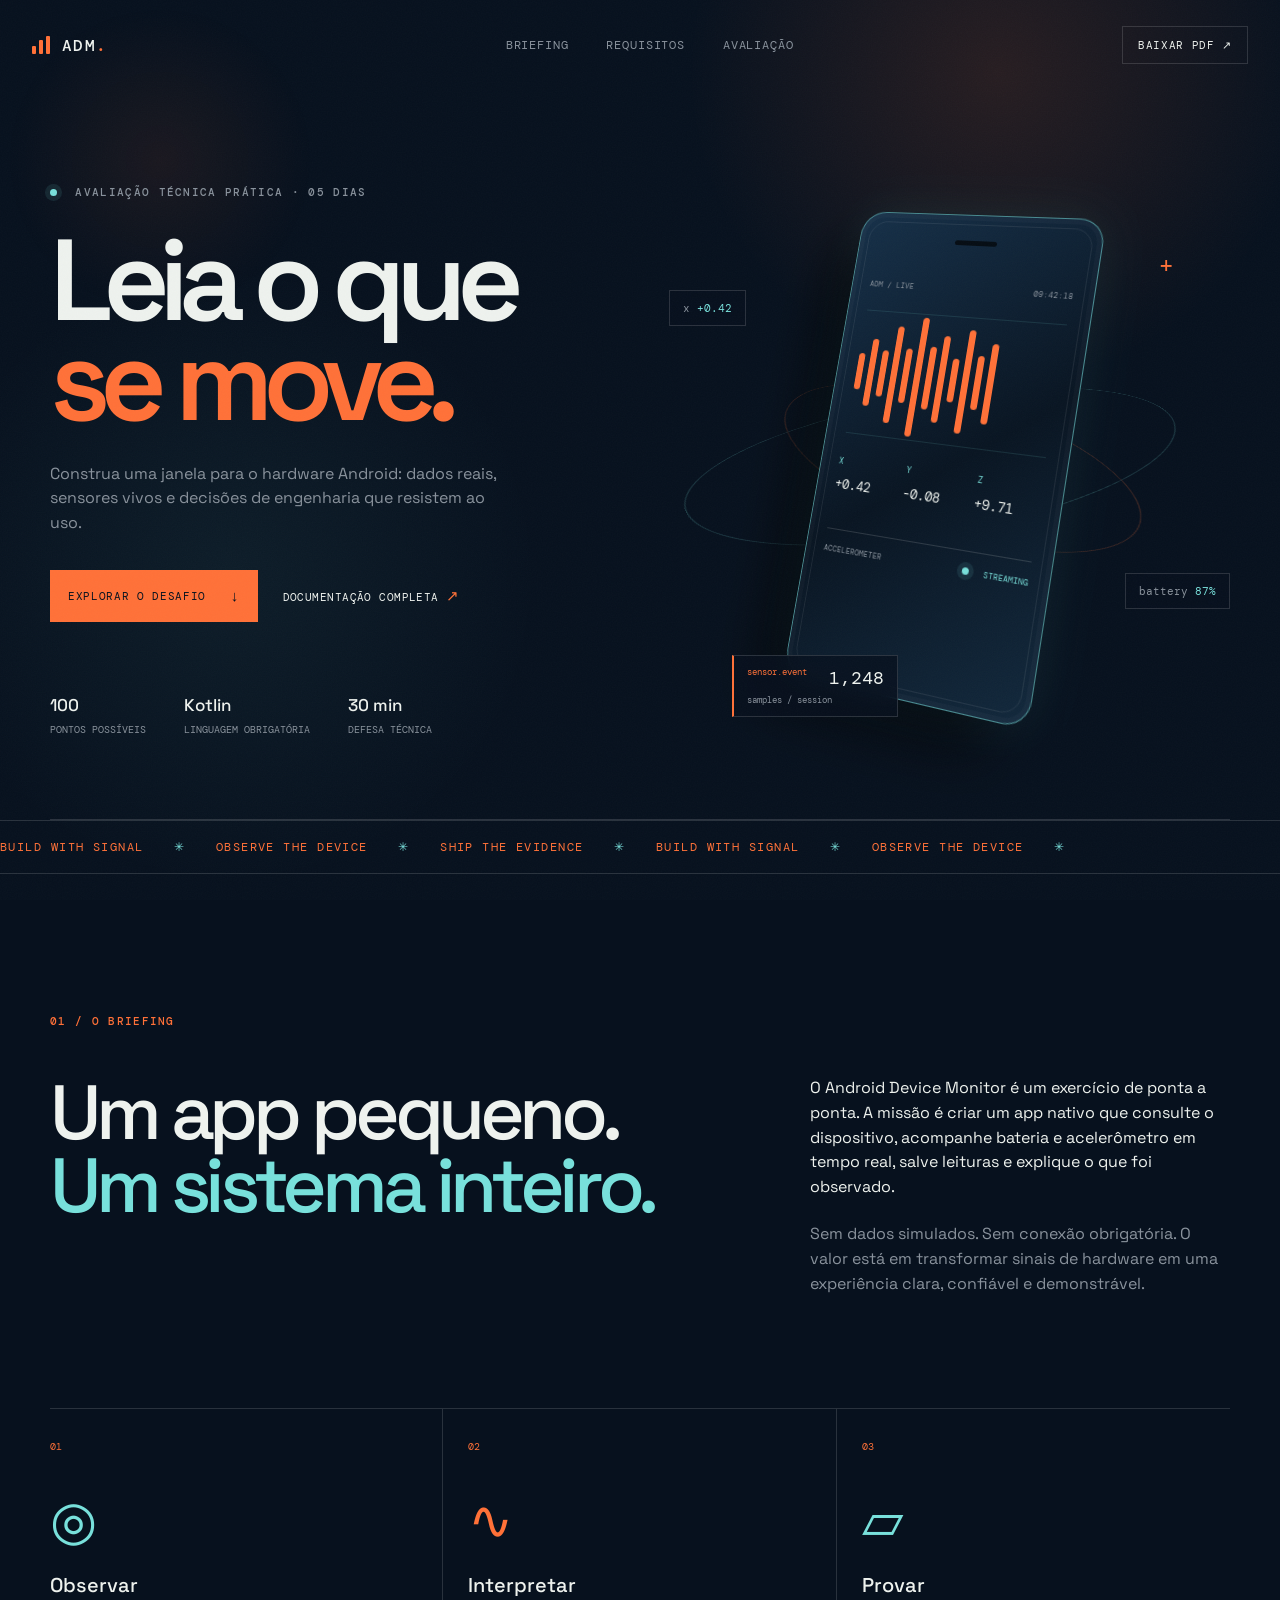
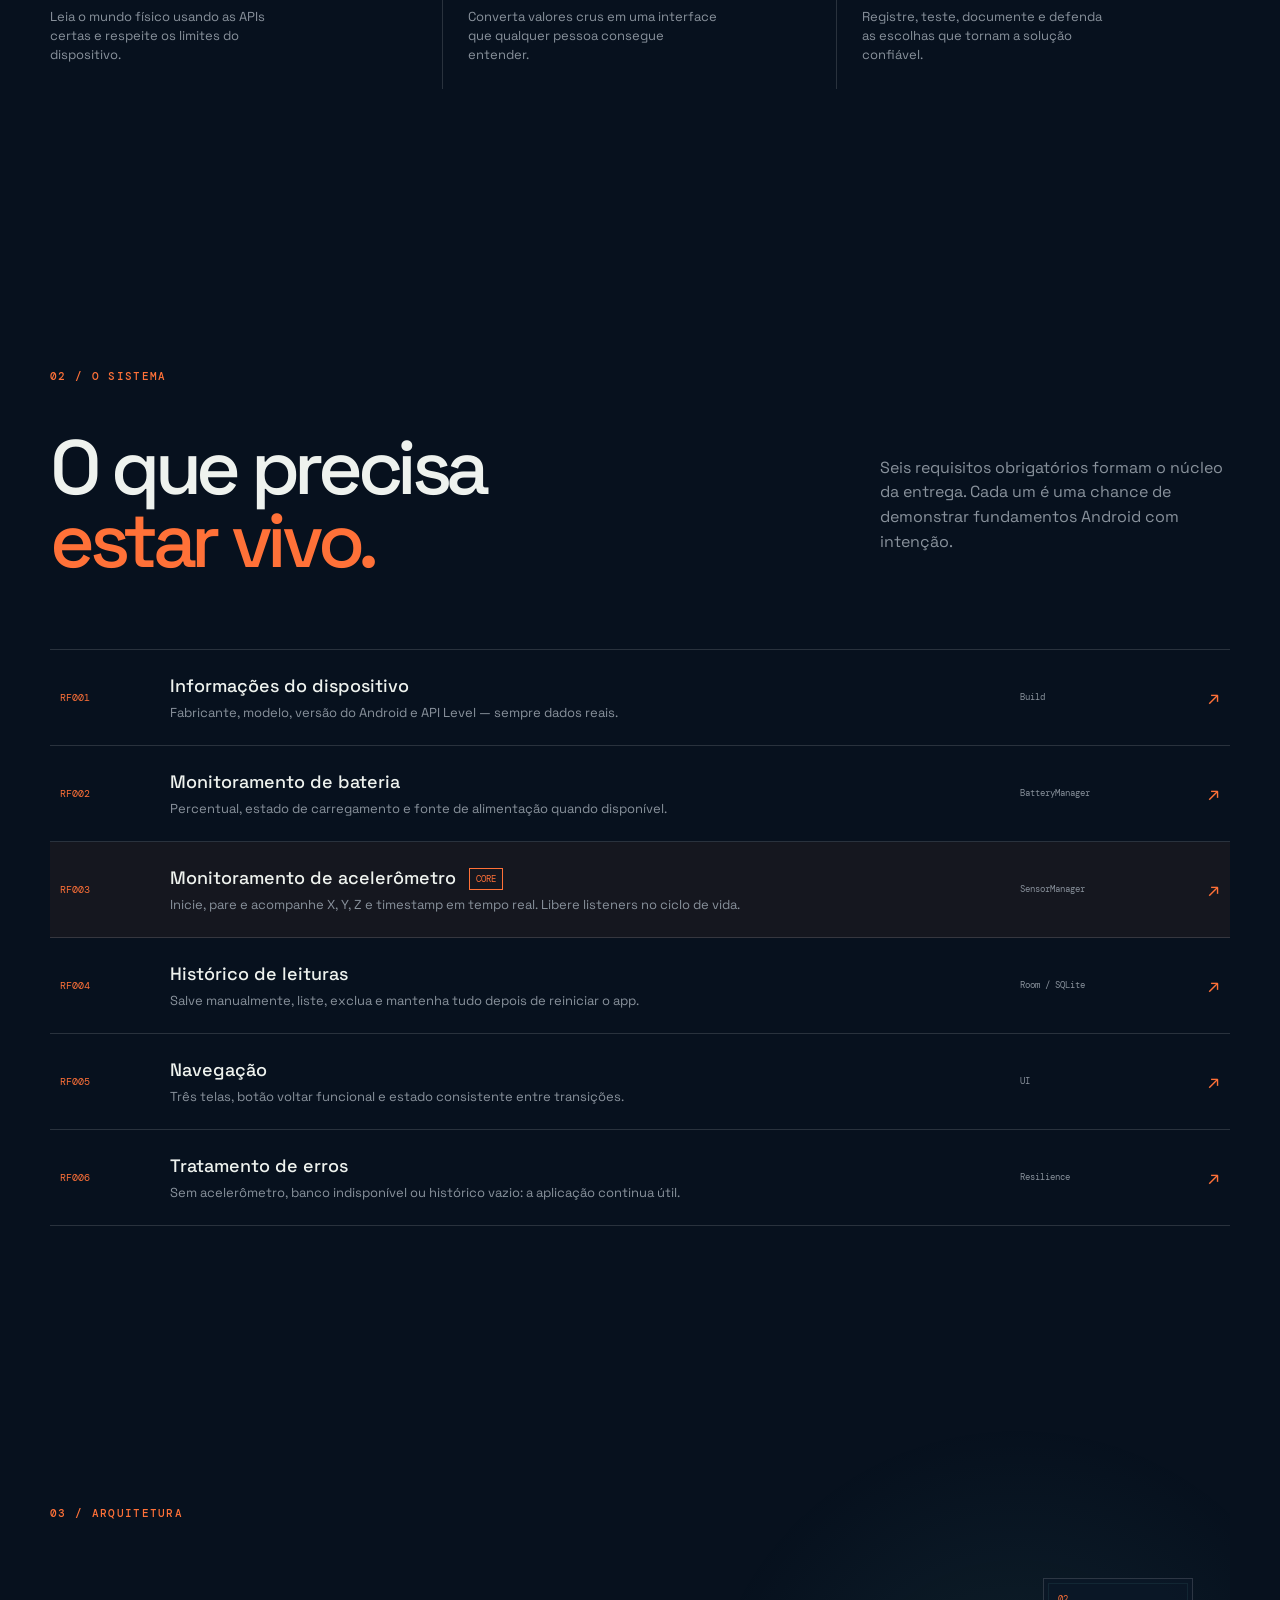
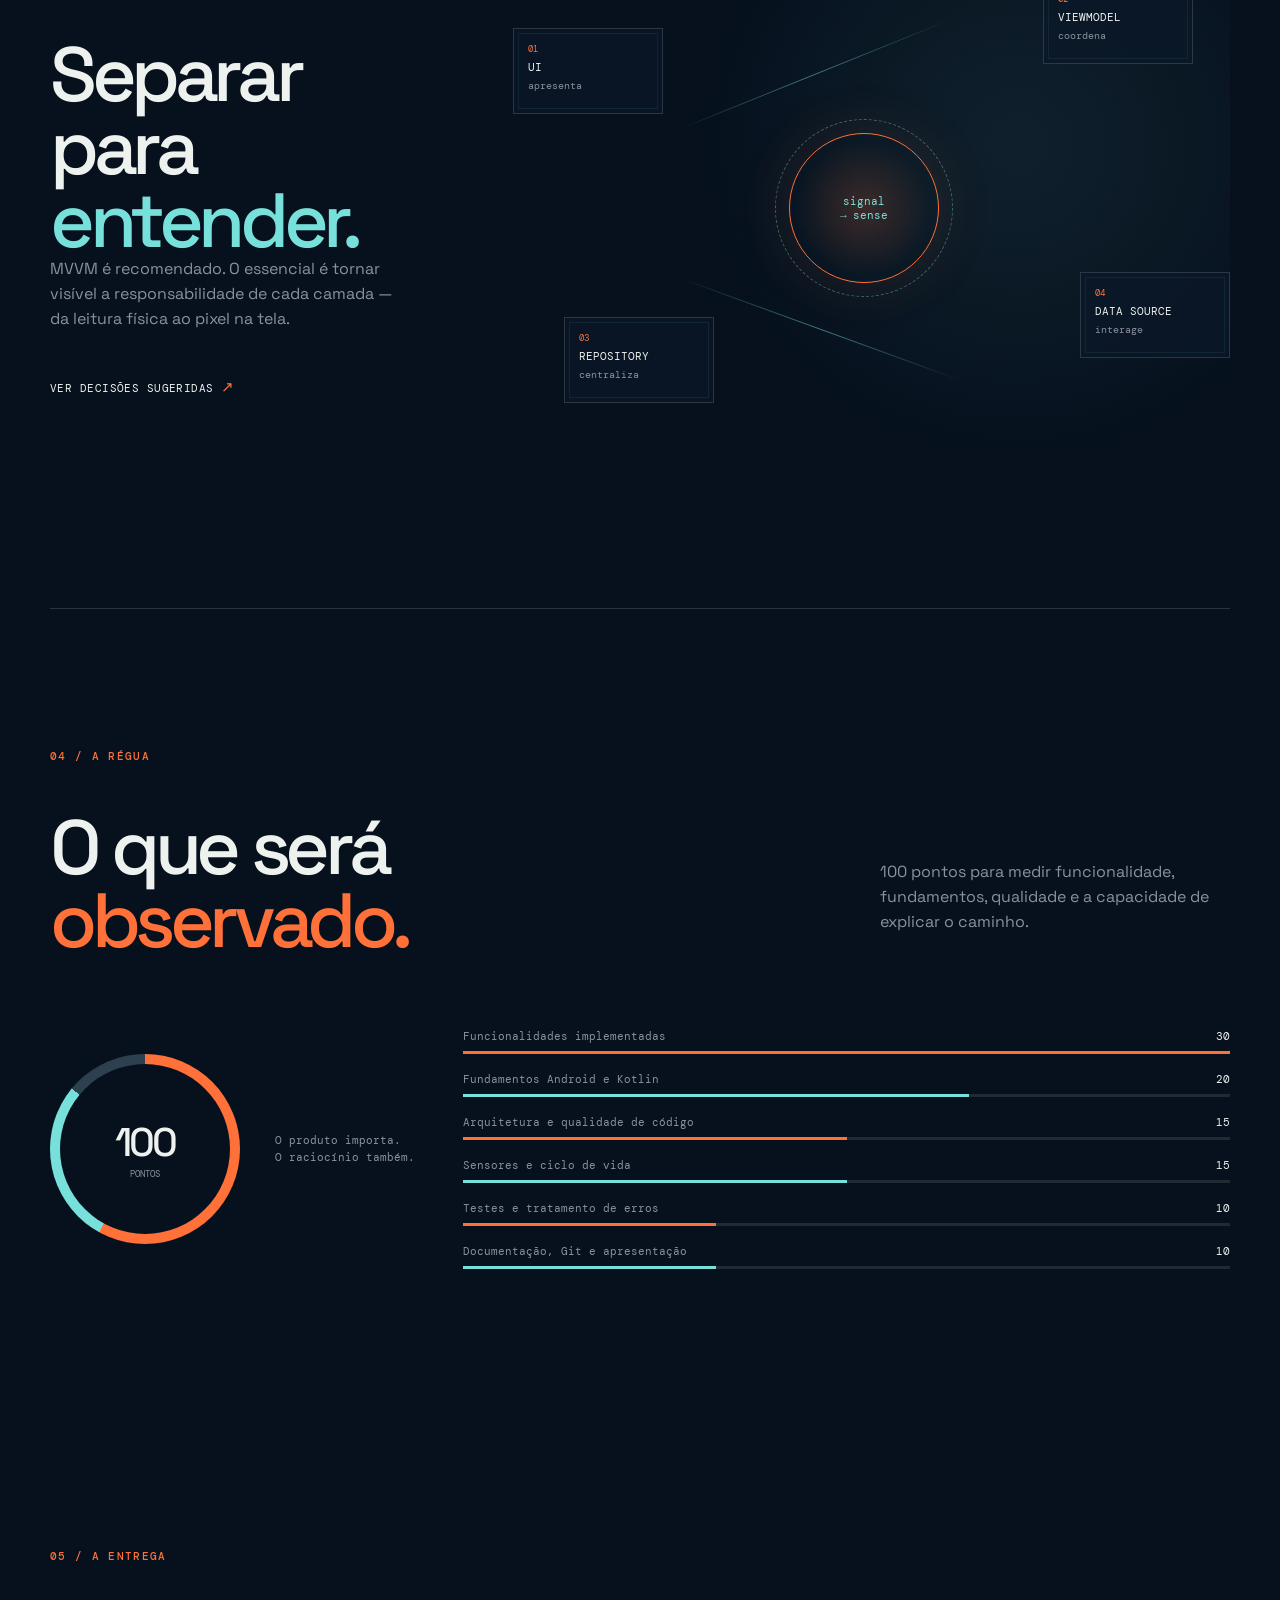
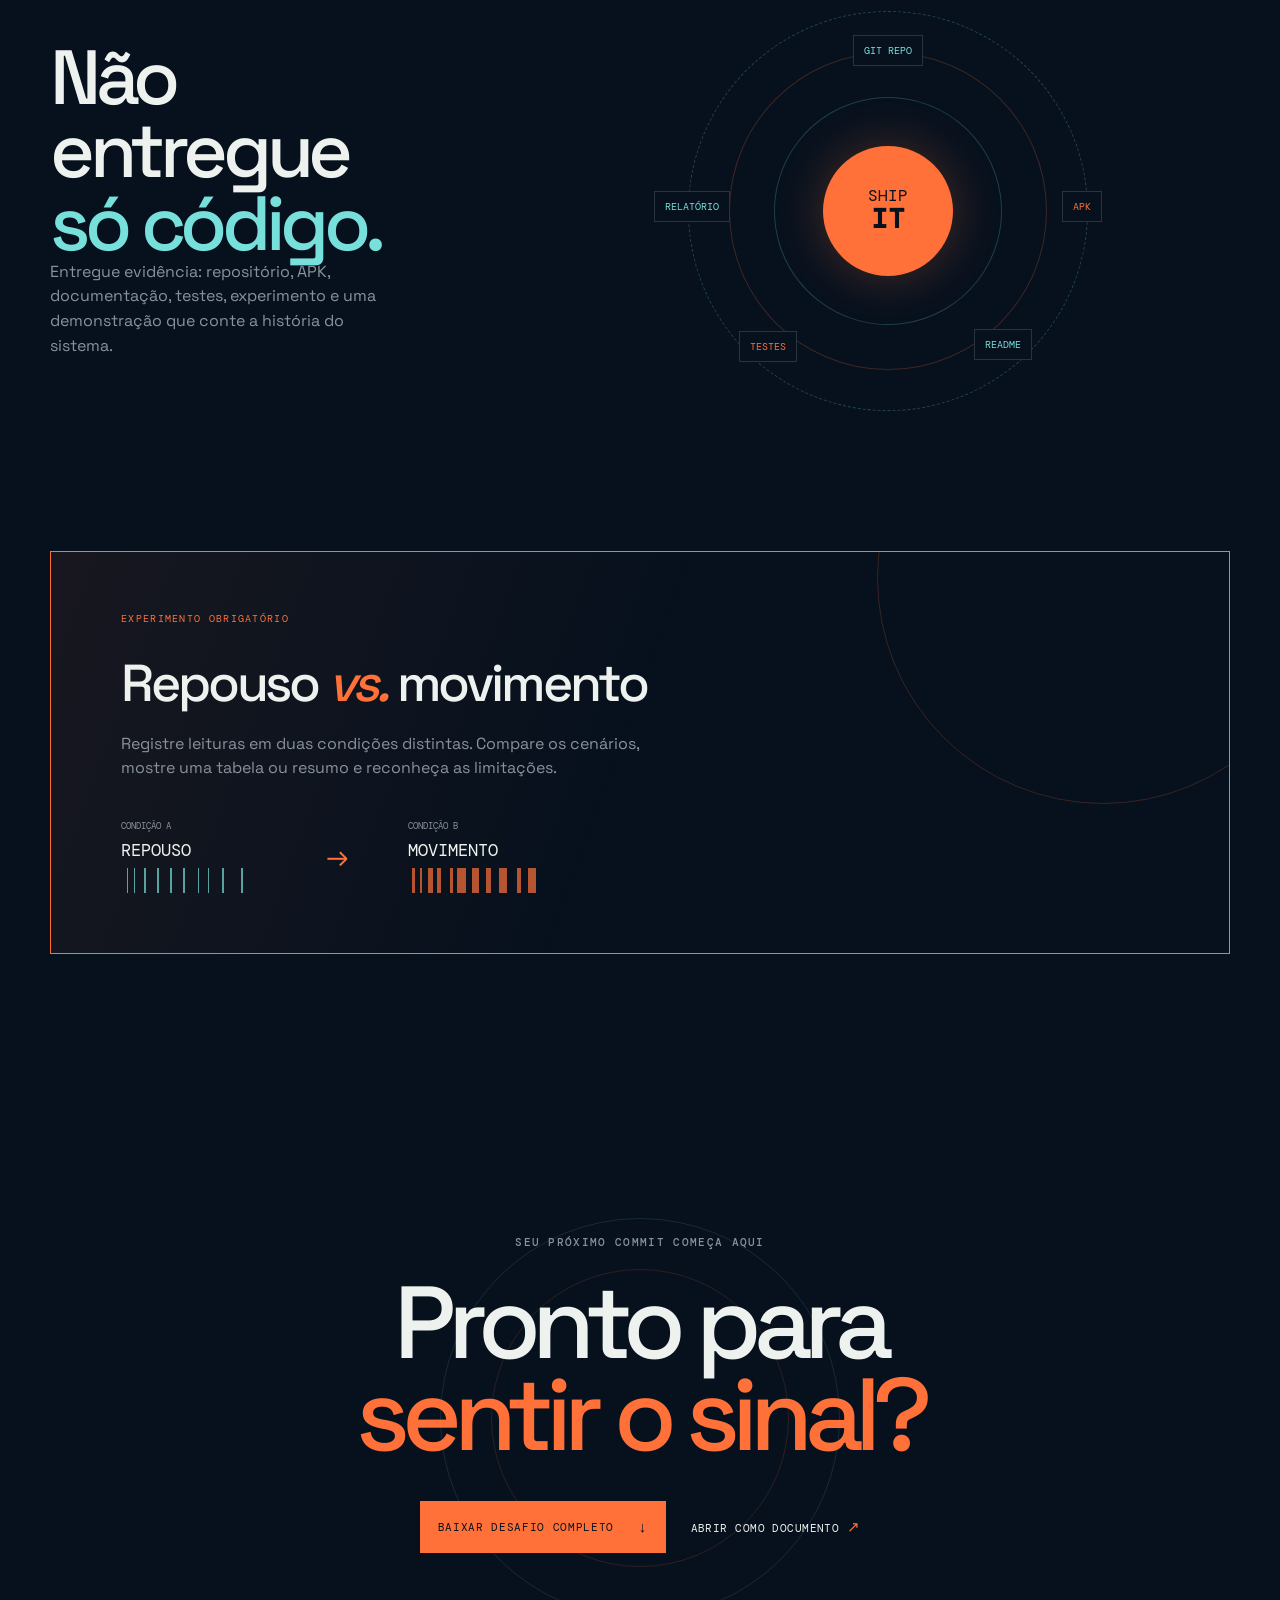
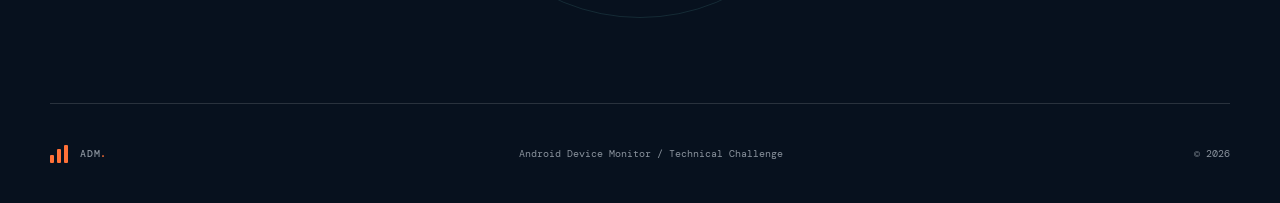
==== index.html @ e384a614 "feat: create Android Device Monitor challenge site" ====
<!doctype html>
<html lang="pt-BR">
  <head>
    <meta charset="UTF-8" />
    <meta name="viewport" content="width=device-width, initial-scale=1.0" />
    <meta name="theme-color" content="#08111f" />
    <meta name="description" content="Desafio técnico prático para construir um monitor Android nativo." />
    <title>Android Device Monitor — Desafio técnico</title>
    <link rel="preconnect" href="https://fonts.googleapis.com" />
    <link rel="preconnect" href="https://fonts.gstatic.com" crossorigin />
    <link href="https://fonts.googleapis.com/css2?family=DM+Mono:wght@400;500&family=Space+Grotesk:wght@400;500;600;700&display=swap" rel="stylesheet" />
    <link rel="stylesheet" href="styles.css" />
  </head>
  <body>
    <div class="cursor-glow" aria-hidden="true"></div>
    <div class="grain" aria-hidden="true"></div>
    <header class="site-header">
      <a class="brand" href="#top" aria-label="Android Device Monitor">
        <span class="brand-mark"><i></i><i></i><i></i></span>
        <span>ADM<span class="brand-dot">.</span></span>
      </a>
      <nav class="top-nav" aria-label="Navegação principal">
        <a href="#brief">Briefing</a>
        <a href="#requirements">Requisitos</a>
        <a href="#score">Avaliação</a>
      </nav>
      <a class="nav-cta" href="docs/android-device-monitor-desafio.pdf" download>Baixar PDF <span>↗</span></a>
    </header>

    <main id="top">
      <section class="hero section-shell">
        <div class="hero-copy reveal">
          <p class="eyebrow"><span class="status-dot"></span> avaliação técnica prática · 05 dias</p>
          <h1>Leia o que<br /><em>se move.</em></h1>
          <p class="hero-lead">Construa uma janela para o hardware Android: dados reais, sensores vivos e decisões de engenharia que resistem ao uso.</p>
          <div class="hero-actions">
            <a class="button button-primary" href="#brief">Explorar o desafio <span>↓</span></a>
            <a class="text-link" href="docs/android-device-monitor-desafio.pdf" download>documentação completa <span>↗</span></a>
          </div>
          <div class="hero-stats">
            <div><strong>100</strong><span>pontos possíveis</span></div>
            <div><strong>Kotlin</strong><span>linguagem obrigatória</span></div>
            <div><strong>30 min</strong><span>defesa técnica</span></div>
          </div>
        </div>
        <div class="hero-visual reveal reveal-delay" aria-label="Visualização 3D abstrata de um dispositivo e sinais de telemetria">
          <div class="orbit orbit-a"></div>
          <div class="orbit orbit-b"></div>
          <div class="signal signal-a">x <b>+0.42</b></div>
          <div class="signal signal-b">battery <b>87%</b></div>
          <div class="phone-tilt" id="device-card">
            <div class="phone-face">
              <div class="phone-camera"></div>
              <div class="phone-ui-top"><span>ADM / LIVE</span><span>09:42:18</span></div>
              <div class="waveform"><i></i><i></i><i></i><i></i><i></i><i></i><i></i><i></i><i></i><i></i><i></i><i></i></div>
              <div class="axis-readout"><div><span>X</span><b>+0.42</b></div><div><span>Y</span><b>-0.08</b></div><div><span>Z</span><b>+9.71</b></div></div>
              <div class="phone-line"></div>
              <div class="phone-foot"><span>ACCELEROMETER</span><span class="live-label"><i></i> STREAMING</span></div>
            </div>
          </div>
          <div class="telemetry-chip"><span>sensor.event</span><b>1,248</b><small>samples / session</small></div>
          <div class="hero-crosshair">+</div>
        </div>
      </section>

      <section class="marquee-band" aria-hidden="true"><div class="marquee-track">BUILD WITH SIGNAL <span>✳</span> OBSERVE THE DEVICE <span>✳</span> SHIP THE EVIDENCE <span>✳</span> BUILD WITH SIGNAL <span>✳</span> OBSERVE THE DEVICE <span>✳</span></div></section>

      <section class="brief section-shell" id="brief">
        <div class="section-index">01 / O BRIEFING</div>
        <div class="brief-grid">
          <div class="reveal"><h2>Um app pequeno.<br /><span>Um sistema inteiro.</span></h2></div>
          <div class="brief-body reveal reveal-delay"><p>O Android Device Monitor é um exercício de ponta a ponta. A missão é criar um app nativo que consulte o dispositivo, acompanhe bateria e acelerômetro em tempo real, salve leituras e explique o que foi observado.</p><p class="muted">Sem dados simulados. Sem conexão obrigatória. O valor está em transformar sinais de hardware em uma experiência clara, confiável e demonstrável.</p></div>
        </div>
        <div class="principles">
          <article class="principle-card reveal"><span class="card-number">01</span><div class="card-icon icon-scan">◎</div><h3>Observar</h3><p>Leia o mundo físico usando as APIs certas e respeite os limites do dispositivo.</p></article>
          <article class="principle-card principle-card-active reveal reveal-delay"><span class="card-number">02</span><div class="card-icon icon-wave">∿</div><h3>Interpretar</h3><p>Converta valores crus em uma interface que qualquer pessoa consegue entender.</p></article>
          <article class="principle-card reveal reveal-delay-2"><span class="card-number">03</span><div class="card-icon icon-stack">▱</div><h3>Provar</h3><p>Registre, teste, documente e defenda as escolhas que tornam a solução confiável.</p></article>
        </div>
      </section>

      <section class="requirements section-shell" id="requirements">
        <div class="section-index">02 / O SISTEMA</div>
        <div class="section-heading"><div><h2>O que precisa<br /><em>estar vivo.</em></h2></div><p>Seis requisitos obrigatórios formam o núcleo da entrega. Cada um é uma chance de demonstrar fundamentos Android com intenção.</p></div>
        <div class="requirement-list">
          <article class="requirement-row reveal"><div class="req-id">RF001</div><div class="req-main"><h3>Informações do dispositivo</h3><p>Fabricante, modelo, versão do Android e API Level — sempre dados reais.</p></div><div class="req-api">Build</div><div class="req-arrow">↗</div></article>
          <article class="requirement-row reveal"><div class="req-id">RF002</div><div class="req-main"><h3>Monitoramento de bateria</h3><p>Percentual, estado de carregamento e fonte de alimentação quando disponível.</p></div><div class="req-api">BatteryManager</div><div class="req-arrow">↗</div></article>
          <article class="requirement-row requirement-highlight reveal"><div class="req-id">RF003</div><div class="req-main"><h3>Monitoramento de acelerômetro <span class="live-pill">CORE</span></h3><p>Inicie, pare e acompanhe X, Y, Z e timestamp em tempo real. Libere listeners no ciclo de vida.</p></div><div class="req-api">SensorManager</div><div class="req-arrow">↗</div></article>
          <article class="requirement-row reveal"><div class="req-id">RF004</div><div class="req-main"><h3>Histórico de leituras</h3><p>Salve manualmente, liste, exclua e mantenha tudo depois de reiniciar o app.</p></div><div class="req-api">Room / SQLite</div><div class="req-arrow">↗</div></article>
          <article class="requirement-row reveal"><div class="req-id">RF005</div><div class="req-main"><h3>Navegação</h3><p>Três telas, botão voltar funcional e estado consistente entre transições.</p></div><div class="req-api">UI</div><div class="req-arrow">↗</div></article>
          <article class="requirement-row reveal"><div class="req-id">RF006</div><div class="req-main"><h3>Tratamento de erros</h3><p>Sem acelerômetro, banco indisponível ou histórico vazio: a aplicação continua útil.</p></div><div class="req-api">Resilience</div><div class="req-arrow">↗</div></article>
        </div>
      </section>

      <section class="architecture section-shell">
        <div class="section-index">03 / ARQUITETURA</div>
        <div class="architecture-layout"><div class="architecture-copy reveal"><h2>Separar para<br /><span>entender.</span></h2><p>MVVM é recomendado. O essencial é tornar visível a responsabilidade de cada camada — da leitura física ao pixel na tela.</p><a class="text-link" href="docs/android-device-monitor-desafio.pdf" download>ver decisões sugeridas <span>↗</span></a></div><div class="architecture-map reveal reveal-delay"><div class="map-line line-one"></div><div class="map-line line-two"></div><div class="map-node node-ui"><small>01</small><strong>UI</strong><span>apresenta</span></div><div class="map-node node-vm"><small>02</small><strong>VIEWMODEL</strong><span>coordena</span></div><div class="map-node node-repo"><small>03</small><strong>REPOSITORY</strong><span>centraliza</span></div><div class="map-node node-data"><small>04</small><strong>DATA SOURCE</strong><span>interage</span></div><div class="map-center"><div class="center-ring"></div><span>signal<br />→ sense</span></div></div></div>
      </section>

      <section class="score section-shell" id="score">
        <div class="section-index">04 / A RÉGUA</div>
        <div class="score-heading"><h2>O que será<br /><em>observado.</em></h2><p>100 pontos para medir funcionalidade, fundamentos, qualidade e a capacidade de explicar o caminho.</p></div>
        <div class="score-layout"><div class="score-chart"><div class="donut"><div><strong>100</strong><span>PONTOS</span></div></div><span class="chart-caption">O produto importa.<br />O raciocínio também.</span></div><div class="score-bars"><div class="score-item"><div><span>Funcionalidades implementadas</span><b>30</b></div><i><em style="--w: 100%"></em></i></div><div class="score-item"><div><span>Fundamentos Android e Kotlin</span><b>20</b></div><i><em style="--w: 66%"></em></i></div><div class="score-item"><div><span>Arquitetura e qualidade de código</span><b>15</b></div><i><em style="--w: 50%"></em></i></div><div class="score-item"><div><span>Sensores e ciclo de vida</span><b>15</b></div><i><em style="--w: 50%"></em></i></div><div class="score-item"><div><span>Testes e tratamento de erros</span><b>10</b></div><i><em style="--w: 33%"></em></i></div><div class="score-item"><div><span>Documentação, Git e apresentação</span><b>10</b></div><i><em style="--w: 33%"></em></i></div></div></div>
      </section>

      <section class="deliverables section-shell">
        <div class="section-index">05 / A ENTREGA</div>
        <div class="deliverable-grid"><div class="deliverable-copy reveal"><h2>Não entregue<br /><span>só código.</span></h2><p>Entregue evidência: repositório, APK, documentação, testes, experimento e uma demonstração que conte a história do sistema.</p></div><div class="deliverable-orbit reveal reveal-delay"><div class="orbit-label label-repo">GIT REPO</div><div class="orbit-label label-apk">APK</div><div class="orbit-label label-doc">README</div><div class="orbit-label label-test">TESTES</div><div class="orbit-label label-report">RELATÓRIO</div><div class="orbit-core"><span>SHIP<br /><b>IT</b></span></div></div></div>
      </section>

      <section class="experiment section-shell"><div class="experiment-card reveal"><div class="experiment-tag">EXPERIMENTO OBRIGATÓRIO</div><h2>Repouso <span>vs.</span> movimento</h2><p>Registre leituras em duas condições distintas. Compare os cenários, mostre uma tabela ou resumo e reconheça as limitações.</p><div class="experiment-data"><div><span>CONDIÇÃO A</span><strong>REPOUSO</strong><i class="mini-wave wave-still"></i></div><div class="data-divider">→</div><div><span>CONDIÇÃO B</span><strong>MOVIMENTO</strong><i class="mini-wave wave-motion"></i></div></div></div></section>

      <section class="final-cta section-shell"><div class="final-orb" aria-hidden="true"></div><p class="eyebrow">seu próximo commit começa aqui</p><h2>Pronto para<br /><em>sentir o sinal?</em></h2><div class="hero-actions"><a class="button button-primary" href="docs/android-device-monitor-desafio.pdf" download>Baixar desafio completo <span>↓</span></a><a class="text-link" href="docs/android-device-monitor-desafio.html" target="_blank">abrir como documento <span>↗</span></a></div></section>
    </main>
    <footer class="site-footer section-shell"><a class="brand" href="#top"><span class="brand-mark"><i></i><i></i><i></i></span><span>ADM<span class="brand-dot">.</span></span></a><span>Android Device Monitor / Technical Challenge</span><span>© 2026</span></footer>
    <script src="script.js"></script>
  </body>
</html>
---- styles.css ----
:root{--ink:#07111e;--paper:#eef2ee;--muted:#89929c;--orange:#ff7138;--cyan:#78e0db;--line:rgba(238,242,238,.15);--mono:'DM Mono',monospace;--sans:'Space Grotesk',sans-serif}*{box-sizing:border-box}html{scroll-behavior:smooth}body{margin:0;background:var(--ink);color:var(--paper);font-family:var(--sans);overflow-x:hidden}body:before{content:"";position:fixed;inset:0;z-index:-2;background:radial-gradient(circle at 78% 8%,rgba(255,113,56,.13),transparent 24%),radial-gradient(circle at 18% 64%,rgba(120,224,219,.06),transparent 26%),var(--ink)}.grain{position:fixed;inset:0;z-index:10;pointer-events:none;opacity:.08;background-image:url("data:image/svg+xml,%3Csvg xmlns='http://www.w3.org/2000/svg' width='180' height='180'%3E%3Cfilter id='n'%3E%3CfeTurbulence type='fractalNoise' baseFrequency='.8' numOctaves='3'/%3E%3C/filter%3E%3Crect width='100%25' height='100%25' filter='url(%23n)' opacity='.35'/%3E%3C/svg%3E")}a{color:inherit;text-decoration:none}.cursor-glow{position:fixed;z-index:-1;width:320px;height:320px;border-radius:50%;background:radial-gradient(circle,rgba(255,113,56,.08),transparent 68%);pointer-events:none;transition:transform .2s ease-out;top:0;left:0}.section-shell{width:min(1180px,calc(100% - 80px));margin:0 auto}.site-header{height:90px;display:flex;align-items:center;justify-content:space-between;width:min(1260px,calc(100% - 64px));margin:auto;position:relative;z-index:20}.brand{display:flex;gap:12px;align-items:center;font-family:var(--mono);font-weight:500;letter-spacing:.08em}.brand-dot{color:var(--orange)}.brand-mark{display:flex;align-items:flex-end;gap:3px;height:18px}.brand-mark i{display:block;width:4px;background:var(--orange);border-radius:1px}.brand-mark i:nth-child(1){height:8px}.brand-mark i:nth-child(2){height:14px}.brand-mark i:nth-child(3){height:18px}.top-nav{display:flex;gap:38px;margin-left:70px;color:var(--muted);font-size:12px;font-family:var(--mono);text-transform:uppercase;letter-spacing:.07em}.top-nav a:hover,.text-link:hover{color:var(--orange)}.nav-cta{font-family:var(--mono);font-size:11px;border:1px solid var(--line);padding:11px 15px;text-transform:uppercase;letter-spacing:.06em;transition:.25s}.nav-cta:hover{border-color:var(--orange);color:var(--orange)}.hero{min-height:730px;display:grid;grid-template-columns:52% 48%;align-items:center;position:relative}.hero:after{content:"";position:absolute;left:0;right:0;bottom:0;height:1px;background:var(--line)}.eyebrow,.section-index{font:500 11px var(--mono);letter-spacing:.12em;text-transform:uppercase;color:var(--muted)}.status-dot,.live-label i{display:inline-block;width:7px;height:7px;border-radius:50%;background:var(--cyan);box-shadow:0 0 0 5px rgba(120,224,219,.1);margin-right:10px}.hero h1{font-size:clamp(70px,9vw,124px);line-height:.87;letter-spacing:-.09em;margin:32px 0 30px;font-weight:600}.hero h1 em,.section-heading em,.score-heading em,.final-cta em{font-style:normal;color:var(--orange)}.hero-lead{max-width:450px;color:var(--muted);font-size:16px;line-height:1.55}.hero-actions{display:flex;align-items:center;gap:25px;margin-top:34px}.button{font-family:var(--mono);font-size:11px;letter-spacing:.06em;text-transform:uppercase;padding:16px 18px;display:inline-flex;gap:24px;align-items:center}.button-primary{background:var(--orange);color:var(--ink);transition:.25s}.button-primary:hover{background:#ff8e60;transform:translateY(-3px);box-shadow:0 14px 30px rgba(255,113,56,.2)}.text-link{font:11px var(--mono);color:var(--paper);text-transform:uppercase;letter-spacing:.04em}.text-link span,.button span{color:var(--orange);font-size:15px}.button-primary span{color:var(--ink)}.hero-stats{display:flex;gap:38px;margin-top:72px}.hero-stats div{display:flex;flex-direction:column;gap:7px}.hero-stats strong{font-size:17px;font-weight:500}.hero-stats span{font:10px var(--mono);color:var(--muted);text-transform:uppercase}.hero-visual{height:570px;position:relative;perspective:1000px}.phone-tilt{width:260px;height:485px;position:absolute;left:50%;top:50%;transform:translate(-50%,-50%) rotateY(-21deg) rotateX(8deg) rotateZ(7deg);transform-style:preserve-3d;transition:transform .25s ease-out}.phone-face{width:100%;height:100%;border-radius:26px;border:1px solid rgba(120,224,219,.55);background:linear-gradient(145deg,#163049,#091522 53%,#12283c);padding:26px 20px;box-shadow:-35px 35px 55px rgba(0,0,0,.5),inset 0 0 0 5px rgba(255,255,255,.025),0 0 50px rgba(120,224,219,.1);transform:translateZ(18px)}.phone-face:before{content:"";position:absolute;inset:9px;border-radius:20px;border:1px solid rgba(255,255,255,.08);pointer-events:none}.phone-camera{height:5px;width:45px;border-radius:5px;background:#03070b;margin:0 auto 40px;opacity:.8}.phone-ui-top,.phone-foot{display:flex;justify-content:space-between;font:8px var(--mono);color:var(--muted)}.waveform{height:130px;display:flex;align-items:center;gap:6px;margin:23px 2px;border-top:1px solid rgba(120,224,219,.12);border-bottom:1px solid rgba(120,224,219,.12)}.waveform i{width:7px;background:var(--orange);display:block;border-radius:10px;animation:bars 1.5s ease-in-out infinite alternate}.waveform i:nth-child(1){height:30%}.waveform i:nth-child(2){height:55%;animation-delay:.1s}.waveform i:nth-child(3){height:38%;animation-delay:.2s}.waveform i:nth-child(4){height:78%;animation-delay:.3s}.waveform i:nth-child(5){height:44%;animation-delay:.4s}.waveform i:nth-child(6){height:96%;animation-delay:.5s}.waveform i:nth-child(7){height:50%;animation-delay:.6s}.waveform i:nth-child(8){height:68%;animation-delay:.7s}.waveform i:nth-child(9){height:34%;animation-delay:.8s}.waveform i:nth-child(10){height:82%;animation-delay:.9s}.waveform i:nth-child(11){height:42%;animation-delay:1s}.waveform i:nth-child(12){height:63%;animation-delay:1.1s}.axis-readout{display:grid;grid-template-columns:repeat(3,1fr);gap:10px}.axis-readout div{display:flex;flex-direction:column;gap:8px}.axis-readout span{font:9px var(--mono);color:var(--cyan)}.axis-readout b{font:14px var(--mono);font-weight:400}.phone-line{height:1px;background:var(--line);margin:37px 0 14px}.live-label{color:var(--cyan)}.signal,.telemetry-chip{position:absolute;font:11px var(--mono);background:rgba(8,17,31,.8);border:1px solid var(--line);backdrop-filter:blur(10px);padding:10px 13px;color:var(--muted)}.signal b{color:var(--cyan);font-weight:400}.signal-a{top:21%;left:1%;animation:float 4s ease-in-out infinite}.signal-b{right:0;bottom:23%;animation:float 4s ease-in-out 1s infinite}.telemetry-chip{bottom:4%;left:12%;display:grid;grid-template-columns:1fr auto;gap:4px 22px;border-left:2px solid var(--orange)}.telemetry-chip span{font-size:9px;color:var(--orange)}.telemetry-chip b{color:var(--paper);font-size:18px;font-weight:400}.telemetry-chip small{grid-column:1/-1;color:var(--muted);font-size:9px}.orbit{position:absolute;border:1px solid rgba(120,224,219,.22);border-radius:50%;left:50%;top:50%;transform:translate(-50%,-50%) rotateX(62deg) rotateZ(-25deg);animation:spin 14s linear infinite}.orbit-a{width:520px;height:270px}.orbit-b{width:440px;height:230px;transform:translate(-50%,-50%) rotateX(62deg) rotateZ(45deg);animation-duration:18s;animation-direction:reverse;border-color:rgba(255,113,56,.22)}.hero-crosshair{position:absolute;right:10%;top:14%;font:24px var(--mono);color:var(--orange)}.marquee-band{overflow:hidden;border-top:1px solid var(--line);border-bottom:1px solid var(--line);color:var(--orange);font:12px var(--mono);letter-spacing:.12em;white-space:nowrap}.marquee-track{padding:18px 0;animation:marquee 28s linear infinite;display:inline-block}.marquee-track span{color:var(--cyan);margin:0 22px}.brief,.requirements,.architecture,.score,.deliverables{padding:140px 0}.section-index{color:var(--orange);margin-bottom:48px}.brief-grid{display:grid;grid-template-columns:55% 45%;margin-bottom:90px}.brief h2,.section-heading h2,.architecture h2,.score h2,.deliverables h2{font-size:clamp(48px,6vw,78px);line-height:.95;letter-spacing:-.07em;margin:0;font-weight:500}.brief h2 span,.architecture h2 span,.deliverables h2 span{color:var(--cyan)}.brief-body{max-width:420px;justify-self:end}.brief-body p,.architecture-copy p,.deliverable-copy p,.section-heading p,.score-heading p{font-size:16px;line-height:1.55;margin:0 0 22px;color:var(--paper)}.brief-body .muted,.architecture-copy p,.deliverable-copy p,.section-heading p,.score-heading p{color:var(--muted)}.principles{display:grid;grid-template-columns:repeat(3,1fr);border-top:1px solid var(--line)}.principle-card{padding:25px 25px 24px 0;border-right:1px solid var(--line);min-height:260px;position:relative}.principle-card:nth-child(2),.principle-card:nth-child(3){padding-left:25px}.principle-card:last-child{border-right:0}.card-number{font:10px var(--mono);color:var(--orange)}.card-icon{font-size:54px;color:var(--cyan);font-family:serif;margin:34px 0 20px}.icon-wave{color:var(--orange)}.principle-card h3{font-size:20px;font-weight:500;margin:0 0 10px}.principle-card p{color:var(--muted);line-height:1.45;font-size:13px;max-width:250px;margin:0}.section-heading,.score-heading{display:grid;grid-template-columns:55% 45%;align-items:end;margin-bottom:72px}.section-heading p,.score-heading p{max-width:350px;justify-self:end}.requirement-list{border-top:1px solid var(--line)}.requirement-row{display:grid;grid-template-columns:90px 1fr 150px 30px;align-items:center;gap:20px;border-bottom:1px solid var(--line);padding:24px 10px;transition:.3s}.requirement-row:hover,.requirement-highlight{background:rgba(255,113,56,.06)}.req-id,.req-api{font:10px var(--mono);color:var(--orange)}.req-main h3{font-size:18px;margin:0 0 7px;font-weight:500}.req-main p{margin:0;color:var(--muted);font-size:13px}.req-api{color:var(--muted);font-size:9px}.req-arrow{font-size:19px;color:var(--orange);text-align:right}.live-pill{font:9px var(--mono);border:1px solid var(--orange);color:var(--orange);padding:4px 6px;vertical-align:middle;margin-left:8px}.architecture{background:radial-gradient(circle at 82% 45%,rgba(120,224,219,.08),transparent 30%)}.architecture-layout,.deliverable-grid{display:grid;grid-template-columns:38% 62%;align-items:center}.architecture-copy{max-width:350px}.architecture-copy .text-link{display:inline-block;margin-top:24px}.architecture-map{height:500px;position:relative}.map-node{position:absolute;width:150px;height:86px;border:1px solid var(--line);background:rgba(11,23,39,.75);padding:14px;display:flex;flex-direction:column;gap:5px;z-index:2}.map-node:after{content:"";position:absolute;inset:4px;border:1px solid rgba(120,224,219,.08);pointer-events:none}.map-node small{font:9px var(--mono);color:var(--orange)}.map-node strong{font:11px var(--mono);color:var(--paper);font-weight:400}.map-node span{font:10px var(--mono);color:var(--muted)}.node-ui{left:2%;top:12%}.node-vm{right:5%;top:2%}.node-repo{left:9%;bottom:13%}.node-data{right:0;bottom:22%}.map-center{position:absolute;left:50%;top:48%;transform:translate(-50%,-50%);width:150px;height:150px;border-radius:50%;border:1px solid var(--orange);display:grid;place-items:center;text-align:center;font:11px var(--mono);color:var(--cyan);background:radial-gradient(circle,rgba(255,113,56,.2),transparent 65%);box-shadow:0 0 60px rgba(255,113,56,.12)}.center-ring{position:absolute;inset:-15px;border:1px dashed rgba(120,224,219,.4);border-radius:50%;animation:spin 15s linear infinite}.map-line{height:1px;background:linear-gradient(90deg,transparent,var(--cyan),transparent);position:absolute;transform-origin:left;opacity:.5}.line-one{width:290px;top:32%;left:25%;transform:rotate(-22deg)}.line-two{width:300px;top:62%;left:25%;transform:rotate(20deg)}.score{border-top:1px solid var(--line)}.score-layout{display:grid;grid-template-columns:35% 65%;align-items:center}.score-chart{display:flex;align-items:center;gap:35px}.donut{width:190px;height:190px;border-radius:50%;background:conic-gradient(var(--orange) 0 58%,var(--cyan) 58% 86%,#2c4050 86% 100%);display:grid;place-items:center;position:relative}.donut:after{content:"";position:absolute;inset:10px;background:var(--ink);border-radius:50%}.donut div{z-index:1;text-align:center;display:flex;flex-direction:column}.donut strong{font-size:40px;font-weight:500;letter-spacing:-.08em}.donut span{font:9px var(--mono);color:var(--muted)}.chart-caption{font:11px var(--mono);color:var(--muted);line-height:1.5}.score-bars{display:flex;flex-direction:column;gap:18px}.score-item>div{display:flex;justify-content:space-between;font:11px var(--mono);color:var(--muted);margin-bottom:8px}.score-item b{color:var(--paper);font-weight:400}.score-item>i{display:block;height:3px;background:rgba(255,255,255,.1);overflow:hidden}.score-item em{display:block;width:var(--w);height:100%;background:var(--orange);animation:load 1.2s ease both}.score-item:nth-child(even) em{background:var(--cyan)}.deliverable-grid{grid-template-columns:42% 58%}.deliverable-copy{max-width:350px}.deliverable-orbit{height:400px;position:relative;border:1px dashed rgba(120,224,219,.25);border-radius:50%;width:400px;justify-self:center;animation:slow-breathe 6s ease-in-out infinite}.deliverable-orbit:before,.deliverable-orbit:after{content:"";position:absolute;border:1px solid rgba(255,113,56,.22);border-radius:50%;inset:40px;transform:rotate(45deg)}.deliverable-orbit:after{inset:85px;border-color:rgba(120,224,219,.22);transform:rotate(-30deg)}.orbit-core{position:absolute;left:50%;top:50%;transform:translate(-50%,-50%);height:130px;width:130px;border-radius:50%;display:grid;place-items:center;text-align:center;background:var(--orange);color:var(--ink);font:16px var(--mono);line-height:1.1;box-shadow:0 0 50px rgba(255,113,56,.27)}.orbit-core b{font-size:28px}.orbit-label{position:absolute;font:10px var(--mono);background:var(--ink);border:1px solid var(--line);padding:8px 10px;z-index:2}.label-repo{top:23px;left:50%;transform:translateX(-50%);color:var(--cyan)}.label-apk{right:-15px;top:45%;color:var(--orange)}.label-doc{bottom:50px;right:55px;color:var(--cyan)}.label-test{bottom:48px;left:50px;color:var(--orange)}.label-report{left:-35px;top:45%;color:var(--cyan)}.experiment{padding:0 0 140px}.experiment-card{border:1px solid var(--orange);padding:60px 70px;position:relative;overflow:hidden;background:linear-gradient(110deg,rgba(255,113,56,.07),transparent 50%)}.experiment-card:after{content:"";position:absolute;width:450px;height:450px;border-radius:50%;border:1px solid rgba(255,113,56,.2);right:-100px;top:-200px}.experiment-tag{font:10px var(--mono);color:var(--orange);letter-spacing:.13em}.experiment-card h2{font-size:52px;letter-spacing:-.06em;font-weight:500;margin:25px 0 14px}.experiment-card h2 span{color:var(--orange);font-style:italic}.experiment-card p{color:var(--muted);max-width:520px;line-height:1.5}.experiment-data{display:flex;align-items:center;gap:60px;margin-top:40px}.experiment-data>div:not(.data-divider){display:flex;flex-direction:column;gap:7px}.experiment-data span{font:9px var(--mono);color:var(--muted)}.experiment-data strong{font:17px var(--mono);font-weight:400}.data-divider{font-size:28px;color:var(--orange)}.mini-wave{display:block;width:145px;height:25px;background:linear-gradient(90deg,transparent 0 4%,var(--cyan) 4% 5%,transparent 5% 9%,var(--cyan) 9% 10%,transparent 10% 16%,var(--cyan) 16% 17%,transparent 17% 25%,var(--cyan) 25% 26%,transparent 26% 34%,var(--cyan) 34% 35%,transparent 35% 43%,var(--cyan) 43% 44%,transparent 44% 53%,var(--cyan) 53% 54%,transparent 54% 60%,var(--cyan) 60% 61%,transparent 61% 70%,var(--cyan) 70% 71%,transparent 71% 83%,var(--cyan) 83% 84%,transparent 84%);opacity:.7}.wave-motion{background:linear-gradient(90deg,transparent 0 3%,var(--orange) 3% 5%,transparent 5% 8%,var(--orange) 8% 10%,transparent 10% 14%,var(--orange) 14% 17%,transparent 17% 20%,var(--orange) 20% 23%,transparent 23% 29%,var(--orange) 29% 31%,transparent 31% 34%,var(--orange) 34% 40%,transparent 40% 44%,var(--orange) 44% 49%,transparent 49% 54%,var(--orange) 54% 57%,transparent 57% 63%,var(--orange) 63% 68%,transparent 68% 75%,var(--orange) 75% 78%,transparent 78% 83%,var(--orange) 83% 88%,transparent 88%)}.final-cta{text-align:center;padding:130px 0 150px;position:relative}.final-cta h2{font-size:clamp(58px,8vw,108px);line-height:.9;letter-spacing:-.08em;margin:28px 0 40px;font-weight:500}.final-cta .hero-actions{justify-content:center}.final-orb{position:absolute;width:400px;height:400px;border-radius:50%;border:1px solid rgba(120,224,219,.12);left:50%;top:50%;transform:translate(-50%,-45%);z-index:-1}.final-orb:before{content:"";position:absolute;inset:50px;border:1px solid rgba(255,113,56,.15);border-radius:50%;animation:spin 18s linear infinite}.site-footer{border-top:1px solid var(--line);height:100px;display:flex;align-items:center;justify-content:space-between;color:var(--muted);font:10px var(--mono)}.reveal{opacity:0;transform:translateY(20px);transition:opacity .8s ease,transform .8s ease}.reveal.is-visible{opacity:1;transform:translateY(0)}.reveal-delay{transition-delay:.15s}.reveal-delay-2{transition-delay:.3s}@keyframes bars{to{transform:scaleY(.6);opacity:.6}}@keyframes spin{to{transform:translate(-50%,-50%) rotateX(62deg) rotateZ(335deg)}}@keyframes float{0%,100%{transform:translateY(0)}50%{transform:translateY(-9px)}}@keyframes marquee{to{transform:translateX(-50%)}}@keyframes load{from{width:0}}@keyframes slow-breathe{0%,100%{transform:rotate(0) scale(1)}50%{transform:rotate(5deg) scale(1.02)}}@media(max-width:800px){.section-shell{width:min(100% - 40px,600px)}.site-header{width:calc(100% - 40px);height:72px}.top-nav{display:none}.nav-cta{padding:9px;font-size:9px}.hero{display:flex;flex-direction:column;align-items:flex-start;padding-top:60px;min-height:auto}.hero h1{font-size:75px}.hero-visual{width:100%;height:570px}.hero-stats{margin:50px 0 0;gap:18px}.hero-stats strong{font-size:14px}.hero-stats span{font-size:8px}.brief,.requirements,.architecture,.score,.deliverables{padding:90px 0}.brief-grid,.section-heading,.architecture-layout,.score-layout,.deliverable-grid{display:flex;flex-direction:column;gap:45px;align-items:flex-start}.brief-body,.section-heading p,.score-heading p{justify-self:auto;max-width:none}.principles{display:block}.principle-card,.principle-card:nth-child(2),.principle-card:nth-child(3){padding:25px 0;border-right:0;border-bottom:1px solid var(--line);min-height:auto}.requirement-row{grid-template-columns:55px 1fr 25px;gap:9px}.req-api{display:none}.req-main h3{font-size:15px}.req-main p{font-size:11px}.architecture-map{width:100%;height:430px}.map-node{width:125px}.node-ui{left:0}.node-vm{right:0}.node-repo{left:0}.node-data{right:0}.map-center{width:120px;height:120px}.line-one,.line-two{width:180px}.score-chart{width:100%;justify-content:center}.score-bars{width:100%}.deliverable-orbit{width:320px;height:320px;align-self:center}.label-report{left:-15px}.label-apk{right:-25px}.experiment-card{padding:35px 25px}.experiment-card h2{font-size:39px}.experiment-data{gap:20px}.experiment-data strong{font-size:13px}.mini-wave{width:90px}.site-footer{height:auto;padding:28px 0;gap:18px;align-items:flex-start;flex-direction:column}.final-cta{padding:100px 0}.final-cta .hero-actions{flex-direction:column;gap:20px}}
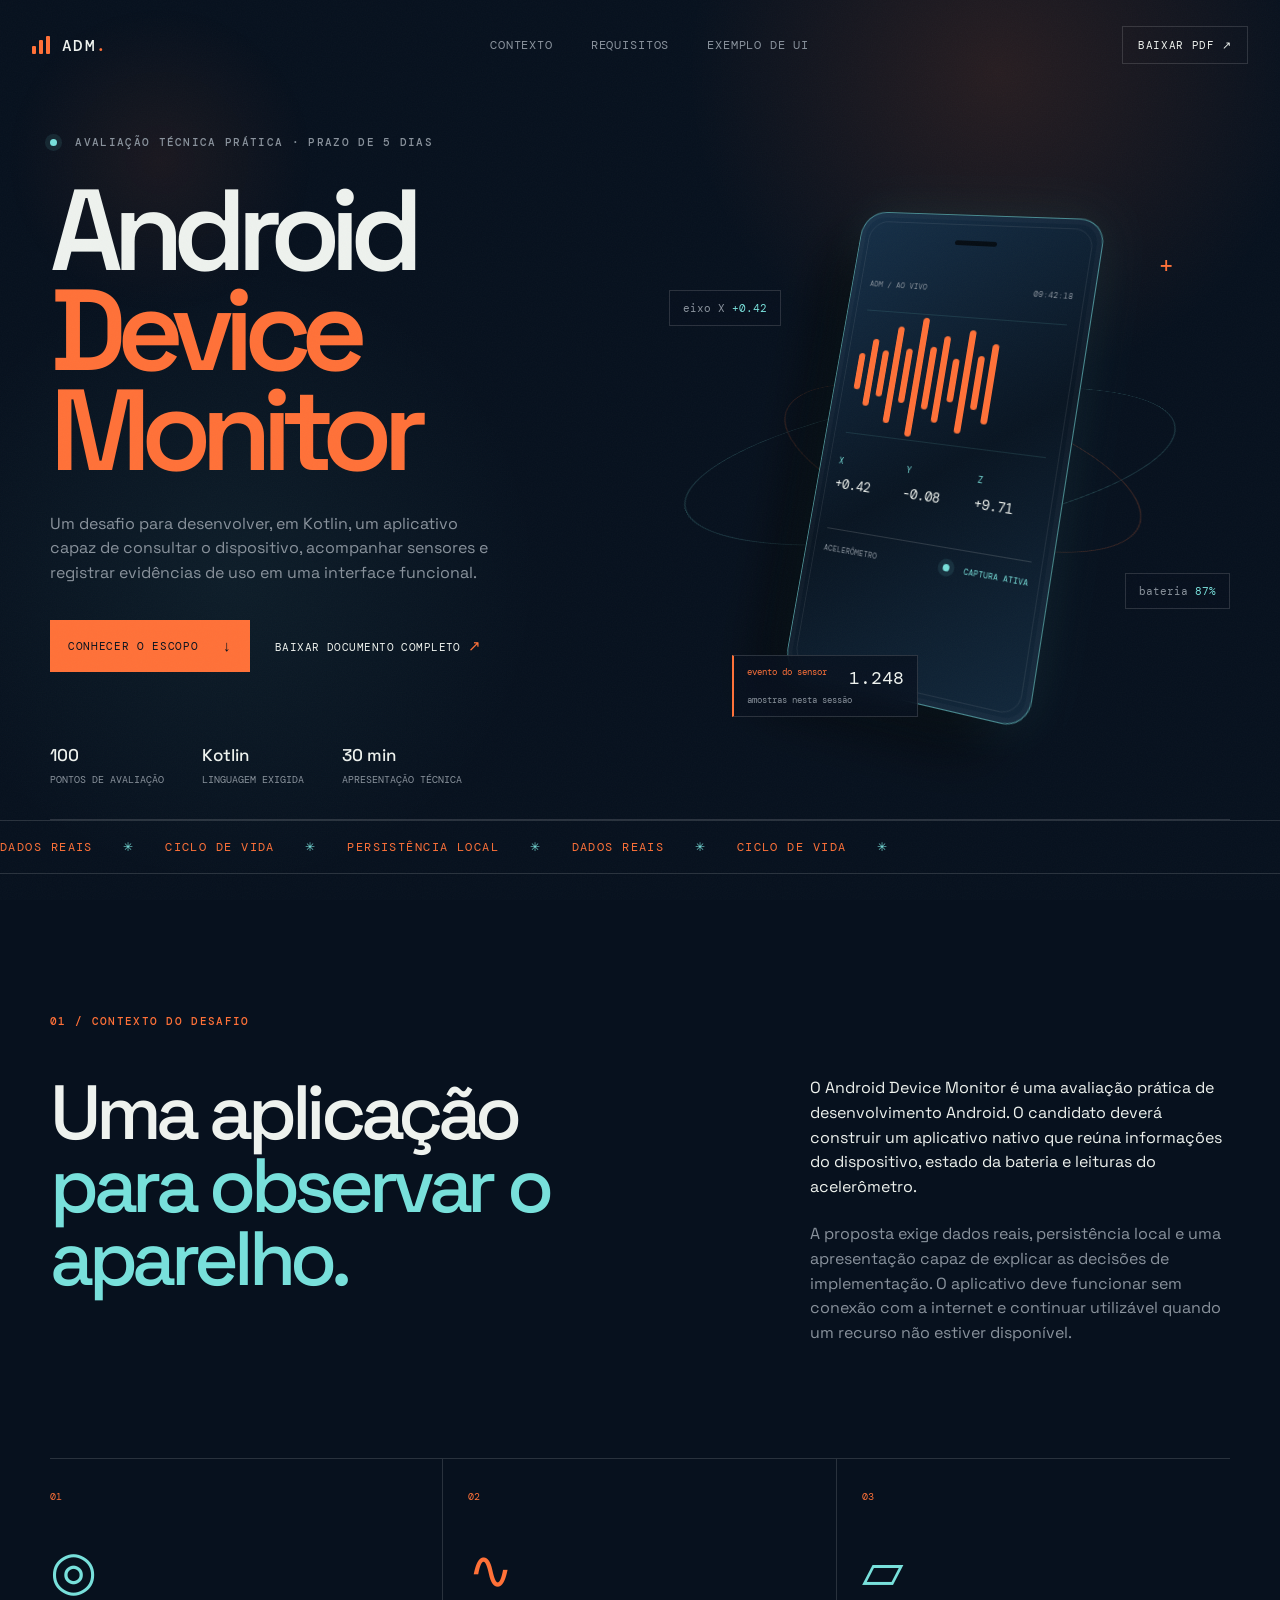
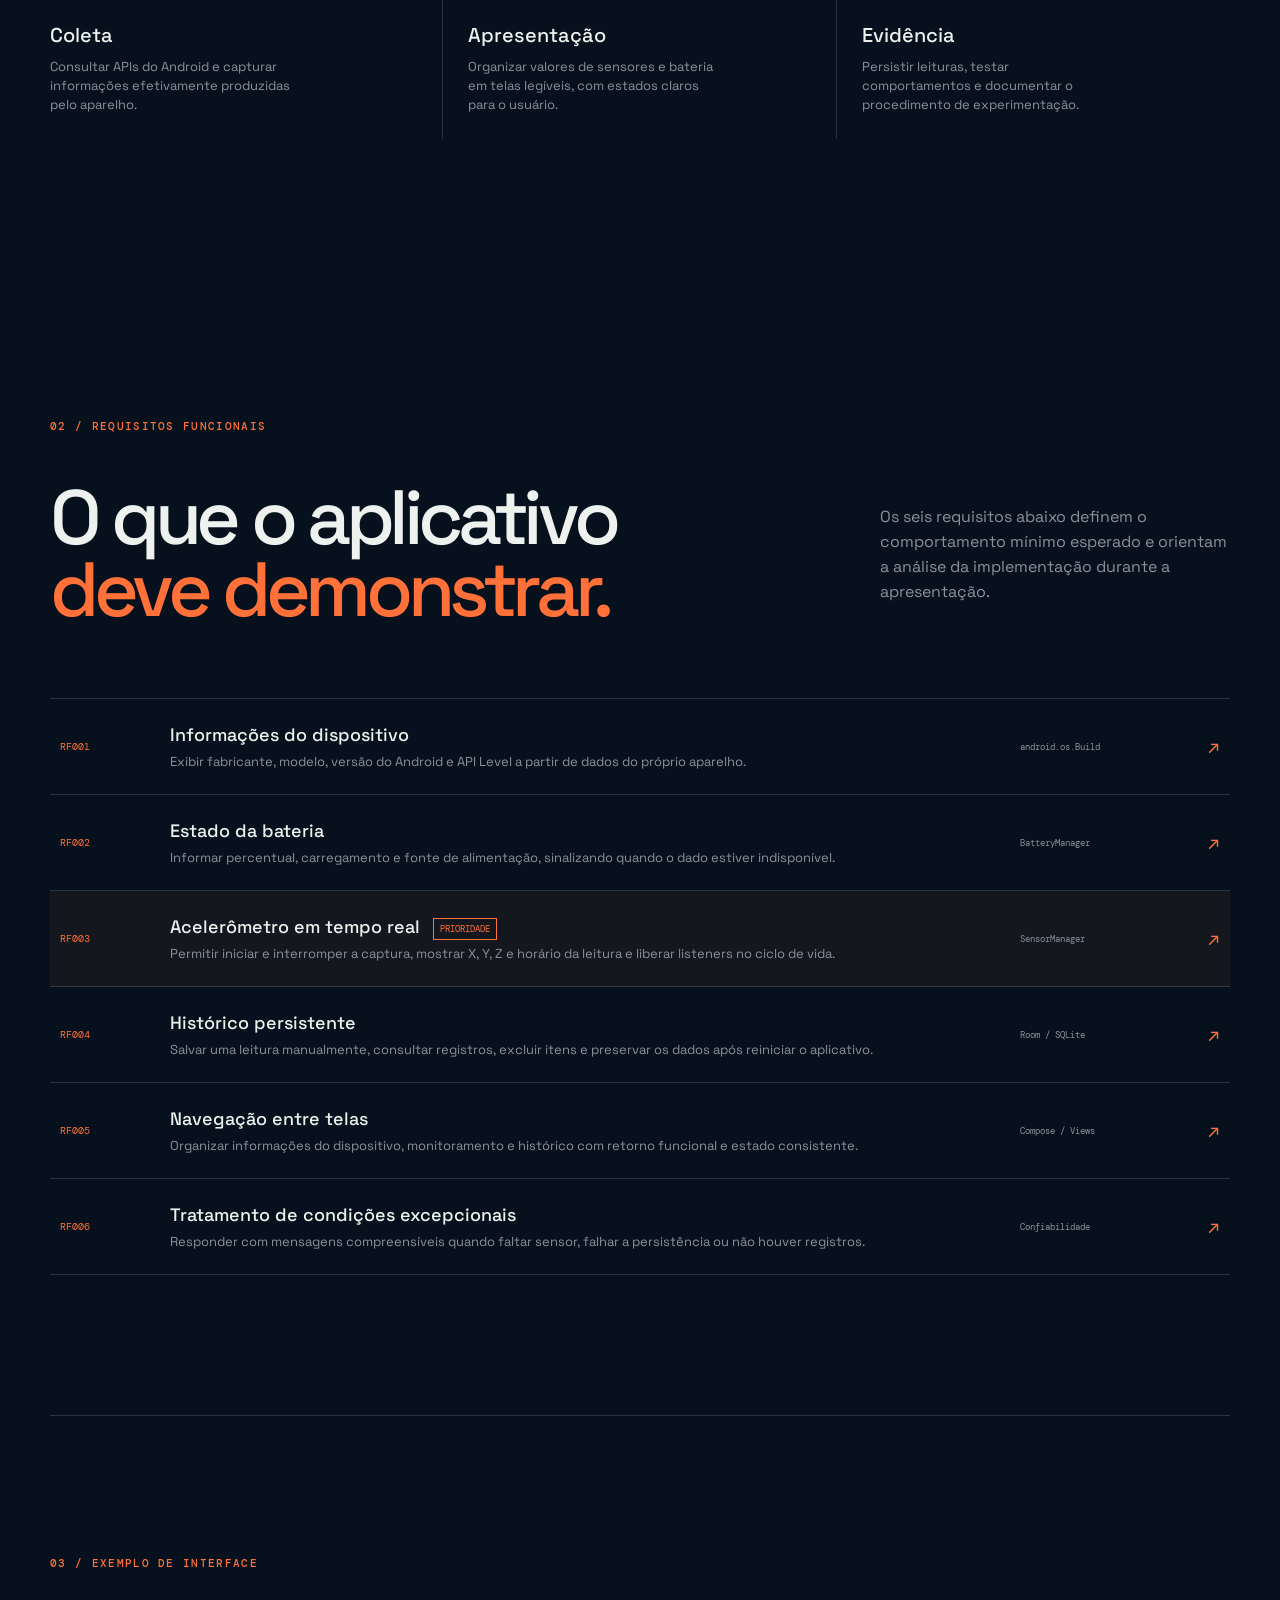
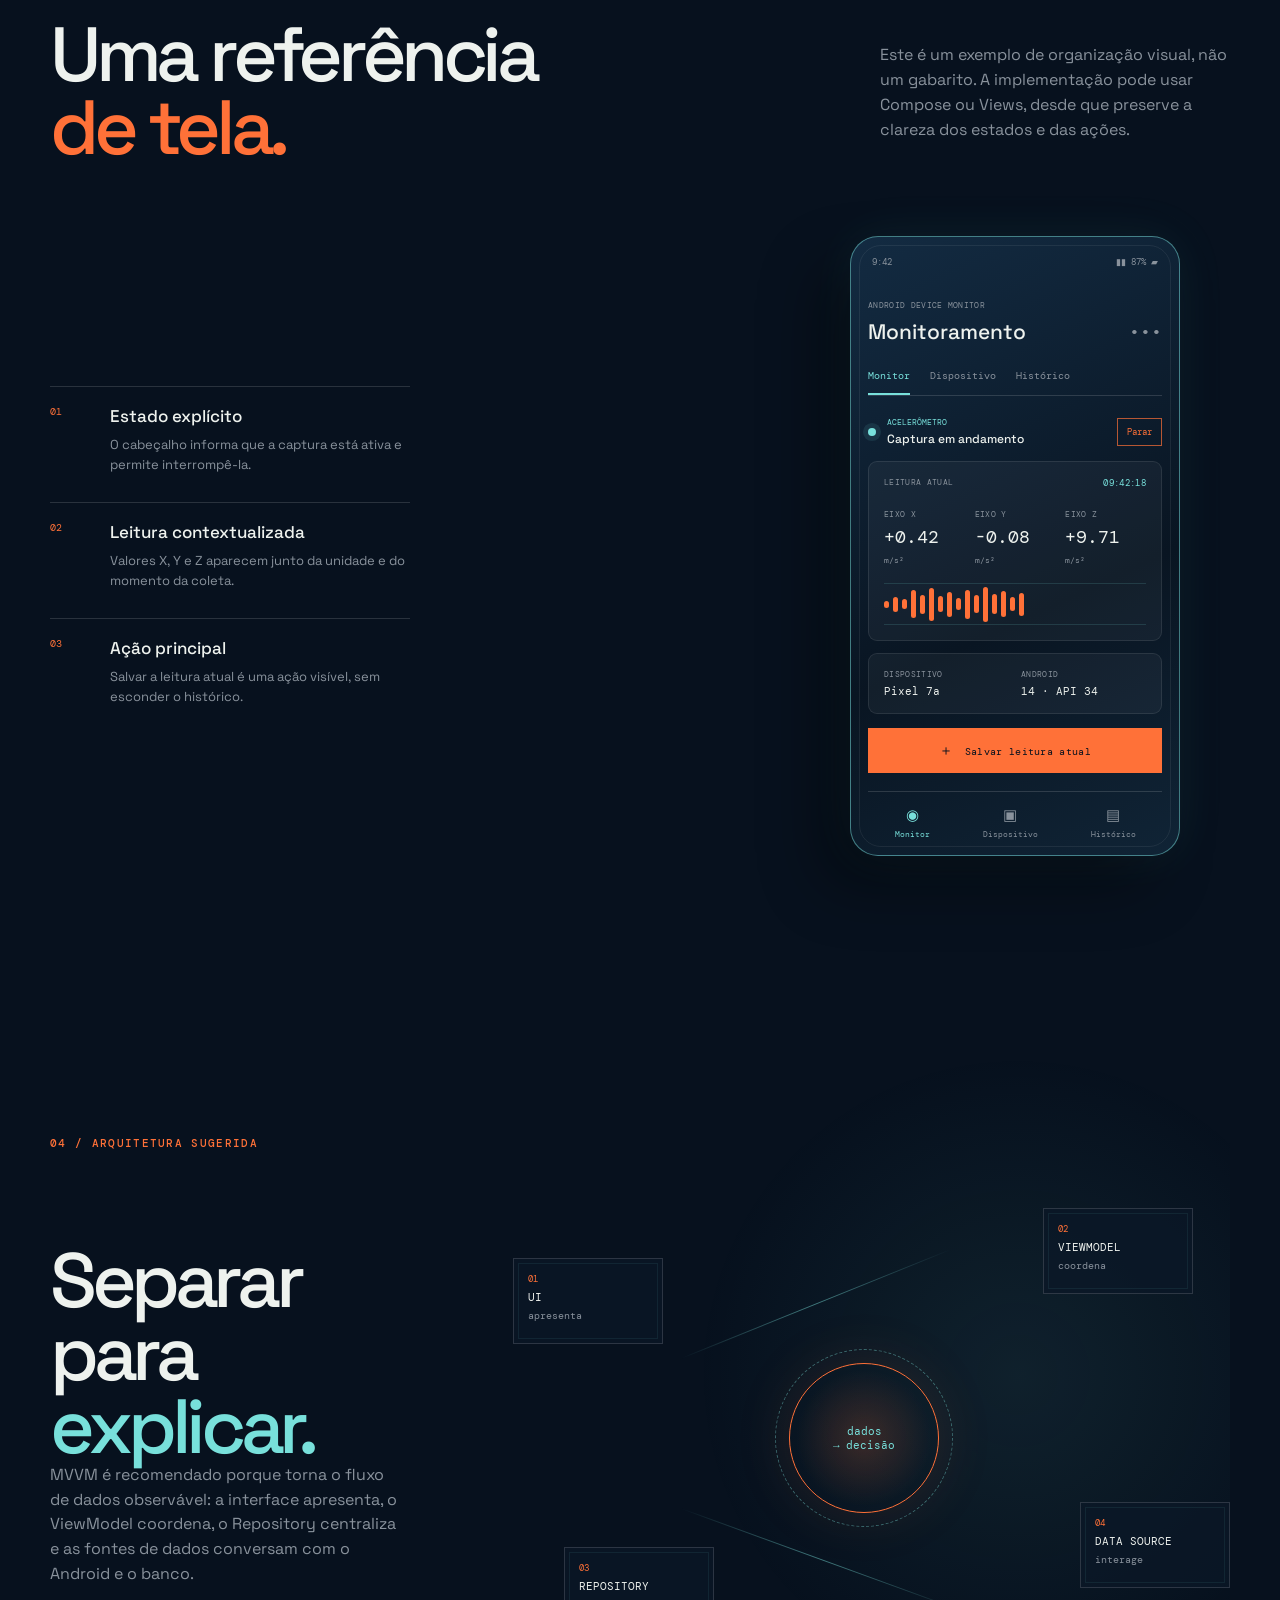
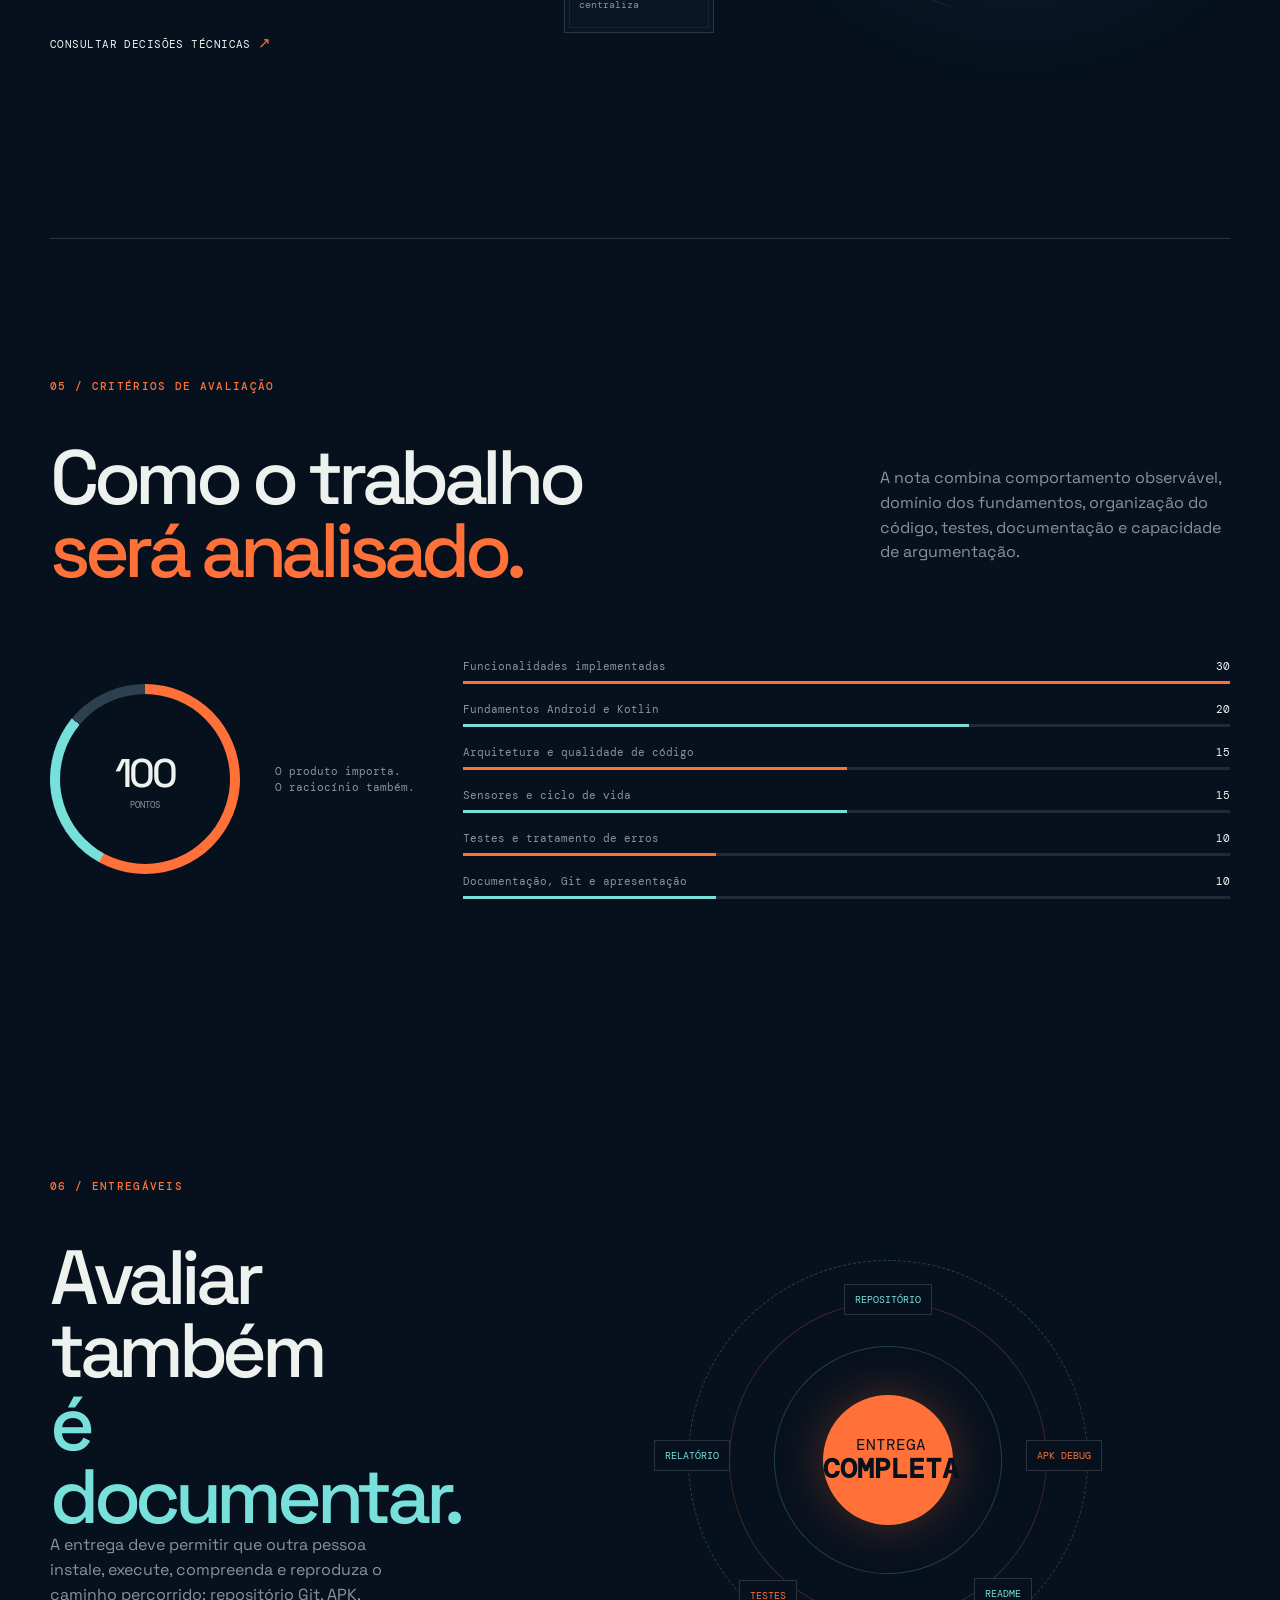
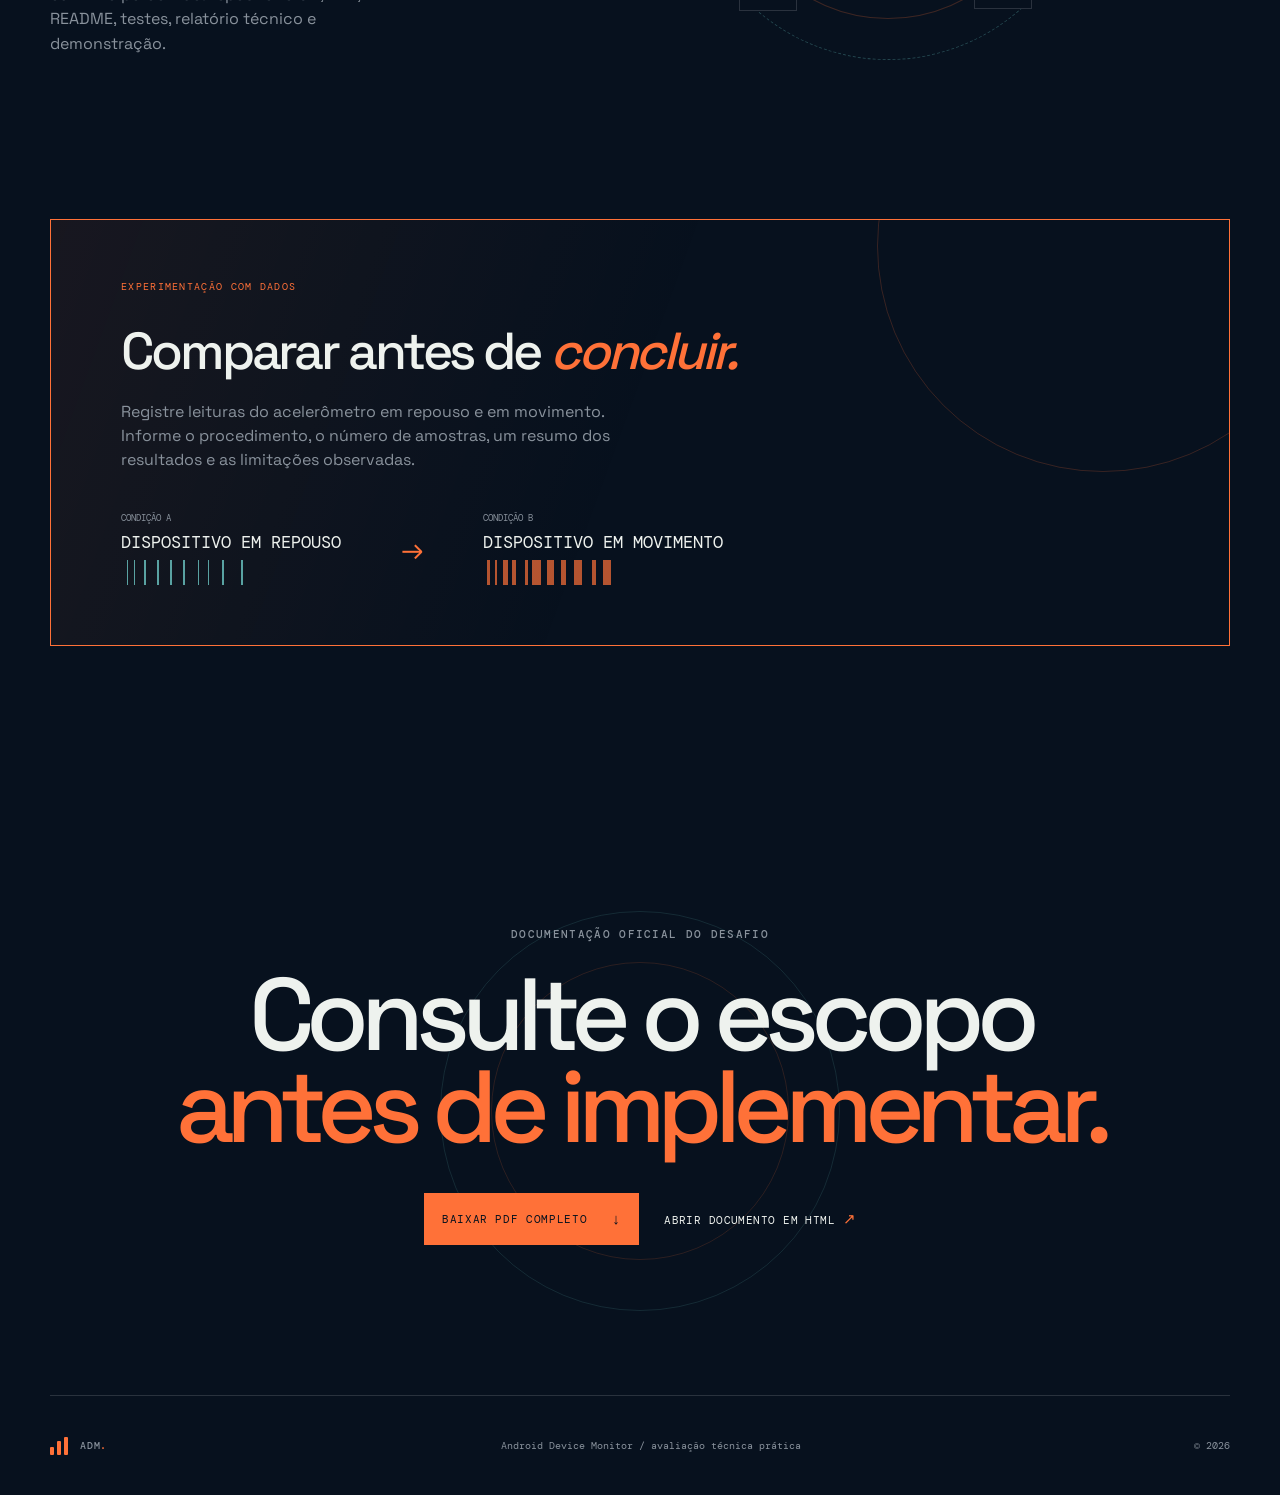
==== commit 67cb11d8: "content: add editorial brief and UI reference" ====
--- a/index.html
+++ b/index.html
@@ -20,9 +20,9 @@
         <span>ADM<span class="brand-dot">.</span></span>
       </a>
       <nav class="top-nav" aria-label="Navegação principal">
-        <a href="#brief">Briefing</a>
+        <a href="#brief">Contexto</a>
         <a href="#requirements">Requisitos</a>
-        <a href="#score">Avaliação</a>
+        <a href="#ui-example">Exemplo de UI</a>
       </nav>
       <a class="nav-cta" href="docs/android-device-monitor-desafio.pdf" download>Baixar PDF <span>↗</span></a>
     </header>
@@ -30,88 +30,106 @@
     <main id="top">
       <section class="hero section-shell">
         <div class="hero-copy reveal">
-          <p class="eyebrow"><span class="status-dot"></span> avaliação técnica prática · 05 dias</p>
-          <h1>Leia o que<br /><em>se move.</em></h1>
-          <p class="hero-lead">Construa uma janela para o hardware Android: dados reais, sensores vivos e decisões de engenharia que resistem ao uso.</p>
+          <p class="eyebrow"><span class="status-dot"></span> avaliação técnica prática · prazo de 5 dias</p>
+          <h1>Android<br /><em>Device Monitor</em></h1>
+          <p class="hero-lead">Um desafio para desenvolver, em Kotlin, um aplicativo capaz de consultar o dispositivo, acompanhar sensores e registrar evidências de uso em uma interface funcional.</p>
           <div class="hero-actions">
-            <a class="button button-primary" href="#brief">Explorar o desafio <span>↓</span></a>
-            <a class="text-link" href="docs/android-device-monitor-desafio.pdf" download>documentação completa <span>↗</span></a>
+            <a class="button button-primary" href="#brief">Conhecer o escopo <span>↓</span></a>
+            <a class="text-link" href="docs/android-device-monitor-desafio.pdf" download>baixar documento completo <span>↗</span></a>
           </div>
           <div class="hero-stats">
-            <div><strong>100</strong><span>pontos possíveis</span></div>
-            <div><strong>Kotlin</strong><span>linguagem obrigatória</span></div>
-            <div><strong>30 min</strong><span>defesa técnica</span></div>
+            <div><strong>100</strong><span>pontos de avaliação</span></div>
+            <div><strong>Kotlin</strong><span>linguagem exigida</span></div>
+            <div><strong>30 min</strong><span>apresentação técnica</span></div>
           </div>
         </div>
         <div class="hero-visual reveal reveal-delay" aria-label="Visualização 3D abstrata de um dispositivo e sinais de telemetria">
           <div class="orbit orbit-a"></div>
           <div class="orbit orbit-b"></div>
-          <div class="signal signal-a">x <b>+0.42</b></div>
-          <div class="signal signal-b">battery <b>87%</b></div>
+          <div class="signal signal-a">eixo X <b>+0.42</b></div>
+          <div class="signal signal-b">bateria <b>87%</b></div>
           <div class="phone-tilt" id="device-card">
             <div class="phone-face">
               <div class="phone-camera"></div>
-              <div class="phone-ui-top"><span>ADM / LIVE</span><span>09:42:18</span></div>
+              <div class="phone-ui-top"><span>ADM / AO VIVO</span><span>09:42:18</span></div>
               <div class="waveform"><i></i><i></i><i></i><i></i><i></i><i></i><i></i><i></i><i></i><i></i><i></i><i></i></div>
               <div class="axis-readout"><div><span>X</span><b>+0.42</b></div><div><span>Y</span><b>-0.08</b></div><div><span>Z</span><b>+9.71</b></div></div>
               <div class="phone-line"></div>
-              <div class="phone-foot"><span>ACCELEROMETER</span><span class="live-label"><i></i> STREAMING</span></div>
+              <div class="phone-foot"><span>ACELERÔMETRO</span><span class="live-label"><i></i> CAPTURA ATIVA</span></div>
             </div>
           </div>
-          <div class="telemetry-chip"><span>sensor.event</span><b>1,248</b><small>samples / session</small></div>
+          <div class="telemetry-chip"><span>evento do sensor</span><b>1.248</b><small>amostras nesta sessão</small></div>
           <div class="hero-crosshair">+</div>
         </div>
       </section>
 
-      <section class="marquee-band" aria-hidden="true"><div class="marquee-track">BUILD WITH SIGNAL <span>✳</span> OBSERVE THE DEVICE <span>✳</span> SHIP THE EVIDENCE <span>✳</span> BUILD WITH SIGNAL <span>✳</span> OBSERVE THE DEVICE <span>✳</span></div></section>
+      <section class="marquee-band" aria-hidden="true"><div class="marquee-track">DADOS REAIS <span>✳</span> CICLO DE VIDA <span>✳</span> PERSISTÊNCIA LOCAL <span>✳</span> DADOS REAIS <span>✳</span> CICLO DE VIDA <span>✳</span></div></section>
 
       <section class="brief section-shell" id="brief">
-        <div class="section-index">01 / O BRIEFING</div>
+        <div class="section-index">01 / CONTEXTO DO DESAFIO</div>
         <div class="brief-grid">
-          <div class="reveal"><h2>Um app pequeno.<br /><span>Um sistema inteiro.</span></h2></div>
-          <div class="brief-body reveal reveal-delay"><p>O Android Device Monitor é um exercício de ponta a ponta. A missão é criar um app nativo que consulte o dispositivo, acompanhe bateria e acelerômetro em tempo real, salve leituras e explique o que foi observado.</p><p class="muted">Sem dados simulados. Sem conexão obrigatória. O valor está em transformar sinais de hardware em uma experiência clara, confiável e demonstrável.</p></div>
+          <div class="reveal"><h2>Uma aplicação<br /><span>para observar o aparelho.</span></h2></div>
+          <div class="brief-body reveal reveal-delay"><p>O Android Device Monitor é uma avaliação prática de desenvolvimento Android. O candidato deverá construir um aplicativo nativo que reúna informações do dispositivo, estado da bateria e leituras do acelerômetro.</p><p class="muted">A proposta exige dados reais, persistência local e uma apresentação capaz de explicar as decisões de implementação. O aplicativo deve funcionar sem conexão com a internet e continuar utilizável quando um recurso não estiver disponível.</p></div>
         </div>
         <div class="principles">
-          <article class="principle-card reveal"><span class="card-number">01</span><div class="card-icon icon-scan">◎</div><h3>Observar</h3><p>Leia o mundo físico usando as APIs certas e respeite os limites do dispositivo.</p></article>
-          <article class="principle-card principle-card-active reveal reveal-delay"><span class="card-number">02</span><div class="card-icon icon-wave">∿</div><h3>Interpretar</h3><p>Converta valores crus em uma interface que qualquer pessoa consegue entender.</p></article>
-          <article class="principle-card reveal reveal-delay-2"><span class="card-number">03</span><div class="card-icon icon-stack">▱</div><h3>Provar</h3><p>Registre, teste, documente e defenda as escolhas que tornam a solução confiável.</p></article>
+          <article class="principle-card reveal"><span class="card-number">01</span><div class="card-icon icon-scan">◎</div><h3>Coleta</h3><p>Consultar APIs do Android e capturar informações efetivamente produzidas pelo aparelho.</p></article>
+          <article class="principle-card principle-card-active reveal reveal-delay"><span class="card-number">02</span><div class="card-icon icon-wave">∿</div><h3>Apresentação</h3><p>Organizar valores de sensores e bateria em telas legíveis, com estados claros para o usuário.</p></article>
+          <article class="principle-card reveal reveal-delay-2"><span class="card-number">03</span><div class="card-icon icon-stack">▱</div><h3>Evidência</h3><p>Persistir leituras, testar comportamentos e documentar o procedimento de experimentação.</p></article>
         </div>
       </section>
 
       <section class="requirements section-shell" id="requirements">
-        <div class="section-index">02 / O SISTEMA</div>
-        <div class="section-heading"><div><h2>O que precisa<br /><em>estar vivo.</em></h2></div><p>Seis requisitos obrigatórios formam o núcleo da entrega. Cada um é uma chance de demonstrar fundamentos Android com intenção.</p></div>
+        <div class="section-index">02 / REQUISITOS FUNCIONAIS</div>
+        <div class="section-heading"><div><h2>O que o aplicativo<br /><em>deve demonstrar.</em></h2></div><p>Os seis requisitos abaixo definem o comportamento mínimo esperado e orientam a análise da implementação durante a apresentação.</p></div>
         <div class="requirement-list">
-          <article class="requirement-row reveal"><div class="req-id">RF001</div><div class="req-main"><h3>Informações do dispositivo</h3><p>Fabricante, modelo, versão do Android e API Level — sempre dados reais.</p></div><div class="req-api">Build</div><div class="req-arrow">↗</div></article>
-          <article class="requirement-row reveal"><div class="req-id">RF002</div><div class="req-main"><h3>Monitoramento de bateria</h3><p>Percentual, estado de carregamento e fonte de alimentação quando disponível.</p></div><div class="req-api">BatteryManager</div><div class="req-arrow">↗</div></article>
-          <article class="requirement-row requirement-highlight reveal"><div class="req-id">RF003</div><div class="req-main"><h3>Monitoramento de acelerômetro <span class="live-pill">CORE</span></h3><p>Inicie, pare e acompanhe X, Y, Z e timestamp em tempo real. Libere listeners no ciclo de vida.</p></div><div class="req-api">SensorManager</div><div class="req-arrow">↗</div></article>
-          <article class="requirement-row reveal"><div class="req-id">RF004</div><div class="req-main"><h3>Histórico de leituras</h3><p>Salve manualmente, liste, exclua e mantenha tudo depois de reiniciar o app.</p></div><div class="req-api">Room / SQLite</div><div class="req-arrow">↗</div></article>
-          <article class="requirement-row reveal"><div class="req-id">RF005</div><div class="req-main"><h3>Navegação</h3><p>Três telas, botão voltar funcional e estado consistente entre transições.</p></div><div class="req-api">UI</div><div class="req-arrow">↗</div></article>
-          <article class="requirement-row reveal"><div class="req-id">RF006</div><div class="req-main"><h3>Tratamento de erros</h3><p>Sem acelerômetro, banco indisponível ou histórico vazio: a aplicação continua útil.</p></div><div class="req-api">Resilience</div><div class="req-arrow">↗</div></article>
+          <article class="requirement-row reveal"><div class="req-id">RF001</div><div class="req-main"><h3>Informações do dispositivo</h3><p>Exibir fabricante, modelo, versão do Android e API Level a partir de dados do próprio aparelho.</p></div><div class="req-api">android.os.Build</div><div class="req-arrow">↗</div></article>
+          <article class="requirement-row reveal"><div class="req-id">RF002</div><div class="req-main"><h3>Estado da bateria</h3><p>Informar percentual, carregamento e fonte de alimentação, sinalizando quando o dado estiver indisponível.</p></div><div class="req-api">BatteryManager</div><div class="req-arrow">↗</div></article>
+          <article class="requirement-row requirement-highlight reveal"><div class="req-id">RF003</div><div class="req-main"><h3>Acelerômetro em tempo real <span class="live-pill">PRIORIDADE</span></h3><p>Permitir iniciar e interromper a captura, mostrar X, Y, Z e horário da leitura e liberar listeners no ciclo de vida.</p></div><div class="req-api">SensorManager</div><div class="req-arrow">↗</div></article>
+          <article class="requirement-row reveal"><div class="req-id">RF004</div><div class="req-main"><h3>Histórico persistente</h3><p>Salvar uma leitura manualmente, consultar registros, excluir itens e preservar os dados após reiniciar o aplicativo.</p></div><div class="req-api">Room / SQLite</div><div class="req-arrow">↗</div></article>
+          <article class="requirement-row reveal"><div class="req-id">RF005</div><div class="req-main"><h3>Navegação entre telas</h3><p>Organizar informações do dispositivo, monitoramento e histórico com retorno funcional e estado consistente.</p></div><div class="req-api">Compose / Views</div><div class="req-arrow">↗</div></article>
+          <article class="requirement-row reveal"><div class="req-id">RF006</div><div class="req-main"><h3>Tratamento de condições excepcionais</h3><p>Responder com mensagens compreensíveis quando faltar sensor, falhar a persistência ou não houver registros.</p></div><div class="req-api">Confiabilidade</div><div class="req-arrow">↗</div></article>
+        </div>
+      </section>
+
+      <section class="ui-example section-shell" id="ui-example">
+        <div class="section-index">03 / EXEMPLO DE INTERFACE</div>
+        <div class="section-heading"><div><h2>Uma referência<br /><em>de tela.</em></h2></div><p>Este é um exemplo de organização visual, não um gabarito. A implementação pode usar Compose ou Views, desde que preserve a clareza dos estados e das ações.</p></div>
+        <div class="ui-showcase">
+          <div class="ui-notes reveal"><div class="ui-note"><span>01</span><div><strong>Estado explícito</strong><p>O cabeçalho informa que a captura está ativa e permite interrompê-la.</p></div></div><div class="ui-note"><span>02</span><div><strong>Leitura contextualizada</strong><p>Valores X, Y e Z aparecem junto da unidade e do momento da coleta.</p></div></div><div class="ui-note"><span>03</span><div><strong>Ação principal</strong><p>Salvar a leitura atual é uma ação visível, sem esconder o histórico.</p></div></div></div>
+          <div class="ui-device reveal reveal-delay" aria-label="Exemplo de interface do Android Device Monitor">
+            <div class="ui-device-bar"><span>9:42</span><span>▮▮ 87% ▰</span></div>
+            <div class="ui-appbar"><div><small>ANDROID DEVICE MONITOR</small><strong>Monitoramento</strong></div><span class="ui-menu">•••</span></div>
+            <div class="ui-tabs"><span class="active">Monitor</span><span>Dispositivo</span><span>Histórico</span></div>
+            <div class="ui-live-state"><span class="live-pulse"></span><div><small>ACELERÔMETRO</small><strong>Captura em andamento</strong></div><button type="button">Parar</button></div>
+            <div class="ui-reading-card"><div class="ui-reading-head"><span>LEITURA ATUAL</span><b>09:42:18</b></div><div class="ui-reading-values"><div><small>EIXO X</small><strong>+0.42</strong><span>m/s²</span></div><div><small>EIXO Y</small><strong>-0.08</strong><span>m/s²</span></div><div><small>EIXO Z</small><strong>+9.71</strong><span>m/s²</span></div></div><div class="ui-sparkline"><i></i><i></i><i></i><i></i><i></i><i></i><i></i><i></i><i></i><i></i><i></i><i></i><i></i><i></i><i></i><i></i></div></div>
+            <div class="ui-device-card"><div><small>DISPOSITIVO</small><strong>Pixel 7a</strong></div><div><small>ANDROID</small><strong>14 · API 34</strong></div></div>
+            <button class="ui-save" type="button"><span>＋</span> Salvar leitura atual</button>
+            <div class="ui-bottom-nav"><span class="selected">◉<small>Monitor</small></span><span>▣<small>Dispositivo</small></span><span>▤<small>Histórico</small></span></div>
+          </div>
         </div>
       </section>
 
       <section class="architecture section-shell">
-        <div class="section-index">03 / ARQUITETURA</div>
-        <div class="architecture-layout"><div class="architecture-copy reveal"><h2>Separar para<br /><span>entender.</span></h2><p>MVVM é recomendado. O essencial é tornar visível a responsabilidade de cada camada — da leitura física ao pixel na tela.</p><a class="text-link" href="docs/android-device-monitor-desafio.pdf" download>ver decisões sugeridas <span>↗</span></a></div><div class="architecture-map reveal reveal-delay"><div class="map-line line-one"></div><div class="map-line line-two"></div><div class="map-node node-ui"><small>01</small><strong>UI</strong><span>apresenta</span></div><div class="map-node node-vm"><small>02</small><strong>VIEWMODEL</strong><span>coordena</span></div><div class="map-node node-repo"><small>03</small><strong>REPOSITORY</strong><span>centraliza</span></div><div class="map-node node-data"><small>04</small><strong>DATA SOURCE</strong><span>interage</span></div><div class="map-center"><div class="center-ring"></div><span>signal<br />→ sense</span></div></div></div>
+        <div class="section-index">04 / ARQUITETURA SUGERIDA</div>
+        <div class="architecture-layout"><div class="architecture-copy reveal"><h2>Separar para<br /><span>explicar.</span></h2><p>MVVM é recomendado porque torna o fluxo de dados observável: a interface apresenta, o ViewModel coordena, o Repository centraliza e as fontes de dados conversam com o Android e o banco.</p><a class="text-link" href="docs/android-device-monitor-desafio.pdf" download>consultar decisões técnicas <span>↗</span></a></div><div class="architecture-map reveal reveal-delay"><div class="map-line line-one"></div><div class="map-line line-two"></div><div class="map-node node-ui"><small>01</small><strong>UI</strong><span>apresenta</span></div><div class="map-node node-vm"><small>02</small><strong>VIEWMODEL</strong><span>coordena</span></div><div class="map-node node-repo"><small>03</small><strong>REPOSITORY</strong><span>centraliza</span></div><div class="map-node node-data"><small>04</small><strong>DATA SOURCE</strong><span>interage</span></div><div class="map-center"><div class="center-ring"></div><span>dados<br />→ decisão</span></div></div></div>
       </section>
 
       <section class="score section-shell" id="score">
-        <div class="section-index">04 / A RÉGUA</div>
-        <div class="score-heading"><h2>O que será<br /><em>observado.</em></h2><p>100 pontos para medir funcionalidade, fundamentos, qualidade e a capacidade de explicar o caminho.</p></div>
+        <div class="section-index">05 / CRITÉRIOS DE AVALIAÇÃO</div>
+        <div class="score-heading"><h2>Como o trabalho<br /><em>será analisado.</em></h2><p>A nota combina comportamento observável, domínio dos fundamentos, organização do código, testes, documentação e capacidade de argumentação.</p></div>
         <div class="score-layout"><div class="score-chart"><div class="donut"><div><strong>100</strong><span>PONTOS</span></div></div><span class="chart-caption">O produto importa.<br />O raciocínio também.</span></div><div class="score-bars"><div class="score-item"><div><span>Funcionalidades implementadas</span><b>30</b></div><i><em style="--w: 100%"></em></i></div><div class="score-item"><div><span>Fundamentos Android e Kotlin</span><b>20</b></div><i><em style="--w: 66%"></em></i></div><div class="score-item"><div><span>Arquitetura e qualidade de código</span><b>15</b></div><i><em style="--w: 50%"></em></i></div><div class="score-item"><div><span>Sensores e ciclo de vida</span><b>15</b></div><i><em style="--w: 50%"></em></i></div><div class="score-item"><div><span>Testes e tratamento de erros</span><b>10</b></div><i><em style="--w: 33%"></em></i></div><div class="score-item"><div><span>Documentação, Git e apresentação</span><b>10</b></div><i><em style="--w: 33%"></em></i></div></div></div>
       </section>
 
       <section class="deliverables section-shell">
-        <div class="section-index">05 / A ENTREGA</div>
-        <div class="deliverable-grid"><div class="deliverable-copy reveal"><h2>Não entregue<br /><span>só código.</span></h2><p>Entregue evidência: repositório, APK, documentação, testes, experimento e uma demonstração que conte a história do sistema.</p></div><div class="deliverable-orbit reveal reveal-delay"><div class="orbit-label label-repo">GIT REPO</div><div class="orbit-label label-apk">APK</div><div class="orbit-label label-doc">README</div><div class="orbit-label label-test">TESTES</div><div class="orbit-label label-report">RELATÓRIO</div><div class="orbit-core"><span>SHIP<br /><b>IT</b></span></div></div></div>
+        <div class="section-index">06 / ENTREGÁVEIS</div>
+        <div class="deliverable-grid"><div class="deliverable-copy reveal"><h2>Avaliar também<br /><span>é documentar.</span></h2><p>A entrega deve permitir que outra pessoa instale, execute, compreenda e reproduza o caminho percorrido: repositório Git, APK, README, testes, relatório técnico e demonstração.</p></div><div class="deliverable-orbit reveal reveal-delay"><div class="orbit-label label-repo">REPOSITÓRIO</div><div class="orbit-label label-apk">APK DEBUG</div><div class="orbit-label label-doc">README</div><div class="orbit-label label-test">TESTES</div><div class="orbit-label label-report">RELATÓRIO</div><div class="orbit-core"><span>ENTREGA<br /><b>COMPLETA</b></span></div></div></div>
       </section>
 
-      <section class="experiment section-shell"><div class="experiment-card reveal"><div class="experiment-tag">EXPERIMENTO OBRIGATÓRIO</div><h2>Repouso <span>vs.</span> movimento</h2><p>Registre leituras em duas condições distintas. Compare os cenários, mostre uma tabela ou resumo e reconheça as limitações.</p><div class="experiment-data"><div><span>CONDIÇÃO A</span><strong>REPOUSO</strong><i class="mini-wave wave-still"></i></div><div class="data-divider">→</div><div><span>CONDIÇÃO B</span><strong>MOVIMENTO</strong><i class="mini-wave wave-motion"></i></div></div></div></section>
+      <section class="experiment section-shell"><div class="experiment-card reveal"><div class="experiment-tag">EXPERIMENTAÇÃO COM DADOS</div><h2>Comparar antes de <span>concluir.</span></h2><p>Registre leituras do acelerômetro em repouso e em movimento. Informe o procedimento, o número de amostras, um resumo dos resultados e as limitações observadas.</p><div class="experiment-data"><div><span>CONDIÇÃO A</span><strong>DISPOSITIVO EM REPOUSO</strong><i class="mini-wave wave-still"></i></div><div class="data-divider">→</div><div><span>CONDIÇÃO B</span><strong>DISPOSITIVO EM MOVIMENTO</strong><i class="mini-wave wave-motion"></i></div></div></div></section>
 
-      <section class="final-cta section-shell"><div class="final-orb" aria-hidden="true"></div><p class="eyebrow">seu próximo commit começa aqui</p><h2>Pronto para<br /><em>sentir o sinal?</em></h2><div class="hero-actions"><a class="button button-primary" href="docs/android-device-monitor-desafio.pdf" download>Baixar desafio completo <span>↓</span></a><a class="text-link" href="docs/android-device-monitor-desafio.html" target="_blank">abrir como documento <span>↗</span></a></div></section>
+      <section class="final-cta section-shell"><div class="final-orb" aria-hidden="true"></div><p class="eyebrow">documentação oficial do desafio</p><h2>Consulte o escopo<br /><em>antes de implementar.</em></h2><div class="hero-actions"><a class="button button-primary" href="docs/android-device-monitor-desafio.pdf" download>Baixar PDF completo <span>↓</span></a><a class="text-link" href="docs/android-device-monitor-desafio.html" target="_blank">abrir documento em HTML <span>↗</span></a></div></section>
     </main>
-    <footer class="site-footer section-shell"><a class="brand" href="#top"><span class="brand-mark"><i></i><i></i><i></i></span><span>ADM<span class="brand-dot">.</span></span></a><span>Android Device Monitor / Technical Challenge</span><span>© 2026</span></footer>
+    <footer class="site-footer section-shell"><a class="brand" href="#top"><span class="brand-mark"><i></i><i></i><i></i></span><span>ADM<span class="brand-dot">.</span></span></a><span>Android Device Monitor / avaliação técnica prática</span><span>© 2026</span></footer>
     <script src="script.js"></script>
   </body>
 </html>
--- a/styles.css
+++ b/styles.css
@@ -1 +1,2 @@
 :root{--ink:#07111e;--paper:#eef2ee;--muted:#89929c;--orange:#ff7138;--cyan:#78e0db;--line:rgba(238,242,238,.15);--mono:'DM Mono',monospace;--sans:'Space Grotesk',sans-serif}*{box-sizing:border-box}html{scroll-behavior:smooth}body{margin:0;background:var(--ink);color:var(--paper);font-family:var(--sans);overflow-x:hidden}body:before{content:"";position:fixed;inset:0;z-index:-2;background:radial-gradient(circle at 78% 8%,rgba(255,113,56,.13),transparent 24%),radial-gradient(circle at 18% 64%,rgba(120,224,219,.06),transparent 26%),var(--ink)}.grain{position:fixed;inset:0;z-index:10;pointer-events:none;opacity:.08;background-image:url("data:image/svg+xml,%3Csvg xmlns='http://www.w3.org/2000/svg' width='180' height='180'%3E%3Cfilter id='n'%3E%3CfeTurbulence type='fractalNoise' baseFrequency='.8' numOctaves='3'/%3E%3C/filter%3E%3Crect width='100%25' height='100%25' filter='url(%23n)' opacity='.35'/%3E%3C/svg%3E")}a{color:inherit;text-decoration:none}.cursor-glow{position:fixed;z-index:-1;width:320px;height:320px;border-radius:50%;background:radial-gradient(circle,rgba(255,113,56,.08),transparent 68%);pointer-events:none;transition:transform .2s ease-out;top:0;left:0}.section-shell{width:min(1180px,calc(100% - 80px));margin:0 auto}.site-header{height:90px;display:flex;align-items:center;justify-content:space-between;width:min(1260px,calc(100% - 64px));margin:auto;position:relative;z-index:20}.brand{display:flex;gap:12px;align-items:center;font-family:var(--mono);font-weight:500;letter-spacing:.08em}.brand-dot{color:var(--orange)}.brand-mark{display:flex;align-items:flex-end;gap:3px;height:18px}.brand-mark i{display:block;width:4px;background:var(--orange);border-radius:1px}.brand-mark i:nth-child(1){height:8px}.brand-mark i:nth-child(2){height:14px}.brand-mark i:nth-child(3){height:18px}.top-nav{display:flex;gap:38px;margin-left:70px;color:var(--muted);font-size:12px;font-family:var(--mono);text-transform:uppercase;letter-spacing:.07em}.top-nav a:hover,.text-link:hover{color:var(--orange)}.nav-cta{font-family:var(--mono);font-size:11px;border:1px solid var(--line);padding:11px 15px;text-transform:uppercase;letter-spacing:.06em;transition:.25s}.nav-cta:hover{border-color:var(--orange);color:var(--orange)}.hero{min-height:730px;display:grid;grid-template-columns:52% 48%;align-items:center;position:relative}.hero:after{content:"";position:absolute;left:0;right:0;bottom:0;height:1px;background:var(--line)}.eyebrow,.section-index{font:500 11px var(--mono);letter-spacing:.12em;text-transform:uppercase;color:var(--muted)}.status-dot,.live-label i{display:inline-block;width:7px;height:7px;border-radius:50%;background:var(--cyan);box-shadow:0 0 0 5px rgba(120,224,219,.1);margin-right:10px}.hero h1{font-size:clamp(70px,9vw,124px);line-height:.87;letter-spacing:-.09em;margin:32px 0 30px;font-weight:600}.hero h1 em,.section-heading em,.score-heading em,.final-cta em{font-style:normal;color:var(--orange)}.hero-lead{max-width:450px;color:var(--muted);font-size:16px;line-height:1.55}.hero-actions{display:flex;align-items:center;gap:25px;margin-top:34px}.button{font-family:var(--mono);font-size:11px;letter-spacing:.06em;text-transform:uppercase;padding:16px 18px;display:inline-flex;gap:24px;align-items:center}.button-primary{background:var(--orange);color:var(--ink);transition:.25s}.button-primary:hover{background:#ff8e60;transform:translateY(-3px);box-shadow:0 14px 30px rgba(255,113,56,.2)}.text-link{font:11px var(--mono);color:var(--paper);text-transform:uppercase;letter-spacing:.04em}.text-link span,.button span{color:var(--orange);font-size:15px}.button-primary span{color:var(--ink)}.hero-stats{display:flex;gap:38px;margin-top:72px}.hero-stats div{display:flex;flex-direction:column;gap:7px}.hero-stats strong{font-size:17px;font-weight:500}.hero-stats span{font:10px var(--mono);color:var(--muted);text-transform:uppercase}.hero-visual{height:570px;position:relative;perspective:1000px}.phone-tilt{width:260px;height:485px;position:absolute;left:50%;top:50%;transform:translate(-50%,-50%) rotateY(-21deg) rotateX(8deg) rotateZ(7deg);transform-style:preserve-3d;transition:transform .25s ease-out}.phone-face{width:100%;height:100%;border-radius:26px;border:1px solid rgba(120,224,219,.55);background:linear-gradient(145deg,#163049,#091522 53%,#12283c);padding:26px 20px;box-shadow:-35px 35px 55px rgba(0,0,0,.5),inset 0 0 0 5px rgba(255,255,255,.025),0 0 50px rgba(120,224,219,.1);transform:translateZ(18px)}.phone-face:before{content:"";position:absolute;inset:9px;border-radius:20px;border:1px solid rgba(255,255,255,.08);pointer-events:none}.phone-camera{height:5px;width:45px;border-radius:5px;background:#03070b;margin:0 auto 40px;opacity:.8}.phone-ui-top,.phone-foot{display:flex;justify-content:space-between;font:8px var(--mono);color:var(--muted)}.waveform{height:130px;display:flex;align-items:center;gap:6px;margin:23px 2px;border-top:1px solid rgba(120,224,219,.12);border-bottom:1px solid rgba(120,224,219,.12)}.waveform i{width:7px;background:var(--orange);display:block;border-radius:10px;animation:bars 1.5s ease-in-out infinite alternate}.waveform i:nth-child(1){height:30%}.waveform i:nth-child(2){height:55%;animation-delay:.1s}.waveform i:nth-child(3){height:38%;animation-delay:.2s}.waveform i:nth-child(4){height:78%;animation-delay:.3s}.waveform i:nth-child(5){height:44%;animation-delay:.4s}.waveform i:nth-child(6){height:96%;animation-delay:.5s}.waveform i:nth-child(7){height:50%;animation-delay:.6s}.waveform i:nth-child(8){height:68%;animation-delay:.7s}.waveform i:nth-child(9){height:34%;animation-delay:.8s}.waveform i:nth-child(10){height:82%;animation-delay:.9s}.waveform i:nth-child(11){height:42%;animation-delay:1s}.waveform i:nth-child(12){height:63%;animation-delay:1.1s}.axis-readout{display:grid;grid-template-columns:repeat(3,1fr);gap:10px}.axis-readout div{display:flex;flex-direction:column;gap:8px}.axis-readout span{font:9px var(--mono);color:var(--cyan)}.axis-readout b{font:14px var(--mono);font-weight:400}.phone-line{height:1px;background:var(--line);margin:37px 0 14px}.live-label{color:var(--cyan)}.signal,.telemetry-chip{position:absolute;font:11px var(--mono);background:rgba(8,17,31,.8);border:1px solid var(--line);backdrop-filter:blur(10px);padding:10px 13px;color:var(--muted)}.signal b{color:var(--cyan);font-weight:400}.signal-a{top:21%;left:1%;animation:float 4s ease-in-out infinite}.signal-b{right:0;bottom:23%;animation:float 4s ease-in-out 1s infinite}.telemetry-chip{bottom:4%;left:12%;display:grid;grid-template-columns:1fr auto;gap:4px 22px;border-left:2px solid var(--orange)}.telemetry-chip span{font-size:9px;color:var(--orange)}.telemetry-chip b{color:var(--paper);font-size:18px;font-weight:400}.telemetry-chip small{grid-column:1/-1;color:var(--muted);font-size:9px}.orbit{position:absolute;border:1px solid rgba(120,224,219,.22);border-radius:50%;left:50%;top:50%;transform:translate(-50%,-50%) rotateX(62deg) rotateZ(-25deg);animation:spin 14s linear infinite}.orbit-a{width:520px;height:270px}.orbit-b{width:440px;height:230px;transform:translate(-50%,-50%) rotateX(62deg) rotateZ(45deg);animation-duration:18s;animation-direction:reverse;border-color:rgba(255,113,56,.22)}.hero-crosshair{position:absolute;right:10%;top:14%;font:24px var(--mono);color:var(--orange)}.marquee-band{overflow:hidden;border-top:1px solid var(--line);border-bottom:1px solid var(--line);color:var(--orange);font:12px var(--mono);letter-spacing:.12em;white-space:nowrap}.marquee-track{padding:18px 0;animation:marquee 28s linear infinite;display:inline-block}.marquee-track span{color:var(--cyan);margin:0 22px}.brief,.requirements,.architecture,.score,.deliverables{padding:140px 0}.section-index{color:var(--orange);margin-bottom:48px}.brief-grid{display:grid;grid-template-columns:55% 45%;margin-bottom:90px}.brief h2,.section-heading h2,.architecture h2,.score h2,.deliverables h2{font-size:clamp(48px,6vw,78px);line-height:.95;letter-spacing:-.07em;margin:0;font-weight:500}.brief h2 span,.architecture h2 span,.deliverables h2 span{color:var(--cyan)}.brief-body{max-width:420px;justify-self:end}.brief-body p,.architecture-copy p,.deliverable-copy p,.section-heading p,.score-heading p{font-size:16px;line-height:1.55;margin:0 0 22px;color:var(--paper)}.brief-body .muted,.architecture-copy p,.deliverable-copy p,.section-heading p,.score-heading p{color:var(--muted)}.principles{display:grid;grid-template-columns:repeat(3,1fr);border-top:1px solid var(--line)}.principle-card{padding:25px 25px 24px 0;border-right:1px solid var(--line);min-height:260px;position:relative}.principle-card:nth-child(2),.principle-card:nth-child(3){padding-left:25px}.principle-card:last-child{border-right:0}.card-number{font:10px var(--mono);color:var(--orange)}.card-icon{font-size:54px;color:var(--cyan);font-family:serif;margin:34px 0 20px}.icon-wave{color:var(--orange)}.principle-card h3{font-size:20px;font-weight:500;margin:0 0 10px}.principle-card p{color:var(--muted);line-height:1.45;font-size:13px;max-width:250px;margin:0}.section-heading,.score-heading{display:grid;grid-template-columns:55% 45%;align-items:end;margin-bottom:72px}.section-heading p,.score-heading p{max-width:350px;justify-self:end}.requirement-list{border-top:1px solid var(--line)}.requirement-row{display:grid;grid-template-columns:90px 1fr 150px 30px;align-items:center;gap:20px;border-bottom:1px solid var(--line);padding:24px 10px;transition:.3s}.requirement-row:hover,.requirement-highlight{background:rgba(255,113,56,.06)}.req-id,.req-api{font:10px var(--mono);color:var(--orange)}.req-main h3{font-size:18px;margin:0 0 7px;font-weight:500}.req-main p{margin:0;color:var(--muted);font-size:13px}.req-api{color:var(--muted);font-size:9px}.req-arrow{font-size:19px;color:var(--orange);text-align:right}.live-pill{font:9px var(--mono);border:1px solid var(--orange);color:var(--orange);padding:4px 6px;vertical-align:middle;margin-left:8px}.architecture{background:radial-gradient(circle at 82% 45%,rgba(120,224,219,.08),transparent 30%)}.architecture-layout,.deliverable-grid{display:grid;grid-template-columns:38% 62%;align-items:center}.architecture-copy{max-width:350px}.architecture-copy .text-link{display:inline-block;margin-top:24px}.architecture-map{height:500px;position:relative}.map-node{position:absolute;width:150px;height:86px;border:1px solid var(--line);background:rgba(11,23,39,.75);padding:14px;display:flex;flex-direction:column;gap:5px;z-index:2}.map-node:after{content:"";position:absolute;inset:4px;border:1px solid rgba(120,224,219,.08);pointer-events:none}.map-node small{font:9px var(--mono);color:var(--orange)}.map-node strong{font:11px var(--mono);color:var(--paper);font-weight:400}.map-node span{font:10px var(--mono);color:var(--muted)}.node-ui{left:2%;top:12%}.node-vm{right:5%;top:2%}.node-repo{left:9%;bottom:13%}.node-data{right:0;bottom:22%}.map-center{position:absolute;left:50%;top:48%;transform:translate(-50%,-50%);width:150px;height:150px;border-radius:50%;border:1px solid var(--orange);display:grid;place-items:center;text-align:center;font:11px var(--mono);color:var(--cyan);background:radial-gradient(circle,rgba(255,113,56,.2),transparent 65%);box-shadow:0 0 60px rgba(255,113,56,.12)}.center-ring{position:absolute;inset:-15px;border:1px dashed rgba(120,224,219,.4);border-radius:50%;animation:spin 15s linear infinite}.map-line{height:1px;background:linear-gradient(90deg,transparent,var(--cyan),transparent);position:absolute;transform-origin:left;opacity:.5}.line-one{width:290px;top:32%;left:25%;transform:rotate(-22deg)}.line-two{width:300px;top:62%;left:25%;transform:rotate(20deg)}.score{border-top:1px solid var(--line)}.score-layout{display:grid;grid-template-columns:35% 65%;align-items:center}.score-chart{display:flex;align-items:center;gap:35px}.donut{width:190px;height:190px;border-radius:50%;background:conic-gradient(var(--orange) 0 58%,var(--cyan) 58% 86%,#2c4050 86% 100%);display:grid;place-items:center;position:relative}.donut:after{content:"";position:absolute;inset:10px;background:var(--ink);border-radius:50%}.donut div{z-index:1;text-align:center;display:flex;flex-direction:column}.donut strong{font-size:40px;font-weight:500;letter-spacing:-.08em}.donut span{font:9px var(--mono);color:var(--muted)}.chart-caption{font:11px var(--mono);color:var(--muted);line-height:1.5}.score-bars{display:flex;flex-direction:column;gap:18px}.score-item>div{display:flex;justify-content:space-between;font:11px var(--mono);color:var(--muted);margin-bottom:8px}.score-item b{color:var(--paper);font-weight:400}.score-item>i{display:block;height:3px;background:rgba(255,255,255,.1);overflow:hidden}.score-item em{display:block;width:var(--w);height:100%;background:var(--orange);animation:load 1.2s ease both}.score-item:nth-child(even) em{background:var(--cyan)}.deliverable-grid{grid-template-columns:42% 58%}.deliverable-copy{max-width:350px}.deliverable-orbit{height:400px;position:relative;border:1px dashed rgba(120,224,219,.25);border-radius:50%;width:400px;justify-self:center;animation:slow-breathe 6s ease-in-out infinite}.deliverable-orbit:before,.deliverable-orbit:after{content:"";position:absolute;border:1px solid rgba(255,113,56,.22);border-radius:50%;inset:40px;transform:rotate(45deg)}.deliverable-orbit:after{inset:85px;border-color:rgba(120,224,219,.22);transform:rotate(-30deg)}.orbit-core{position:absolute;left:50%;top:50%;transform:translate(-50%,-50%);height:130px;width:130px;border-radius:50%;display:grid;place-items:center;text-align:center;background:var(--orange);color:var(--ink);font:16px var(--mono);line-height:1.1;box-shadow:0 0 50px rgba(255,113,56,.27)}.orbit-core b{font-size:28px}.orbit-label{position:absolute;font:10px var(--mono);background:var(--ink);border:1px solid var(--line);padding:8px 10px;z-index:2}.label-repo{top:23px;left:50%;transform:translateX(-50%);color:var(--cyan)}.label-apk{right:-15px;top:45%;color:var(--orange)}.label-doc{bottom:50px;right:55px;color:var(--cyan)}.label-test{bottom:48px;left:50px;color:var(--orange)}.label-report{left:-35px;top:45%;color:var(--cyan)}.experiment{padding:0 0 140px}.experiment-card{border:1px solid var(--orange);padding:60px 70px;position:relative;overflow:hidden;background:linear-gradient(110deg,rgba(255,113,56,.07),transparent 50%)}.experiment-card:after{content:"";position:absolute;width:450px;height:450px;border-radius:50%;border:1px solid rgba(255,113,56,.2);right:-100px;top:-200px}.experiment-tag{font:10px var(--mono);color:var(--orange);letter-spacing:.13em}.experiment-card h2{font-size:52px;letter-spacing:-.06em;font-weight:500;margin:25px 0 14px}.experiment-card h2 span{color:var(--orange);font-style:italic}.experiment-card p{color:var(--muted);max-width:520px;line-height:1.5}.experiment-data{display:flex;align-items:center;gap:60px;margin-top:40px}.experiment-data>div:not(.data-divider){display:flex;flex-direction:column;gap:7px}.experiment-data span{font:9px var(--mono);color:var(--muted)}.experiment-data strong{font:17px var(--mono);font-weight:400}.data-divider{font-size:28px;color:var(--orange)}.mini-wave{display:block;width:145px;height:25px;background:linear-gradient(90deg,transparent 0 4%,var(--cyan) 4% 5%,transparent 5% 9%,var(--cyan) 9% 10%,transparent 10% 16%,var(--cyan) 16% 17%,transparent 17% 25%,var(--cyan) 25% 26%,transparent 26% 34%,var(--cyan) 34% 35%,transparent 35% 43%,var(--cyan) 43% 44%,transparent 44% 53%,var(--cyan) 53% 54%,transparent 54% 60%,var(--cyan) 60% 61%,transparent 61% 70%,var(--cyan) 70% 71%,transparent 71% 83%,var(--cyan) 83% 84%,transparent 84%);opacity:.7}.wave-motion{background:linear-gradient(90deg,transparent 0 3%,var(--orange) 3% 5%,transparent 5% 8%,var(--orange) 8% 10%,transparent 10% 14%,var(--orange) 14% 17%,transparent 17% 20%,var(--orange) 20% 23%,transparent 23% 29%,var(--orange) 29% 31%,transparent 31% 34%,var(--orange) 34% 40%,transparent 40% 44%,var(--orange) 44% 49%,transparent 49% 54%,var(--orange) 54% 57%,transparent 57% 63%,var(--orange) 63% 68%,transparent 68% 75%,var(--orange) 75% 78%,transparent 78% 83%,var(--orange) 83% 88%,transparent 88%)}.final-cta{text-align:center;padding:130px 0 150px;position:relative}.final-cta h2{font-size:clamp(58px,8vw,108px);line-height:.9;letter-spacing:-.08em;margin:28px 0 40px;font-weight:500}.final-cta .hero-actions{justify-content:center}.final-orb{position:absolute;width:400px;height:400px;border-radius:50%;border:1px solid rgba(120,224,219,.12);left:50%;top:50%;transform:translate(-50%,-45%);z-index:-1}.final-orb:before{content:"";position:absolute;inset:50px;border:1px solid rgba(255,113,56,.15);border-radius:50%;animation:spin 18s linear infinite}.site-footer{border-top:1px solid var(--line);height:100px;display:flex;align-items:center;justify-content:space-between;color:var(--muted);font:10px var(--mono)}.reveal{opacity:0;transform:translateY(20px);transition:opacity .8s ease,transform .8s ease}.reveal.is-visible{opacity:1;transform:translateY(0)}.reveal-delay{transition-delay:.15s}.reveal-delay-2{transition-delay:.3s}@keyframes bars{to{transform:scaleY(.6);opacity:.6}}@keyframes spin{to{transform:translate(-50%,-50%) rotateX(62deg) rotateZ(335deg)}}@keyframes float{0%,100%{transform:translateY(0)}50%{transform:translateY(-9px)}}@keyframes marquee{to{transform:translateX(-50%)}}@keyframes load{from{width:0}}@keyframes slow-breathe{0%,100%{transform:rotate(0) scale(1)}50%{transform:rotate(5deg) scale(1.02)}}@media(max-width:800px){.section-shell{width:min(100% - 40px,600px)}.site-header{width:calc(100% - 40px);height:72px}.top-nav{display:none}.nav-cta{padding:9px;font-size:9px}.hero{display:flex;flex-direction:column;align-items:flex-start;padding-top:60px;min-height:auto}.hero h1{font-size:75px}.hero-visual{width:100%;height:570px}.hero-stats{margin:50px 0 0;gap:18px}.hero-stats strong{font-size:14px}.hero-stats span{font-size:8px}.brief,.requirements,.architecture,.score,.deliverables{padding:90px 0}.brief-grid,.section-heading,.architecture-layout,.score-layout,.deliverable-grid{display:flex;flex-direction:column;gap:45px;align-items:flex-start}.brief-body,.section-heading p,.score-heading p{justify-self:auto;max-width:none}.principles{display:block}.principle-card,.principle-card:nth-child(2),.principle-card:nth-child(3){padding:25px 0;border-right:0;border-bottom:1px solid var(--line);min-height:auto}.requirement-row{grid-template-columns:55px 1fr 25px;gap:9px}.req-api{display:none}.req-main h3{font-size:15px}.req-main p{font-size:11px}.architecture-map{width:100%;height:430px}.map-node{width:125px}.node-ui{left:0}.node-vm{right:0}.node-repo{left:0}.node-data{right:0}.map-center{width:120px;height:120px}.line-one,.line-two{width:180px}.score-chart{width:100%;justify-content:center}.score-bars{width:100%}.deliverable-orbit{width:320px;height:320px;align-self:center}.label-report{left:-15px}.label-apk{right:-25px}.experiment-card{padding:35px 25px}.experiment-card h2{font-size:39px}.experiment-data{gap:20px}.experiment-data strong{font-size:13px}.mini-wave{width:90px}.site-footer{height:auto;padding:28px 0;gap:18px;align-items:flex-start;flex-direction:column}.final-cta{padding:100px 0}.final-cta .hero-actions{flex-direction:column;gap:20px}}
+ .ui-example{padding:140px 0;border-top:1px solid var(--line)}.ui-showcase{display:grid;grid-template-columns:1fr 430px;gap:80px;align-items:center}.ui-notes{display:flex;flex-direction:column;gap:28px;max-width:360px}.ui-note{display:grid;grid-template-columns:42px 1fr;gap:18px;border-top:1px solid var(--line);padding-top:18px}.ui-note>span{font:10px var(--mono);color:var(--orange)}.ui-note strong{font-size:17px;font-weight:500}.ui-note p{font-size:13px;line-height:1.5;color:var(--muted);margin:8px 0 0}.ui-device{width:330px;min-height:620px;justify-self:center;border:1px solid rgba(120,224,219,.5);border-radius:28px;padding:18px 17px 12px;background:linear-gradient(155deg,#132b42,#091522 60%,#102436);box-shadow:-30px 30px 60px rgba(0,0,0,.38),0 0 50px rgba(120,224,219,.08);position:relative;overflow:hidden}.ui-device:before{content:"";position:absolute;inset:8px;border:1px solid rgba(255,255,255,.07);border-radius:22px;pointer-events:none}.ui-device-bar,.ui-appbar,.ui-tabs,.ui-live-state,.ui-reading-head,.ui-reading-values,.ui-device-card,.ui-bottom-nav{position:relative;z-index:1}.ui-device-bar{display:flex;justify-content:space-between;font:9px var(--mono);color:var(--muted);padding:1px 4px 24px}.ui-appbar{display:flex;justify-content:space-between;align-items:end}.ui-appbar small,.ui-reading-head,.ui-device-card small,.ui-reading-values small{font:8px var(--mono);color:var(--muted);letter-spacing:.04em}.ui-appbar strong{display:block;font-size:21px;font-weight:500;margin-top:5px}.ui-menu{font:18px var(--mono);color:var(--muted)}.ui-tabs{display:flex;gap:20px;border-bottom:1px solid var(--line);margin-top:24px}.ui-tabs span{padding-bottom:11px;font:10px var(--mono);color:var(--muted)}.ui-tabs .active{color:var(--cyan);border-bottom:2px solid var(--cyan)}.ui-live-state{display:flex;align-items:center;gap:11px;margin:21px 0 14px}.ui-live-state small{display:block;color:var(--cyan);font:8px var(--mono)}.ui-live-state strong{display:block;font-size:12px;font-weight:500;margin-top:4px}.ui-live-state button{margin-left:auto;background:transparent;border:1px solid rgba(255,113,56,.7);color:var(--orange);font:9px var(--mono);padding:7px 9px}.live-pulse{width:8px;height:8px;border-radius:50%;background:var(--cyan);box-shadow:0 0 0 5px rgba(120,224,219,.1);animation:pulse 1.7s ease-in-out infinite}.ui-reading-card,.ui-device-card{background:rgba(255,255,255,.045);border:1px solid rgba(255,255,255,.09);padding:15px;border-radius:9px}.ui-reading-head{display:flex;justify-content:space-between;color:var(--muted)}.ui-reading-head b{font-weight:400;color:var(--cyan);font-size:9px}.ui-reading-values{display:grid;grid-template-columns:repeat(3,1fr);gap:10px;margin-top:20px}.ui-reading-values div{display:flex;flex-direction:column;gap:6px}.ui-reading-values strong{font:18px var(--mono);font-weight:400;color:var(--paper)}.ui-reading-values span{font:8px var(--mono);color:var(--muted)}.ui-sparkline{height:42px;display:flex;align-items:center;gap:4px;border-top:1px solid rgba(120,224,219,.15);border-bottom:1px solid rgba(120,224,219,.15);margin-top:18px}.ui-sparkline i{display:block;width:5px;background:var(--orange);border-radius:4px;animation:bars 1.3s ease-in-out infinite alternate}.ui-sparkline i:nth-child(1){height:18%}.ui-sparkline i:nth-child(2){height:36%}.ui-sparkline i:nth-child(3){height:25%}.ui-sparkline i:nth-child(4){height:70%}.ui-sparkline i:nth-child(5){height:48%}.ui-sparkline i:nth-child(6){height:82%}.ui-sparkline i:nth-child(7){height:40%}.ui-sparkline i:nth-child(8){height:62%}.ui-sparkline i:nth-child(9){height:30%}.ui-sparkline i:nth-child(10){height:74%}.ui-sparkline i:nth-child(11){height:45%}.ui-sparkline i:nth-child(12){height:88%}.ui-sparkline i:nth-child(13){height:50%}.ui-sparkline i:nth-child(14){height:65%}.ui-sparkline i:nth-child(15){height:35%}.ui-sparkline i:nth-child(16){height:56%}.ui-device-card{display:grid;grid-template-columns:1fr 1fr;gap:12px;margin-top:12px}.ui-device-card div{display:flex;flex-direction:column;gap:5px}.ui-device-card strong{font:11px var(--mono);font-weight:400}.ui-save{width:100%;margin-top:14px;padding:13px;border:0;background:var(--orange);color:var(--ink);font:10px var(--mono);letter-spacing:.03em}.ui-save span{font-size:14px;margin-right:5px}.ui-bottom-nav{display:flex;justify-content:space-around;margin-top:18px;padding-top:13px;border-top:1px solid var(--line)}.ui-bottom-nav span{display:flex;flex-direction:column;align-items:center;gap:5px;font-size:15px;color:var(--muted)}.ui-bottom-nav span.selected{color:var(--cyan)}.ui-bottom-nav small{font:8px var(--mono)}@keyframes pulse{50%{transform:scale(.8);opacity:.55}}@media(max-width:800px){.ui-example{padding:90px 0}.ui-showcase{display:flex;flex-direction:column;gap:45px;align-items:stretch}.ui-notes{max-width:none}.ui-device{align-self:center;width:320px}}
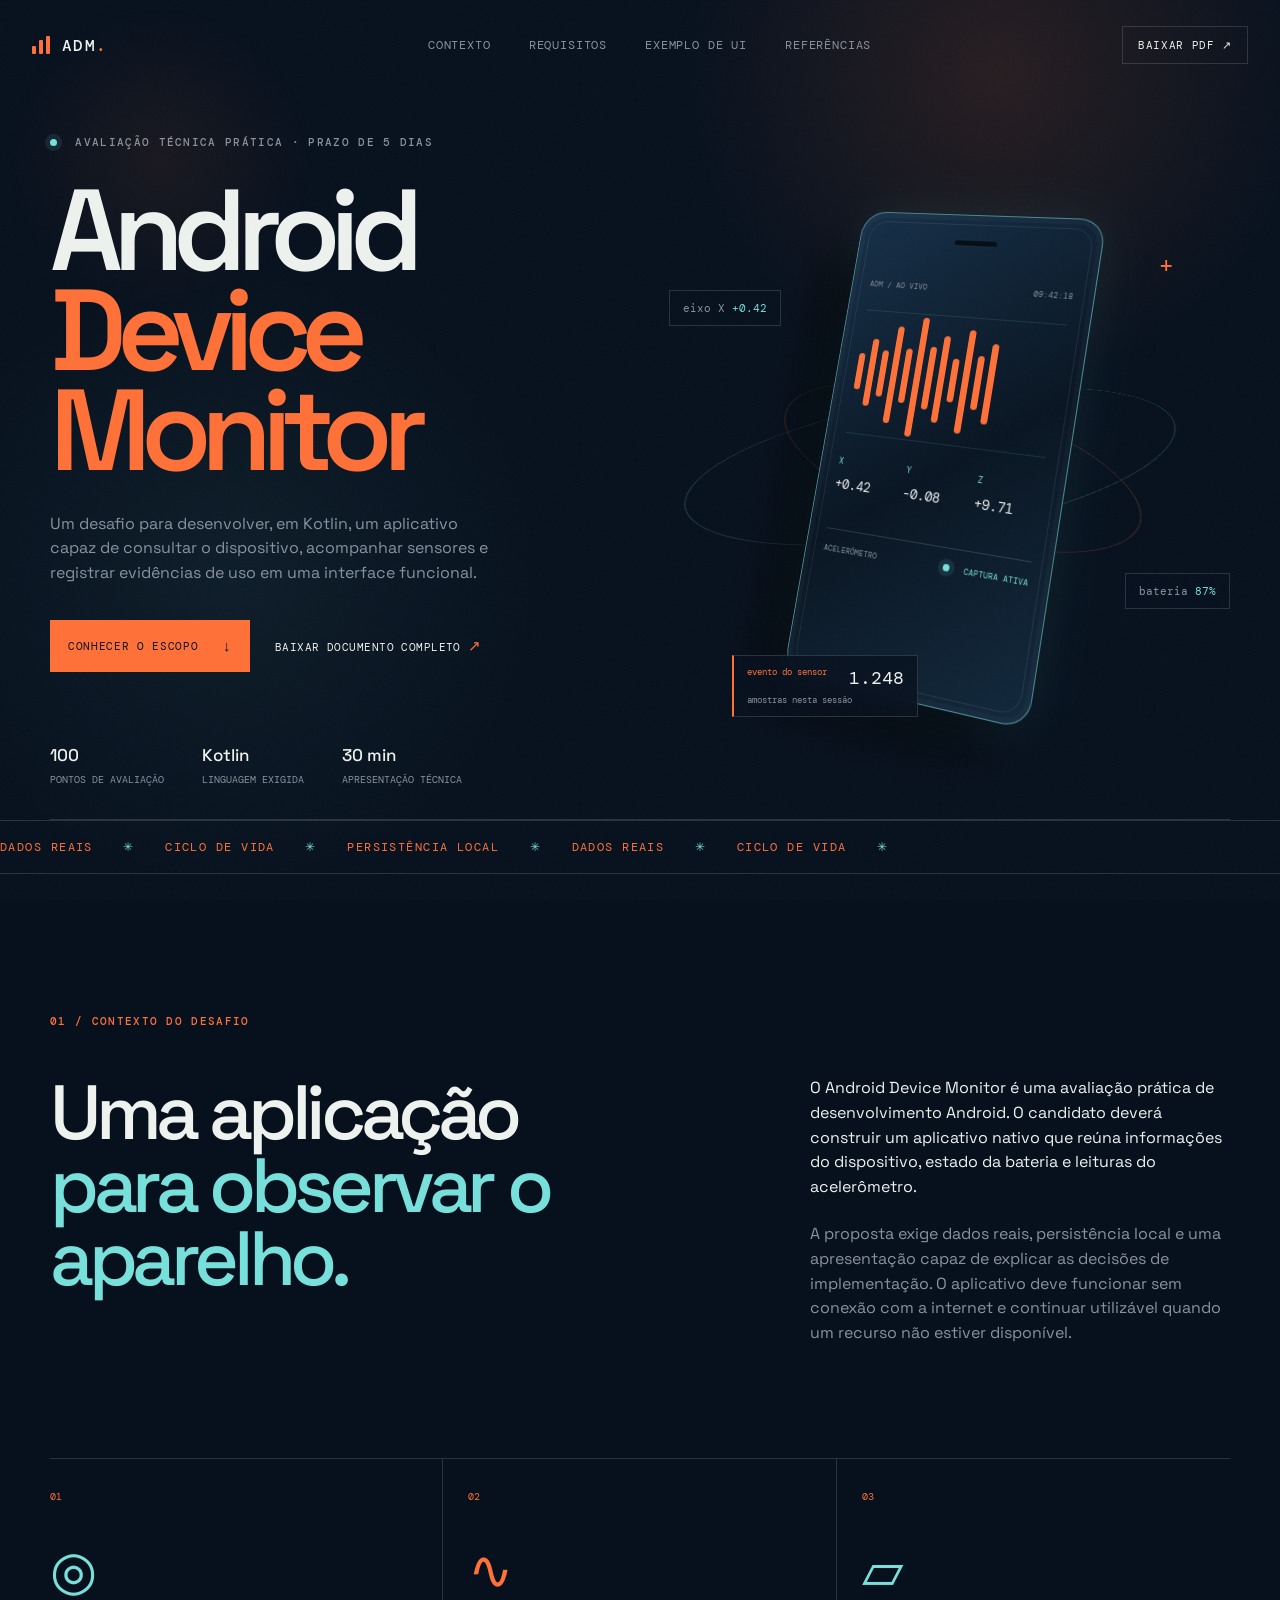
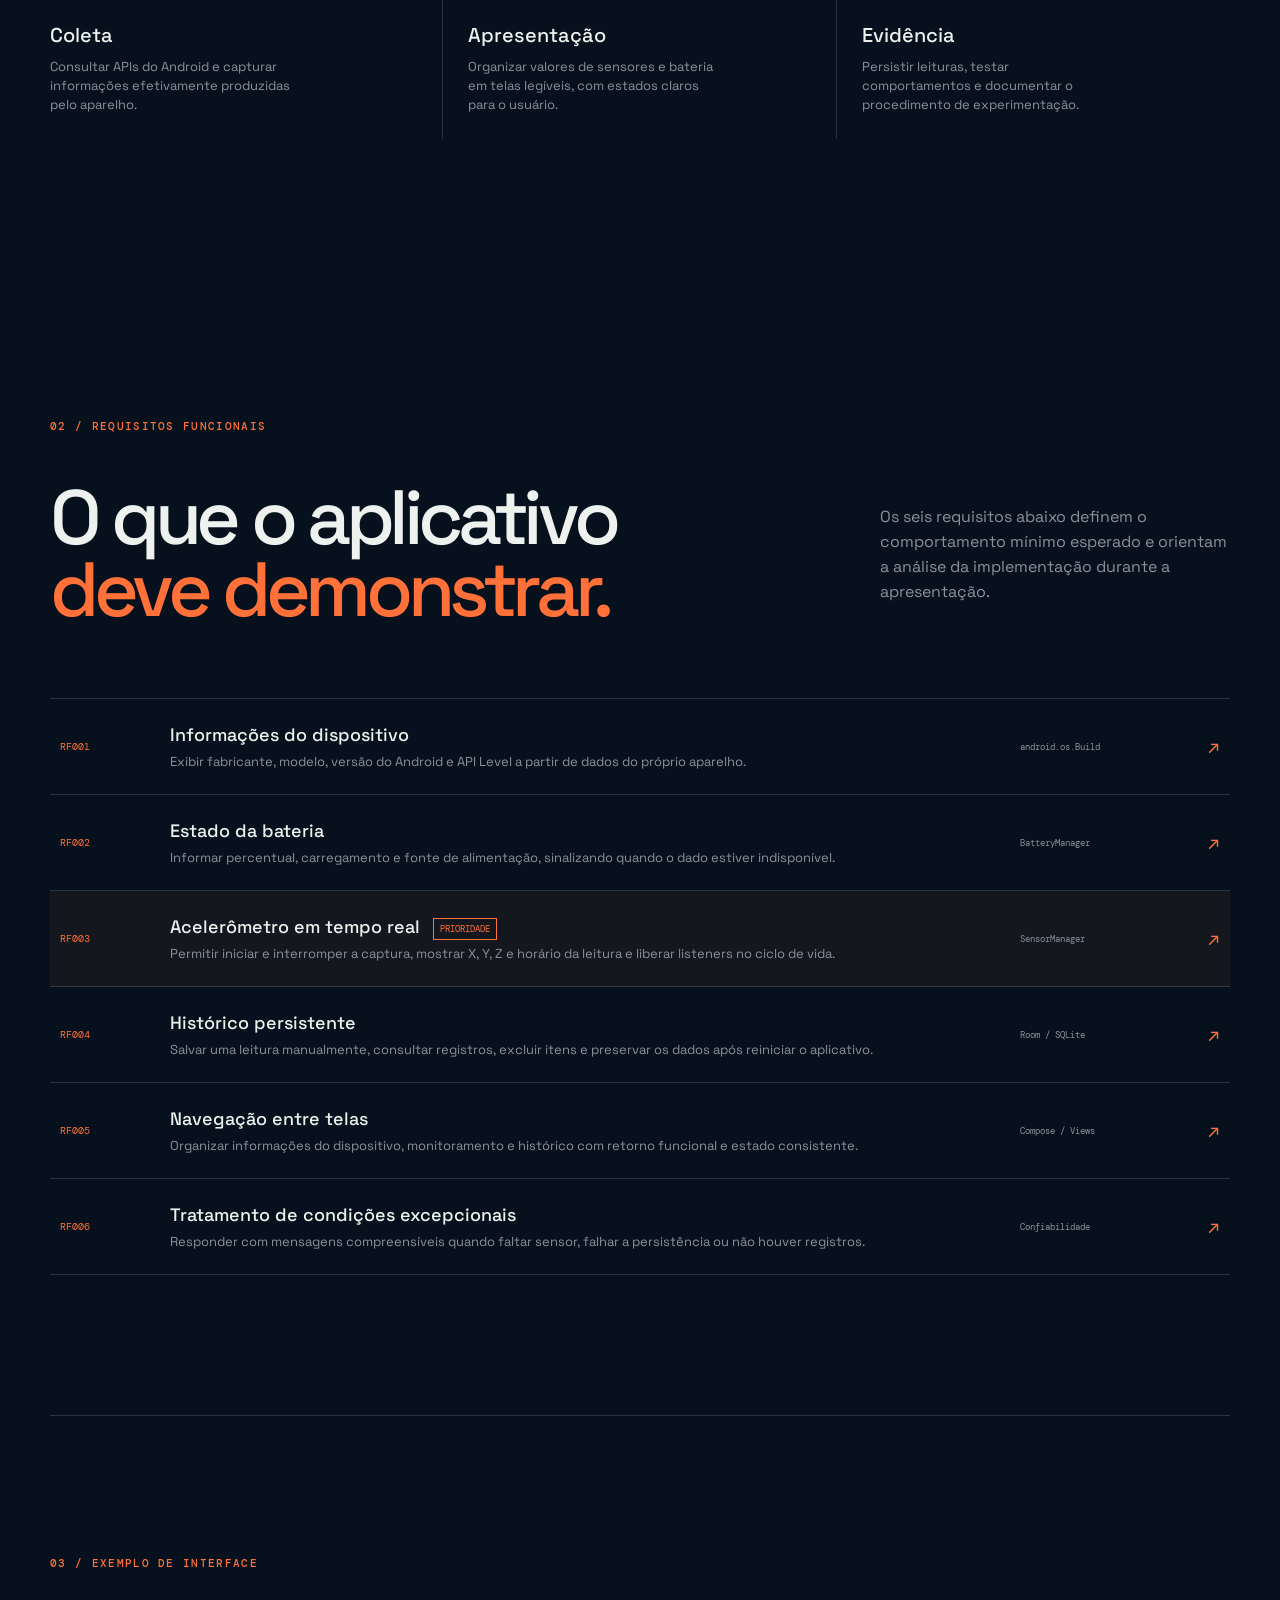
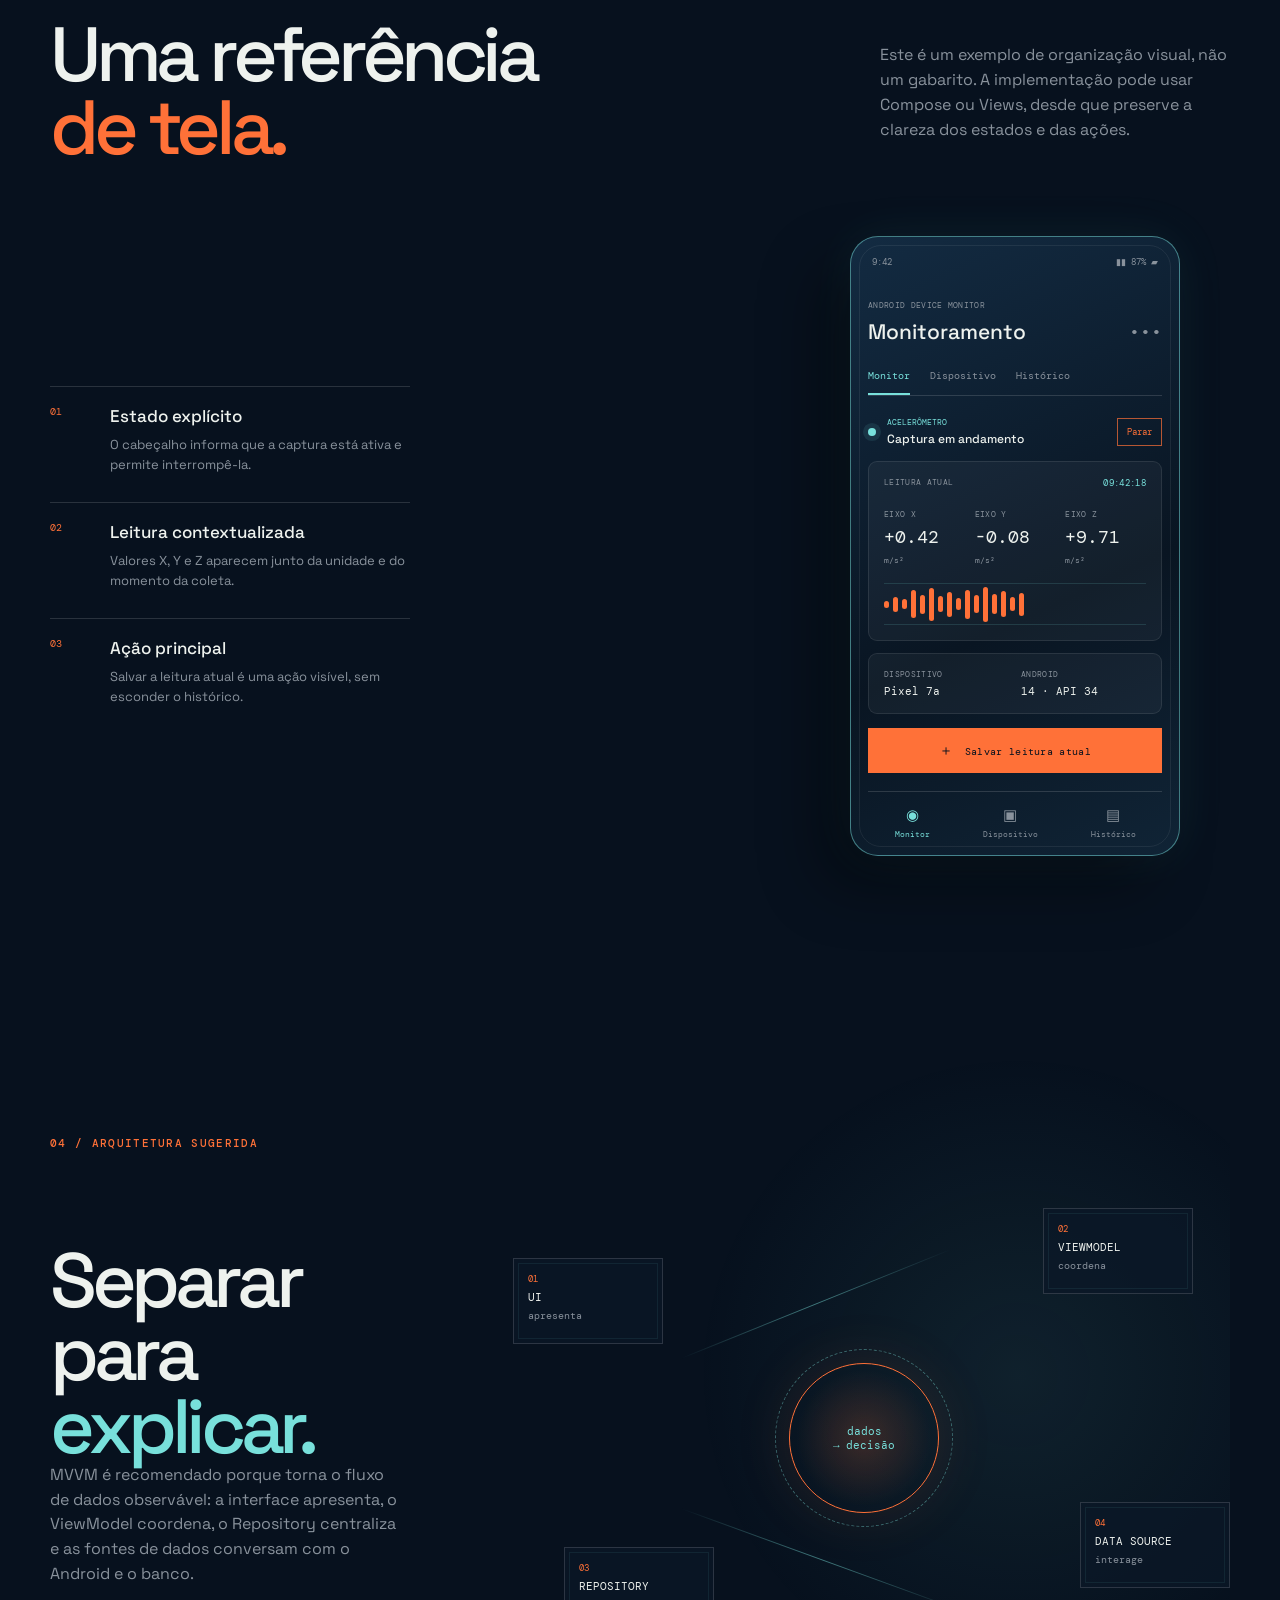
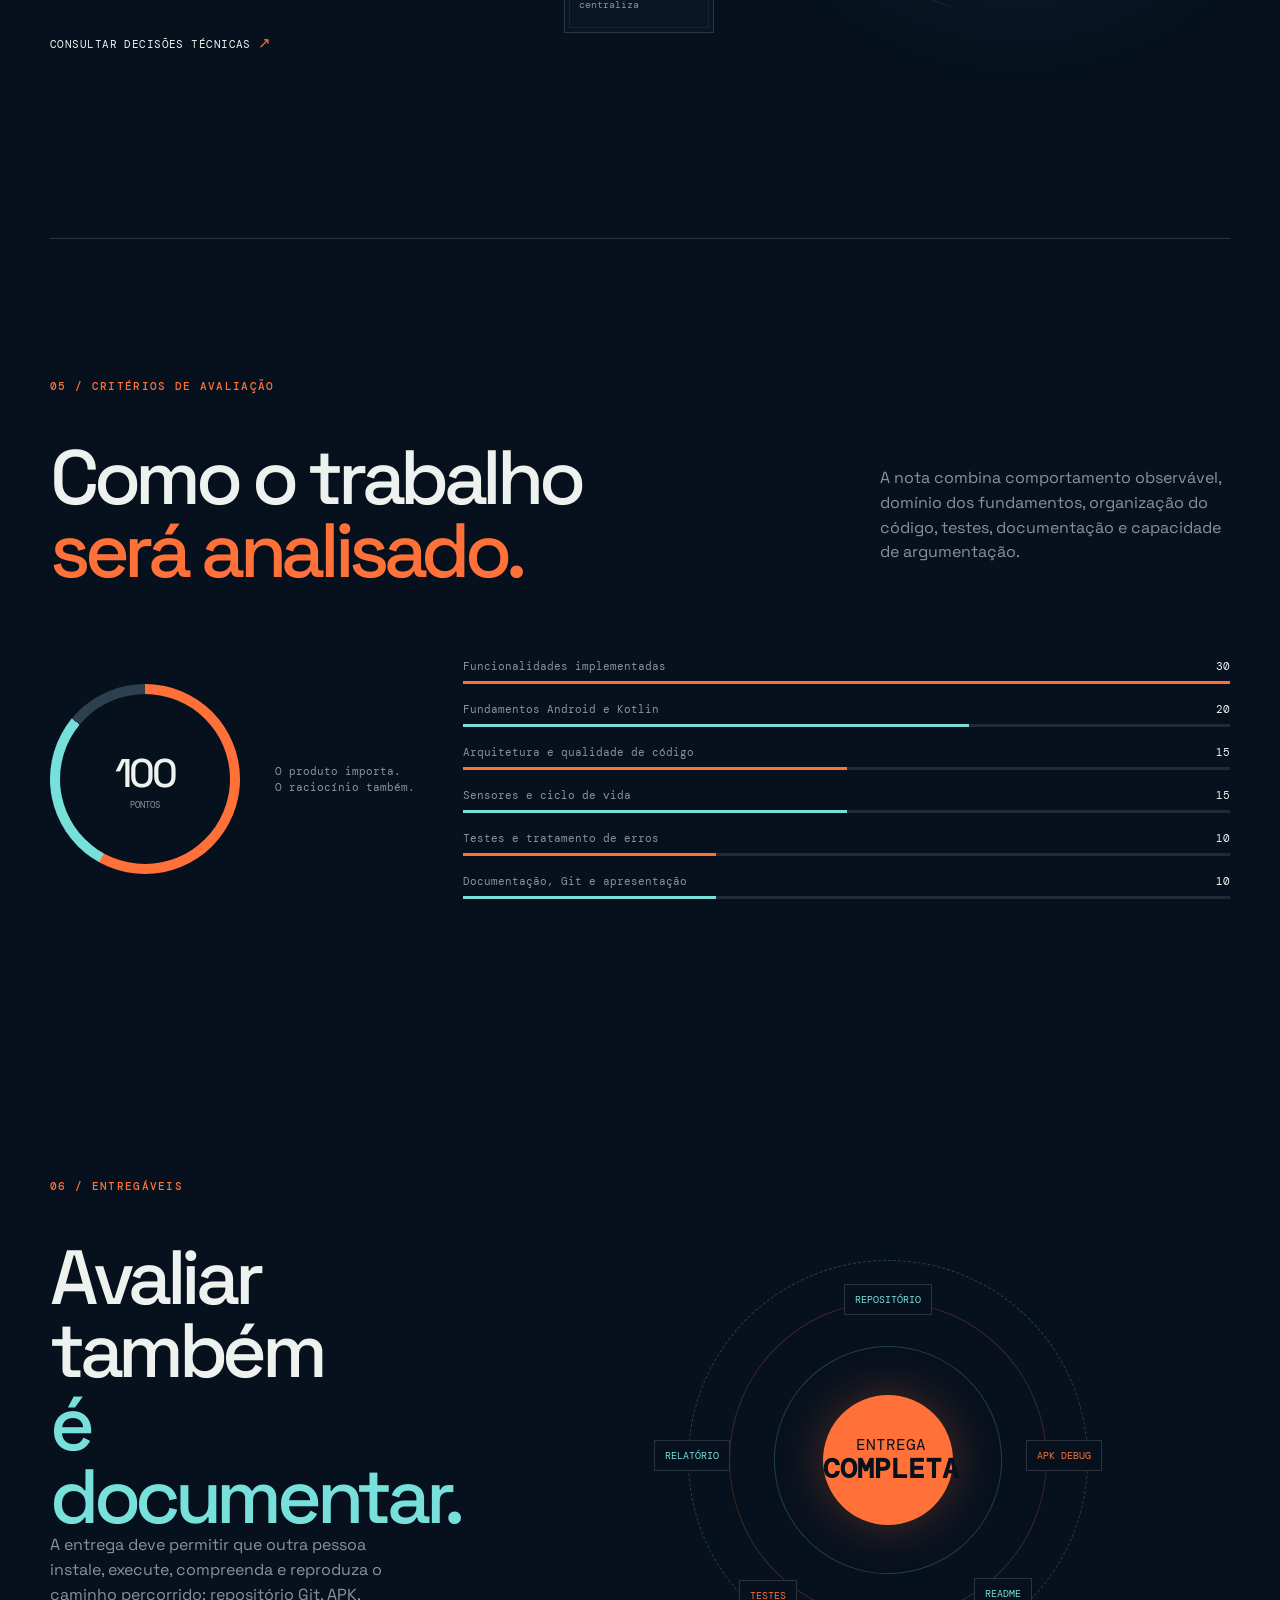
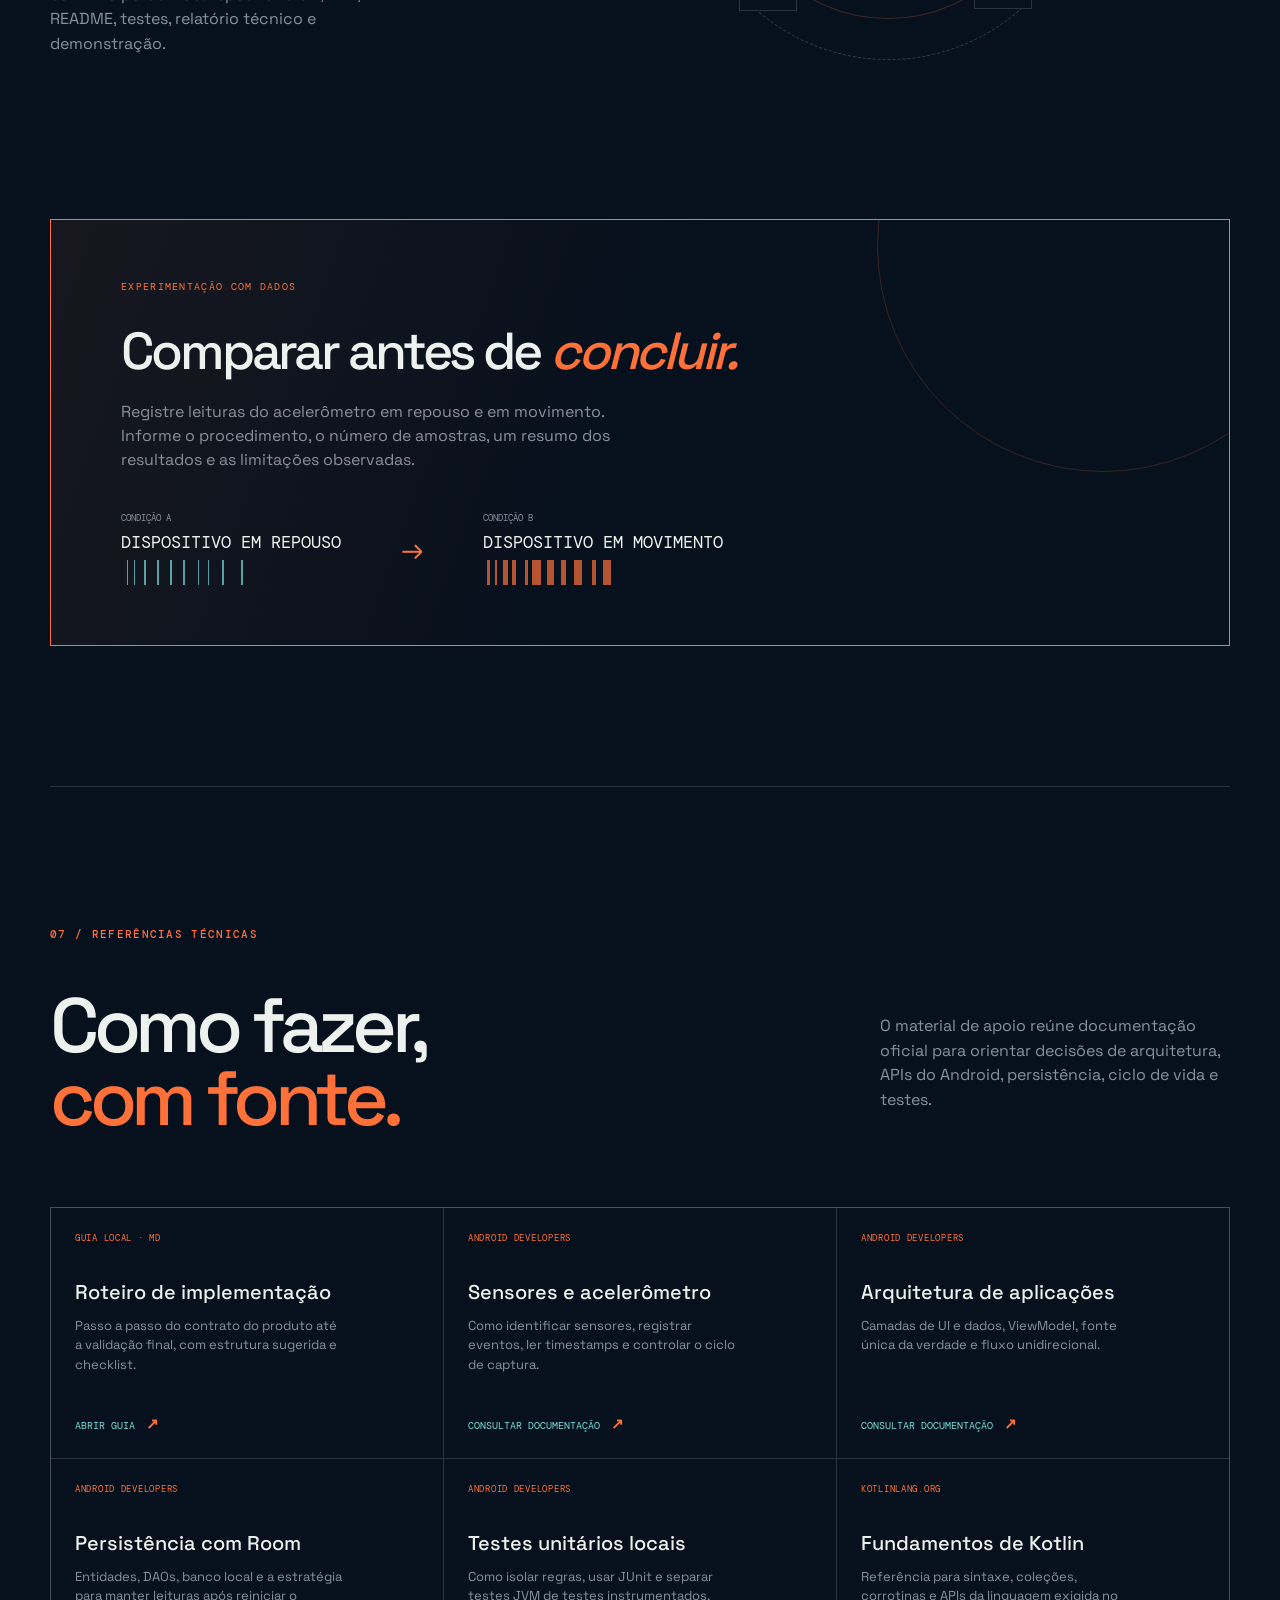
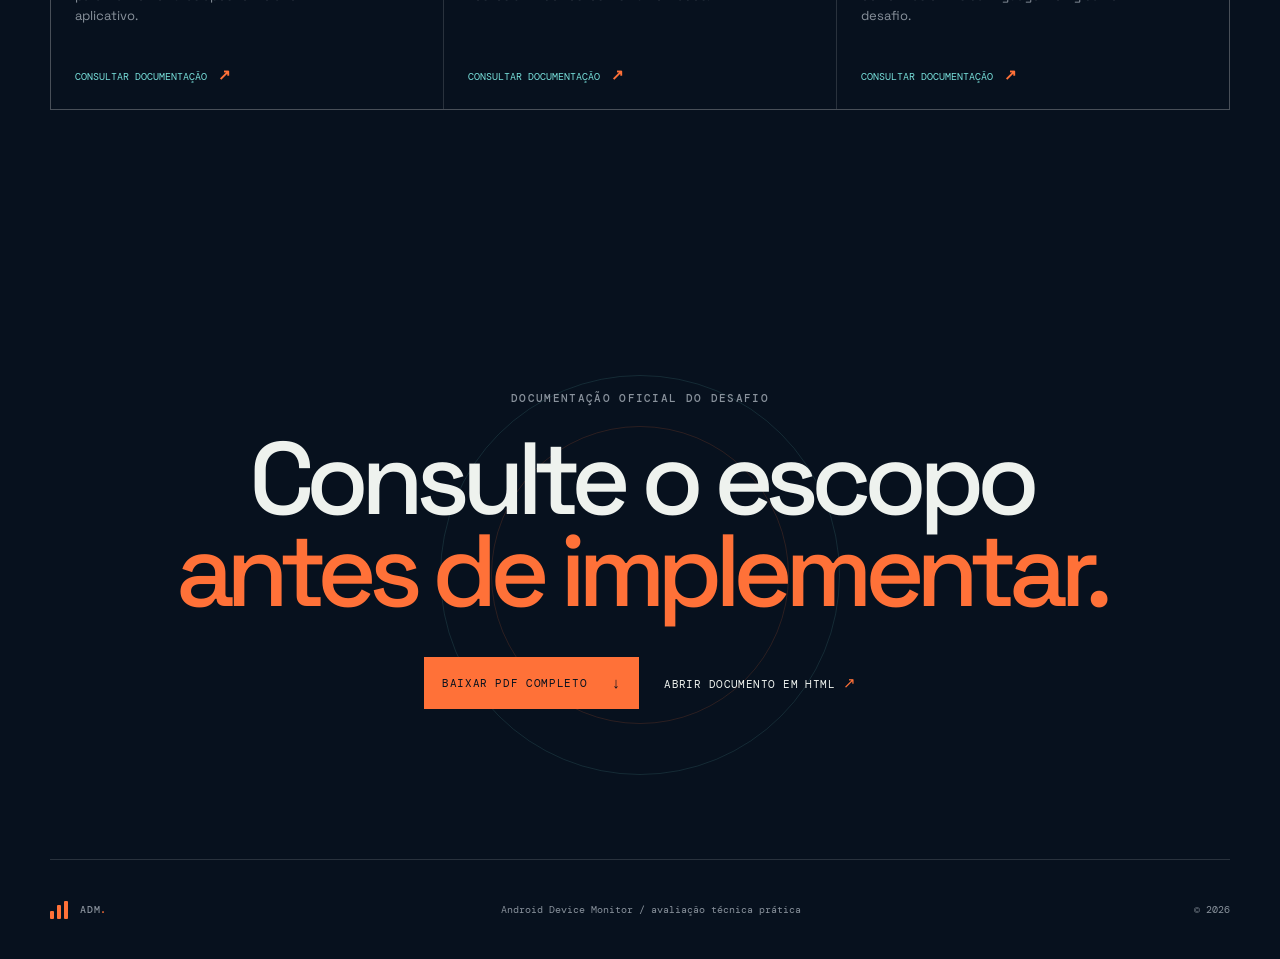
==== commit ea418919: "docs: add implementation guide and official references" ====
--- a/index.html
+++ b/index.html
@@ -23,6 +23,7 @@
         <a href="#brief">Contexto</a>
         <a href="#requirements">Requisitos</a>
         <a href="#ui-example">Exemplo de UI</a>
+        <a href="#resources">Referências</a>
       </nav>
       <a class="nav-cta" href="docs/android-device-monitor-desafio.pdf" download>Baixar PDF <span>↗</span></a>
     </header>
@@ -127,6 +128,19 @@
 
       <section class="experiment section-shell"><div class="experiment-card reveal"><div class="experiment-tag">EXPERIMENTAÇÃO COM DADOS</div><h2>Comparar antes de <span>concluir.</span></h2><p>Registre leituras do acelerômetro em repouso e em movimento. Informe o procedimento, o número de amostras, um resumo dos resultados e as limitações observadas.</p><div class="experiment-data"><div><span>CONDIÇÃO A</span><strong>DISPOSITIVO EM REPOUSO</strong><i class="mini-wave wave-still"></i></div><div class="data-divider">→</div><div><span>CONDIÇÃO B</span><strong>DISPOSITIVO EM MOVIMENTO</strong><i class="mini-wave wave-motion"></i></div></div></div></section>
 
+      <section class="resources section-shell" id="resources">
+        <div class="section-index">07 / REFERÊNCIAS TÉCNICAS</div>
+        <div class="section-heading"><div><h2>Como fazer,<br /><em>com fonte.</em></h2></div><p>O material de apoio reúne documentação oficial para orientar decisões de arquitetura, APIs do Android, persistência, ciclo de vida e testes.</p></div>
+        <div class="resource-grid">
+          <a class="resource-card reveal" href="docs/guia-implementacao.md"><span class="resource-type">GUIA LOCAL · MD</span><h3>Roteiro de implementação</h3><p>Passo a passo do contrato do produto até a validação final, com estrutura sugerida e checklist.</p><span class="resource-link">abrir guia <b>↗</b></span></a>
+          <a class="resource-card reveal reveal-delay" href="https://developer.android.com/develop/sensors-and-location/sensors/sensors_overview" target="_blank" rel="noreferrer"><span class="resource-type">ANDROID DEVELOPERS</span><h3>Sensores e acelerômetro</h3><p>Como identificar sensores, registrar eventos, ler timestamps e controlar o ciclo de captura.</p><span class="resource-link">consultar documentação <b>↗</b></span></a>
+          <a class="resource-card reveal reveal-delay-2" href="https://developer.android.com/topic/architecture" target="_blank" rel="noreferrer"><span class="resource-type">ANDROID DEVELOPERS</span><h3>Arquitetura de aplicações</h3><p>Camadas de UI e dados, ViewModel, fonte única da verdade e fluxo unidirecional.</p><span class="resource-link">consultar documentação <b>↗</b></span></a>
+          <a class="resource-card reveal" href="https://developer.android.com/training/data-storage/room" target="_blank" rel="noreferrer"><span class="resource-type">ANDROID DEVELOPERS</span><h3>Persistência com Room</h3><p>Entidades, DAOs, banco local e a estratégia para manter leituras após reiniciar o aplicativo.</p><span class="resource-link">consultar documentação <b>↗</b></span></a>
+          <a class="resource-card reveal reveal-delay" href="https://developer.android.com/training/testing/local-tests" target="_blank" rel="noreferrer"><span class="resource-type">ANDROID DEVELOPERS</span><h3>Testes unitários locais</h3><p>Como isolar regras, usar JUnit e separar testes JVM de testes instrumentados.</p><span class="resource-link">consultar documentação <b>↗</b></span></a>
+          <a class="resource-card reveal reveal-delay-2" href="https://kotlinlang.org/docs/" target="_blank" rel="noreferrer"><span class="resource-type">KOTLINLANG.ORG</span><h3>Fundamentos de Kotlin</h3><p>Referência para sintaxe, coleções, corrotinas e APIs da linguagem exigida no desafio.</p><span class="resource-link">consultar documentação <b>↗</b></span></a>
+        </div>
+      </section>
+
       <section class="final-cta section-shell"><div class="final-orb" aria-hidden="true"></div><p class="eyebrow">documentação oficial do desafio</p><h2>Consulte o escopo<br /><em>antes de implementar.</em></h2><div class="hero-actions"><a class="button button-primary" href="docs/android-device-monitor-desafio.pdf" download>Baixar PDF completo <span>↓</span></a><a class="text-link" href="docs/android-device-monitor-desafio.html" target="_blank">abrir documento em HTML <span>↗</span></a></div></section>
     </main>
     <footer class="site-footer section-shell"><a class="brand" href="#top"><span class="brand-mark"><i></i><i></i><i></i></span><span>ADM<span class="brand-dot">.</span></span></a><span>Android Device Monitor / avaliação técnica prática</span><span>© 2026</span></footer>
--- a/styles.css
+++ b/styles.css
@@ -1,2 +1,3 @@
 :root{--ink:#07111e;--paper:#eef2ee;--muted:#89929c;--orange:#ff7138;--cyan:#78e0db;--line:rgba(238,242,238,.15);--mono:'DM Mono',monospace;--sans:'Space Grotesk',sans-serif}*{box-sizing:border-box}html{scroll-behavior:smooth}body{margin:0;background:var(--ink);color:var(--paper);font-family:var(--sans);overflow-x:hidden}body:before{content:"";position:fixed;inset:0;z-index:-2;background:radial-gradient(circle at 78% 8%,rgba(255,113,56,.13),transparent 24%),radial-gradient(circle at 18% 64%,rgba(120,224,219,.06),transparent 26%),var(--ink)}.grain{position:fixed;inset:0;z-index:10;pointer-events:none;opacity:.08;background-image:url("data:image/svg+xml,%3Csvg xmlns='http://www.w3.org/2000/svg' width='180' height='180'%3E%3Cfilter id='n'%3E%3CfeTurbulence type='fractalNoise' baseFrequency='.8' numOctaves='3'/%3E%3C/filter%3E%3Crect width='100%25' height='100%25' filter='url(%23n)' opacity='.35'/%3E%3C/svg%3E")}a{color:inherit;text-decoration:none}.cursor-glow{position:fixed;z-index:-1;width:320px;height:320px;border-radius:50%;background:radial-gradient(circle,rgba(255,113,56,.08),transparent 68%);pointer-events:none;transition:transform .2s ease-out;top:0;left:0}.section-shell{width:min(1180px,calc(100% - 80px));margin:0 auto}.site-header{height:90px;display:flex;align-items:center;justify-content:space-between;width:min(1260px,calc(100% - 64px));margin:auto;position:relative;z-index:20}.brand{display:flex;gap:12px;align-items:center;font-family:var(--mono);font-weight:500;letter-spacing:.08em}.brand-dot{color:var(--orange)}.brand-mark{display:flex;align-items:flex-end;gap:3px;height:18px}.brand-mark i{display:block;width:4px;background:var(--orange);border-radius:1px}.brand-mark i:nth-child(1){height:8px}.brand-mark i:nth-child(2){height:14px}.brand-mark i:nth-child(3){height:18px}.top-nav{display:flex;gap:38px;margin-left:70px;color:var(--muted);font-size:12px;font-family:var(--mono);text-transform:uppercase;letter-spacing:.07em}.top-nav a:hover,.text-link:hover{color:var(--orange)}.nav-cta{font-family:var(--mono);font-size:11px;border:1px solid var(--line);padding:11px 15px;text-transform:uppercase;letter-spacing:.06em;transition:.25s}.nav-cta:hover{border-color:var(--orange);color:var(--orange)}.hero{min-height:730px;display:grid;grid-template-columns:52% 48%;align-items:center;position:relative}.hero:after{content:"";position:absolute;left:0;right:0;bottom:0;height:1px;background:var(--line)}.eyebrow,.section-index{font:500 11px var(--mono);letter-spacing:.12em;text-transform:uppercase;color:var(--muted)}.status-dot,.live-label i{display:inline-block;width:7px;height:7px;border-radius:50%;background:var(--cyan);box-shadow:0 0 0 5px rgba(120,224,219,.1);margin-right:10px}.hero h1{font-size:clamp(70px,9vw,124px);line-height:.87;letter-spacing:-.09em;margin:32px 0 30px;font-weight:600}.hero h1 em,.section-heading em,.score-heading em,.final-cta em{font-style:normal;color:var(--orange)}.hero-lead{max-width:450px;color:var(--muted);font-size:16px;line-height:1.55}.hero-actions{display:flex;align-items:center;gap:25px;margin-top:34px}.button{font-family:var(--mono);font-size:11px;letter-spacing:.06em;text-transform:uppercase;padding:16px 18px;display:inline-flex;gap:24px;align-items:center}.button-primary{background:var(--orange);color:var(--ink);transition:.25s}.button-primary:hover{background:#ff8e60;transform:translateY(-3px);box-shadow:0 14px 30px rgba(255,113,56,.2)}.text-link{font:11px var(--mono);color:var(--paper);text-transform:uppercase;letter-spacing:.04em}.text-link span,.button span{color:var(--orange);font-size:15px}.button-primary span{color:var(--ink)}.hero-stats{display:flex;gap:38px;margin-top:72px}.hero-stats div{display:flex;flex-direction:column;gap:7px}.hero-stats strong{font-size:17px;font-weight:500}.hero-stats span{font:10px var(--mono);color:var(--muted);text-transform:uppercase}.hero-visual{height:570px;position:relative;perspective:1000px}.phone-tilt{width:260px;height:485px;position:absolute;left:50%;top:50%;transform:translate(-50%,-50%) rotateY(-21deg) rotateX(8deg) rotateZ(7deg);transform-style:preserve-3d;transition:transform .25s ease-out}.phone-face{width:100%;height:100%;border-radius:26px;border:1px solid rgba(120,224,219,.55);background:linear-gradient(145deg,#163049,#091522 53%,#12283c);padding:26px 20px;box-shadow:-35px 35px 55px rgba(0,0,0,.5),inset 0 0 0 5px rgba(255,255,255,.025),0 0 50px rgba(120,224,219,.1);transform:translateZ(18px)}.phone-face:before{content:"";position:absolute;inset:9px;border-radius:20px;border:1px solid rgba(255,255,255,.08);pointer-events:none}.phone-camera{height:5px;width:45px;border-radius:5px;background:#03070b;margin:0 auto 40px;opacity:.8}.phone-ui-top,.phone-foot{display:flex;justify-content:space-between;font:8px var(--mono);color:var(--muted)}.waveform{height:130px;display:flex;align-items:center;gap:6px;margin:23px 2px;border-top:1px solid rgba(120,224,219,.12);border-bottom:1px solid rgba(120,224,219,.12)}.waveform i{width:7px;background:var(--orange);display:block;border-radius:10px;animation:bars 1.5s ease-in-out infinite alternate}.waveform i:nth-child(1){height:30%}.waveform i:nth-child(2){height:55%;animation-delay:.1s}.waveform i:nth-child(3){height:38%;animation-delay:.2s}.waveform i:nth-child(4){height:78%;animation-delay:.3s}.waveform i:nth-child(5){height:44%;animation-delay:.4s}.waveform i:nth-child(6){height:96%;animation-delay:.5s}.waveform i:nth-child(7){height:50%;animation-delay:.6s}.waveform i:nth-child(8){height:68%;animation-delay:.7s}.waveform i:nth-child(9){height:34%;animation-delay:.8s}.waveform i:nth-child(10){height:82%;animation-delay:.9s}.waveform i:nth-child(11){height:42%;animation-delay:1s}.waveform i:nth-child(12){height:63%;animation-delay:1.1s}.axis-readout{display:grid;grid-template-columns:repeat(3,1fr);gap:10px}.axis-readout div{display:flex;flex-direction:column;gap:8px}.axis-readout span{font:9px var(--mono);color:var(--cyan)}.axis-readout b{font:14px var(--mono);font-weight:400}.phone-line{height:1px;background:var(--line);margin:37px 0 14px}.live-label{color:var(--cyan)}.signal,.telemetry-chip{position:absolute;font:11px var(--mono);background:rgba(8,17,31,.8);border:1px solid var(--line);backdrop-filter:blur(10px);padding:10px 13px;color:var(--muted)}.signal b{color:var(--cyan);font-weight:400}.signal-a{top:21%;left:1%;animation:float 4s ease-in-out infinite}.signal-b{right:0;bottom:23%;animation:float 4s ease-in-out 1s infinite}.telemetry-chip{bottom:4%;left:12%;display:grid;grid-template-columns:1fr auto;gap:4px 22px;border-left:2px solid var(--orange)}.telemetry-chip span{font-size:9px;color:var(--orange)}.telemetry-chip b{color:var(--paper);font-size:18px;font-weight:400}.telemetry-chip small{grid-column:1/-1;color:var(--muted);font-size:9px}.orbit{position:absolute;border:1px solid rgba(120,224,219,.22);border-radius:50%;left:50%;top:50%;transform:translate(-50%,-50%) rotateX(62deg) rotateZ(-25deg);animation:spin 14s linear infinite}.orbit-a{width:520px;height:270px}.orbit-b{width:440px;height:230px;transform:translate(-50%,-50%) rotateX(62deg) rotateZ(45deg);animation-duration:18s;animation-direction:reverse;border-color:rgba(255,113,56,.22)}.hero-crosshair{position:absolute;right:10%;top:14%;font:24px var(--mono);color:var(--orange)}.marquee-band{overflow:hidden;border-top:1px solid var(--line);border-bottom:1px solid var(--line);color:var(--orange);font:12px var(--mono);letter-spacing:.12em;white-space:nowrap}.marquee-track{padding:18px 0;animation:marquee 28s linear infinite;display:inline-block}.marquee-track span{color:var(--cyan);margin:0 22px}.brief,.requirements,.architecture,.score,.deliverables{padding:140px 0}.section-index{color:var(--orange);margin-bottom:48px}.brief-grid{display:grid;grid-template-columns:55% 45%;margin-bottom:90px}.brief h2,.section-heading h2,.architecture h2,.score h2,.deliverables h2{font-size:clamp(48px,6vw,78px);line-height:.95;letter-spacing:-.07em;margin:0;font-weight:500}.brief h2 span,.architecture h2 span,.deliverables h2 span{color:var(--cyan)}.brief-body{max-width:420px;justify-self:end}.brief-body p,.architecture-copy p,.deliverable-copy p,.section-heading p,.score-heading p{font-size:16px;line-height:1.55;margin:0 0 22px;color:var(--paper)}.brief-body .muted,.architecture-copy p,.deliverable-copy p,.section-heading p,.score-heading p{color:var(--muted)}.principles{display:grid;grid-template-columns:repeat(3,1fr);border-top:1px solid var(--line)}.principle-card{padding:25px 25px 24px 0;border-right:1px solid var(--line);min-height:260px;position:relative}.principle-card:nth-child(2),.principle-card:nth-child(3){padding-left:25px}.principle-card:last-child{border-right:0}.card-number{font:10px var(--mono);color:var(--orange)}.card-icon{font-size:54px;color:var(--cyan);font-family:serif;margin:34px 0 20px}.icon-wave{color:var(--orange)}.principle-card h3{font-size:20px;font-weight:500;margin:0 0 10px}.principle-card p{color:var(--muted);line-height:1.45;font-size:13px;max-width:250px;margin:0}.section-heading,.score-heading{display:grid;grid-template-columns:55% 45%;align-items:end;margin-bottom:72px}.section-heading p,.score-heading p{max-width:350px;justify-self:end}.requirement-list{border-top:1px solid var(--line)}.requirement-row{display:grid;grid-template-columns:90px 1fr 150px 30px;align-items:center;gap:20px;border-bottom:1px solid var(--line);padding:24px 10px;transition:.3s}.requirement-row:hover,.requirement-highlight{background:rgba(255,113,56,.06)}.req-id,.req-api{font:10px var(--mono);color:var(--orange)}.req-main h3{font-size:18px;margin:0 0 7px;font-weight:500}.req-main p{margin:0;color:var(--muted);font-size:13px}.req-api{color:var(--muted);font-size:9px}.req-arrow{font-size:19px;color:var(--orange);text-align:right}.live-pill{font:9px var(--mono);border:1px solid var(--orange);color:var(--orange);padding:4px 6px;vertical-align:middle;margin-left:8px}.architecture{background:radial-gradient(circle at 82% 45%,rgba(120,224,219,.08),transparent 30%)}.architecture-layout,.deliverable-grid{display:grid;grid-template-columns:38% 62%;align-items:center}.architecture-copy{max-width:350px}.architecture-copy .text-link{display:inline-block;margin-top:24px}.architecture-map{height:500px;position:relative}.map-node{position:absolute;width:150px;height:86px;border:1px solid var(--line);background:rgba(11,23,39,.75);padding:14px;display:flex;flex-direction:column;gap:5px;z-index:2}.map-node:after{content:"";position:absolute;inset:4px;border:1px solid rgba(120,224,219,.08);pointer-events:none}.map-node small{font:9px var(--mono);color:var(--orange)}.map-node strong{font:11px var(--mono);color:var(--paper);font-weight:400}.map-node span{font:10px var(--mono);color:var(--muted)}.node-ui{left:2%;top:12%}.node-vm{right:5%;top:2%}.node-repo{left:9%;bottom:13%}.node-data{right:0;bottom:22%}.map-center{position:absolute;left:50%;top:48%;transform:translate(-50%,-50%);width:150px;height:150px;border-radius:50%;border:1px solid var(--orange);display:grid;place-items:center;text-align:center;font:11px var(--mono);color:var(--cyan);background:radial-gradient(circle,rgba(255,113,56,.2),transparent 65%);box-shadow:0 0 60px rgba(255,113,56,.12)}.center-ring{position:absolute;inset:-15px;border:1px dashed rgba(120,224,219,.4);border-radius:50%;animation:spin 15s linear infinite}.map-line{height:1px;background:linear-gradient(90deg,transparent,var(--cyan),transparent);position:absolute;transform-origin:left;opacity:.5}.line-one{width:290px;top:32%;left:25%;transform:rotate(-22deg)}.line-two{width:300px;top:62%;left:25%;transform:rotate(20deg)}.score{border-top:1px solid var(--line)}.score-layout{display:grid;grid-template-columns:35% 65%;align-items:center}.score-chart{display:flex;align-items:center;gap:35px}.donut{width:190px;height:190px;border-radius:50%;background:conic-gradient(var(--orange) 0 58%,var(--cyan) 58% 86%,#2c4050 86% 100%);display:grid;place-items:center;position:relative}.donut:after{content:"";position:absolute;inset:10px;background:var(--ink);border-radius:50%}.donut div{z-index:1;text-align:center;display:flex;flex-direction:column}.donut strong{font-size:40px;font-weight:500;letter-spacing:-.08em}.donut span{font:9px var(--mono);color:var(--muted)}.chart-caption{font:11px var(--mono);color:var(--muted);line-height:1.5}.score-bars{display:flex;flex-direction:column;gap:18px}.score-item>div{display:flex;justify-content:space-between;font:11px var(--mono);color:var(--muted);margin-bottom:8px}.score-item b{color:var(--paper);font-weight:400}.score-item>i{display:block;height:3px;background:rgba(255,255,255,.1);overflow:hidden}.score-item em{display:block;width:var(--w);height:100%;background:var(--orange);animation:load 1.2s ease both}.score-item:nth-child(even) em{background:var(--cyan)}.deliverable-grid{grid-template-columns:42% 58%}.deliverable-copy{max-width:350px}.deliverable-orbit{height:400px;position:relative;border:1px dashed rgba(120,224,219,.25);border-radius:50%;width:400px;justify-self:center;animation:slow-breathe 6s ease-in-out infinite}.deliverable-orbit:before,.deliverable-orbit:after{content:"";position:absolute;border:1px solid rgba(255,113,56,.22);border-radius:50%;inset:40px;transform:rotate(45deg)}.deliverable-orbit:after{inset:85px;border-color:rgba(120,224,219,.22);transform:rotate(-30deg)}.orbit-core{position:absolute;left:50%;top:50%;transform:translate(-50%,-50%);height:130px;width:130px;border-radius:50%;display:grid;place-items:center;text-align:center;background:var(--orange);color:var(--ink);font:16px var(--mono);line-height:1.1;box-shadow:0 0 50px rgba(255,113,56,.27)}.orbit-core b{font-size:28px}.orbit-label{position:absolute;font:10px var(--mono);background:var(--ink);border:1px solid var(--line);padding:8px 10px;z-index:2}.label-repo{top:23px;left:50%;transform:translateX(-50%);color:var(--cyan)}.label-apk{right:-15px;top:45%;color:var(--orange)}.label-doc{bottom:50px;right:55px;color:var(--cyan)}.label-test{bottom:48px;left:50px;color:var(--orange)}.label-report{left:-35px;top:45%;color:var(--cyan)}.experiment{padding:0 0 140px}.experiment-card{border:1px solid var(--orange);padding:60px 70px;position:relative;overflow:hidden;background:linear-gradient(110deg,rgba(255,113,56,.07),transparent 50%)}.experiment-card:after{content:"";position:absolute;width:450px;height:450px;border-radius:50%;border:1px solid rgba(255,113,56,.2);right:-100px;top:-200px}.experiment-tag{font:10px var(--mono);color:var(--orange);letter-spacing:.13em}.experiment-card h2{font-size:52px;letter-spacing:-.06em;font-weight:500;margin:25px 0 14px}.experiment-card h2 span{color:var(--orange);font-style:italic}.experiment-card p{color:var(--muted);max-width:520px;line-height:1.5}.experiment-data{display:flex;align-items:center;gap:60px;margin-top:40px}.experiment-data>div:not(.data-divider){display:flex;flex-direction:column;gap:7px}.experiment-data span{font:9px var(--mono);color:var(--muted)}.experiment-data strong{font:17px var(--mono);font-weight:400}.data-divider{font-size:28px;color:var(--orange)}.mini-wave{display:block;width:145px;height:25px;background:linear-gradient(90deg,transparent 0 4%,var(--cyan) 4% 5%,transparent 5% 9%,var(--cyan) 9% 10%,transparent 10% 16%,var(--cyan) 16% 17%,transparent 17% 25%,var(--cyan) 25% 26%,transparent 26% 34%,var(--cyan) 34% 35%,transparent 35% 43%,var(--cyan) 43% 44%,transparent 44% 53%,var(--cyan) 53% 54%,transparent 54% 60%,var(--cyan) 60% 61%,transparent 61% 70%,var(--cyan) 70% 71%,transparent 71% 83%,var(--cyan) 83% 84%,transparent 84%);opacity:.7}.wave-motion{background:linear-gradient(90deg,transparent 0 3%,var(--orange) 3% 5%,transparent 5% 8%,var(--orange) 8% 10%,transparent 10% 14%,var(--orange) 14% 17%,transparent 17% 20%,var(--orange) 20% 23%,transparent 23% 29%,var(--orange) 29% 31%,transparent 31% 34%,var(--orange) 34% 40%,transparent 40% 44%,var(--orange) 44% 49%,transparent 49% 54%,var(--orange) 54% 57%,transparent 57% 63%,var(--orange) 63% 68%,transparent 68% 75%,var(--orange) 75% 78%,transparent 78% 83%,var(--orange) 83% 88%,transparent 88%)}.final-cta{text-align:center;padding:130px 0 150px;position:relative}.final-cta h2{font-size:clamp(58px,8vw,108px);line-height:.9;letter-spacing:-.08em;margin:28px 0 40px;font-weight:500}.final-cta .hero-actions{justify-content:center}.final-orb{position:absolute;width:400px;height:400px;border-radius:50%;border:1px solid rgba(120,224,219,.12);left:50%;top:50%;transform:translate(-50%,-45%);z-index:-1}.final-orb:before{content:"";position:absolute;inset:50px;border:1px solid rgba(255,113,56,.15);border-radius:50%;animation:spin 18s linear infinite}.site-footer{border-top:1px solid var(--line);height:100px;display:flex;align-items:center;justify-content:space-between;color:var(--muted);font:10px var(--mono)}.reveal{opacity:0;transform:translateY(20px);transition:opacity .8s ease,transform .8s ease}.reveal.is-visible{opacity:1;transform:translateY(0)}.reveal-delay{transition-delay:.15s}.reveal-delay-2{transition-delay:.3s}@keyframes bars{to{transform:scaleY(.6);opacity:.6}}@keyframes spin{to{transform:translate(-50%,-50%) rotateX(62deg) rotateZ(335deg)}}@keyframes float{0%,100%{transform:translateY(0)}50%{transform:translateY(-9px)}}@keyframes marquee{to{transform:translateX(-50%)}}@keyframes load{from{width:0}}@keyframes slow-breathe{0%,100%{transform:rotate(0) scale(1)}50%{transform:rotate(5deg) scale(1.02)}}@media(max-width:800px){.section-shell{width:min(100% - 40px,600px)}.site-header{width:calc(100% - 40px);height:72px}.top-nav{display:none}.nav-cta{padding:9px;font-size:9px}.hero{display:flex;flex-direction:column;align-items:flex-start;padding-top:60px;min-height:auto}.hero h1{font-size:75px}.hero-visual{width:100%;height:570px}.hero-stats{margin:50px 0 0;gap:18px}.hero-stats strong{font-size:14px}.hero-stats span{font-size:8px}.brief,.requirements,.architecture,.score,.deliverables{padding:90px 0}.brief-grid,.section-heading,.architecture-layout,.score-layout,.deliverable-grid{display:flex;flex-direction:column;gap:45px;align-items:flex-start}.brief-body,.section-heading p,.score-heading p{justify-self:auto;max-width:none}.principles{display:block}.principle-card,.principle-card:nth-child(2),.principle-card:nth-child(3){padding:25px 0;border-right:0;border-bottom:1px solid var(--line);min-height:auto}.requirement-row{grid-template-columns:55px 1fr 25px;gap:9px}.req-api{display:none}.req-main h3{font-size:15px}.req-main p{font-size:11px}.architecture-map{width:100%;height:430px}.map-node{width:125px}.node-ui{left:0}.node-vm{right:0}.node-repo{left:0}.node-data{right:0}.map-center{width:120px;height:120px}.line-one,.line-two{width:180px}.score-chart{width:100%;justify-content:center}.score-bars{width:100%}.deliverable-orbit{width:320px;height:320px;align-self:center}.label-report{left:-15px}.label-apk{right:-25px}.experiment-card{padding:35px 25px}.experiment-card h2{font-size:39px}.experiment-data{gap:20px}.experiment-data strong{font-size:13px}.mini-wave{width:90px}.site-footer{height:auto;padding:28px 0;gap:18px;align-items:flex-start;flex-direction:column}.final-cta{padding:100px 0}.final-cta .hero-actions{flex-direction:column;gap:20px}}
  .ui-example{padding:140px 0;border-top:1px solid var(--line)}.ui-showcase{display:grid;grid-template-columns:1fr 430px;gap:80px;align-items:center}.ui-notes{display:flex;flex-direction:column;gap:28px;max-width:360px}.ui-note{display:grid;grid-template-columns:42px 1fr;gap:18px;border-top:1px solid var(--line);padding-top:18px}.ui-note>span{font:10px var(--mono);color:var(--orange)}.ui-note strong{font-size:17px;font-weight:500}.ui-note p{font-size:13px;line-height:1.5;color:var(--muted);margin:8px 0 0}.ui-device{width:330px;min-height:620px;justify-self:center;border:1px solid rgba(120,224,219,.5);border-radius:28px;padding:18px 17px 12px;background:linear-gradient(155deg,#132b42,#091522 60%,#102436);box-shadow:-30px 30px 60px rgba(0,0,0,.38),0 0 50px rgba(120,224,219,.08);position:relative;overflow:hidden}.ui-device:before{content:"";position:absolute;inset:8px;border:1px solid rgba(255,255,255,.07);border-radius:22px;pointer-events:none}.ui-device-bar,.ui-appbar,.ui-tabs,.ui-live-state,.ui-reading-head,.ui-reading-values,.ui-device-card,.ui-bottom-nav{position:relative;z-index:1}.ui-device-bar{display:flex;justify-content:space-between;font:9px var(--mono);color:var(--muted);padding:1px 4px 24px}.ui-appbar{display:flex;justify-content:space-between;align-items:end}.ui-appbar small,.ui-reading-head,.ui-device-card small,.ui-reading-values small{font:8px var(--mono);color:var(--muted);letter-spacing:.04em}.ui-appbar strong{display:block;font-size:21px;font-weight:500;margin-top:5px}.ui-menu{font:18px var(--mono);color:var(--muted)}.ui-tabs{display:flex;gap:20px;border-bottom:1px solid var(--line);margin-top:24px}.ui-tabs span{padding-bottom:11px;font:10px var(--mono);color:var(--muted)}.ui-tabs .active{color:var(--cyan);border-bottom:2px solid var(--cyan)}.ui-live-state{display:flex;align-items:center;gap:11px;margin:21px 0 14px}.ui-live-state small{display:block;color:var(--cyan);font:8px var(--mono)}.ui-live-state strong{display:block;font-size:12px;font-weight:500;margin-top:4px}.ui-live-state button{margin-left:auto;background:transparent;border:1px solid rgba(255,113,56,.7);color:var(--orange);font:9px var(--mono);padding:7px 9px}.live-pulse{width:8px;height:8px;border-radius:50%;background:var(--cyan);box-shadow:0 0 0 5px rgba(120,224,219,.1);animation:pulse 1.7s ease-in-out infinite}.ui-reading-card,.ui-device-card{background:rgba(255,255,255,.045);border:1px solid rgba(255,255,255,.09);padding:15px;border-radius:9px}.ui-reading-head{display:flex;justify-content:space-between;color:var(--muted)}.ui-reading-head b{font-weight:400;color:var(--cyan);font-size:9px}.ui-reading-values{display:grid;grid-template-columns:repeat(3,1fr);gap:10px;margin-top:20px}.ui-reading-values div{display:flex;flex-direction:column;gap:6px}.ui-reading-values strong{font:18px var(--mono);font-weight:400;color:var(--paper)}.ui-reading-values span{font:8px var(--mono);color:var(--muted)}.ui-sparkline{height:42px;display:flex;align-items:center;gap:4px;border-top:1px solid rgba(120,224,219,.15);border-bottom:1px solid rgba(120,224,219,.15);margin-top:18px}.ui-sparkline i{display:block;width:5px;background:var(--orange);border-radius:4px;animation:bars 1.3s ease-in-out infinite alternate}.ui-sparkline i:nth-child(1){height:18%}.ui-sparkline i:nth-child(2){height:36%}.ui-sparkline i:nth-child(3){height:25%}.ui-sparkline i:nth-child(4){height:70%}.ui-sparkline i:nth-child(5){height:48%}.ui-sparkline i:nth-child(6){height:82%}.ui-sparkline i:nth-child(7){height:40%}.ui-sparkline i:nth-child(8){height:62%}.ui-sparkline i:nth-child(9){height:30%}.ui-sparkline i:nth-child(10){height:74%}.ui-sparkline i:nth-child(11){height:45%}.ui-sparkline i:nth-child(12){height:88%}.ui-sparkline i:nth-child(13){height:50%}.ui-sparkline i:nth-child(14){height:65%}.ui-sparkline i:nth-child(15){height:35%}.ui-sparkline i:nth-child(16){height:56%}.ui-device-card{display:grid;grid-template-columns:1fr 1fr;gap:12px;margin-top:12px}.ui-device-card div{display:flex;flex-direction:column;gap:5px}.ui-device-card strong{font:11px var(--mono);font-weight:400}.ui-save{width:100%;margin-top:14px;padding:13px;border:0;background:var(--orange);color:var(--ink);font:10px var(--mono);letter-spacing:.03em}.ui-save span{font-size:14px;margin-right:5px}.ui-bottom-nav{display:flex;justify-content:space-around;margin-top:18px;padding-top:13px;border-top:1px solid var(--line)}.ui-bottom-nav span{display:flex;flex-direction:column;align-items:center;gap:5px;font-size:15px;color:var(--muted)}.ui-bottom-nav span.selected{color:var(--cyan)}.ui-bottom-nav small{font:8px var(--mono)}@keyframes pulse{50%{transform:scale(.8);opacity:.55}}@media(max-width:800px){.ui-example{padding:90px 0}.ui-showcase{display:flex;flex-direction:column;gap:45px;align-items:stretch}.ui-notes{max-width:none}.ui-device{align-self:center;width:320px}}
+ .resources{padding:140px 0;border-top:1px solid var(--line)}.resource-grid{display:grid;grid-template-columns:repeat(3,1fr);gap:1px;background:var(--line);border:1px solid var(--line)}.resource-card{min-height:250px;background:var(--ink);padding:24px;display:flex;flex-direction:column;transition:background .25s,transform .25s}.resource-card:hover{background:#0d1d2d;transform:translateY(-4px)}.resource-type{font:9px var(--mono);color:var(--orange);letter-spacing:.08em}.resource-card h3{font-size:20px;font-weight:500;margin:35px 0 11px}.resource-card p{color:var(--muted);font-size:13px;line-height:1.5;margin:0;max-width:270px}.resource-link{margin-top:auto;padding-top:26px;color:var(--cyan);font:10px var(--mono);text-transform:uppercase}.resource-link b{color:var(--orange);font-size:15px;margin-left:5px}@media(max-width:800px){.resources{padding:90px 0}.resource-grid{grid-template-columns:1fr}.resource-card{min-height:210px}}
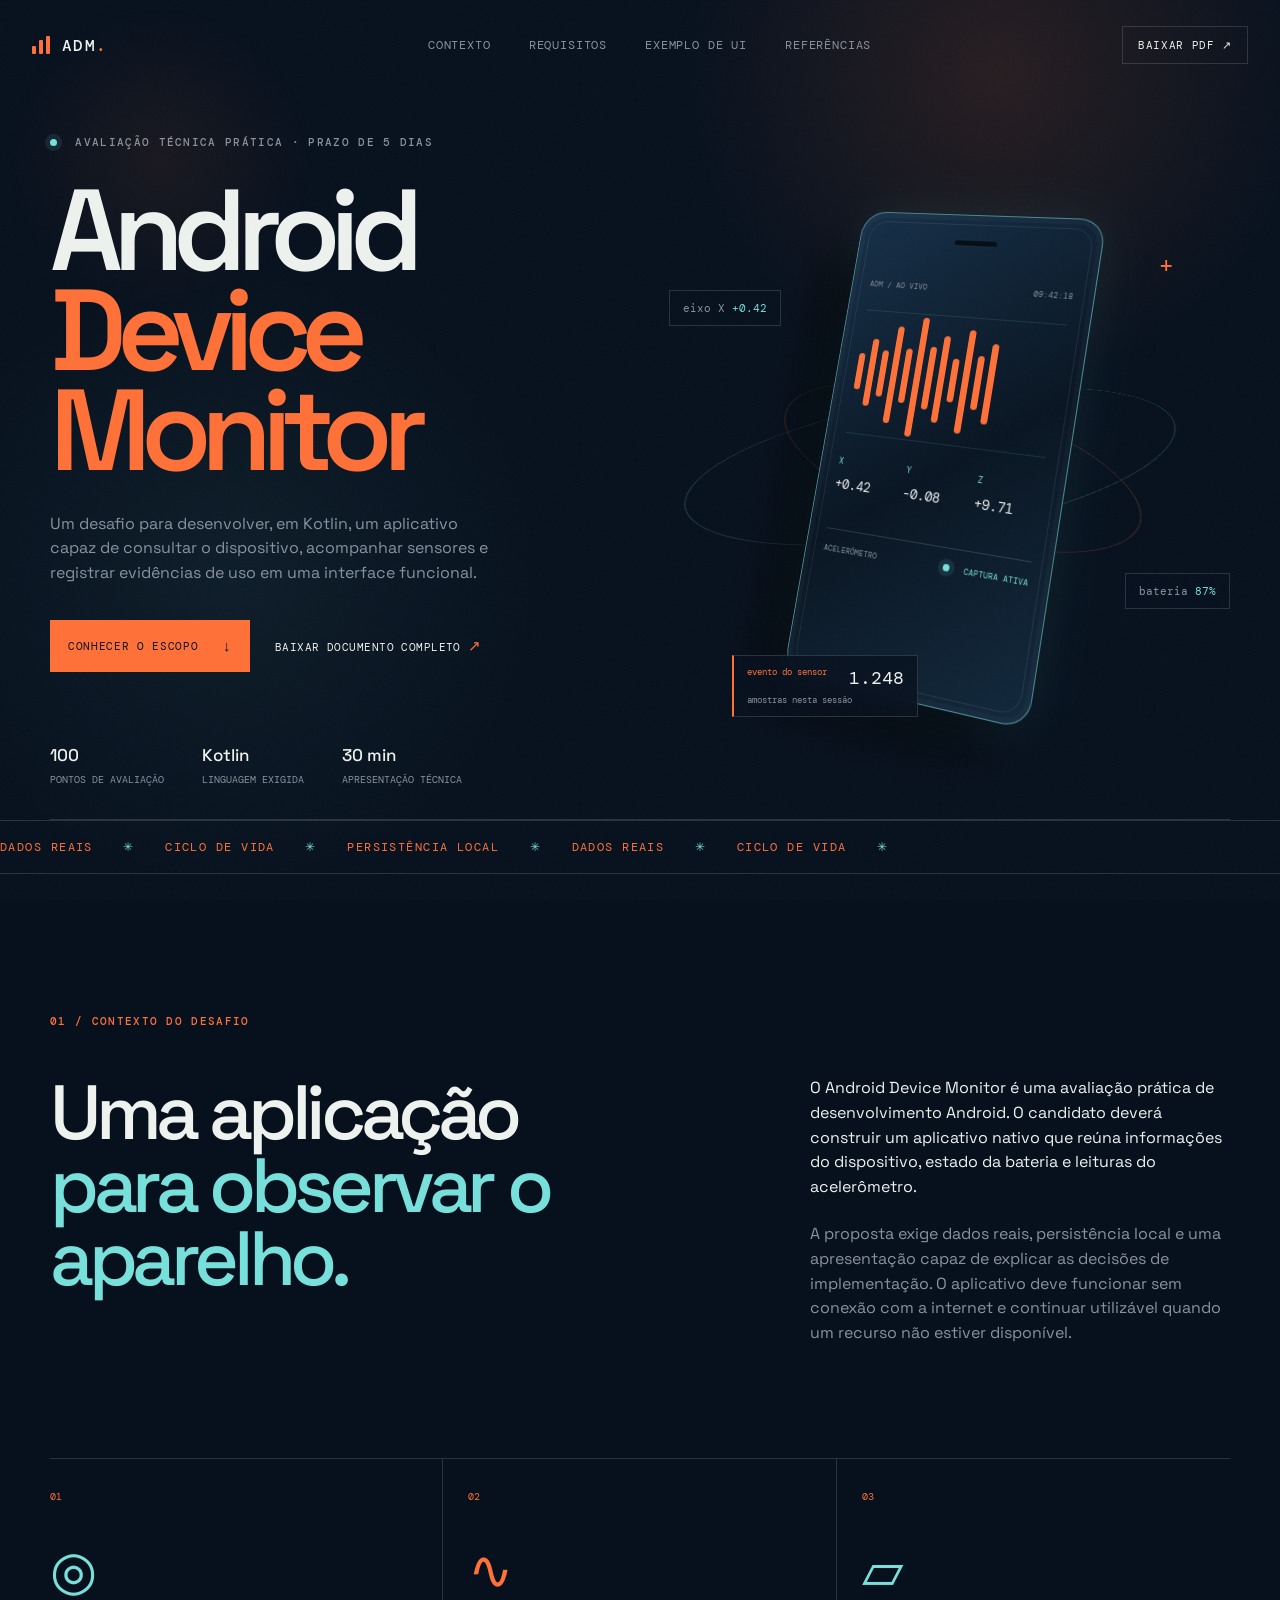
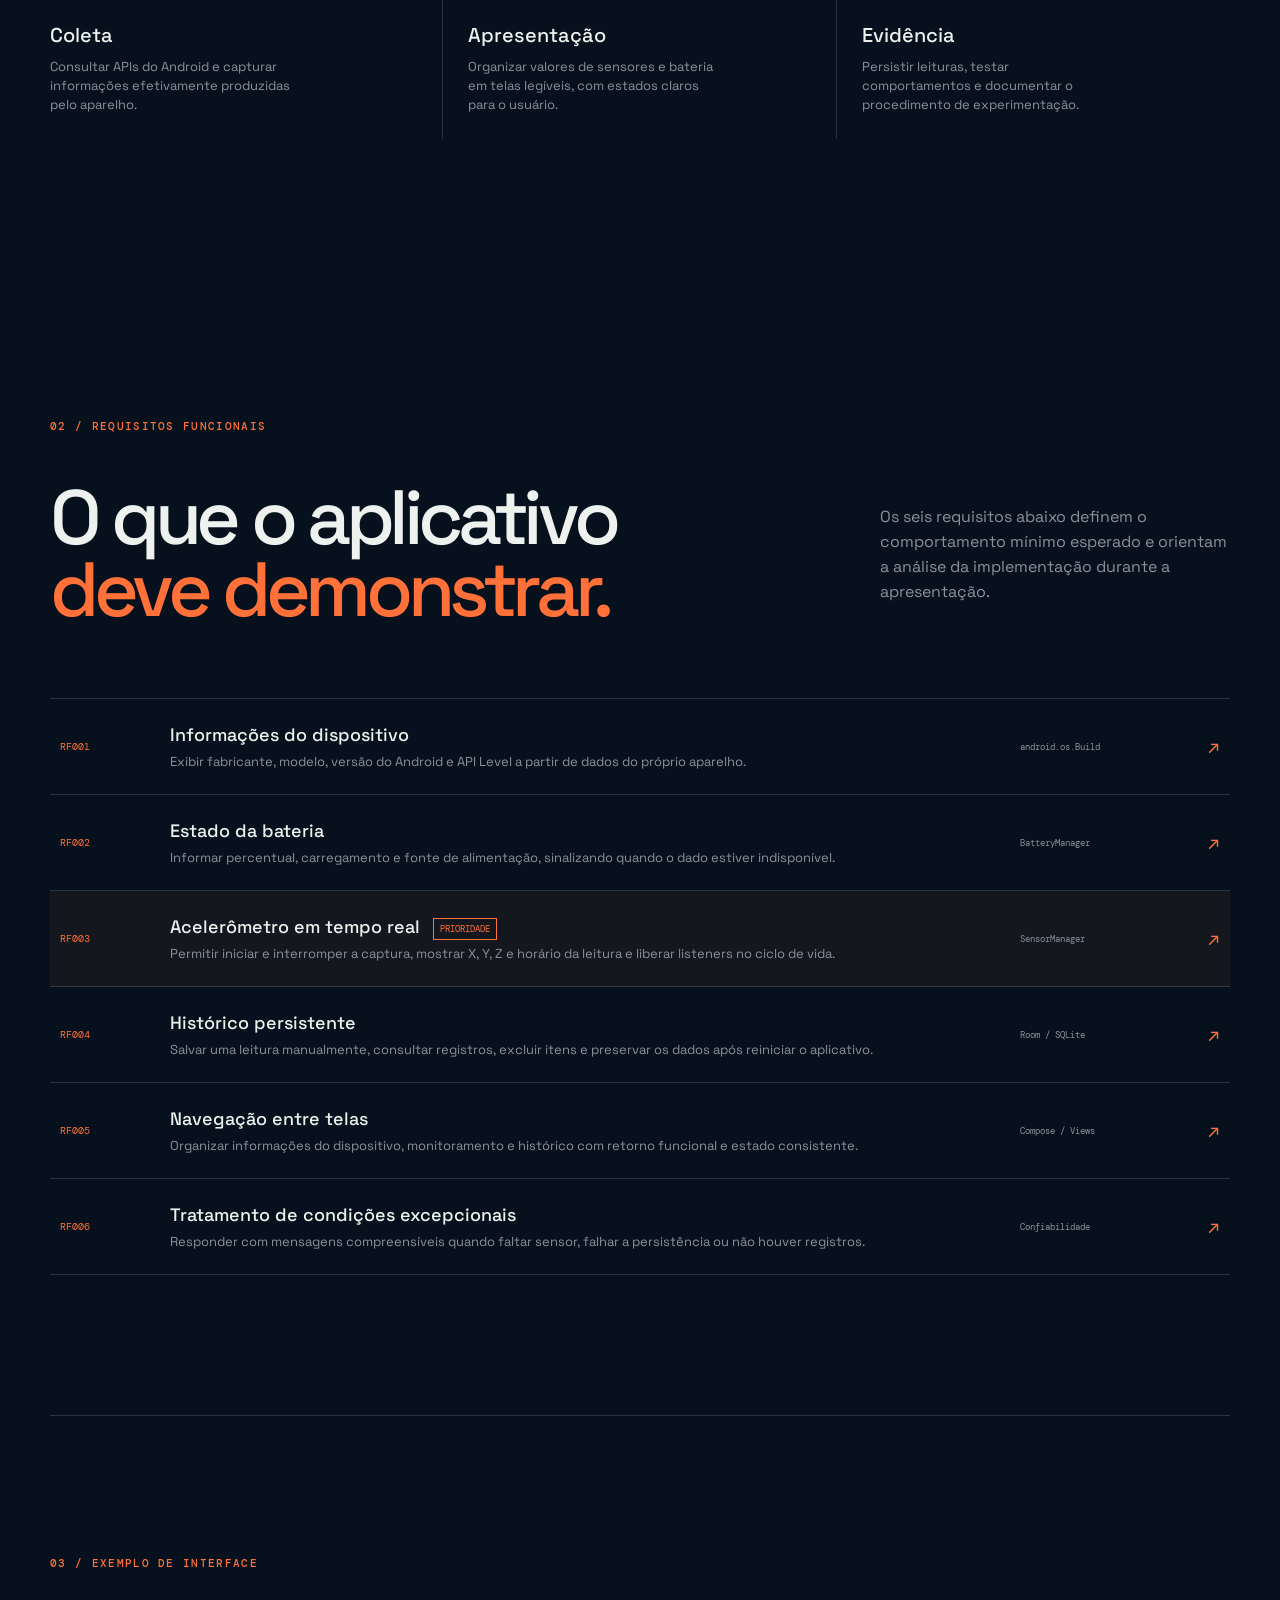
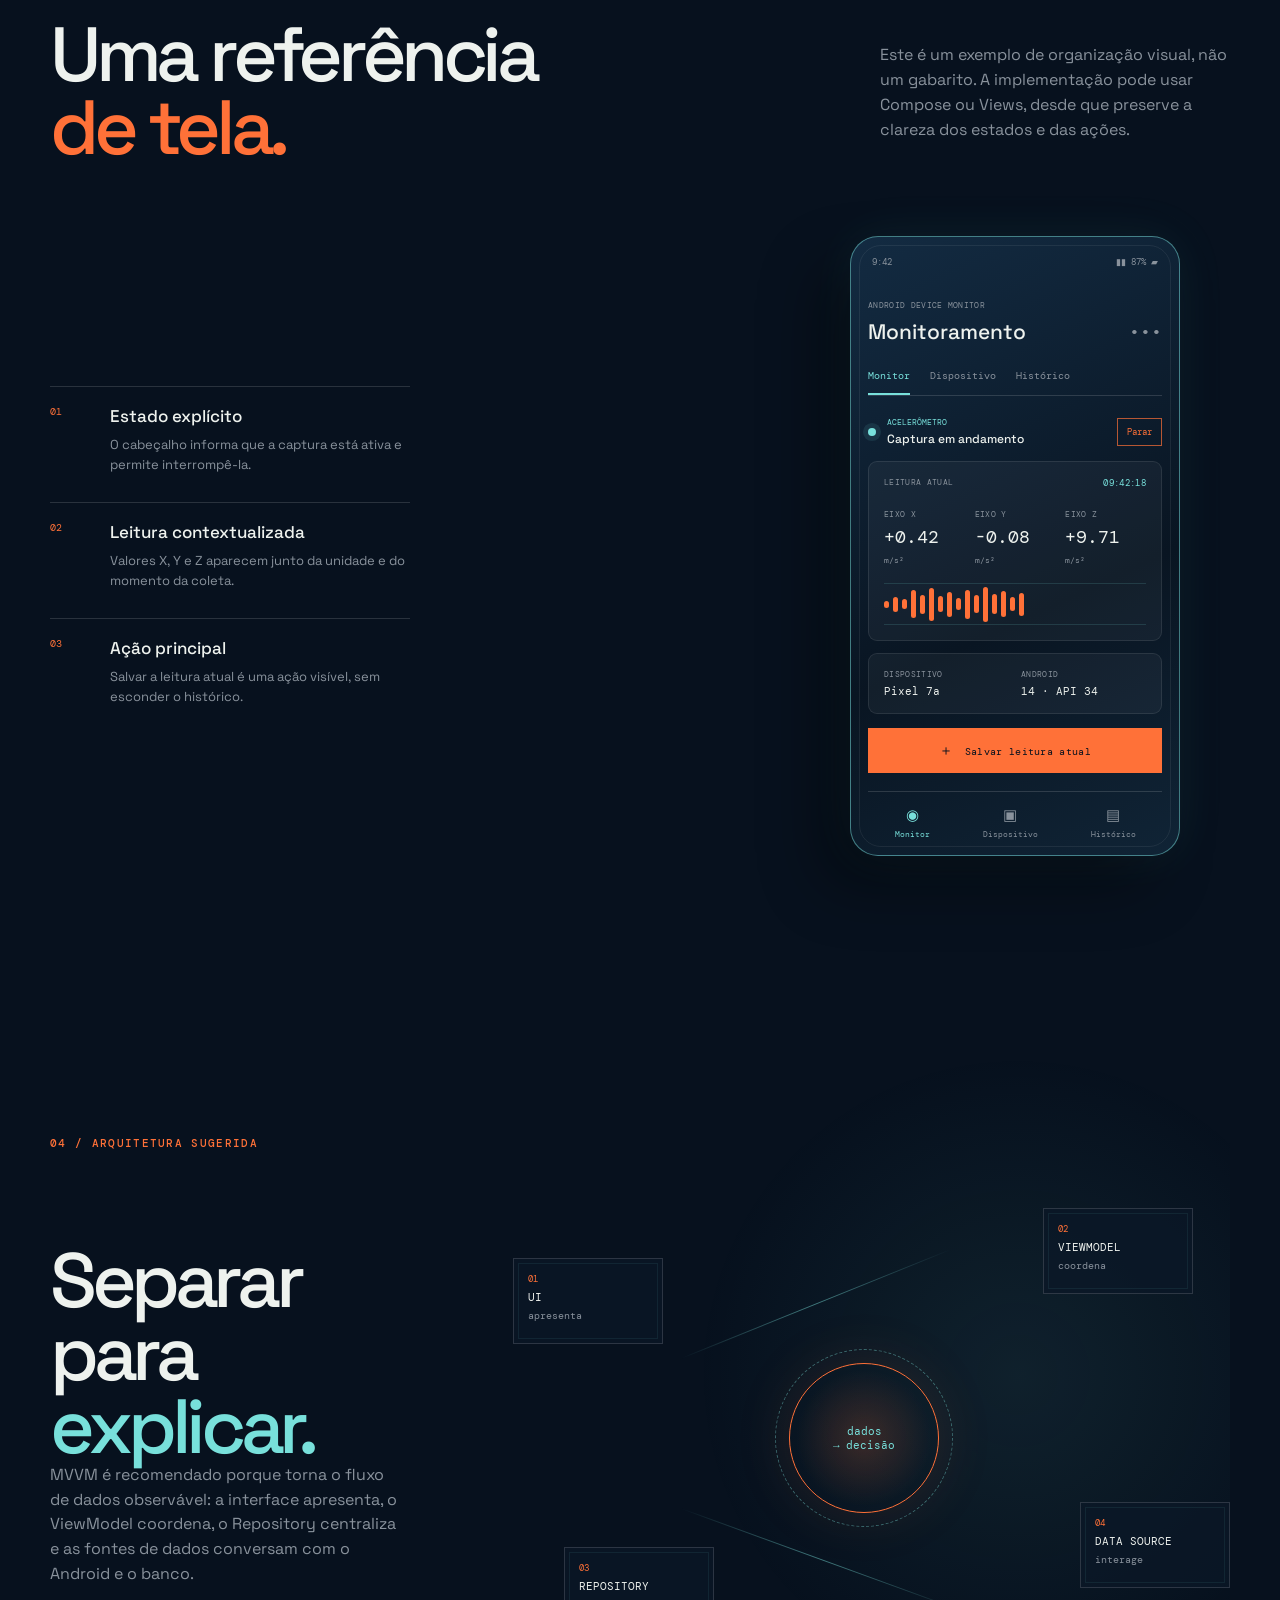
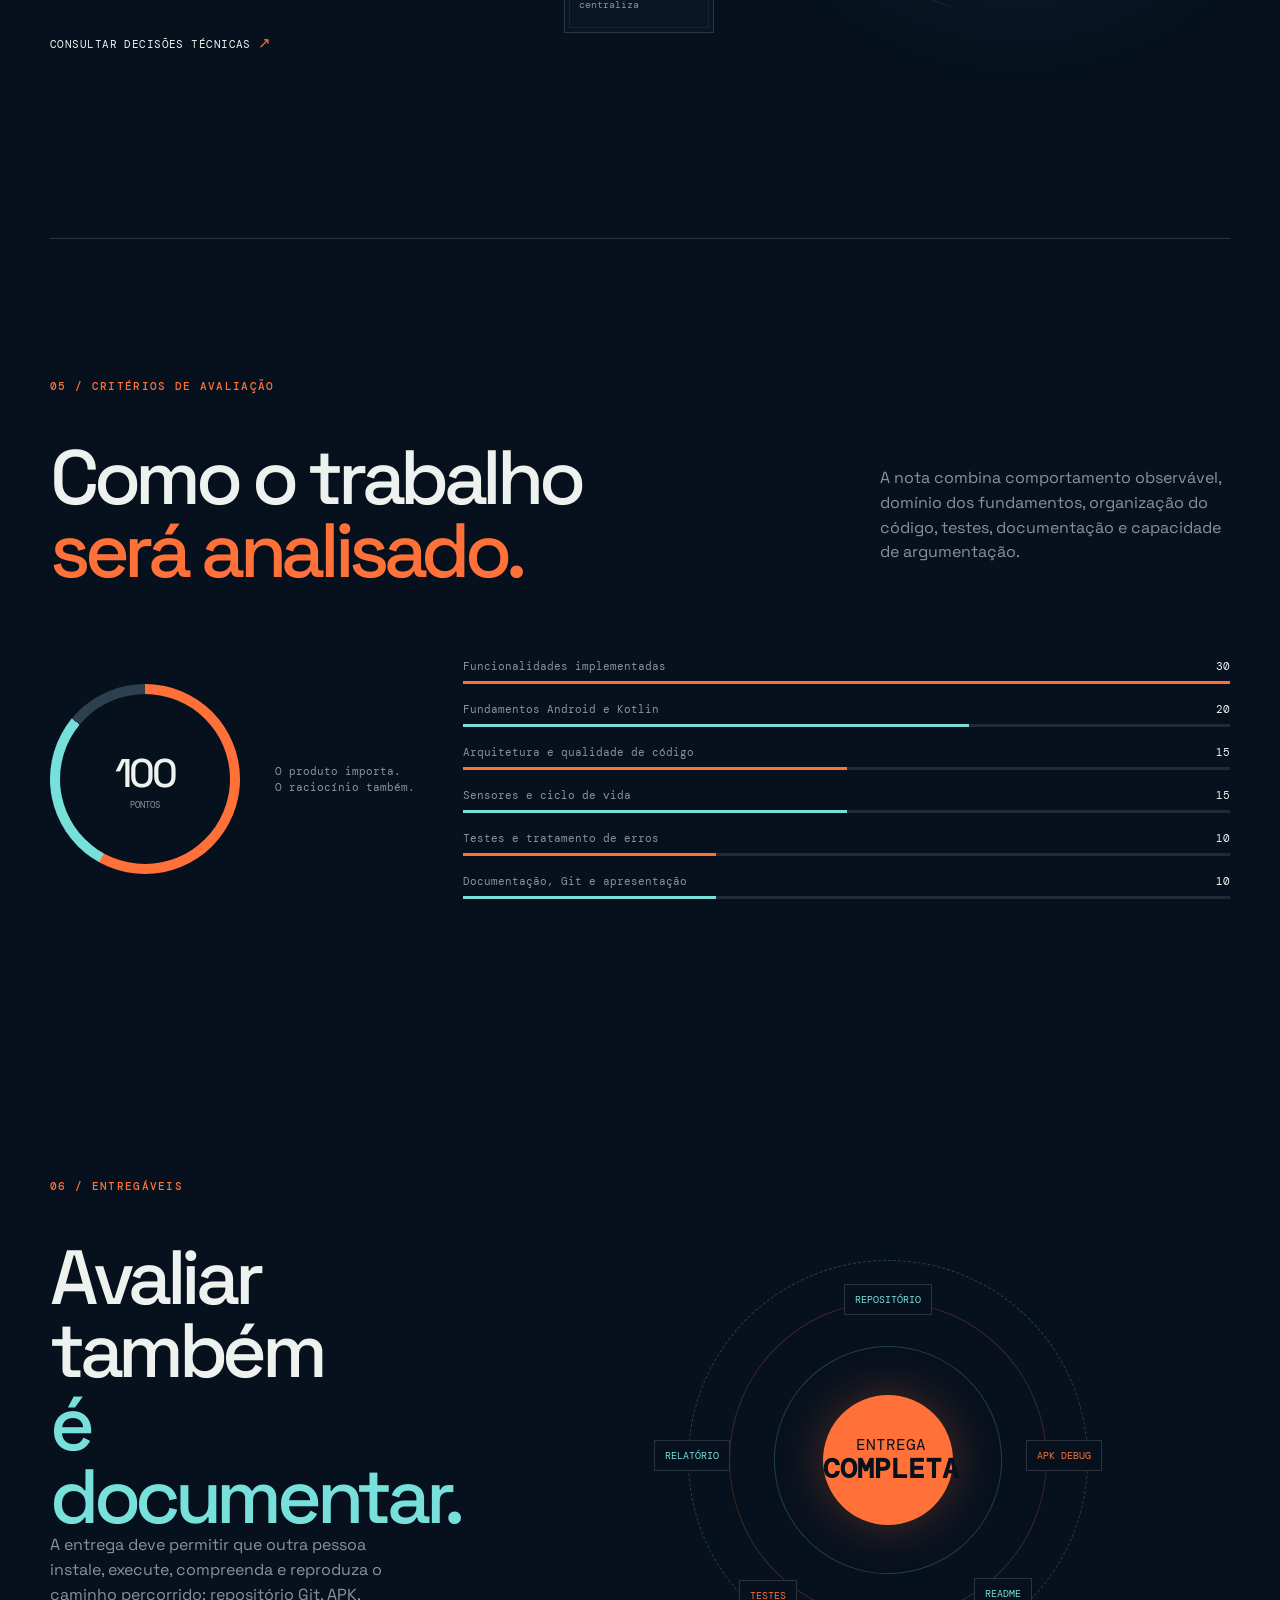
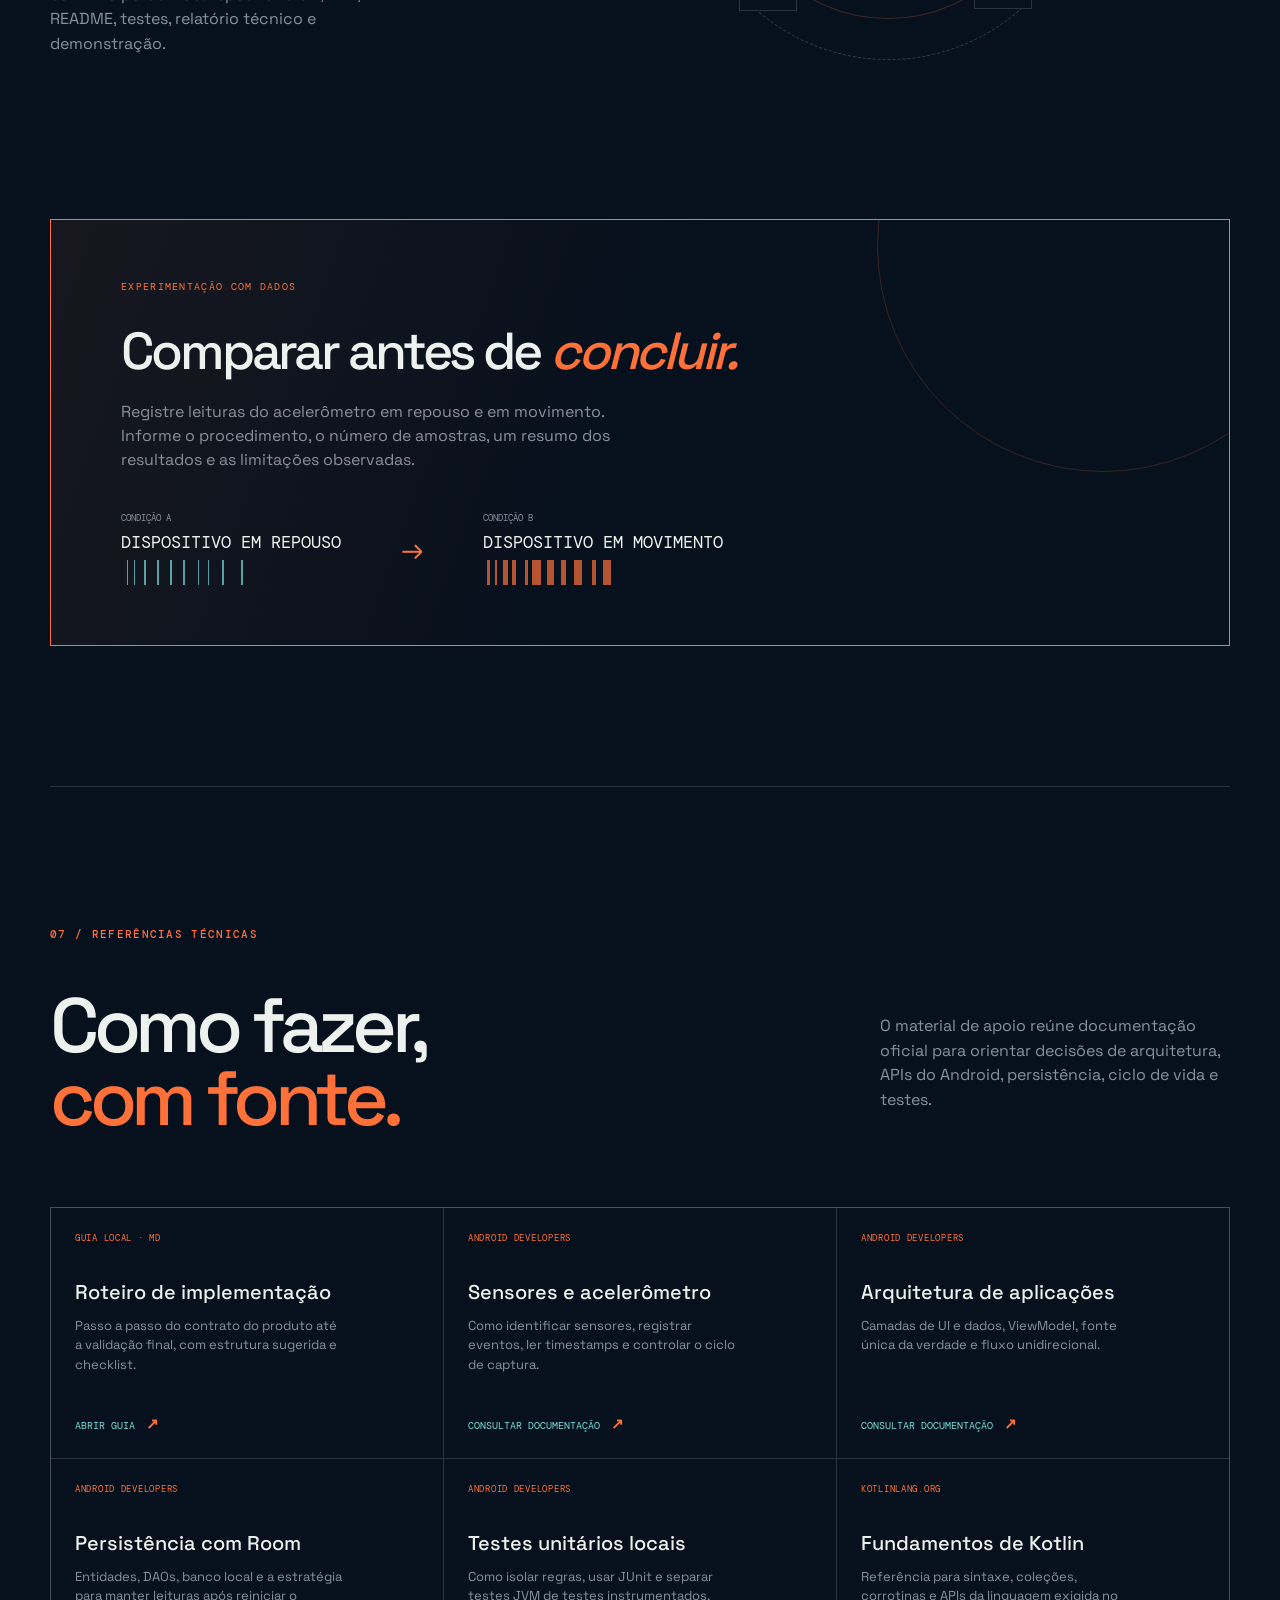
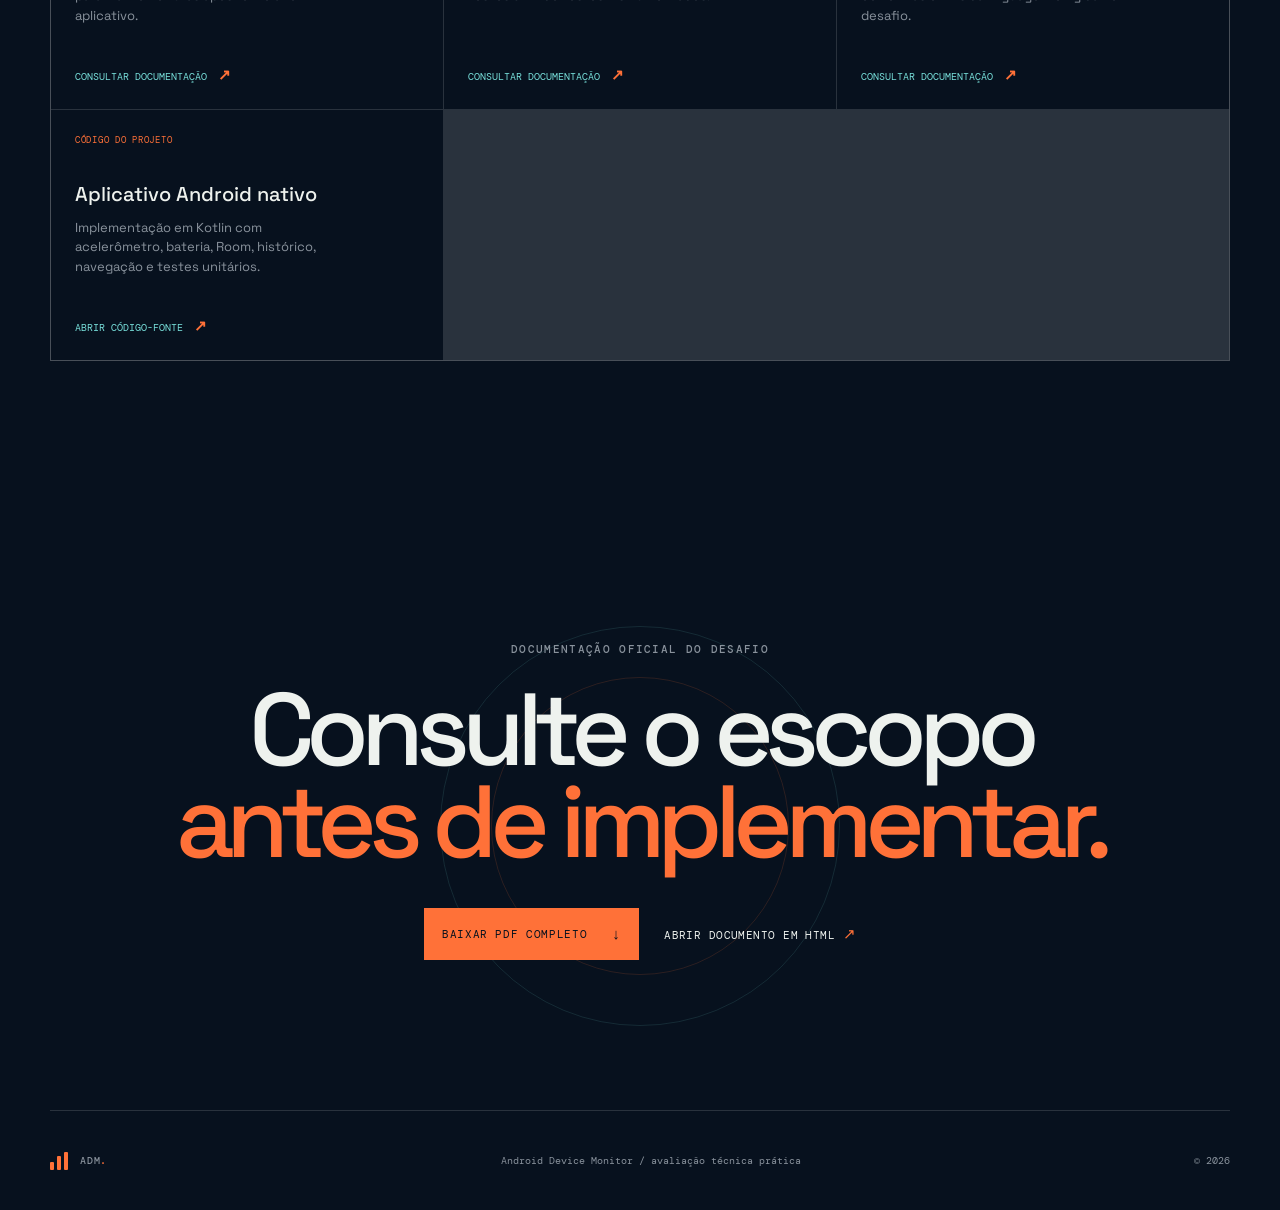
==== commit 5ce691f6: "feat: add native Android device monitor app" ====
--- a/index.html
+++ b/index.html
@@ -138,6 +138,7 @@
           <a class="resource-card reveal" href="https://developer.android.com/training/data-storage/room" target="_blank" rel="noreferrer"><span class="resource-type">ANDROID DEVELOPERS</span><h3>Persistência com Room</h3><p>Entidades, DAOs, banco local e a estratégia para manter leituras após reiniciar o aplicativo.</p><span class="resource-link">consultar documentação <b>↗</b></span></a>
           <a class="resource-card reveal reveal-delay" href="https://developer.android.com/training/testing/local-tests" target="_blank" rel="noreferrer"><span class="resource-type">ANDROID DEVELOPERS</span><h3>Testes unitários locais</h3><p>Como isolar regras, usar JUnit e separar testes JVM de testes instrumentados.</p><span class="resource-link">consultar documentação <b>↗</b></span></a>
           <a class="resource-card reveal reveal-delay-2" href="https://kotlinlang.org/docs/" target="_blank" rel="noreferrer"><span class="resource-type">KOTLINLANG.ORG</span><h3>Fundamentos de Kotlin</h3><p>Referência para sintaxe, coleções, corrotinas e APIs da linguagem exigida no desafio.</p><span class="resource-link">consultar documentação <b>↗</b></span></a>
+          <a class="resource-card reveal" href="https://github.com/maktheus/android-device-monitor-challenge/tree/main/android-app" target="_blank" rel="noreferrer"><span class="resource-type">CÓDIGO DO PROJETO</span><h3>Aplicativo Android nativo</h3><p>Implementação em Kotlin com acelerômetro, bateria, Room, histórico, navegação e testes unitários.</p><span class="resource-link">abrir código-fonte <b>↗</b></span></a>
         </div>
       </section>
 
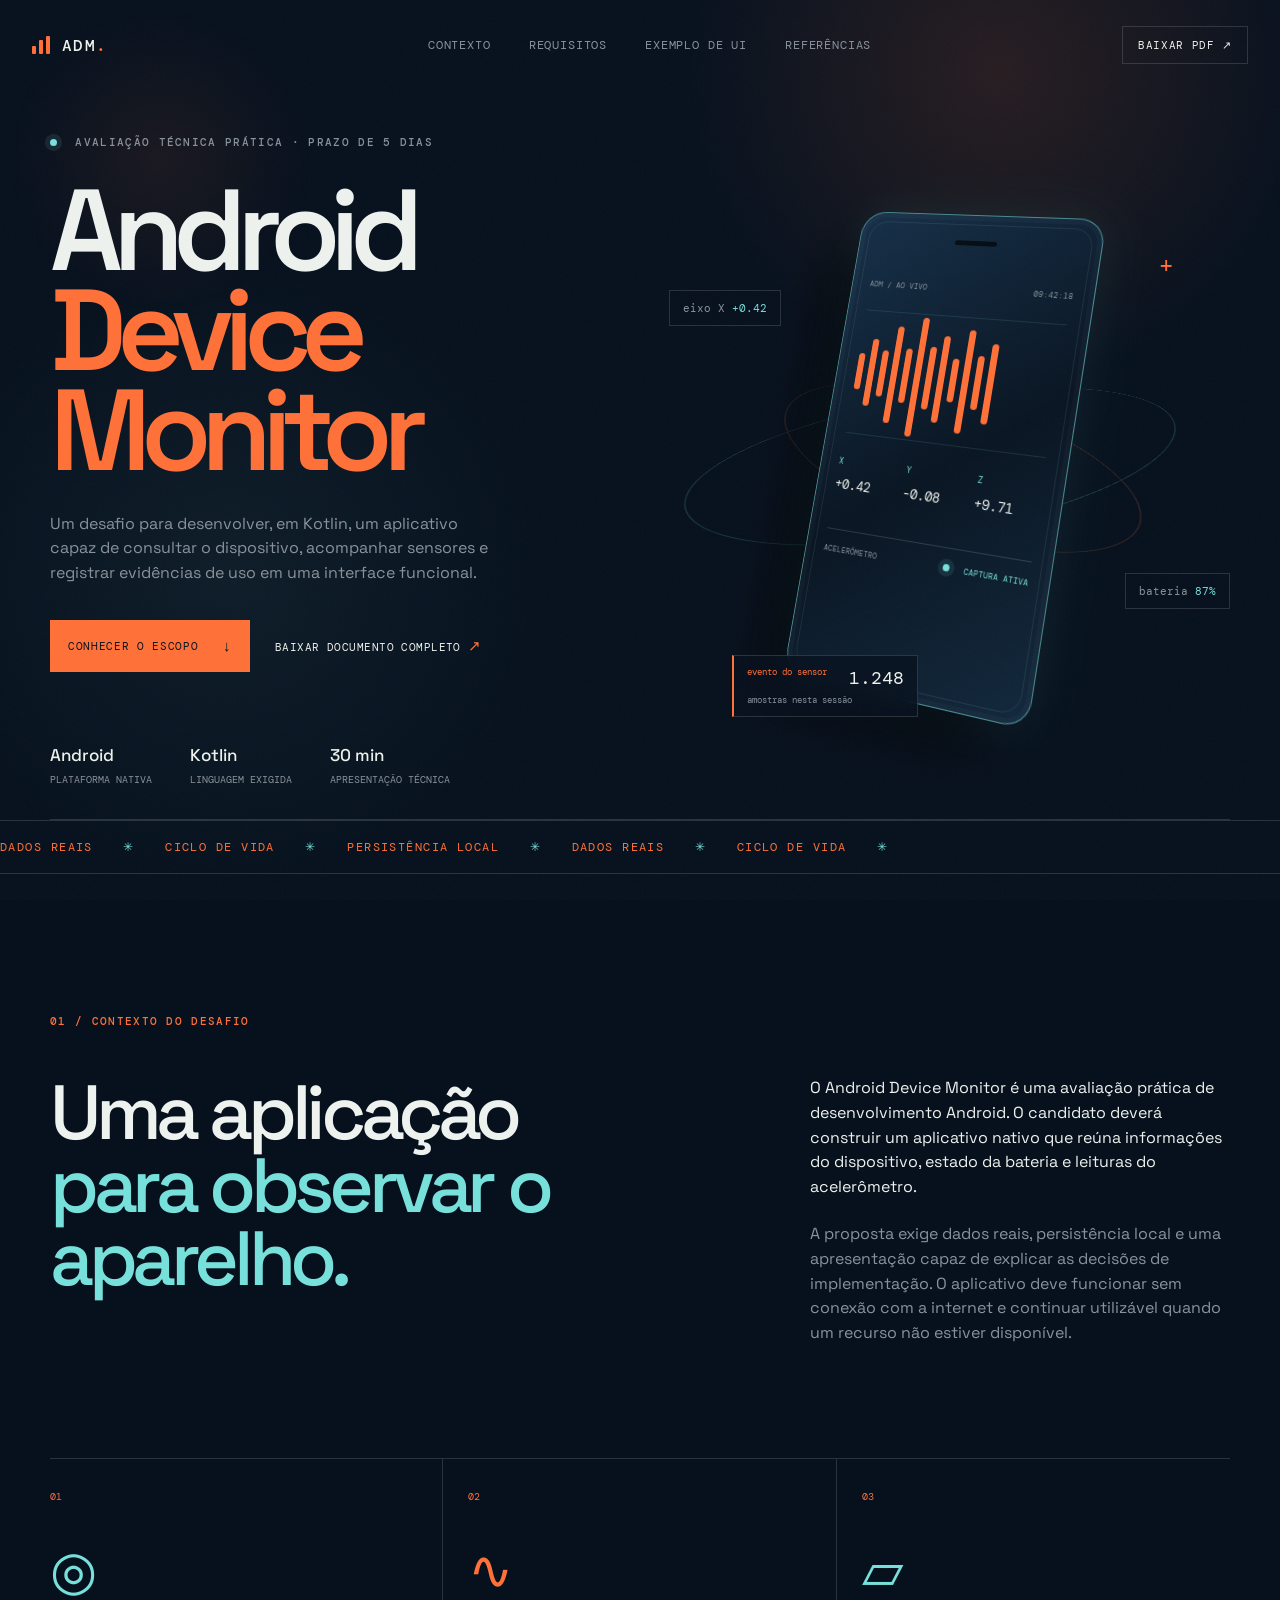
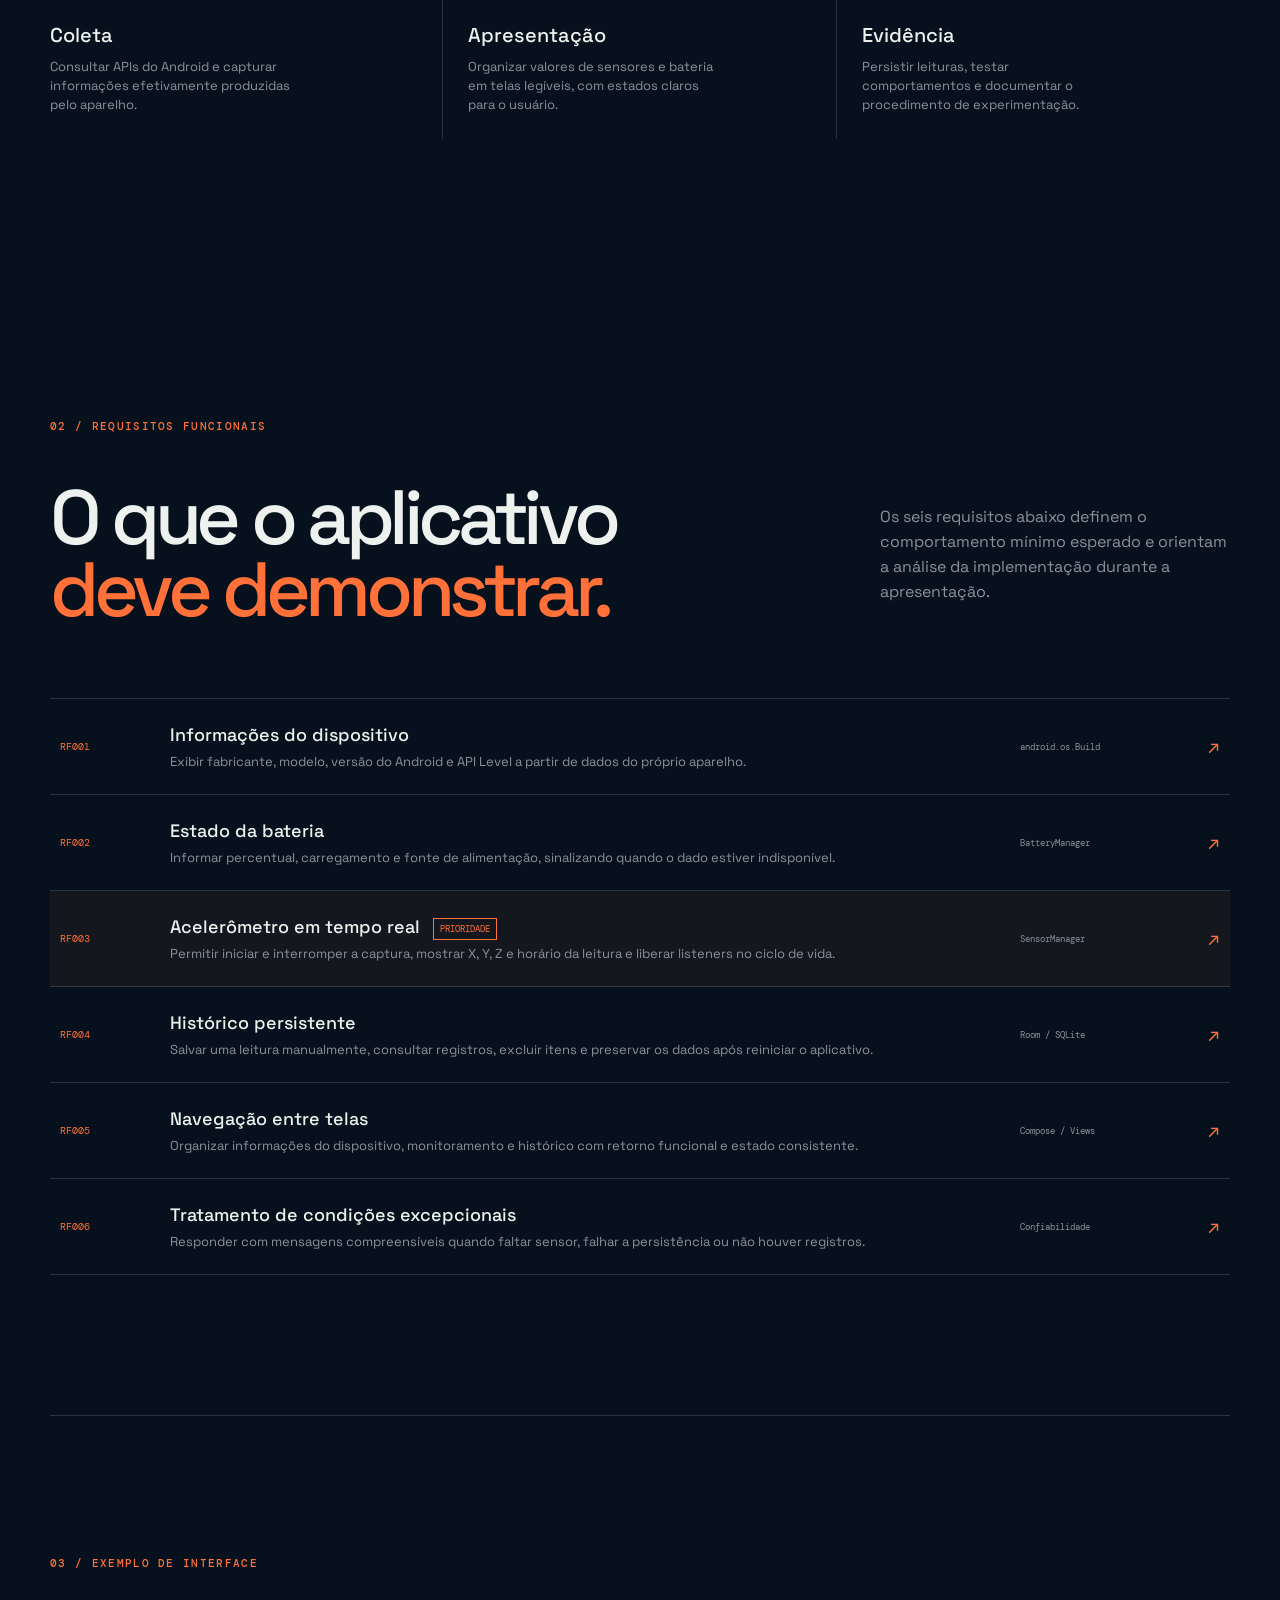
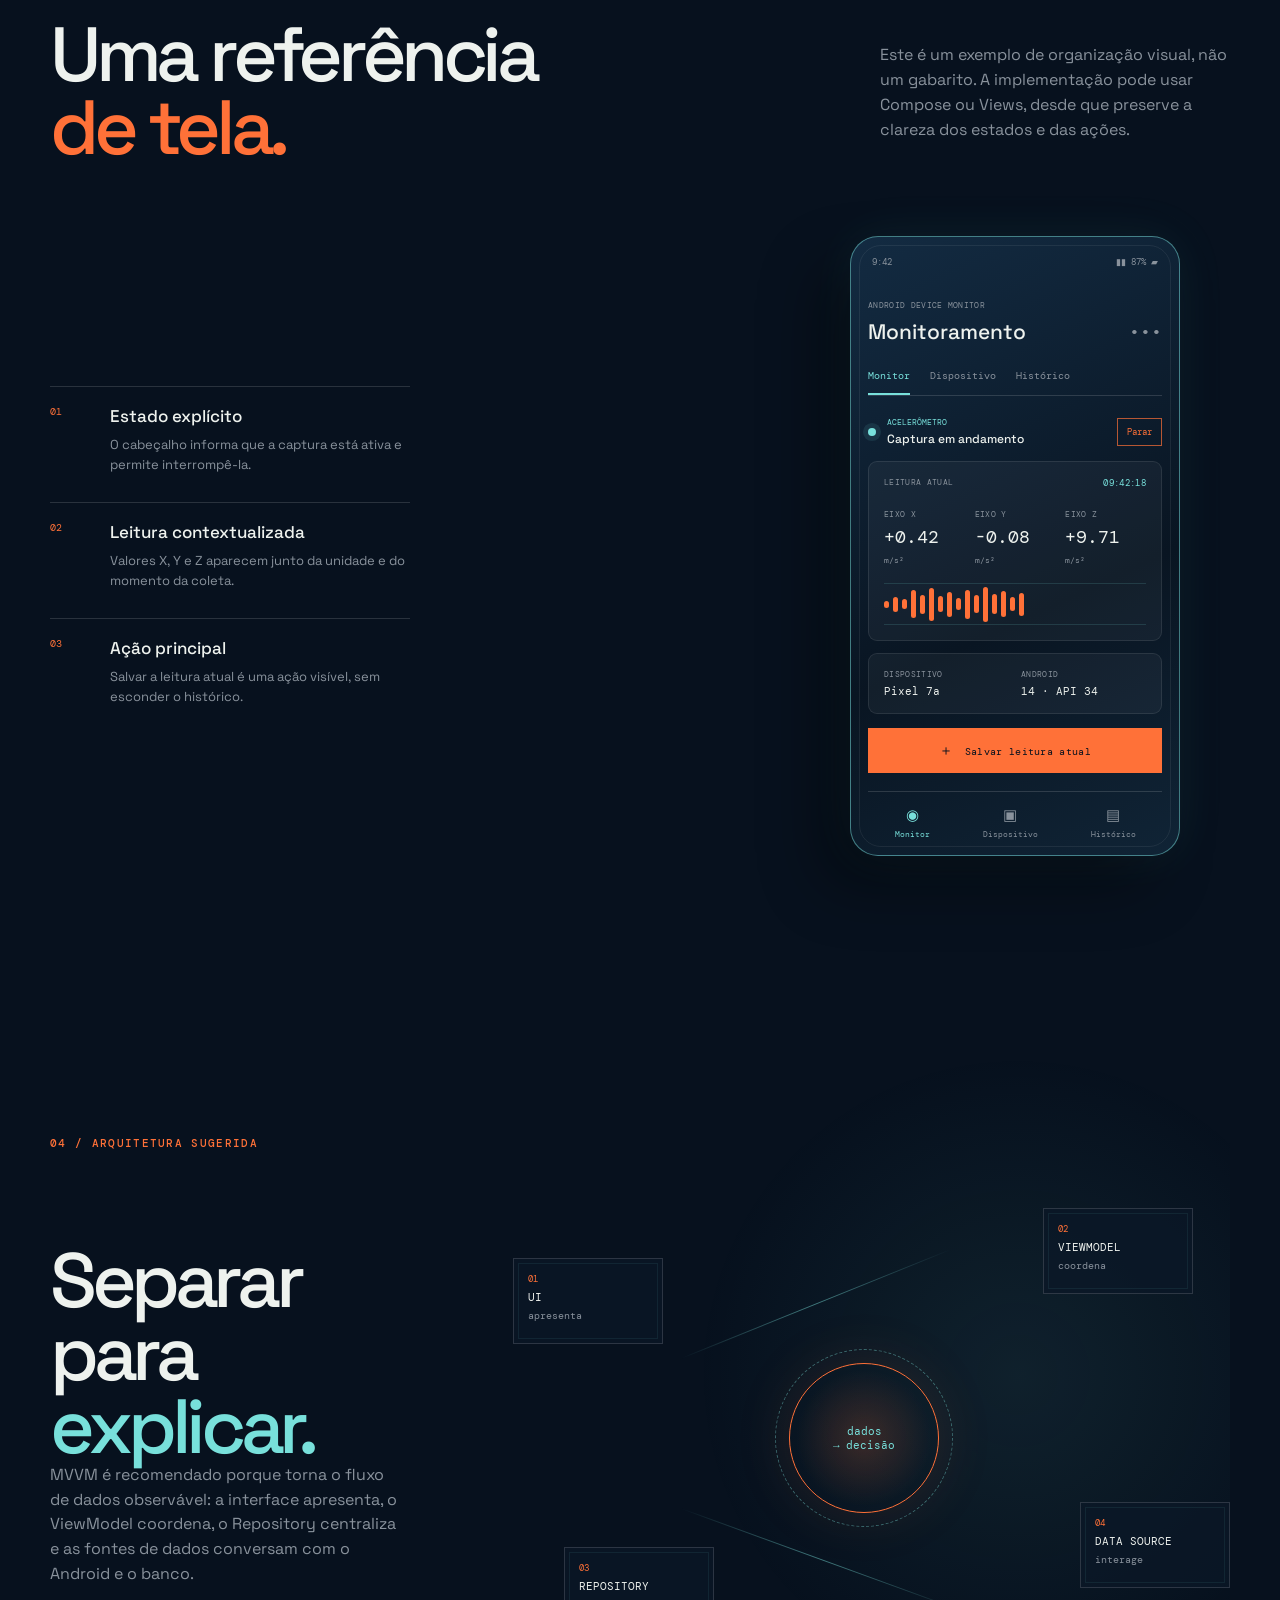
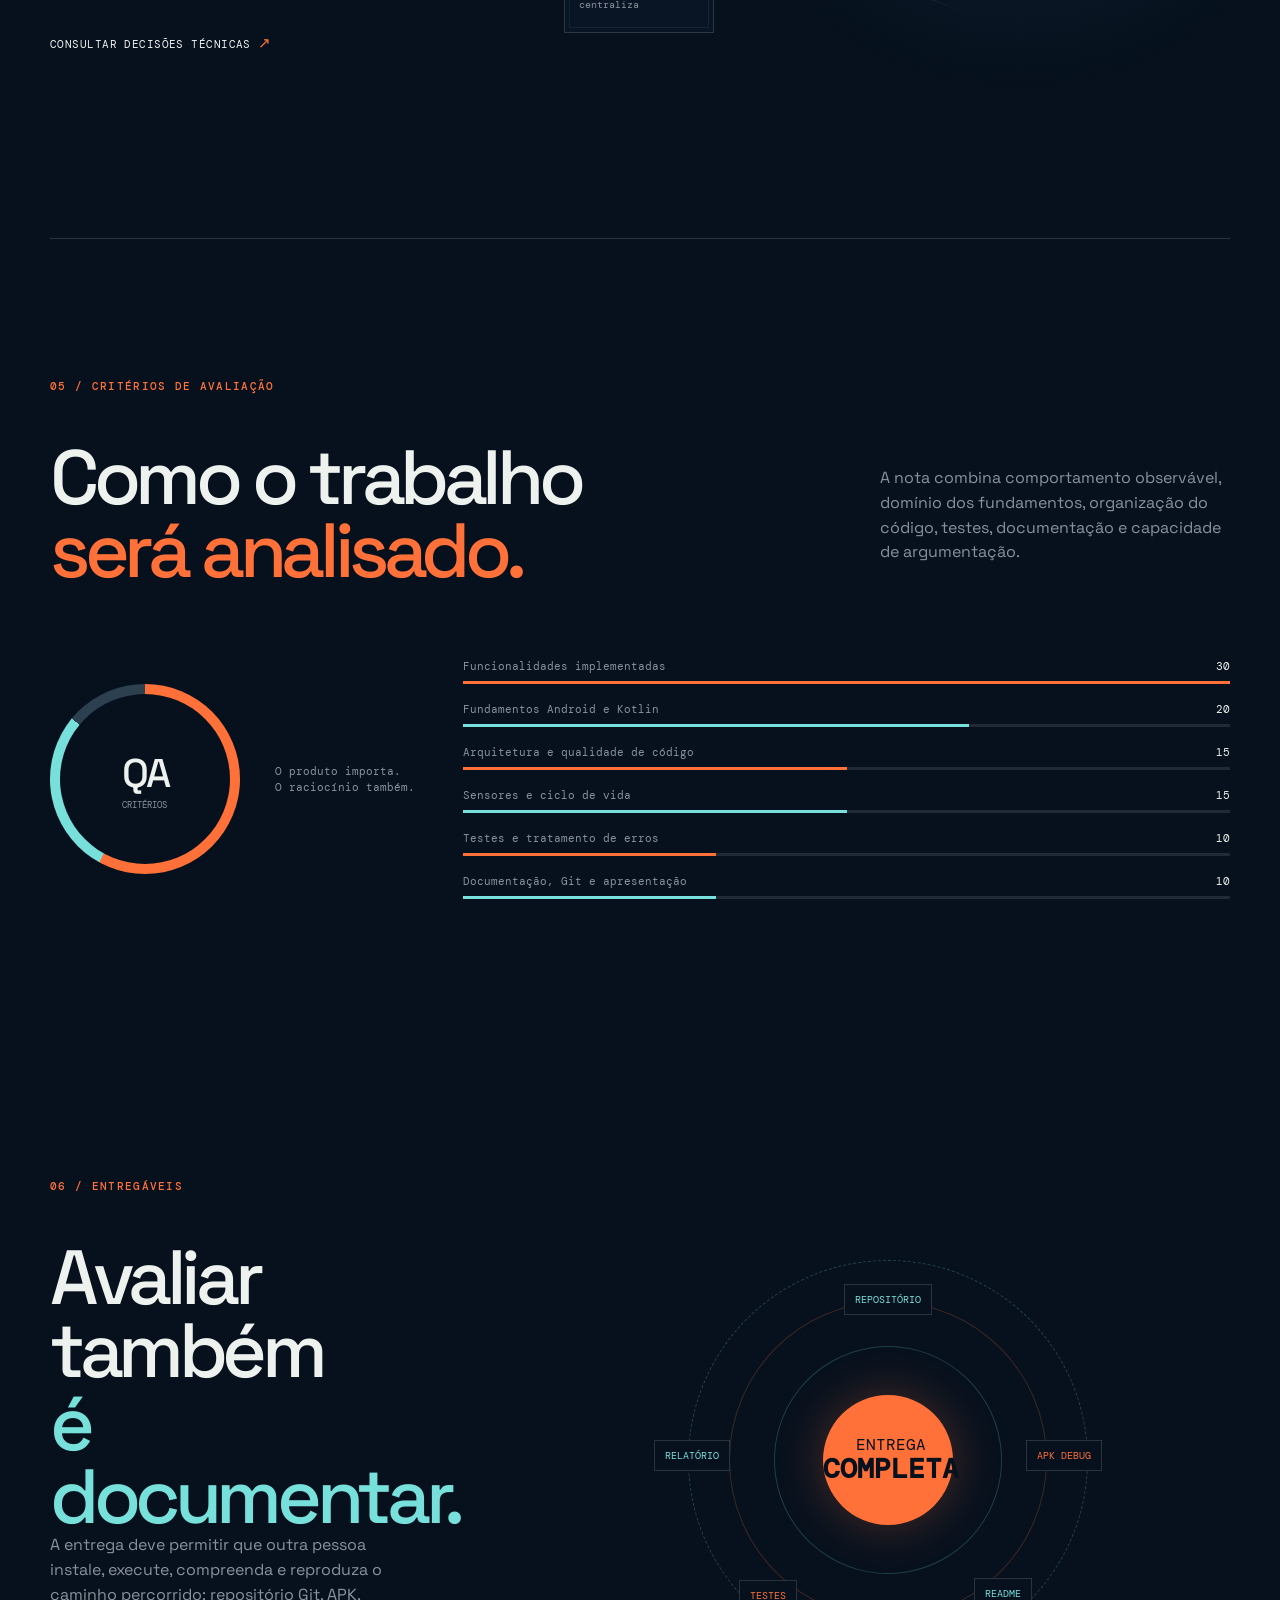
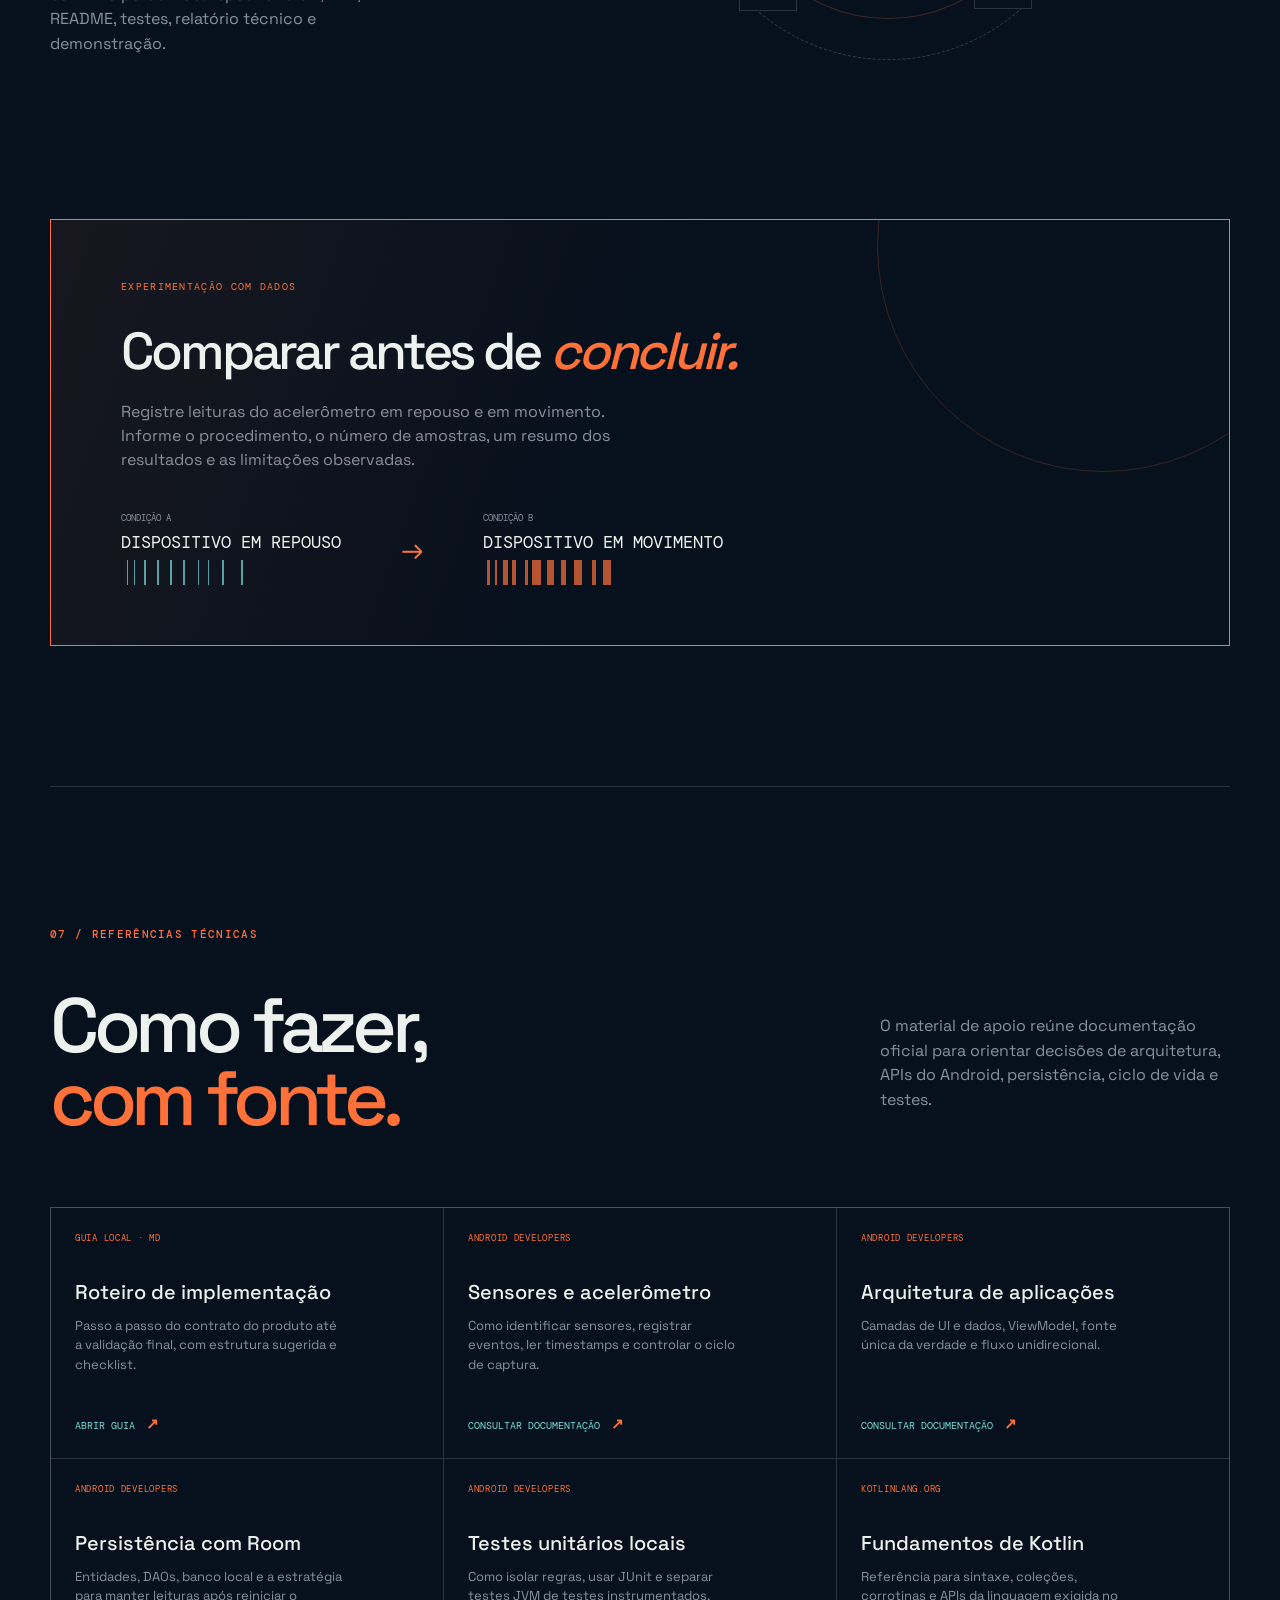
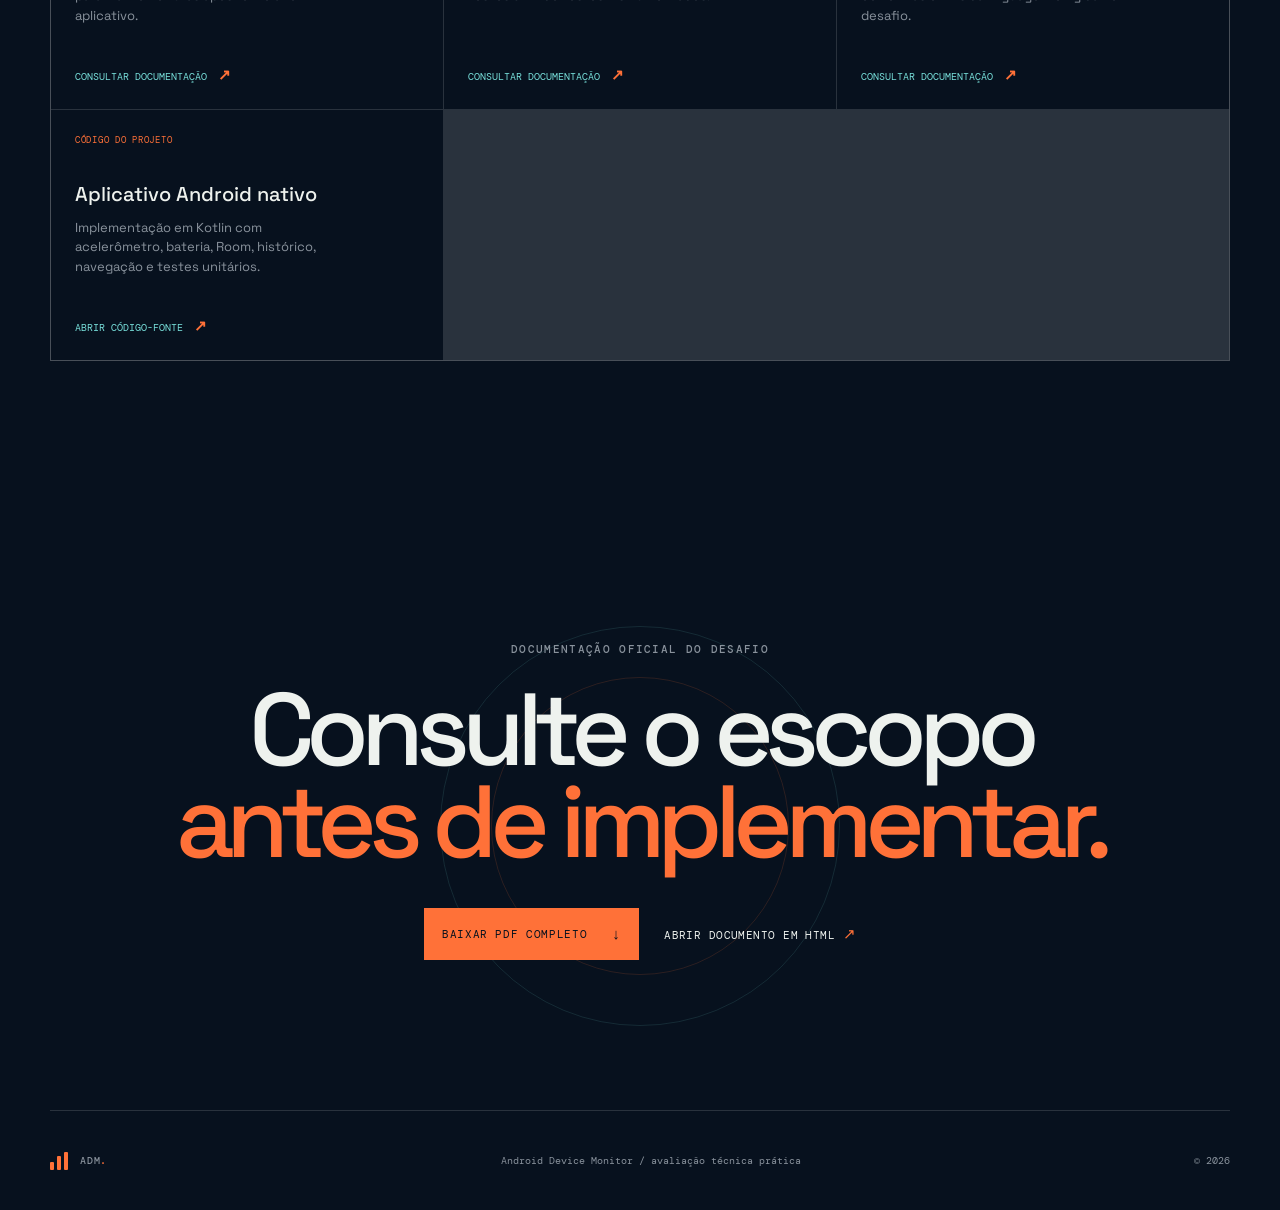
==== commit ee04b160: "content: remove duration and total score highlights" ====
--- a/index.html
+++ b/index.html
@@ -39,7 +39,7 @@
             <a class="text-link" href="docs/android-device-monitor-desafio.pdf" download>baixar documento completo <span>↗</span></a>
           </div>
           <div class="hero-stats">
-            <div><strong>100</strong><span>pontos de avaliação</span></div>
+            <div><strong>Android</strong><span>plataforma nativa</span></div>
             <div><strong>Kotlin</strong><span>linguagem exigida</span></div>
             <div><strong>30 min</strong><span>apresentação técnica</span></div>
           </div>
@@ -118,7 +118,7 @@
       <section class="score section-shell" id="score">
         <div class="section-index">05 / CRITÉRIOS DE AVALIAÇÃO</div>
         <div class="score-heading"><h2>Como o trabalho<br /><em>será analisado.</em></h2><p>A nota combina comportamento observável, domínio dos fundamentos, organização do código, testes, documentação e capacidade de argumentação.</p></div>
-        <div class="score-layout"><div class="score-chart"><div class="donut"><div><strong>100</strong><span>PONTOS</span></div></div><span class="chart-caption">O produto importa.<br />O raciocínio também.</span></div><div class="score-bars"><div class="score-item"><div><span>Funcionalidades implementadas</span><b>30</b></div><i><em style="--w: 100%"></em></i></div><div class="score-item"><div><span>Fundamentos Android e Kotlin</span><b>20</b></div><i><em style="--w: 66%"></em></i></div><div class="score-item"><div><span>Arquitetura e qualidade de código</span><b>15</b></div><i><em style="--w: 50%"></em></i></div><div class="score-item"><div><span>Sensores e ciclo de vida</span><b>15</b></div><i><em style="--w: 50%"></em></i></div><div class="score-item"><div><span>Testes e tratamento de erros</span><b>10</b></div><i><em style="--w: 33%"></em></i></div><div class="score-item"><div><span>Documentação, Git e apresentação</span><b>10</b></div><i><em style="--w: 33%"></em></i></div></div></div>
+        <div class="score-layout"><div class="score-chart"><div class="donut"><div><strong>QA</strong><span>CRITÉRIOS</span></div></div><span class="chart-caption">O produto importa.<br />O raciocínio também.</span></div><div class="score-bars"><div class="score-item"><div><span>Funcionalidades implementadas</span><b>30</b></div><i><em style="--w: 100%"></em></i></div><div class="score-item"><div><span>Fundamentos Android e Kotlin</span><b>20</b></div><i><em style="--w: 66%"></em></i></div><div class="score-item"><div><span>Arquitetura e qualidade de código</span><b>15</b></div><i><em style="--w: 50%"></em></i></div><div class="score-item"><div><span>Sensores e ciclo de vida</span><b>15</b></div><i><em style="--w: 50%"></em></i></div><div class="score-item"><div><span>Testes e tratamento de erros</span><b>10</b></div><i><em style="--w: 33%"></em></i></div><div class="score-item"><div><span>Documentação, Git e apresentação</span><b>10</b></div><i><em style="--w: 33%"></em></i></div></div></div>
       </section>
 
       <section class="deliverables section-shell">
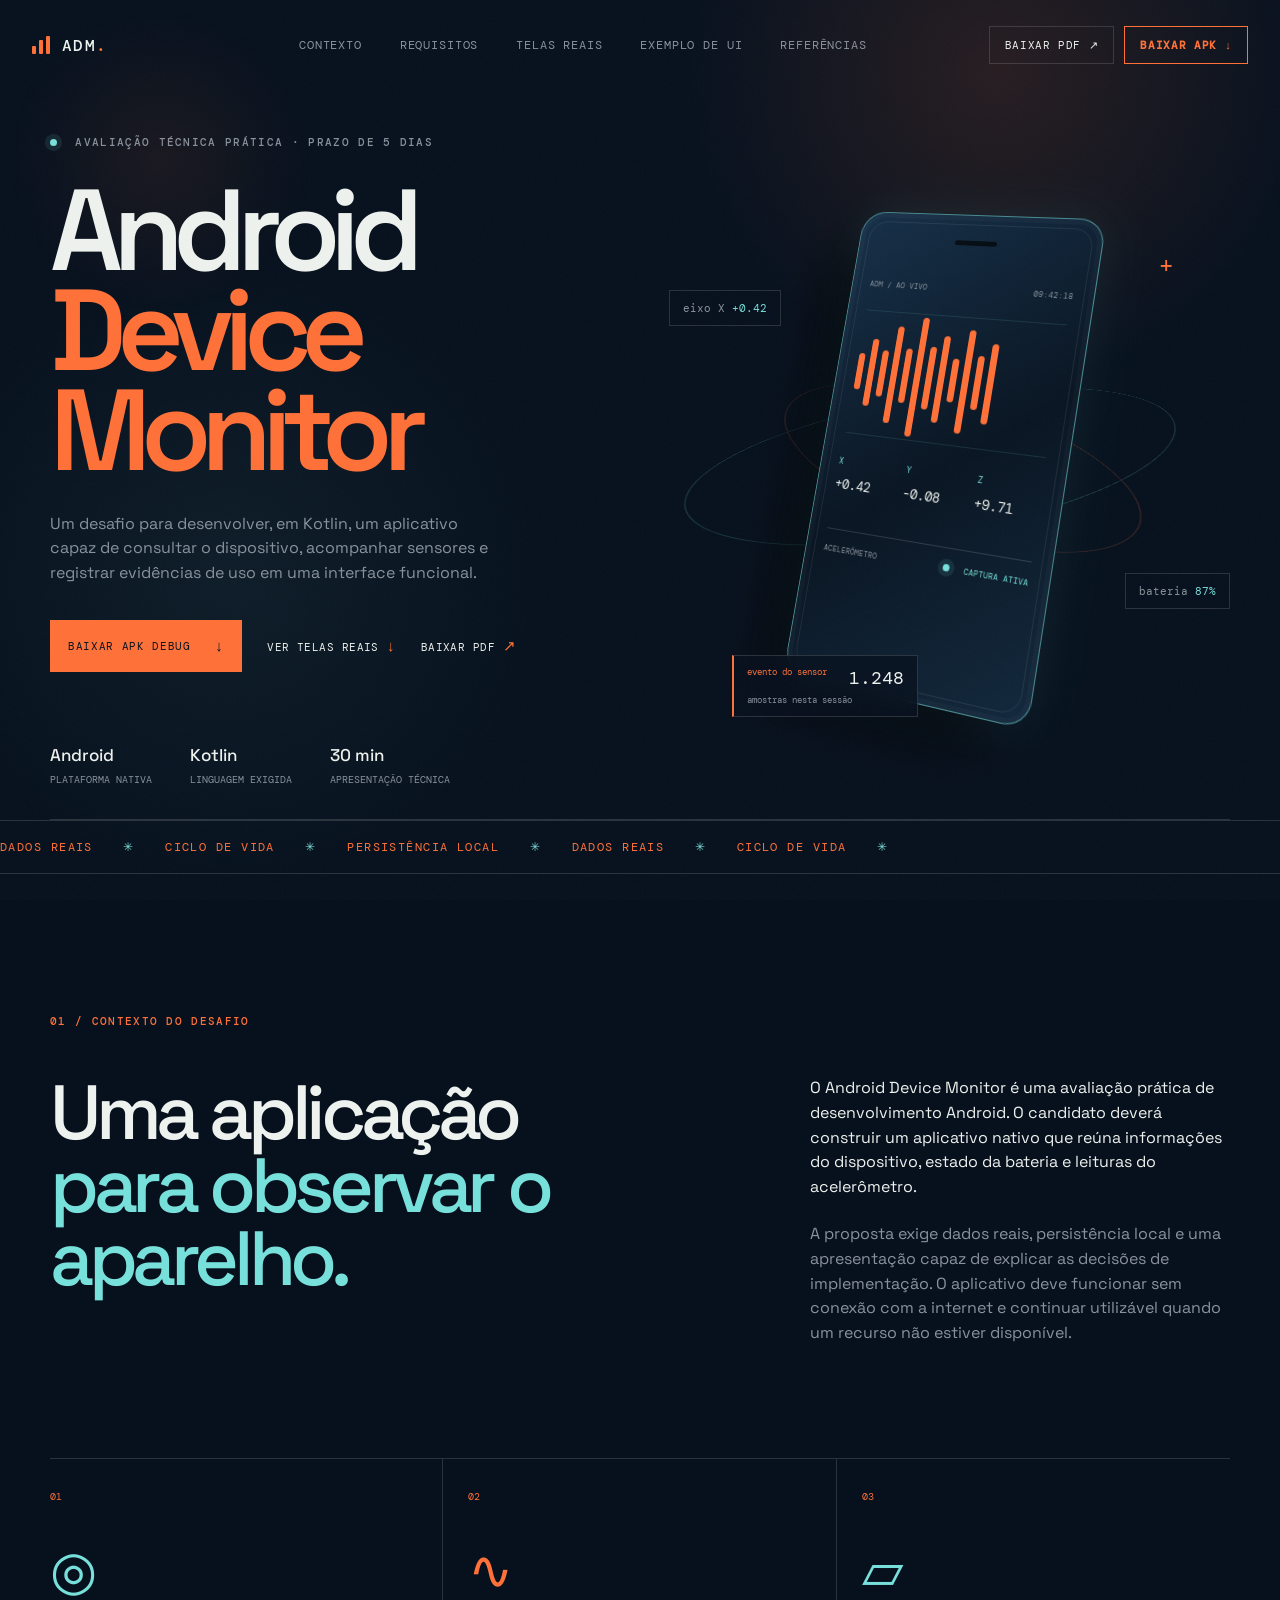
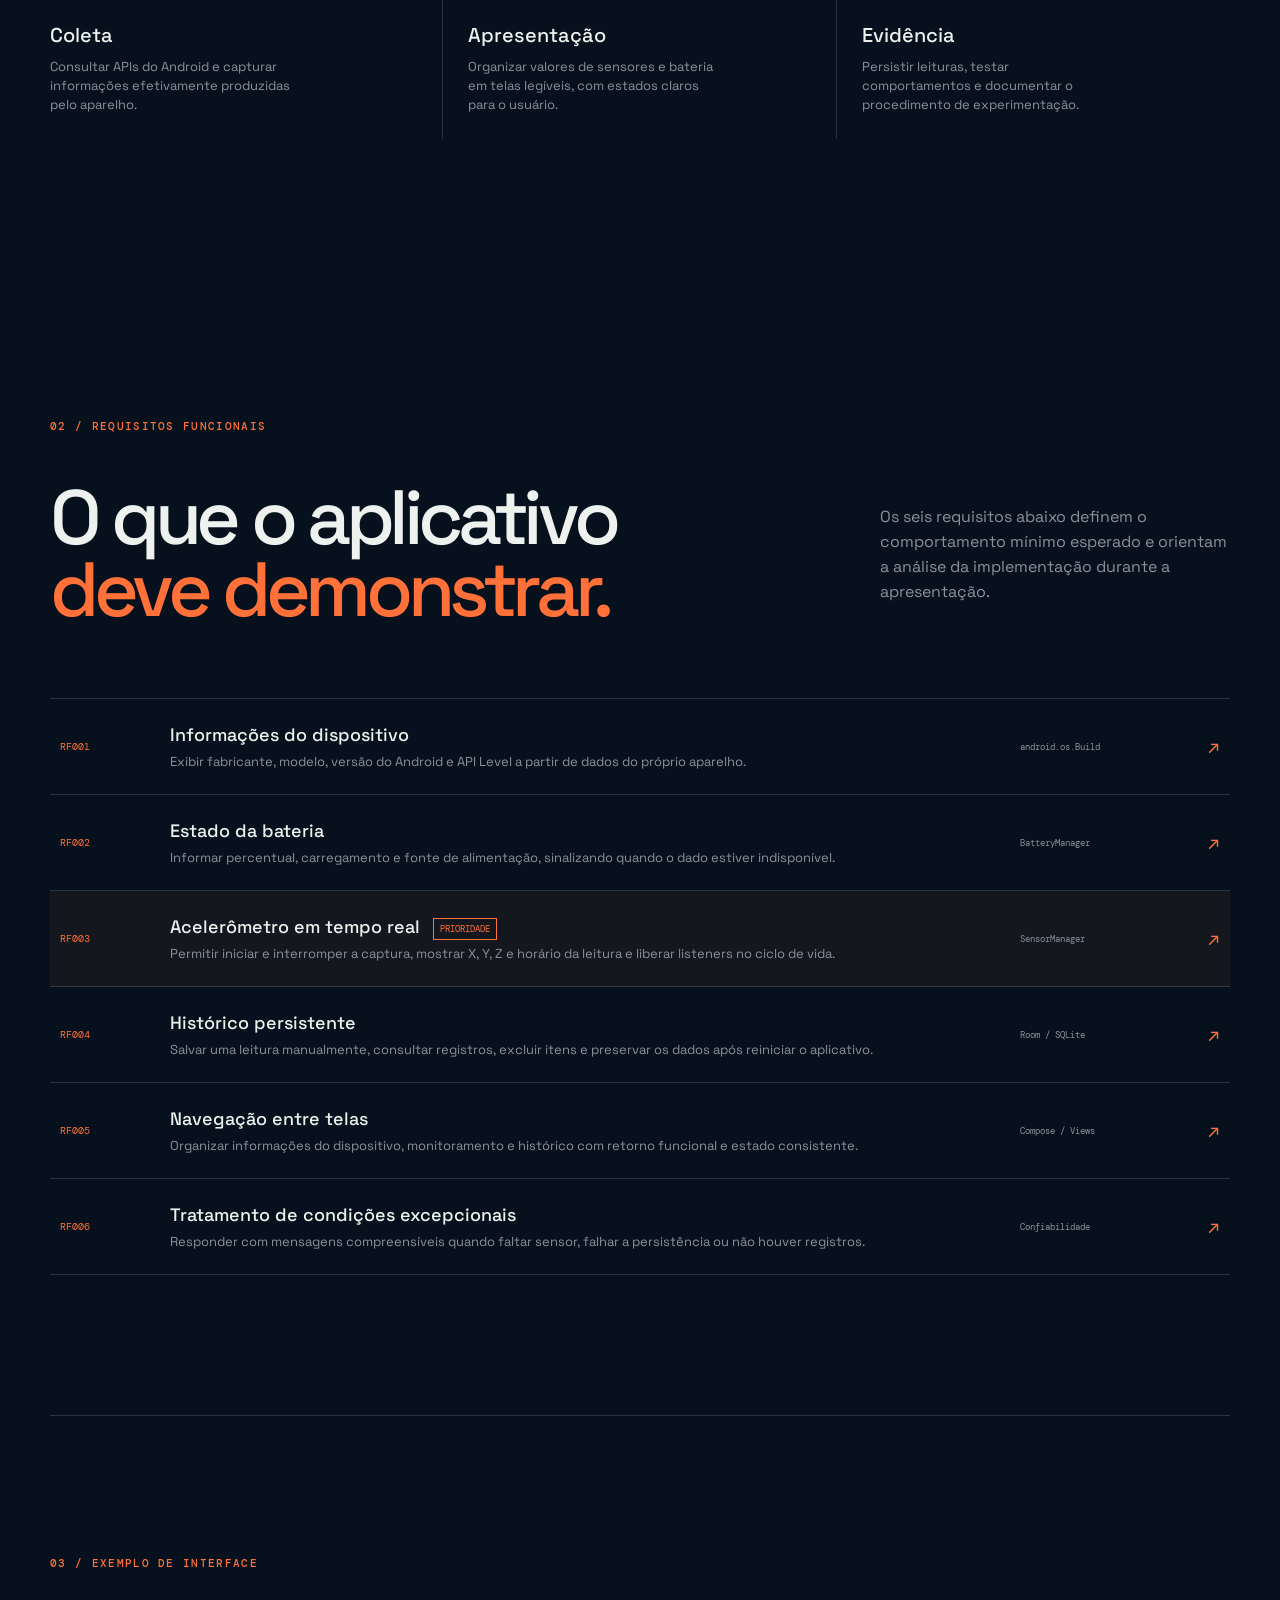
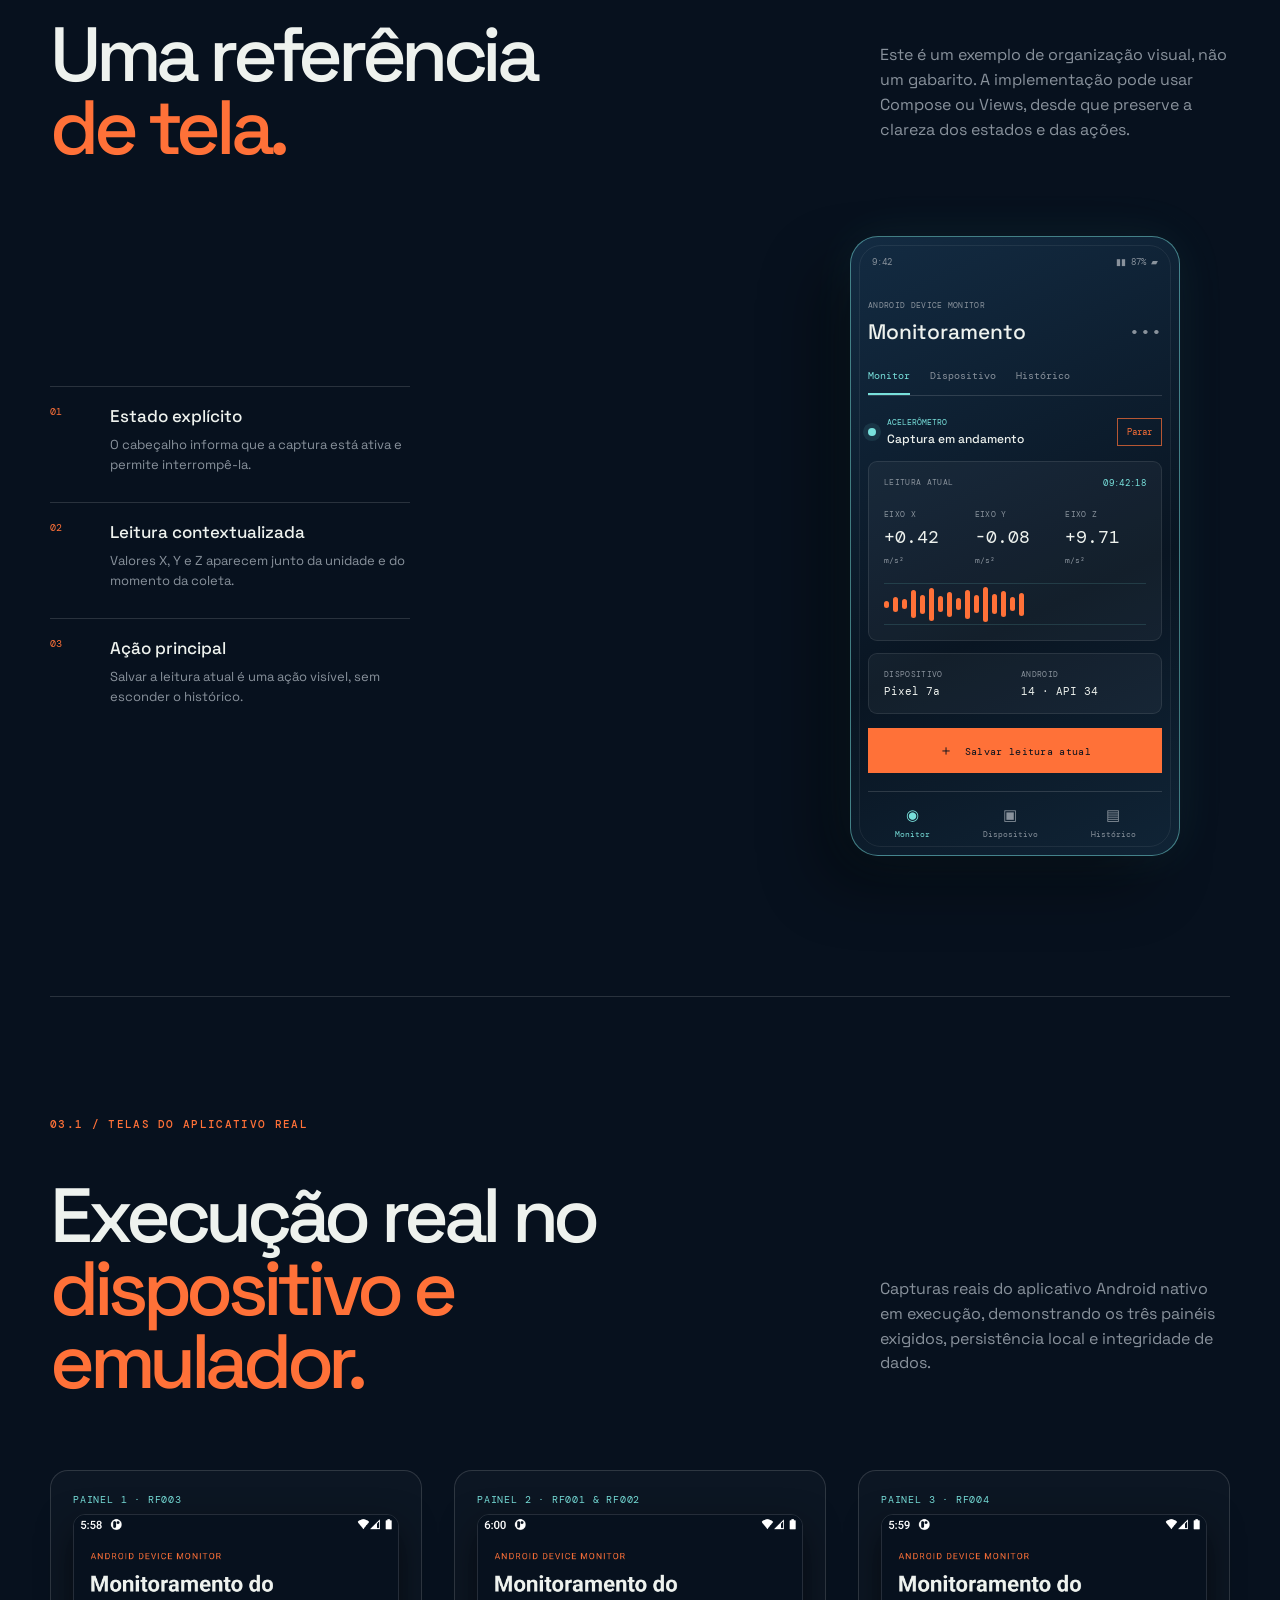
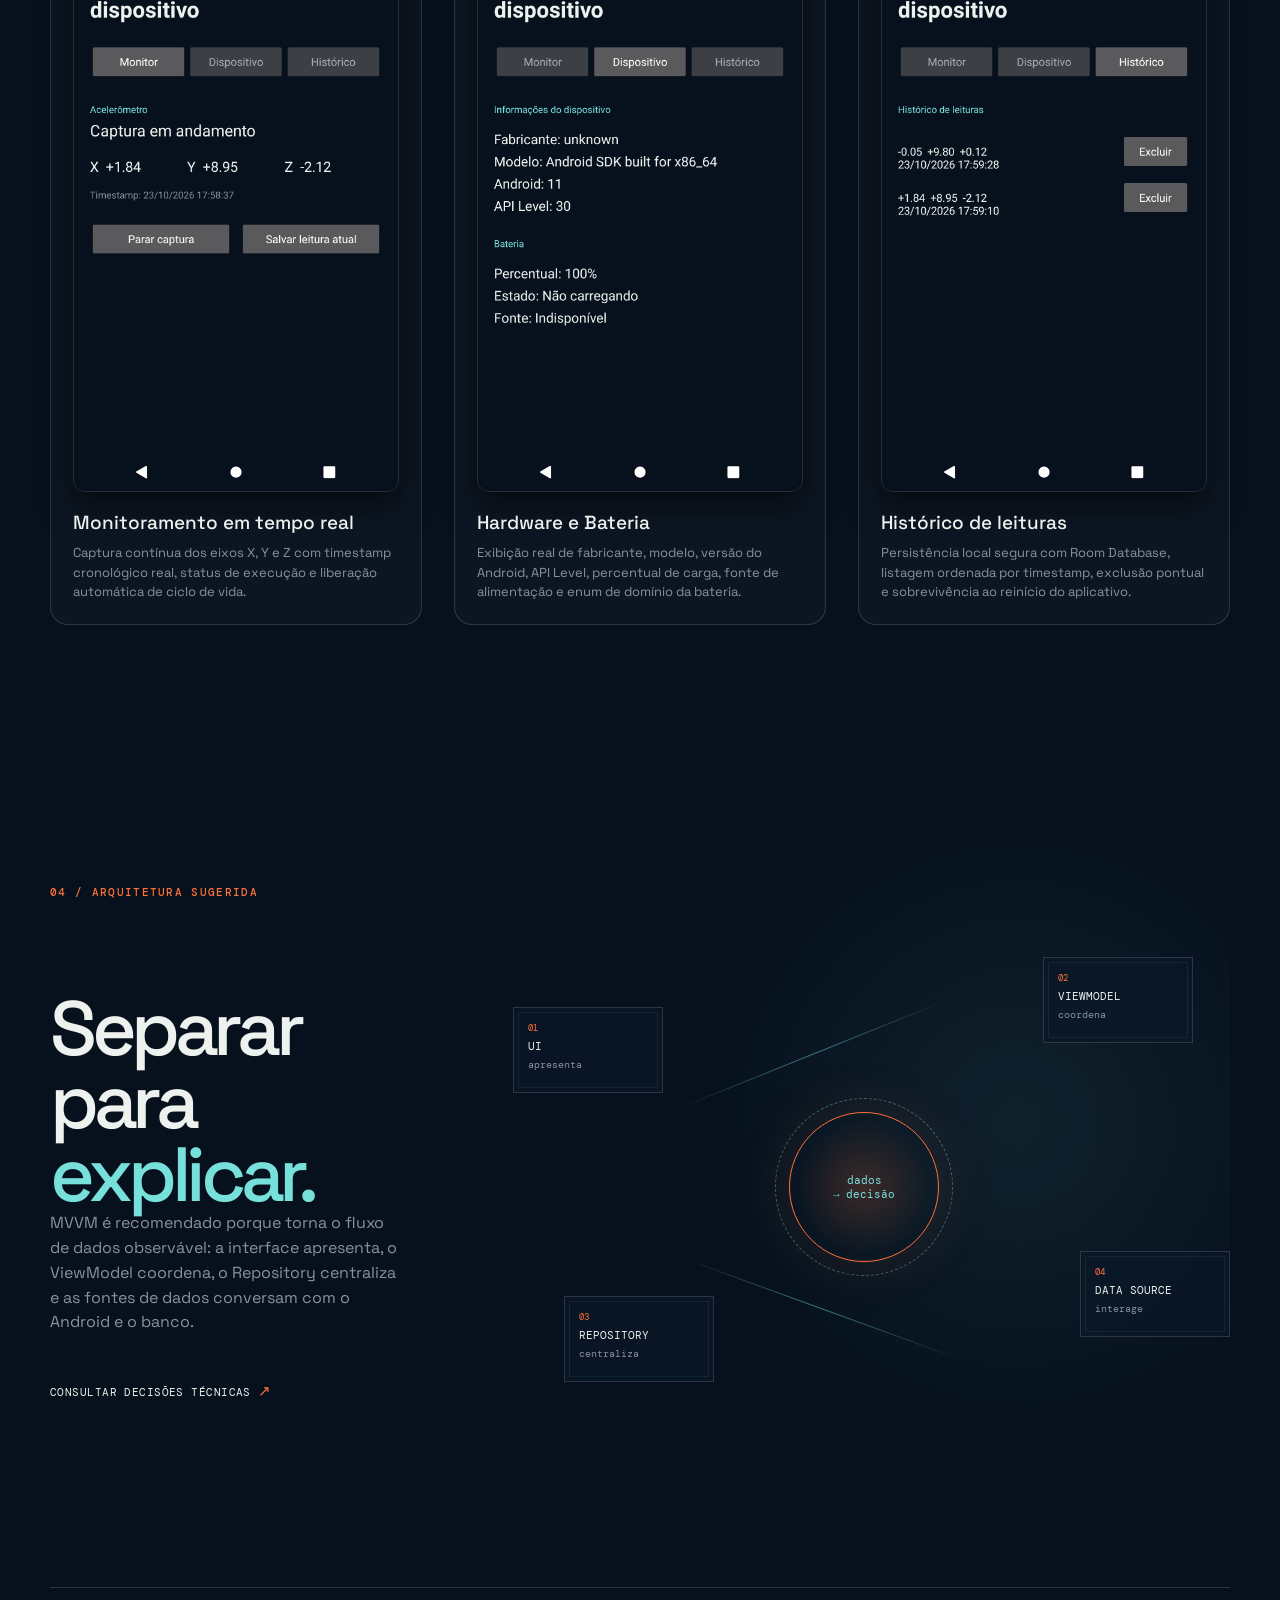
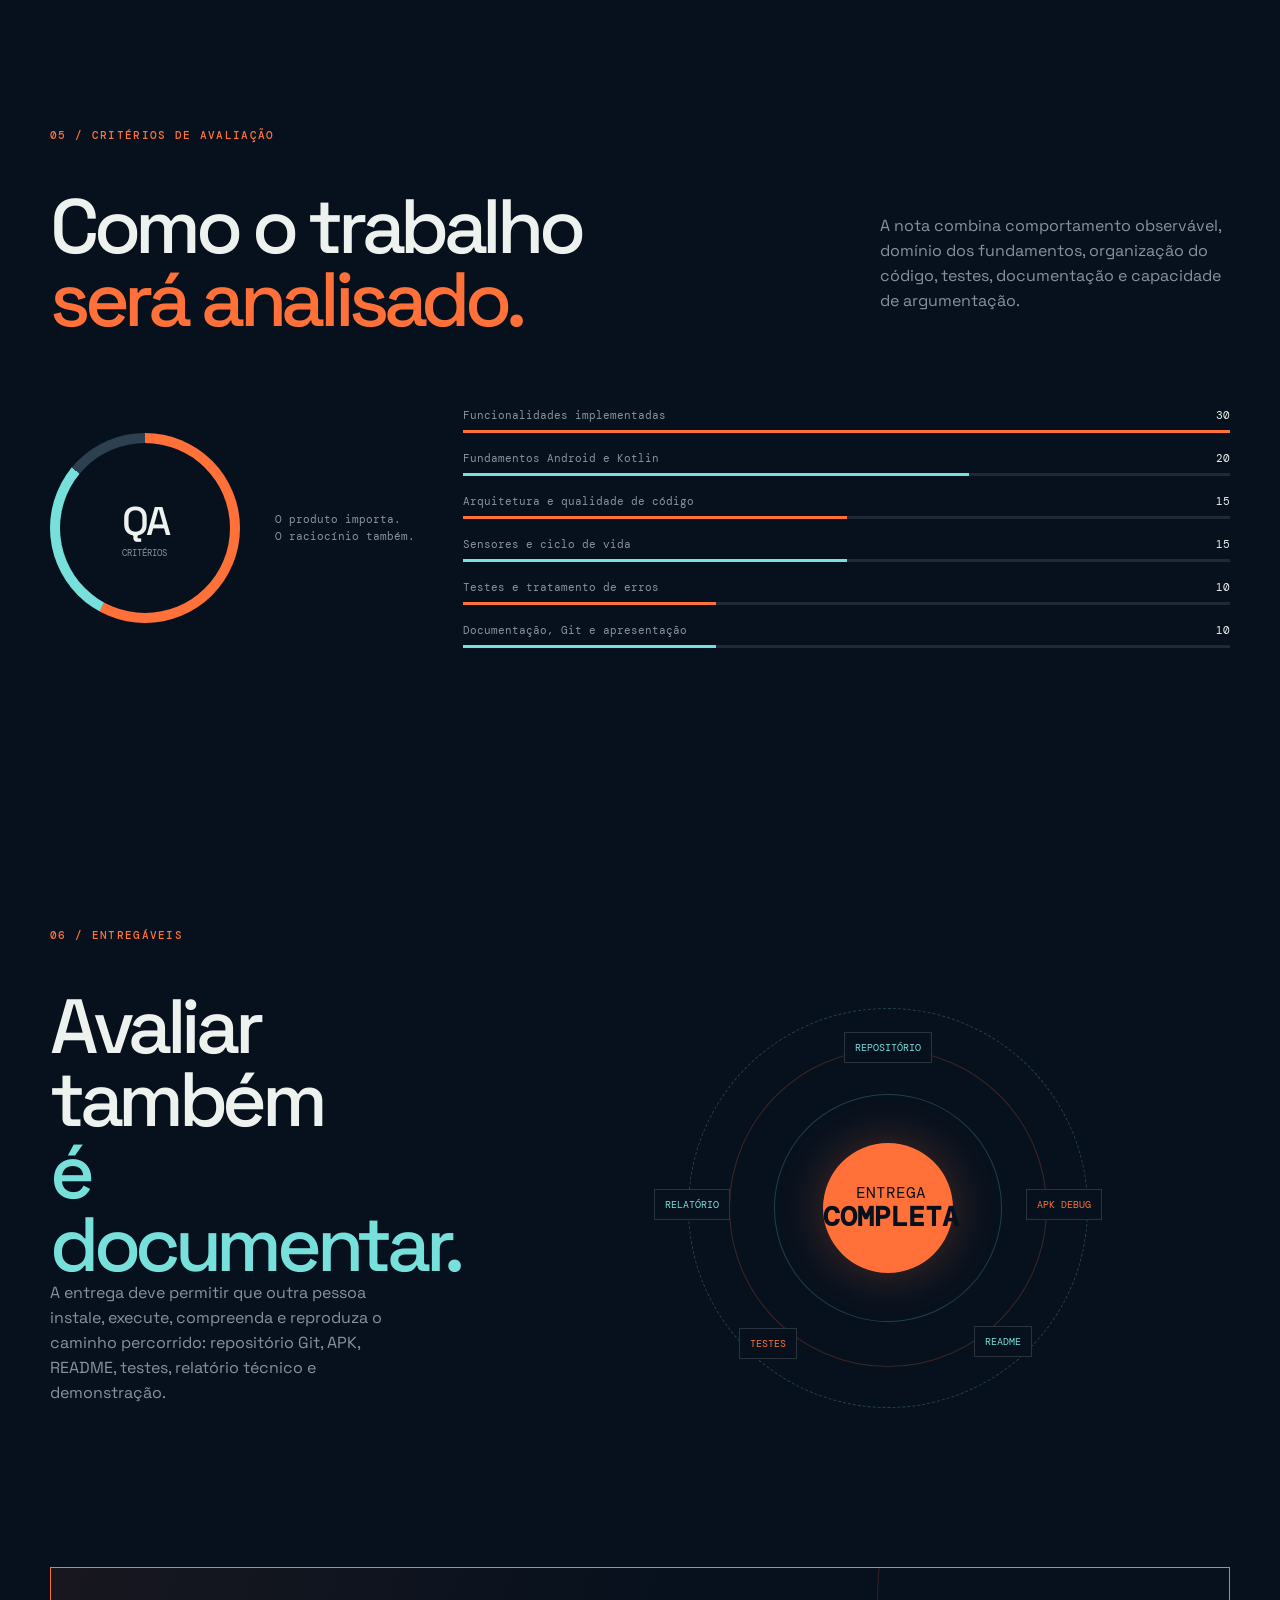
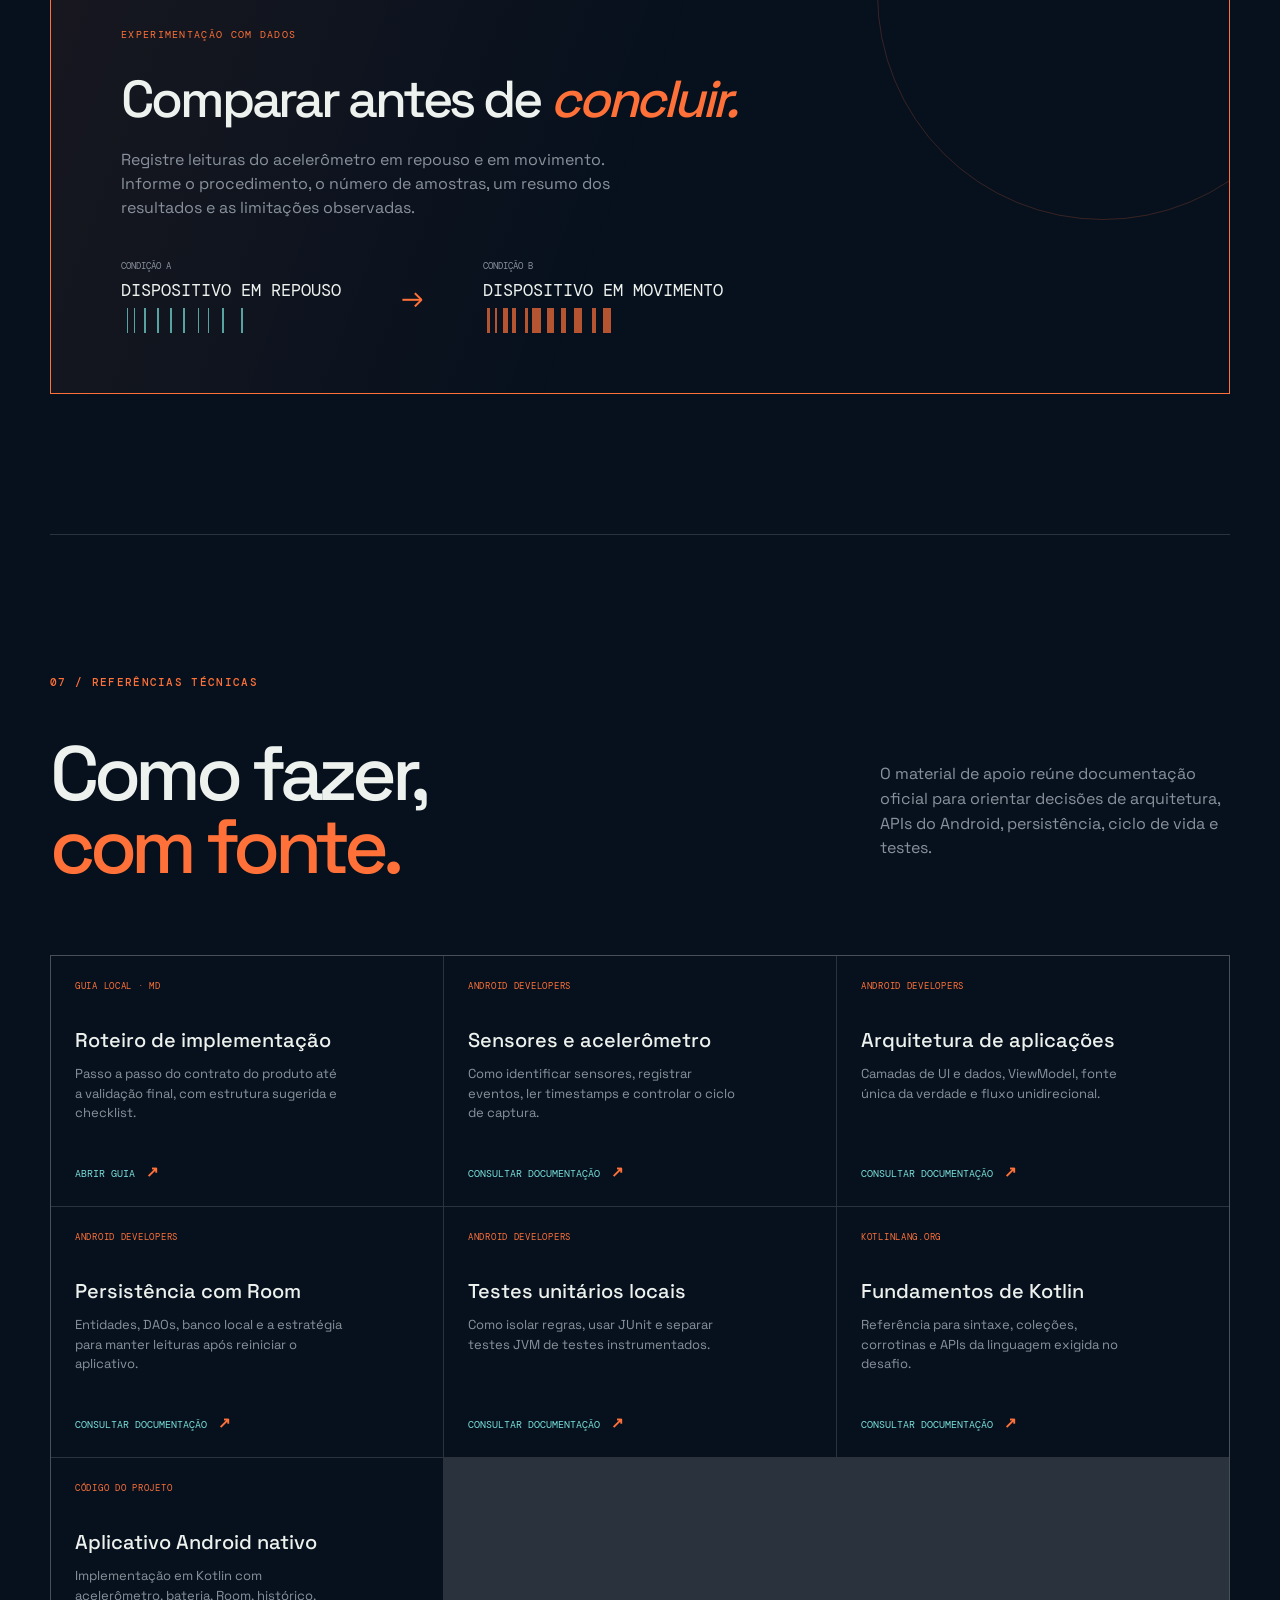
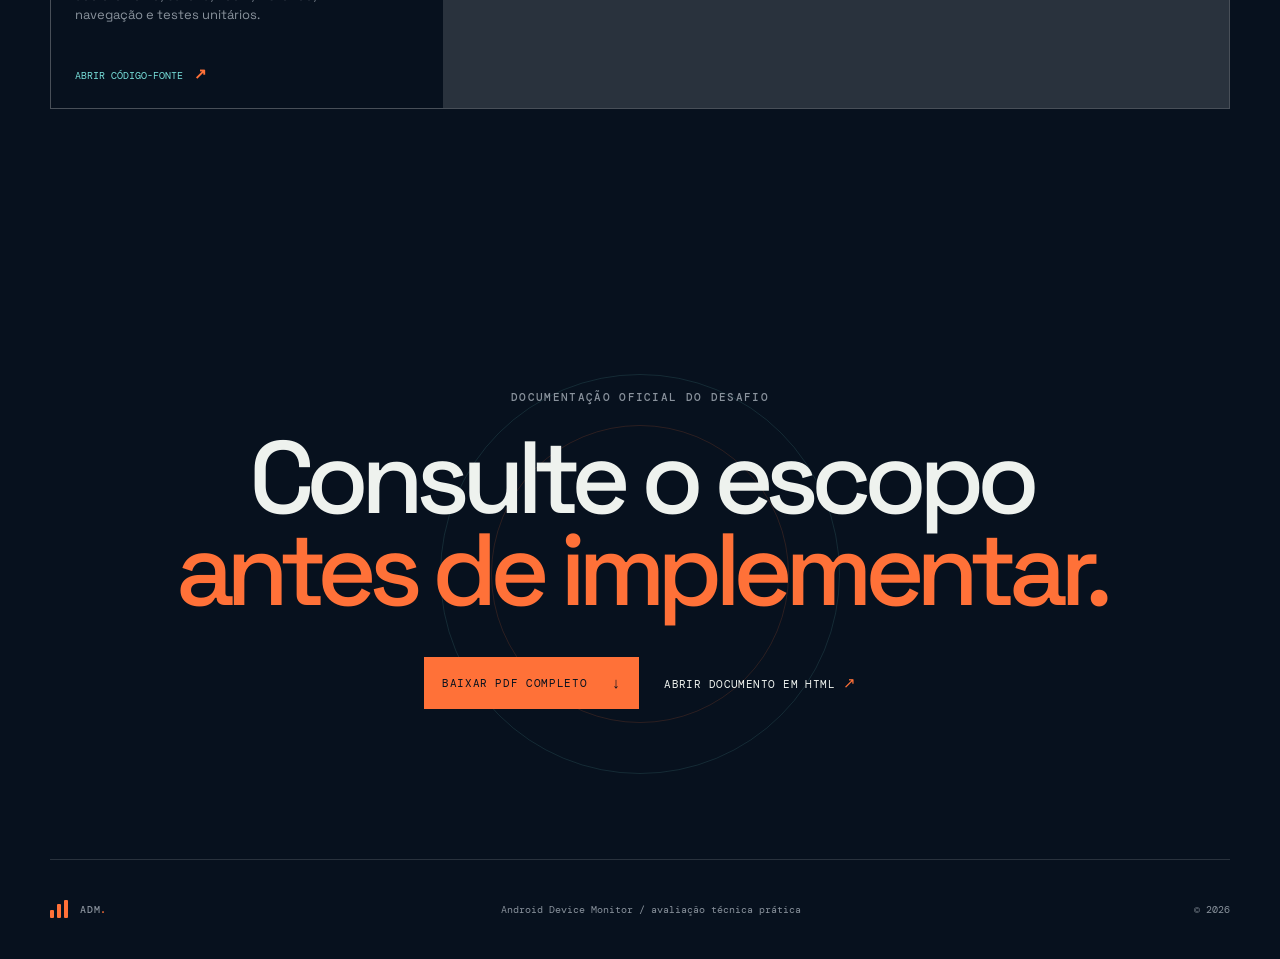
==== commit 46ef8c9d: "feat: add real app screenshots, direct APK download, and fix ViewModel constructor" ====
--- a/index.html
+++ b/index.html
@@ -22,10 +22,14 @@
       <nav class="top-nav" aria-label="Navegação principal">
         <a href="#brief">Contexto</a>
         <a href="#requirements">Requisitos</a>
+        <a href="#screenshots">Telas Reais</a>
         <a href="#ui-example">Exemplo de UI</a>
         <a href="#resources">Referências</a>
       </nav>
-      <a class="nav-cta" href="docs/android-device-monitor-desafio.pdf" download>Baixar PDF <span>↗</span></a>
+      <div style="display:flex;gap:10px;align-items:center;">
+        <a class="nav-cta" href="docs/android-device-monitor-desafio.pdf" download>Baixar PDF <span>↗</span></a>
+        <a class="nav-cta" href="docs/app-debug.apk" download style="border-color:var(--orange);color:var(--orange);font-weight:bold;">Baixar APK <span>↓</span></a>
+      </div>
     </header>
 
     <main id="top">
@@ -35,8 +39,9 @@
           <h1>Android<br /><em>Device Monitor</em></h1>
           <p class="hero-lead">Um desafio para desenvolver, em Kotlin, um aplicativo capaz de consultar o dispositivo, acompanhar sensores e registrar evidências de uso em uma interface funcional.</p>
           <div class="hero-actions">
-            <a class="button button-primary" href="#brief">Conhecer o escopo <span>↓</span></a>
-            <a class="text-link" href="docs/android-device-monitor-desafio.pdf" download>baixar documento completo <span>↗</span></a>
+            <a class="button button-primary" href="docs/app-debug.apk" download>Baixar APK Debug <span>↓</span></a>
+            <a class="text-link" href="#screenshots">Ver Telas Reais <span>↓</span></a>
+            <a class="text-link" href="docs/android-device-monitor-desafio.pdf" download>Baixar PDF <span>↗</span></a>
           </div>
           <div class="hero-stats">
             <div><strong>Android</strong><span>plataforma nativa</span></div>
@@ -110,6 +115,34 @@
         </div>
       </section>
 
+      <section class="screenshots-section section-shell" id="screenshots">
+        <div class="section-index">03.1 / TELAS DO APLICATIVO REAL</div>
+        <div class="section-heading">
+          <div><h2>Execução real no<br /><em>dispositivo e emulador.</em></h2></div>
+          <p>Capturas reais do aplicativo Android nativo em execução, demonstrando os três painéis exigidos, persistência local e integridade de dados.</p>
+        </div>
+        <div class="screenshots-grid">
+          <article class="screenshot-card reveal">
+            <span class="screenshot-tag">Painel 1 · RF003</span>
+            <img src="assets/screenshot-monitor.png" alt="Tela de Monitoramento do Acelerômetro" loading="lazy" />
+            <h3>Monitoramento em tempo real</h3>
+            <p>Captura contínua dos eixos X, Y e Z com timestamp cronológico real, status de execução e liberação automática de ciclo de vida.</p>
+          </article>
+          <article class="screenshot-card reveal reveal-delay">
+            <span class="screenshot-tag">Painel 2 · RF001 &amp; RF002</span>
+            <img src="assets/screenshot-dispositivo.png" alt="Tela de Informações do Dispositivo e Bateria" loading="lazy" />
+            <h3>Hardware e Bateria</h3>
+            <p>Exibição real de fabricante, modelo, versão do Android, API Level, percentual de carga, fonte de alimentação e enum de domínio da bateria.</p>
+          </article>
+          <article class="screenshot-card reveal reveal-delay-2">
+            <span class="screenshot-tag">Painel 3 · RF004</span>
+            <img src="assets/screenshot-historico.png" alt="Tela de Histórico com Room" loading="lazy" />
+            <h3>Histórico de leituras</h3>
+            <p>Persistência local segura com Room Database, listagem ordenada por timestamp, exclusão pontual e sobrevivência ao reinício do aplicativo.</p>
+          </article>
+        </div>
+      </section>
+
       <section class="architecture section-shell">
         <div class="section-index">04 / ARQUITETURA SUGERIDA</div>
         <div class="architecture-layout"><div class="architecture-copy reveal"><h2>Separar para<br /><span>explicar.</span></h2><p>MVVM é recomendado porque torna o fluxo de dados observável: a interface apresenta, o ViewModel coordena, o Repository centraliza e as fontes de dados conversam com o Android e o banco.</p><a class="text-link" href="docs/android-device-monitor-desafio.pdf" download>consultar decisões técnicas <span>↗</span></a></div><div class="architecture-map reveal reveal-delay"><div class="map-line line-one"></div><div class="map-line line-two"></div><div class="map-node node-ui"><small>01</small><strong>UI</strong><span>apresenta</span></div><div class="map-node node-vm"><small>02</small><strong>VIEWMODEL</strong><span>coordena</span></div><div class="map-node node-repo"><small>03</small><strong>REPOSITORY</strong><span>centraliza</span></div><div class="map-node node-data"><small>04</small><strong>DATA SOURCE</strong><span>interage</span></div><div class="map-center"><div class="center-ring"></div><span>dados<br />→ decisão</span></div></div></div>
--- a/styles.css
+++ b/styles.css
@@ -1,3 +1,6 @@
 :root{--ink:#07111e;--paper:#eef2ee;--muted:#89929c;--orange:#ff7138;--cyan:#78e0db;--line:rgba(238,242,238,.15);--mono:'DM Mono',monospace;--sans:'Space Grotesk',sans-serif}*{box-sizing:border-box}html{scroll-behavior:smooth}body{margin:0;background:var(--ink);color:var(--paper);font-family:var(--sans);overflow-x:hidden}body:before{content:"";position:fixed;inset:0;z-index:-2;background:radial-gradient(circle at 78% 8%,rgba(255,113,56,.13),transparent 24%),radial-gradient(circle at 18% 64%,rgba(120,224,219,.06),transparent 26%),var(--ink)}.grain{position:fixed;inset:0;z-index:10;pointer-events:none;opacity:.08;background-image:url("data:image/svg+xml,%3Csvg xmlns='http://www.w3.org/2000/svg' width='180' height='180'%3E%3Cfilter id='n'%3E%3CfeTurbulence type='fractalNoise' baseFrequency='.8' numOctaves='3'/%3E%3C/filter%3E%3Crect width='100%25' height='100%25' filter='url(%23n)' opacity='.35'/%3E%3C/svg%3E")}a{color:inherit;text-decoration:none}.cursor-glow{position:fixed;z-index:-1;width:320px;height:320px;border-radius:50%;background:radial-gradient(circle,rgba(255,113,56,.08),transparent 68%);pointer-events:none;transition:transform .2s ease-out;top:0;left:0}.section-shell{width:min(1180px,calc(100% - 80px));margin:0 auto}.site-header{height:90px;display:flex;align-items:center;justify-content:space-between;width:min(1260px,calc(100% - 64px));margin:auto;position:relative;z-index:20}.brand{display:flex;gap:12px;align-items:center;font-family:var(--mono);font-weight:500;letter-spacing:.08em}.brand-dot{color:var(--orange)}.brand-mark{display:flex;align-items:flex-end;gap:3px;height:18px}.brand-mark i{display:block;width:4px;background:var(--orange);border-radius:1px}.brand-mark i:nth-child(1){height:8px}.brand-mark i:nth-child(2){height:14px}.brand-mark i:nth-child(3){height:18px}.top-nav{display:flex;gap:38px;margin-left:70px;color:var(--muted);font-size:12px;font-family:var(--mono);text-transform:uppercase;letter-spacing:.07em}.top-nav a:hover,.text-link:hover{color:var(--orange)}.nav-cta{font-family:var(--mono);font-size:11px;border:1px solid var(--line);padding:11px 15px;text-transform:uppercase;letter-spacing:.06em;transition:.25s}.nav-cta:hover{border-color:var(--orange);color:var(--orange)}.hero{min-height:730px;display:grid;grid-template-columns:52% 48%;align-items:center;position:relative}.hero:after{content:"";position:absolute;left:0;right:0;bottom:0;height:1px;background:var(--line)}.eyebrow,.section-index{font:500 11px var(--mono);letter-spacing:.12em;text-transform:uppercase;color:var(--muted)}.status-dot,.live-label i{display:inline-block;width:7px;height:7px;border-radius:50%;background:var(--cyan);box-shadow:0 0 0 5px rgba(120,224,219,.1);margin-right:10px}.hero h1{font-size:clamp(70px,9vw,124px);line-height:.87;letter-spacing:-.09em;margin:32px 0 30px;font-weight:600}.hero h1 em,.section-heading em,.score-heading em,.final-cta em{font-style:normal;color:var(--orange)}.hero-lead{max-width:450px;color:var(--muted);font-size:16px;line-height:1.55}.hero-actions{display:flex;align-items:center;gap:25px;margin-top:34px}.button{font-family:var(--mono);font-size:11px;letter-spacing:.06em;text-transform:uppercase;padding:16px 18px;display:inline-flex;gap:24px;align-items:center}.button-primary{background:var(--orange);color:var(--ink);transition:.25s}.button-primary:hover{background:#ff8e60;transform:translateY(-3px);box-shadow:0 14px 30px rgba(255,113,56,.2)}.text-link{font:11px var(--mono);color:var(--paper);text-transform:uppercase;letter-spacing:.04em}.text-link span,.button span{color:var(--orange);font-size:15px}.button-primary span{color:var(--ink)}.hero-stats{display:flex;gap:38px;margin-top:72px}.hero-stats div{display:flex;flex-direction:column;gap:7px}.hero-stats strong{font-size:17px;font-weight:500}.hero-stats span{font:10px var(--mono);color:var(--muted);text-transform:uppercase}.hero-visual{height:570px;position:relative;perspective:1000px}.phone-tilt{width:260px;height:485px;position:absolute;left:50%;top:50%;transform:translate(-50%,-50%) rotateY(-21deg) rotateX(8deg) rotateZ(7deg);transform-style:preserve-3d;transition:transform .25s ease-out}.phone-face{width:100%;height:100%;border-radius:26px;border:1px solid rgba(120,224,219,.55);background:linear-gradient(145deg,#163049,#091522 53%,#12283c);padding:26px 20px;box-shadow:-35px 35px 55px rgba(0,0,0,.5),inset 0 0 0 5px rgba(255,255,255,.025),0 0 50px rgba(120,224,219,.1);transform:translateZ(18px)}.phone-face:before{content:"";position:absolute;inset:9px;border-radius:20px;border:1px solid rgba(255,255,255,.08);pointer-events:none}.phone-camera{height:5px;width:45px;border-radius:5px;background:#03070b;margin:0 auto 40px;opacity:.8}.phone-ui-top,.phone-foot{display:flex;justify-content:space-between;font:8px var(--mono);color:var(--muted)}.waveform{height:130px;display:flex;align-items:center;gap:6px;margin:23px 2px;border-top:1px solid rgba(120,224,219,.12);border-bottom:1px solid rgba(120,224,219,.12)}.waveform i{width:7px;background:var(--orange);display:block;border-radius:10px;animation:bars 1.5s ease-in-out infinite alternate}.waveform i:nth-child(1){height:30%}.waveform i:nth-child(2){height:55%;animation-delay:.1s}.waveform i:nth-child(3){height:38%;animation-delay:.2s}.waveform i:nth-child(4){height:78%;animation-delay:.3s}.waveform i:nth-child(5){height:44%;animation-delay:.4s}.waveform i:nth-child(6){height:96%;animation-delay:.5s}.waveform i:nth-child(7){height:50%;animation-delay:.6s}.waveform i:nth-child(8){height:68%;animation-delay:.7s}.waveform i:nth-child(9){height:34%;animation-delay:.8s}.waveform i:nth-child(10){height:82%;animation-delay:.9s}.waveform i:nth-child(11){height:42%;animation-delay:1s}.waveform i:nth-child(12){height:63%;animation-delay:1.1s}.axis-readout{display:grid;grid-template-columns:repeat(3,1fr);gap:10px}.axis-readout div{display:flex;flex-direction:column;gap:8px}.axis-readout span{font:9px var(--mono);color:var(--cyan)}.axis-readout b{font:14px var(--mono);font-weight:400}.phone-line{height:1px;background:var(--line);margin:37px 0 14px}.live-label{color:var(--cyan)}.signal,.telemetry-chip{position:absolute;font:11px var(--mono);background:rgba(8,17,31,.8);border:1px solid var(--line);backdrop-filter:blur(10px);padding:10px 13px;color:var(--muted)}.signal b{color:var(--cyan);font-weight:400}.signal-a{top:21%;left:1%;animation:float 4s ease-in-out infinite}.signal-b{right:0;bottom:23%;animation:float 4s ease-in-out 1s infinite}.telemetry-chip{bottom:4%;left:12%;display:grid;grid-template-columns:1fr auto;gap:4px 22px;border-left:2px solid var(--orange)}.telemetry-chip span{font-size:9px;color:var(--orange)}.telemetry-chip b{color:var(--paper);font-size:18px;font-weight:400}.telemetry-chip small{grid-column:1/-1;color:var(--muted);font-size:9px}.orbit{position:absolute;border:1px solid rgba(120,224,219,.22);border-radius:50%;left:50%;top:50%;transform:translate(-50%,-50%) rotateX(62deg) rotateZ(-25deg);animation:spin 14s linear infinite}.orbit-a{width:520px;height:270px}.orbit-b{width:440px;height:230px;transform:translate(-50%,-50%) rotateX(62deg) rotateZ(45deg);animation-duration:18s;animation-direction:reverse;border-color:rgba(255,113,56,.22)}.hero-crosshair{position:absolute;right:10%;top:14%;font:24px var(--mono);color:var(--orange)}.marquee-band{overflow:hidden;border-top:1px solid var(--line);border-bottom:1px solid var(--line);color:var(--orange);font:12px var(--mono);letter-spacing:.12em;white-space:nowrap}.marquee-track{padding:18px 0;animation:marquee 28s linear infinite;display:inline-block}.marquee-track span{color:var(--cyan);margin:0 22px}.brief,.requirements,.architecture,.score,.deliverables{padding:140px 0}.section-index{color:var(--orange);margin-bottom:48px}.brief-grid{display:grid;grid-template-columns:55% 45%;margin-bottom:90px}.brief h2,.section-heading h2,.architecture h2,.score h2,.deliverables h2{font-size:clamp(48px,6vw,78px);line-height:.95;letter-spacing:-.07em;margin:0;font-weight:500}.brief h2 span,.architecture h2 span,.deliverables h2 span{color:var(--cyan)}.brief-body{max-width:420px;justify-self:end}.brief-body p,.architecture-copy p,.deliverable-copy p,.section-heading p,.score-heading p{font-size:16px;line-height:1.55;margin:0 0 22px;color:var(--paper)}.brief-body .muted,.architecture-copy p,.deliverable-copy p,.section-heading p,.score-heading p{color:var(--muted)}.principles{display:grid;grid-template-columns:repeat(3,1fr);border-top:1px solid var(--line)}.principle-card{padding:25px 25px 24px 0;border-right:1px solid var(--line);min-height:260px;position:relative}.principle-card:nth-child(2),.principle-card:nth-child(3){padding-left:25px}.principle-card:last-child{border-right:0}.card-number{font:10px var(--mono);color:var(--orange)}.card-icon{font-size:54px;color:var(--cyan);font-family:serif;margin:34px 0 20px}.icon-wave{color:var(--orange)}.principle-card h3{font-size:20px;font-weight:500;margin:0 0 10px}.principle-card p{color:var(--muted);line-height:1.45;font-size:13px;max-width:250px;margin:0}.section-heading,.score-heading{display:grid;grid-template-columns:55% 45%;align-items:end;margin-bottom:72px}.section-heading p,.score-heading p{max-width:350px;justify-self:end}.requirement-list{border-top:1px solid var(--line)}.requirement-row{display:grid;grid-template-columns:90px 1fr 150px 30px;align-items:center;gap:20px;border-bottom:1px solid var(--line);padding:24px 10px;transition:.3s}.requirement-row:hover,.requirement-highlight{background:rgba(255,113,56,.06)}.req-id,.req-api{font:10px var(--mono);color:var(--orange)}.req-main h3{font-size:18px;margin:0 0 7px;font-weight:500}.req-main p{margin:0;color:var(--muted);font-size:13px}.req-api{color:var(--muted);font-size:9px}.req-arrow{font-size:19px;color:var(--orange);text-align:right}.live-pill{font:9px var(--mono);border:1px solid var(--orange);color:var(--orange);padding:4px 6px;vertical-align:middle;margin-left:8px}.architecture{background:radial-gradient(circle at 82% 45%,rgba(120,224,219,.08),transparent 30%)}.architecture-layout,.deliverable-grid{display:grid;grid-template-columns:38% 62%;align-items:center}.architecture-copy{max-width:350px}.architecture-copy .text-link{display:inline-block;margin-top:24px}.architecture-map{height:500px;position:relative}.map-node{position:absolute;width:150px;height:86px;border:1px solid var(--line);background:rgba(11,23,39,.75);padding:14px;display:flex;flex-direction:column;gap:5px;z-index:2}.map-node:after{content:"";position:absolute;inset:4px;border:1px solid rgba(120,224,219,.08);pointer-events:none}.map-node small{font:9px var(--mono);color:var(--orange)}.map-node strong{font:11px var(--mono);color:var(--paper);font-weight:400}.map-node span{font:10px var(--mono);color:var(--muted)}.node-ui{left:2%;top:12%}.node-vm{right:5%;top:2%}.node-repo{left:9%;bottom:13%}.node-data{right:0;bottom:22%}.map-center{position:absolute;left:50%;top:48%;transform:translate(-50%,-50%);width:150px;height:150px;border-radius:50%;border:1px solid var(--orange);display:grid;place-items:center;text-align:center;font:11px var(--mono);color:var(--cyan);background:radial-gradient(circle,rgba(255,113,56,.2),transparent 65%);box-shadow:0 0 60px rgba(255,113,56,.12)}.center-ring{position:absolute;inset:-15px;border:1px dashed rgba(120,224,219,.4);border-radius:50%;animation:spin 15s linear infinite}.map-line{height:1px;background:linear-gradient(90deg,transparent,var(--cyan),transparent);position:absolute;transform-origin:left;opacity:.5}.line-one{width:290px;top:32%;left:25%;transform:rotate(-22deg)}.line-two{width:300px;top:62%;left:25%;transform:rotate(20deg)}.score{border-top:1px solid var(--line)}.score-layout{display:grid;grid-template-columns:35% 65%;align-items:center}.score-chart{display:flex;align-items:center;gap:35px}.donut{width:190px;height:190px;border-radius:50%;background:conic-gradient(var(--orange) 0 58%,var(--cyan) 58% 86%,#2c4050 86% 100%);display:grid;place-items:center;position:relative}.donut:after{content:"";position:absolute;inset:10px;background:var(--ink);border-radius:50%}.donut div{z-index:1;text-align:center;display:flex;flex-direction:column}.donut strong{font-size:40px;font-weight:500;letter-spacing:-.08em}.donut span{font:9px var(--mono);color:var(--muted)}.chart-caption{font:11px var(--mono);color:var(--muted);line-height:1.5}.score-bars{display:flex;flex-direction:column;gap:18px}.score-item>div{display:flex;justify-content:space-between;font:11px var(--mono);color:var(--muted);margin-bottom:8px}.score-item b{color:var(--paper);font-weight:400}.score-item>i{display:block;height:3px;background:rgba(255,255,255,.1);overflow:hidden}.score-item em{display:block;width:var(--w);height:100%;background:var(--orange);animation:load 1.2s ease both}.score-item:nth-child(even) em{background:var(--cyan)}.deliverable-grid{grid-template-columns:42% 58%}.deliverable-copy{max-width:350px}.deliverable-orbit{height:400px;position:relative;border:1px dashed rgba(120,224,219,.25);border-radius:50%;width:400px;justify-self:center;animation:slow-breathe 6s ease-in-out infinite}.deliverable-orbit:before,.deliverable-orbit:after{content:"";position:absolute;border:1px solid rgba(255,113,56,.22);border-radius:50%;inset:40px;transform:rotate(45deg)}.deliverable-orbit:after{inset:85px;border-color:rgba(120,224,219,.22);transform:rotate(-30deg)}.orbit-core{position:absolute;left:50%;top:50%;transform:translate(-50%,-50%);height:130px;width:130px;border-radius:50%;display:grid;place-items:center;text-align:center;background:var(--orange);color:var(--ink);font:16px var(--mono);line-height:1.1;box-shadow:0 0 50px rgba(255,113,56,.27)}.orbit-core b{font-size:28px}.orbit-label{position:absolute;font:10px var(--mono);background:var(--ink);border:1px solid var(--line);padding:8px 10px;z-index:2}.label-repo{top:23px;left:50%;transform:translateX(-50%);color:var(--cyan)}.label-apk{right:-15px;top:45%;color:var(--orange)}.label-doc{bottom:50px;right:55px;color:var(--cyan)}.label-test{bottom:48px;left:50px;color:var(--orange)}.label-report{left:-35px;top:45%;color:var(--cyan)}.experiment{padding:0 0 140px}.experiment-card{border:1px solid var(--orange);padding:60px 70px;position:relative;overflow:hidden;background:linear-gradient(110deg,rgba(255,113,56,.07),transparent 50%)}.experiment-card:after{content:"";position:absolute;width:450px;height:450px;border-radius:50%;border:1px solid rgba(255,113,56,.2);right:-100px;top:-200px}.experiment-tag{font:10px var(--mono);color:var(--orange);letter-spacing:.13em}.experiment-card h2{font-size:52px;letter-spacing:-.06em;font-weight:500;margin:25px 0 14px}.experiment-card h2 span{color:var(--orange);font-style:italic}.experiment-card p{color:var(--muted);max-width:520px;line-height:1.5}.experiment-data{display:flex;align-items:center;gap:60px;margin-top:40px}.experiment-data>div:not(.data-divider){display:flex;flex-direction:column;gap:7px}.experiment-data span{font:9px var(--mono);color:var(--muted)}.experiment-data strong{font:17px var(--mono);font-weight:400}.data-divider{font-size:28px;color:var(--orange)}.mini-wave{display:block;width:145px;height:25px;background:linear-gradient(90deg,transparent 0 4%,var(--cyan) 4% 5%,transparent 5% 9%,var(--cyan) 9% 10%,transparent 10% 16%,var(--cyan) 16% 17%,transparent 17% 25%,var(--cyan) 25% 26%,transparent 26% 34%,var(--cyan) 34% 35%,transparent 35% 43%,var(--cyan) 43% 44%,transparent 44% 53%,var(--cyan) 53% 54%,transparent 54% 60%,var(--cyan) 60% 61%,transparent 61% 70%,var(--cyan) 70% 71%,transparent 71% 83%,var(--cyan) 83% 84%,transparent 84%);opacity:.7}.wave-motion{background:linear-gradient(90deg,transparent 0 3%,var(--orange) 3% 5%,transparent 5% 8%,var(--orange) 8% 10%,transparent 10% 14%,var(--orange) 14% 17%,transparent 17% 20%,var(--orange) 20% 23%,transparent 23% 29%,var(--orange) 29% 31%,transparent 31% 34%,var(--orange) 34% 40%,transparent 40% 44%,var(--orange) 44% 49%,transparent 49% 54%,var(--orange) 54% 57%,transparent 57% 63%,var(--orange) 63% 68%,transparent 68% 75%,var(--orange) 75% 78%,transparent 78% 83%,var(--orange) 83% 88%,transparent 88%)}.final-cta{text-align:center;padding:130px 0 150px;position:relative}.final-cta h2{font-size:clamp(58px,8vw,108px);line-height:.9;letter-spacing:-.08em;margin:28px 0 40px;font-weight:500}.final-cta .hero-actions{justify-content:center}.final-orb{position:absolute;width:400px;height:400px;border-radius:50%;border:1px solid rgba(120,224,219,.12);left:50%;top:50%;transform:translate(-50%,-45%);z-index:-1}.final-orb:before{content:"";position:absolute;inset:50px;border:1px solid rgba(255,113,56,.15);border-radius:50%;animation:spin 18s linear infinite}.site-footer{border-top:1px solid var(--line);height:100px;display:flex;align-items:center;justify-content:space-between;color:var(--muted);font:10px var(--mono)}.reveal{opacity:0;transform:translateY(20px);transition:opacity .8s ease,transform .8s ease}.reveal.is-visible{opacity:1;transform:translateY(0)}.reveal-delay{transition-delay:.15s}.reveal-delay-2{transition-delay:.3s}@keyframes bars{to{transform:scaleY(.6);opacity:.6}}@keyframes spin{to{transform:translate(-50%,-50%) rotateX(62deg) rotateZ(335deg)}}@keyframes float{0%,100%{transform:translateY(0)}50%{transform:translateY(-9px)}}@keyframes marquee{to{transform:translateX(-50%)}}@keyframes load{from{width:0}}@keyframes slow-breathe{0%,100%{transform:rotate(0) scale(1)}50%{transform:rotate(5deg) scale(1.02)}}@media(max-width:800px){.section-shell{width:min(100% - 40px,600px)}.site-header{width:calc(100% - 40px);height:72px}.top-nav{display:none}.nav-cta{padding:9px;font-size:9px}.hero{display:flex;flex-direction:column;align-items:flex-start;padding-top:60px;min-height:auto}.hero h1{font-size:75px}.hero-visual{width:100%;height:570px}.hero-stats{margin:50px 0 0;gap:18px}.hero-stats strong{font-size:14px}.hero-stats span{font-size:8px}.brief,.requirements,.architecture,.score,.deliverables{padding:90px 0}.brief-grid,.section-heading,.architecture-layout,.score-layout,.deliverable-grid{display:flex;flex-direction:column;gap:45px;align-items:flex-start}.brief-body,.section-heading p,.score-heading p{justify-self:auto;max-width:none}.principles{display:block}.principle-card,.principle-card:nth-child(2),.principle-card:nth-child(3){padding:25px 0;border-right:0;border-bottom:1px solid var(--line);min-height:auto}.requirement-row{grid-template-columns:55px 1fr 25px;gap:9px}.req-api{display:none}.req-main h3{font-size:15px}.req-main p{font-size:11px}.architecture-map{width:100%;height:430px}.map-node{width:125px}.node-ui{left:0}.node-vm{right:0}.node-repo{left:0}.node-data{right:0}.map-center{width:120px;height:120px}.line-one,.line-two{width:180px}.score-chart{width:100%;justify-content:center}.score-bars{width:100%}.deliverable-orbit{width:320px;height:320px;align-self:center}.label-report{left:-15px}.label-apk{right:-25px}.experiment-card{padding:35px 25px}.experiment-card h2{font-size:39px}.experiment-data{gap:20px}.experiment-data strong{font-size:13px}.mini-wave{width:90px}.site-footer{height:auto;padding:28px 0;gap:18px;align-items:flex-start;flex-direction:column}.final-cta{padding:100px 0}.final-cta .hero-actions{flex-direction:column;gap:20px}}
  .ui-example{padding:140px 0;border-top:1px solid var(--line)}.ui-showcase{display:grid;grid-template-columns:1fr 430px;gap:80px;align-items:center}.ui-notes{display:flex;flex-direction:column;gap:28px;max-width:360px}.ui-note{display:grid;grid-template-columns:42px 1fr;gap:18px;border-top:1px solid var(--line);padding-top:18px}.ui-note>span{font:10px var(--mono);color:var(--orange)}.ui-note strong{font-size:17px;font-weight:500}.ui-note p{font-size:13px;line-height:1.5;color:var(--muted);margin:8px 0 0}.ui-device{width:330px;min-height:620px;justify-self:center;border:1px solid rgba(120,224,219,.5);border-radius:28px;padding:18px 17px 12px;background:linear-gradient(155deg,#132b42,#091522 60%,#102436);box-shadow:-30px 30px 60px rgba(0,0,0,.38),0 0 50px rgba(120,224,219,.08);position:relative;overflow:hidden}.ui-device:before{content:"";position:absolute;inset:8px;border:1px solid rgba(255,255,255,.07);border-radius:22px;pointer-events:none}.ui-device-bar,.ui-appbar,.ui-tabs,.ui-live-state,.ui-reading-head,.ui-reading-values,.ui-device-card,.ui-bottom-nav{position:relative;z-index:1}.ui-device-bar{display:flex;justify-content:space-between;font:9px var(--mono);color:var(--muted);padding:1px 4px 24px}.ui-appbar{display:flex;justify-content:space-between;align-items:end}.ui-appbar small,.ui-reading-head,.ui-device-card small,.ui-reading-values small{font:8px var(--mono);color:var(--muted);letter-spacing:.04em}.ui-appbar strong{display:block;font-size:21px;font-weight:500;margin-top:5px}.ui-menu{font:18px var(--mono);color:var(--muted)}.ui-tabs{display:flex;gap:20px;border-bottom:1px solid var(--line);margin-top:24px}.ui-tabs span{padding-bottom:11px;font:10px var(--mono);color:var(--muted)}.ui-tabs .active{color:var(--cyan);border-bottom:2px solid var(--cyan)}.ui-live-state{display:flex;align-items:center;gap:11px;margin:21px 0 14px}.ui-live-state small{display:block;color:var(--cyan);font:8px var(--mono)}.ui-live-state strong{display:block;font-size:12px;font-weight:500;margin-top:4px}.ui-live-state button{margin-left:auto;background:transparent;border:1px solid rgba(255,113,56,.7);color:var(--orange);font:9px var(--mono);padding:7px 9px}.live-pulse{width:8px;height:8px;border-radius:50%;background:var(--cyan);box-shadow:0 0 0 5px rgba(120,224,219,.1);animation:pulse 1.7s ease-in-out infinite}.ui-reading-card,.ui-device-card{background:rgba(255,255,255,.045);border:1px solid rgba(255,255,255,.09);padding:15px;border-radius:9px}.ui-reading-head{display:flex;justify-content:space-between;color:var(--muted)}.ui-reading-head b{font-weight:400;color:var(--cyan);font-size:9px}.ui-reading-values{display:grid;grid-template-columns:repeat(3,1fr);gap:10px;margin-top:20px}.ui-reading-values div{display:flex;flex-direction:column;gap:6px}.ui-reading-values strong{font:18px var(--mono);font-weight:400;color:var(--paper)}.ui-reading-values span{font:8px var(--mono);color:var(--muted)}.ui-sparkline{height:42px;display:flex;align-items:center;gap:4px;border-top:1px solid rgba(120,224,219,.15);border-bottom:1px solid rgba(120,224,219,.15);margin-top:18px}.ui-sparkline i{display:block;width:5px;background:var(--orange);border-radius:4px;animation:bars 1.3s ease-in-out infinite alternate}.ui-sparkline i:nth-child(1){height:18%}.ui-sparkline i:nth-child(2){height:36%}.ui-sparkline i:nth-child(3){height:25%}.ui-sparkline i:nth-child(4){height:70%}.ui-sparkline i:nth-child(5){height:48%}.ui-sparkline i:nth-child(6){height:82%}.ui-sparkline i:nth-child(7){height:40%}.ui-sparkline i:nth-child(8){height:62%}.ui-sparkline i:nth-child(9){height:30%}.ui-sparkline i:nth-child(10){height:74%}.ui-sparkline i:nth-child(11){height:45%}.ui-sparkline i:nth-child(12){height:88%}.ui-sparkline i:nth-child(13){height:50%}.ui-sparkline i:nth-child(14){height:65%}.ui-sparkline i:nth-child(15){height:35%}.ui-sparkline i:nth-child(16){height:56%}.ui-device-card{display:grid;grid-template-columns:1fr 1fr;gap:12px;margin-top:12px}.ui-device-card div{display:flex;flex-direction:column;gap:5px}.ui-device-card strong{font:11px var(--mono);font-weight:400}.ui-save{width:100%;margin-top:14px;padding:13px;border:0;background:var(--orange);color:var(--ink);font:10px var(--mono);letter-spacing:.03em}.ui-save span{font-size:14px;margin-right:5px}.ui-bottom-nav{display:flex;justify-content:space-around;margin-top:18px;padding-top:13px;border-top:1px solid var(--line)}.ui-bottom-nav span{display:flex;flex-direction:column;align-items:center;gap:5px;font-size:15px;color:var(--muted)}.ui-bottom-nav span.selected{color:var(--cyan)}.ui-bottom-nav small{font:8px var(--mono)}@keyframes pulse{50%{transform:scale(.8);opacity:.55}}@media(max-width:800px){.ui-example{padding:90px 0}.ui-showcase{display:flex;flex-direction:column;gap:45px;align-items:stretch}.ui-notes{max-width:none}.ui-device{align-self:center;width:320px}}
  .resources{padding:140px 0;border-top:1px solid var(--line)}.resource-grid{display:grid;grid-template-columns:repeat(3,1fr);gap:1px;background:var(--line);border:1px solid var(--line)}.resource-card{min-height:250px;background:var(--ink);padding:24px;display:flex;flex-direction:column;transition:background .25s,transform .25s}.resource-card:hover{background:#0d1d2d;transform:translateY(-4px)}.resource-type{font:9px var(--mono);color:var(--orange);letter-spacing:.08em}.resource-card h3{font-size:20px;font-weight:500;margin:35px 0 11px}.resource-card p{color:var(--muted);font-size:13px;line-height:1.5;margin:0;max-width:270px}.resource-link{margin-top:auto;padding-top:26px;color:var(--cyan);font:10px var(--mono);text-transform:uppercase}.resource-link b{color:var(--orange);font-size:15px;margin-left:5px}@media(max-width:800px){.resources{padding:90px 0}.resource-grid{grid-template-columns:1fr}.resource-card{min-height:210px}}
+
+.screenshots-section{padding:120px 0;border-top:1px solid var(--line)}.screenshots-grid{display:grid;grid-template-columns:repeat(3,1fr);gap:32px;margin-top:48px}.screenshot-card{background:rgba(255,255,255,.025);border:1px solid var(--line);border-radius:18px;padding:22px;display:flex;flex-direction:column;transition:transform .3s ease,border-color .3s ease}.screenshot-card:hover{transform:translateY(-6px);border-color:var(--orange)}.screenshot-card img{width:100%;border-radius:12px;border:1px solid rgba(255,255,255,.1);box-shadow:0 14px 34px rgba(0,0,0,.55)}.screenshot-card h3{font-size:19px;margin:18px 0 8px;font-weight:500}.screenshot-card p{font-size:13px;color:var(--muted);line-height:1.5;margin:0}.screenshot-tag{font:10px var(--mono);color:var(--cyan);text-transform:uppercase;letter-spacing:.08em;margin-bottom:8px;display:block}@media(max-width:800px){.screenshots-section{padding:80px 0}.screenshots-grid{grid-template-columns:1fr}}
+
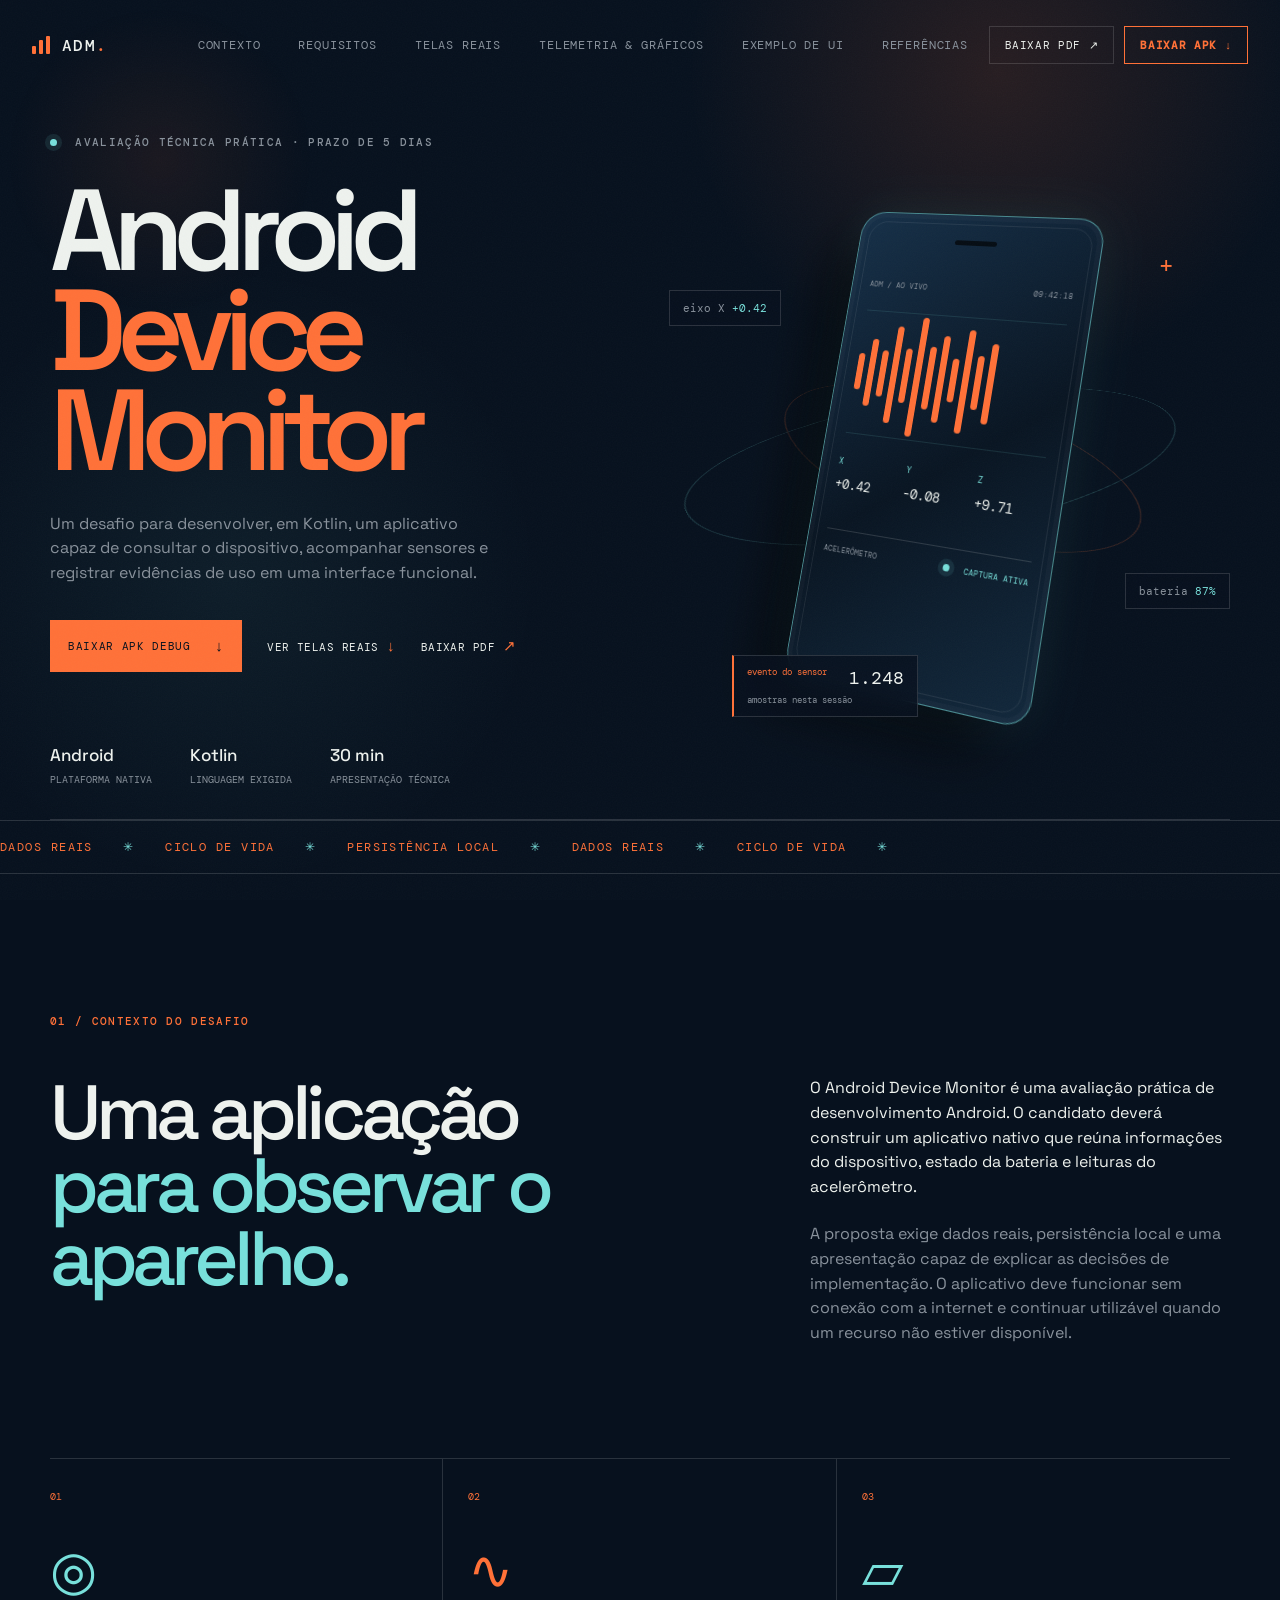
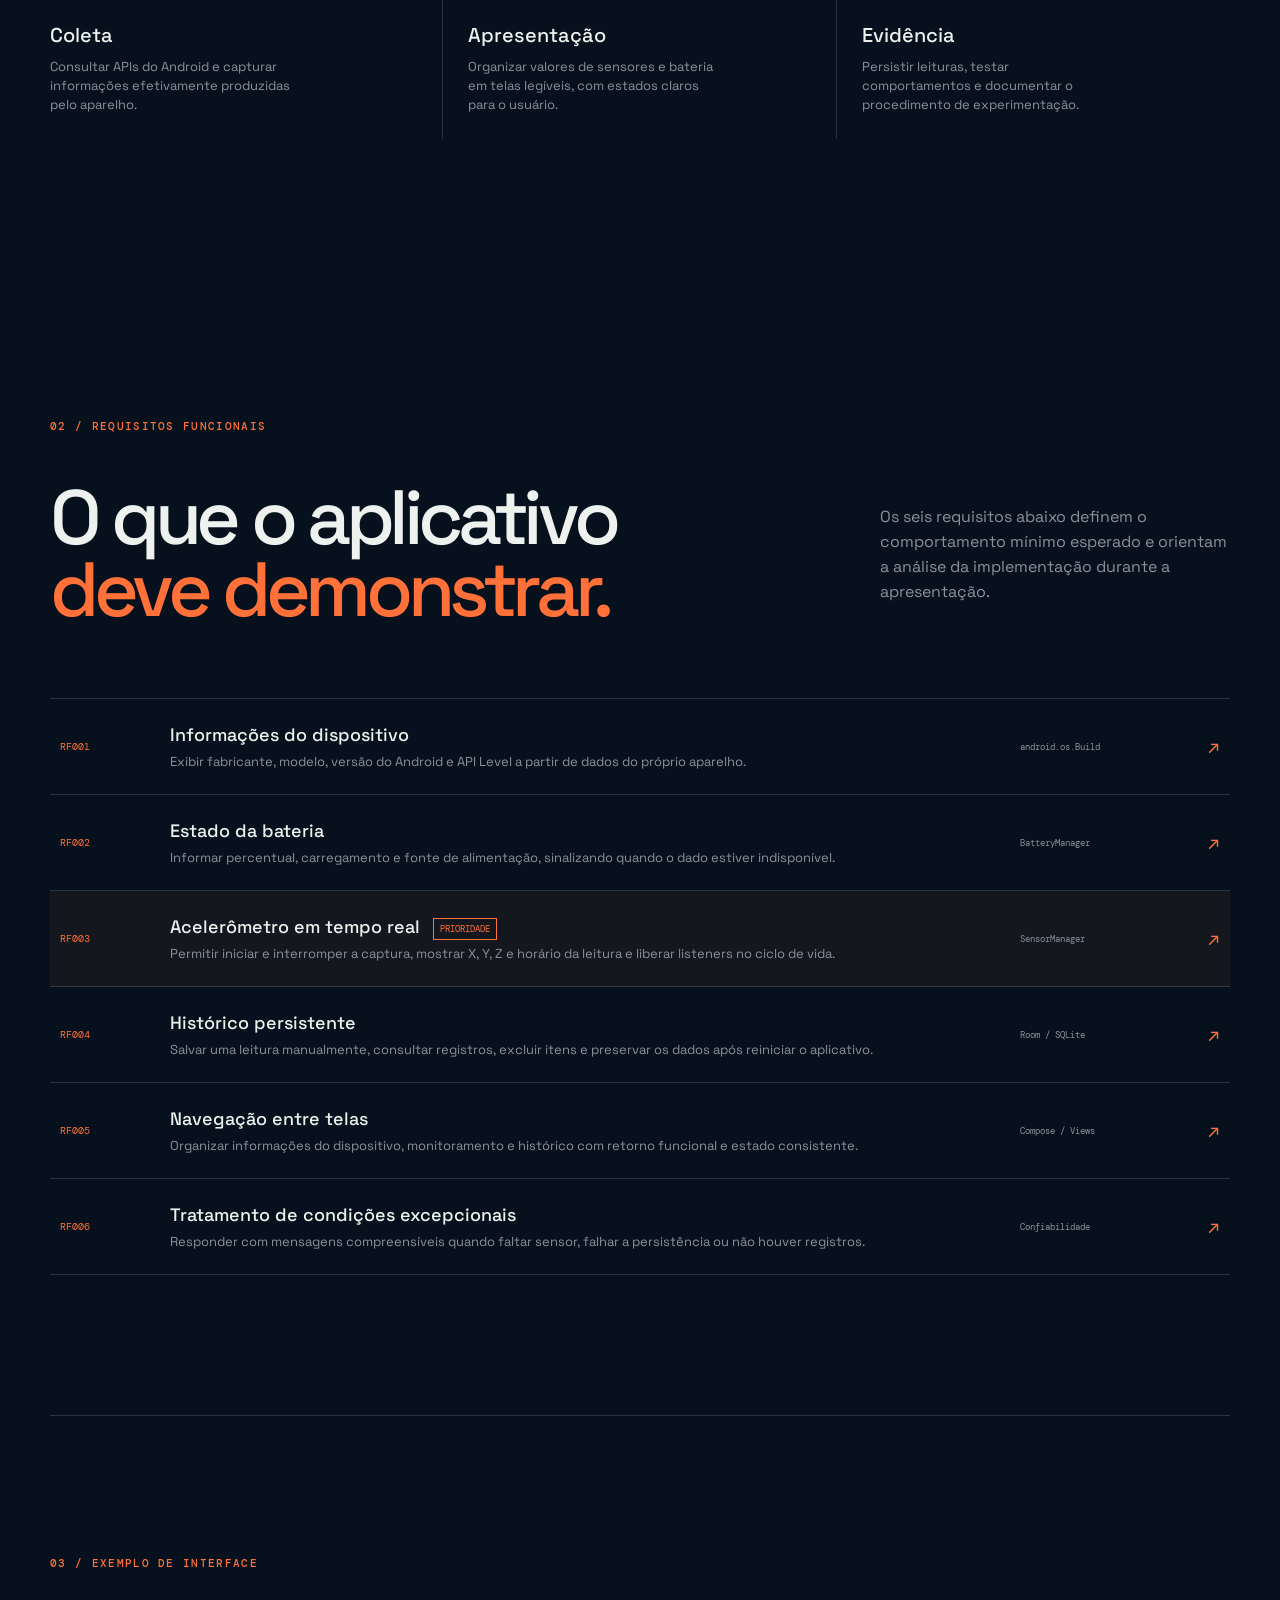
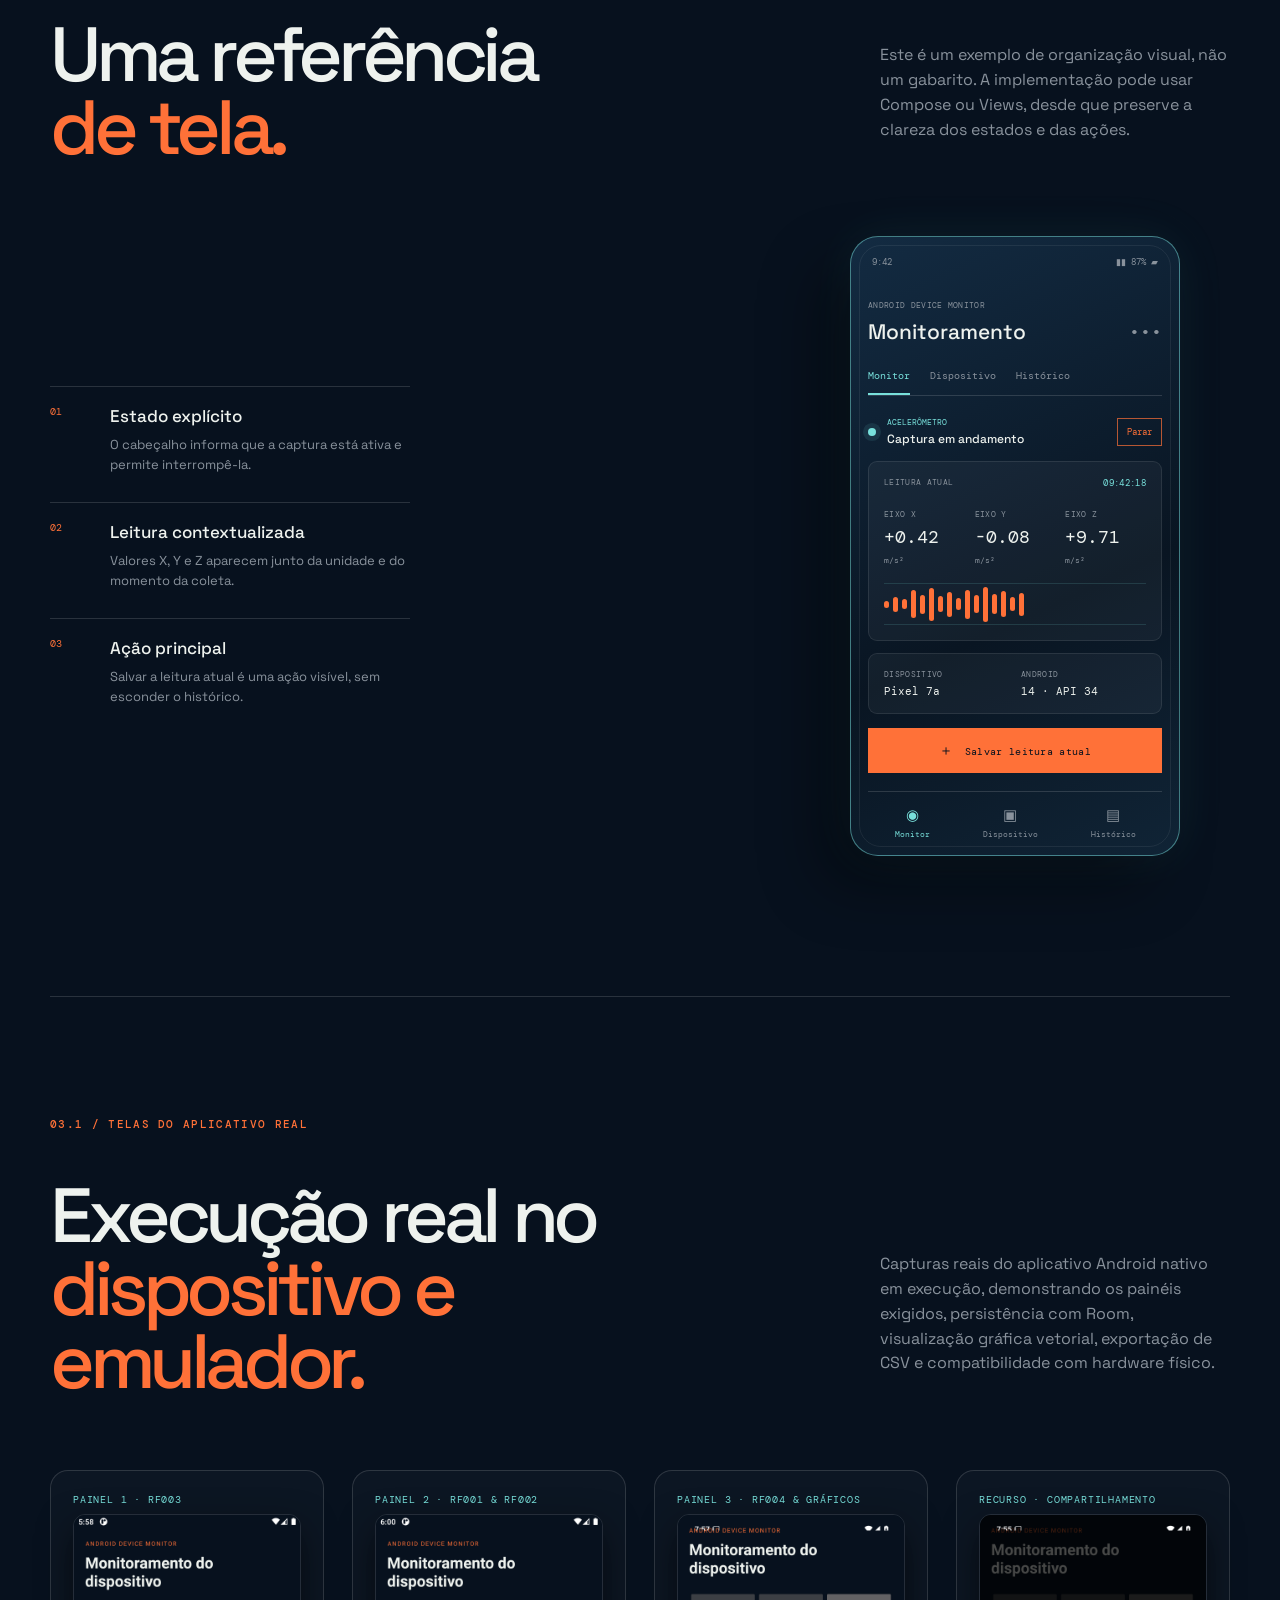
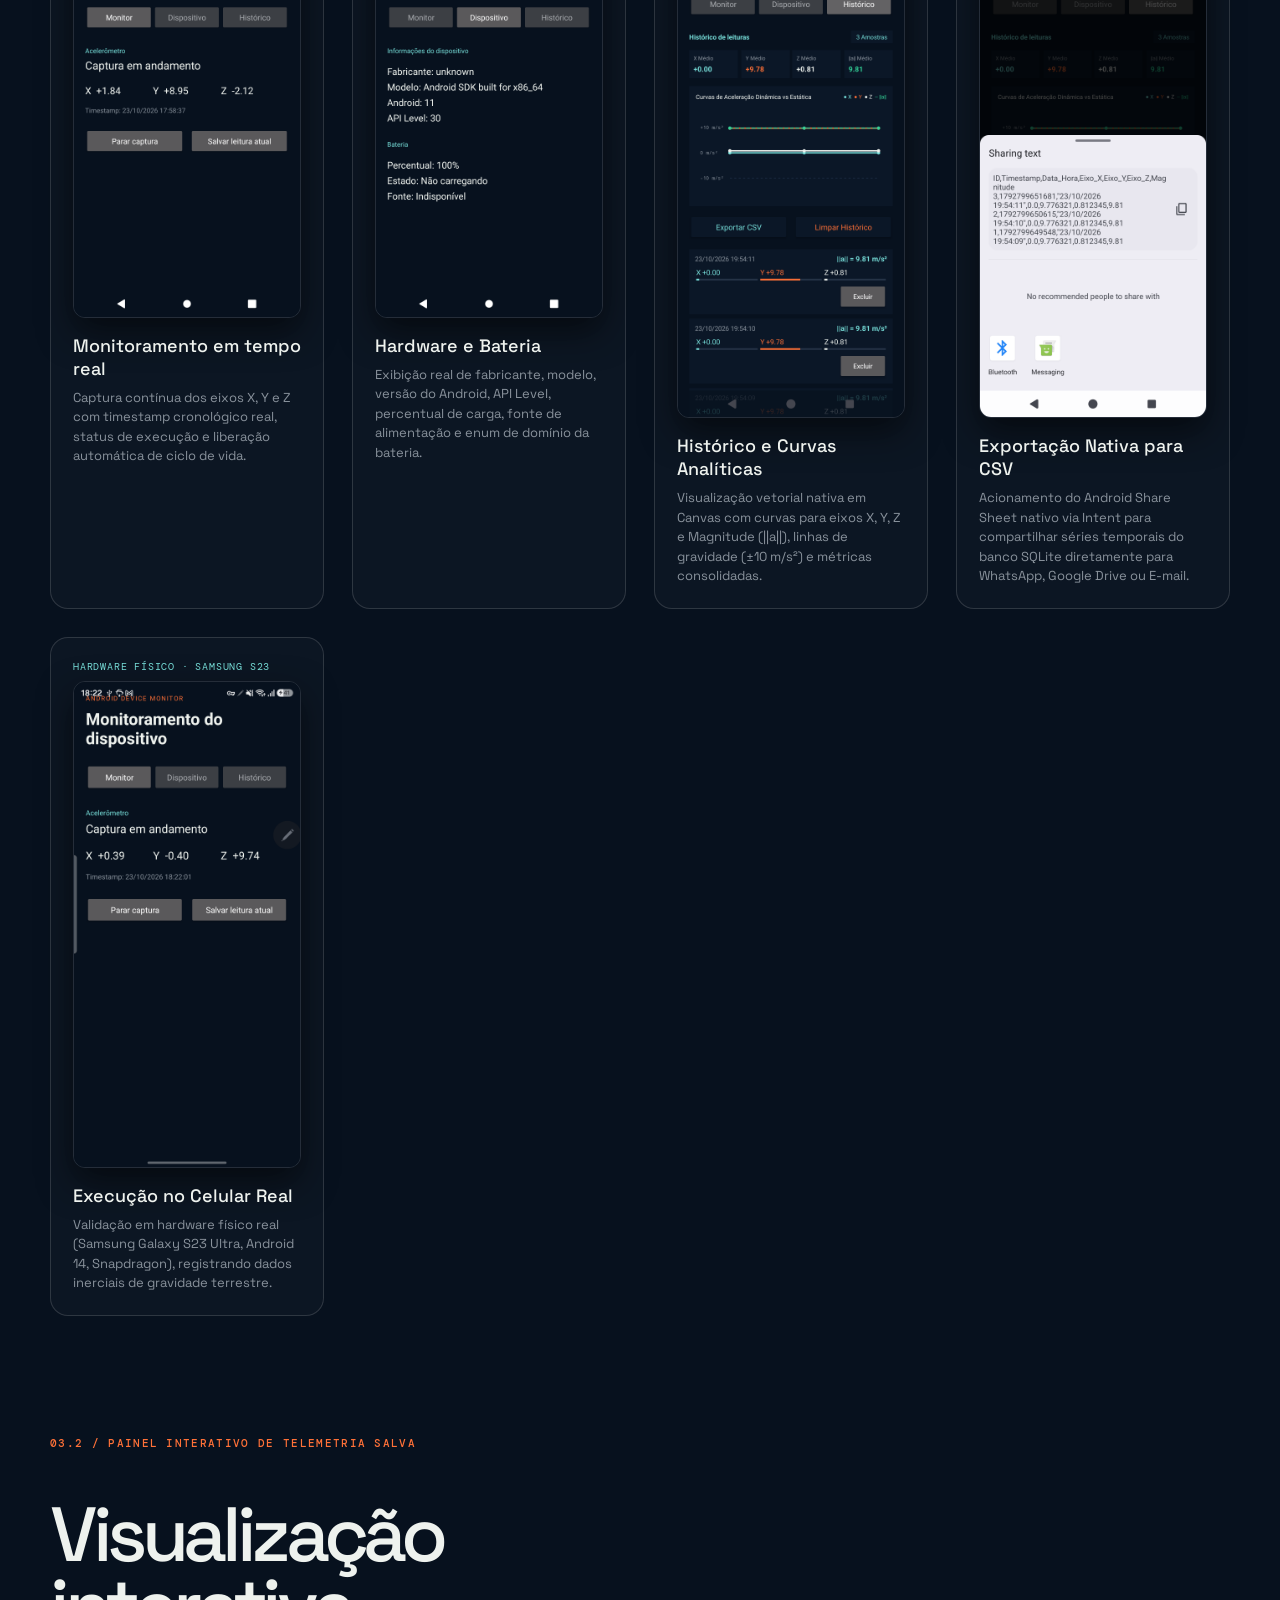
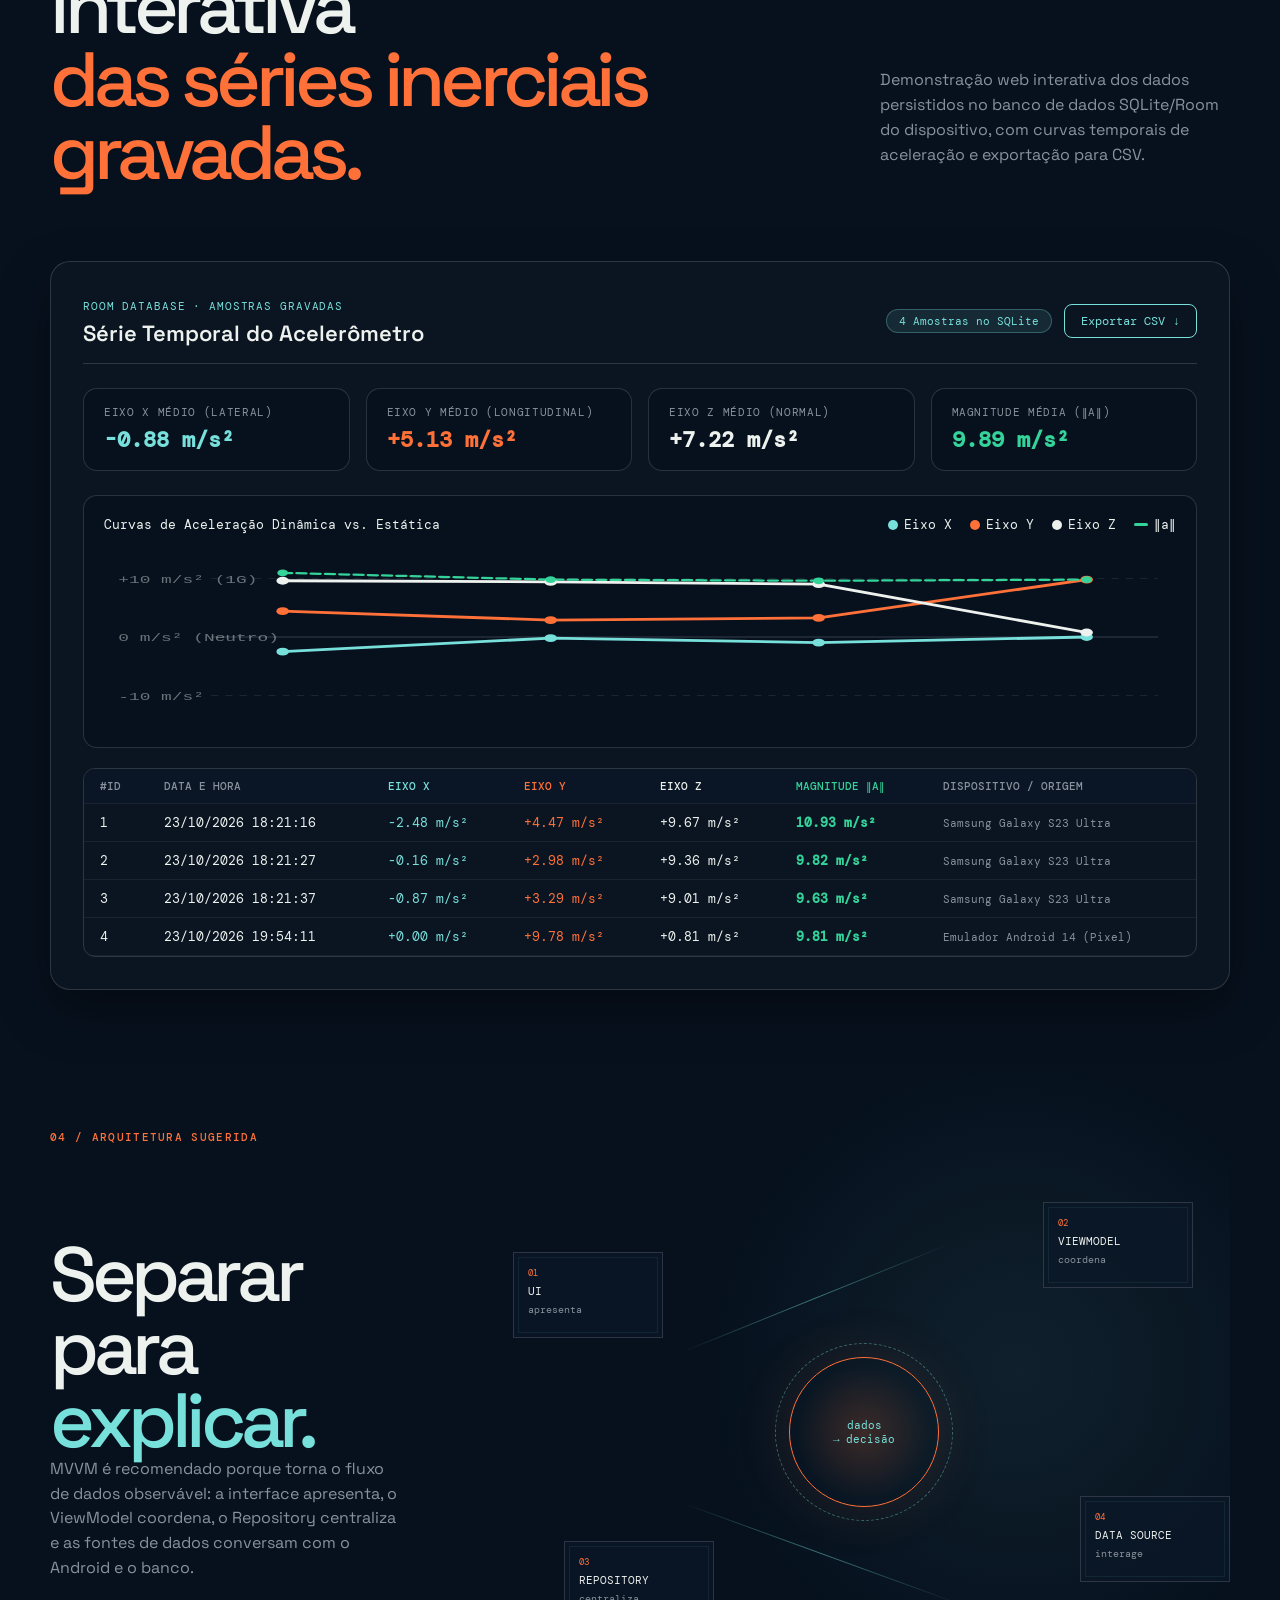
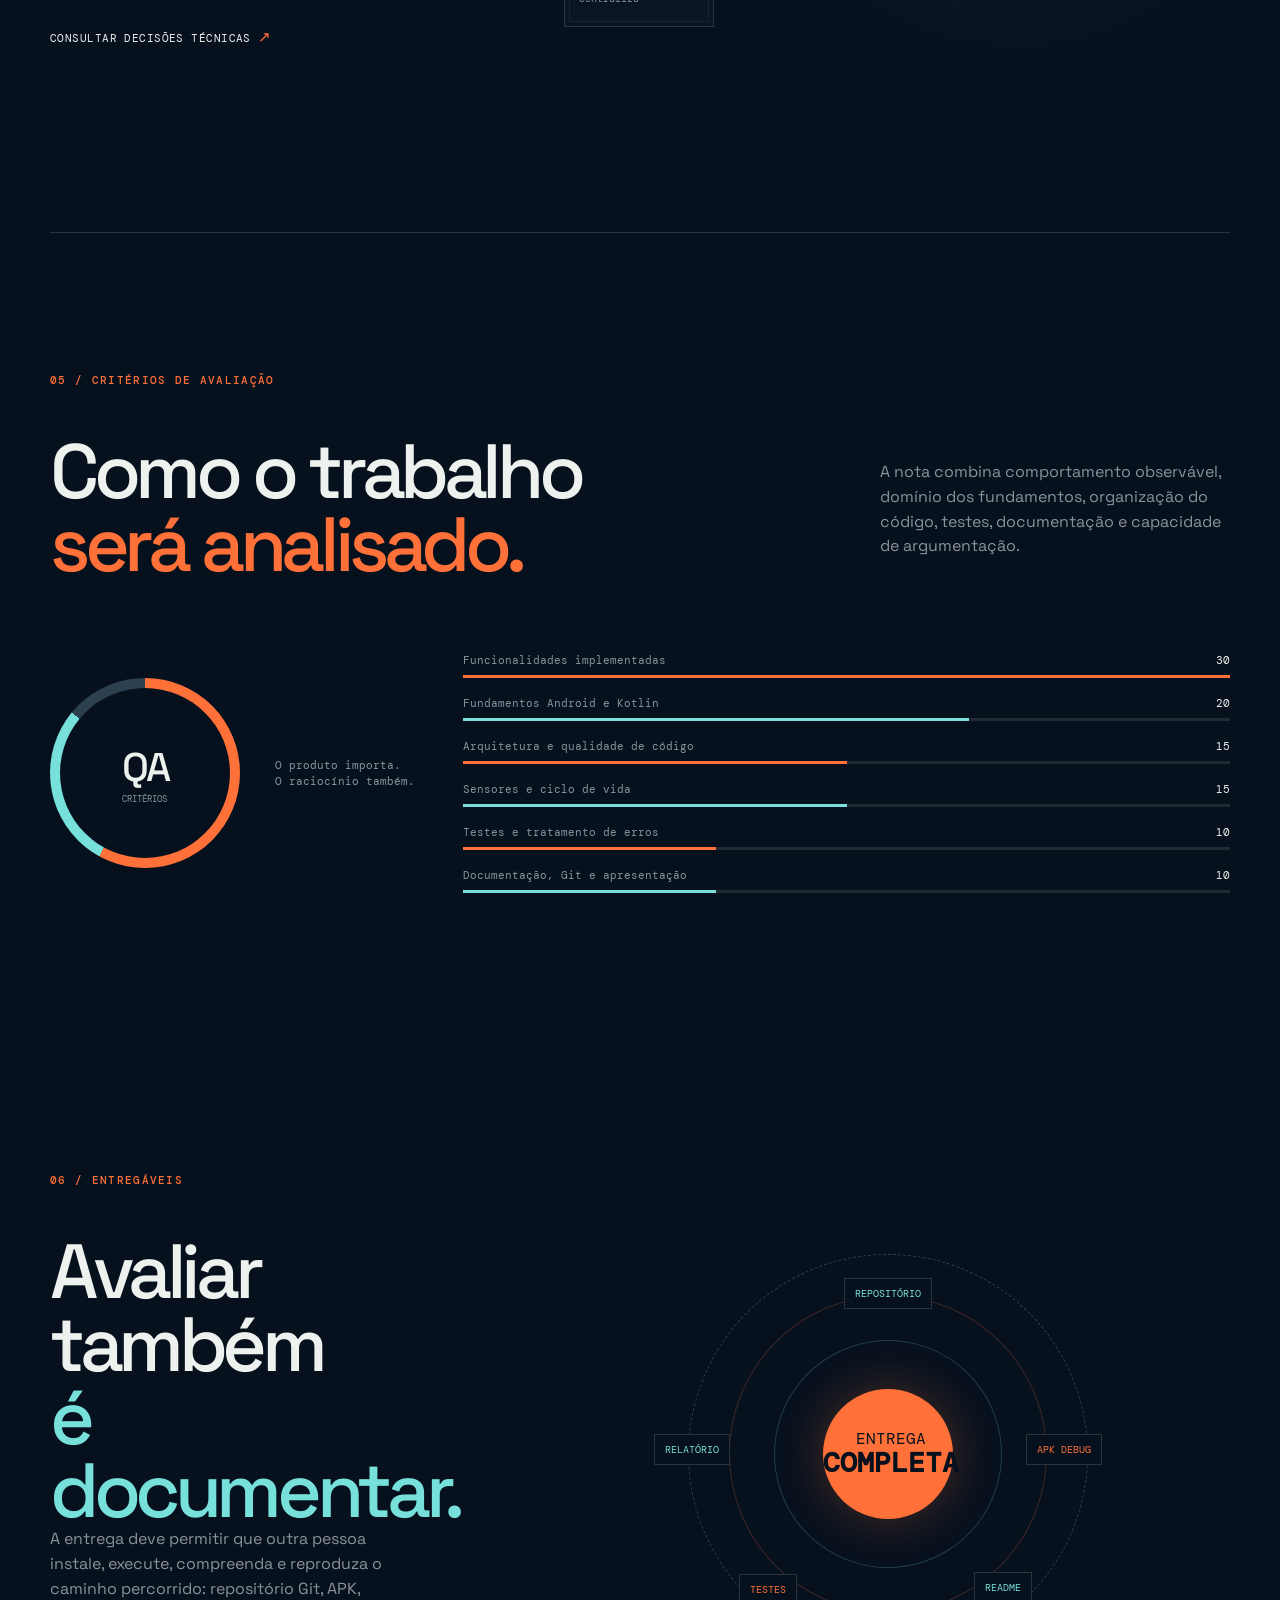
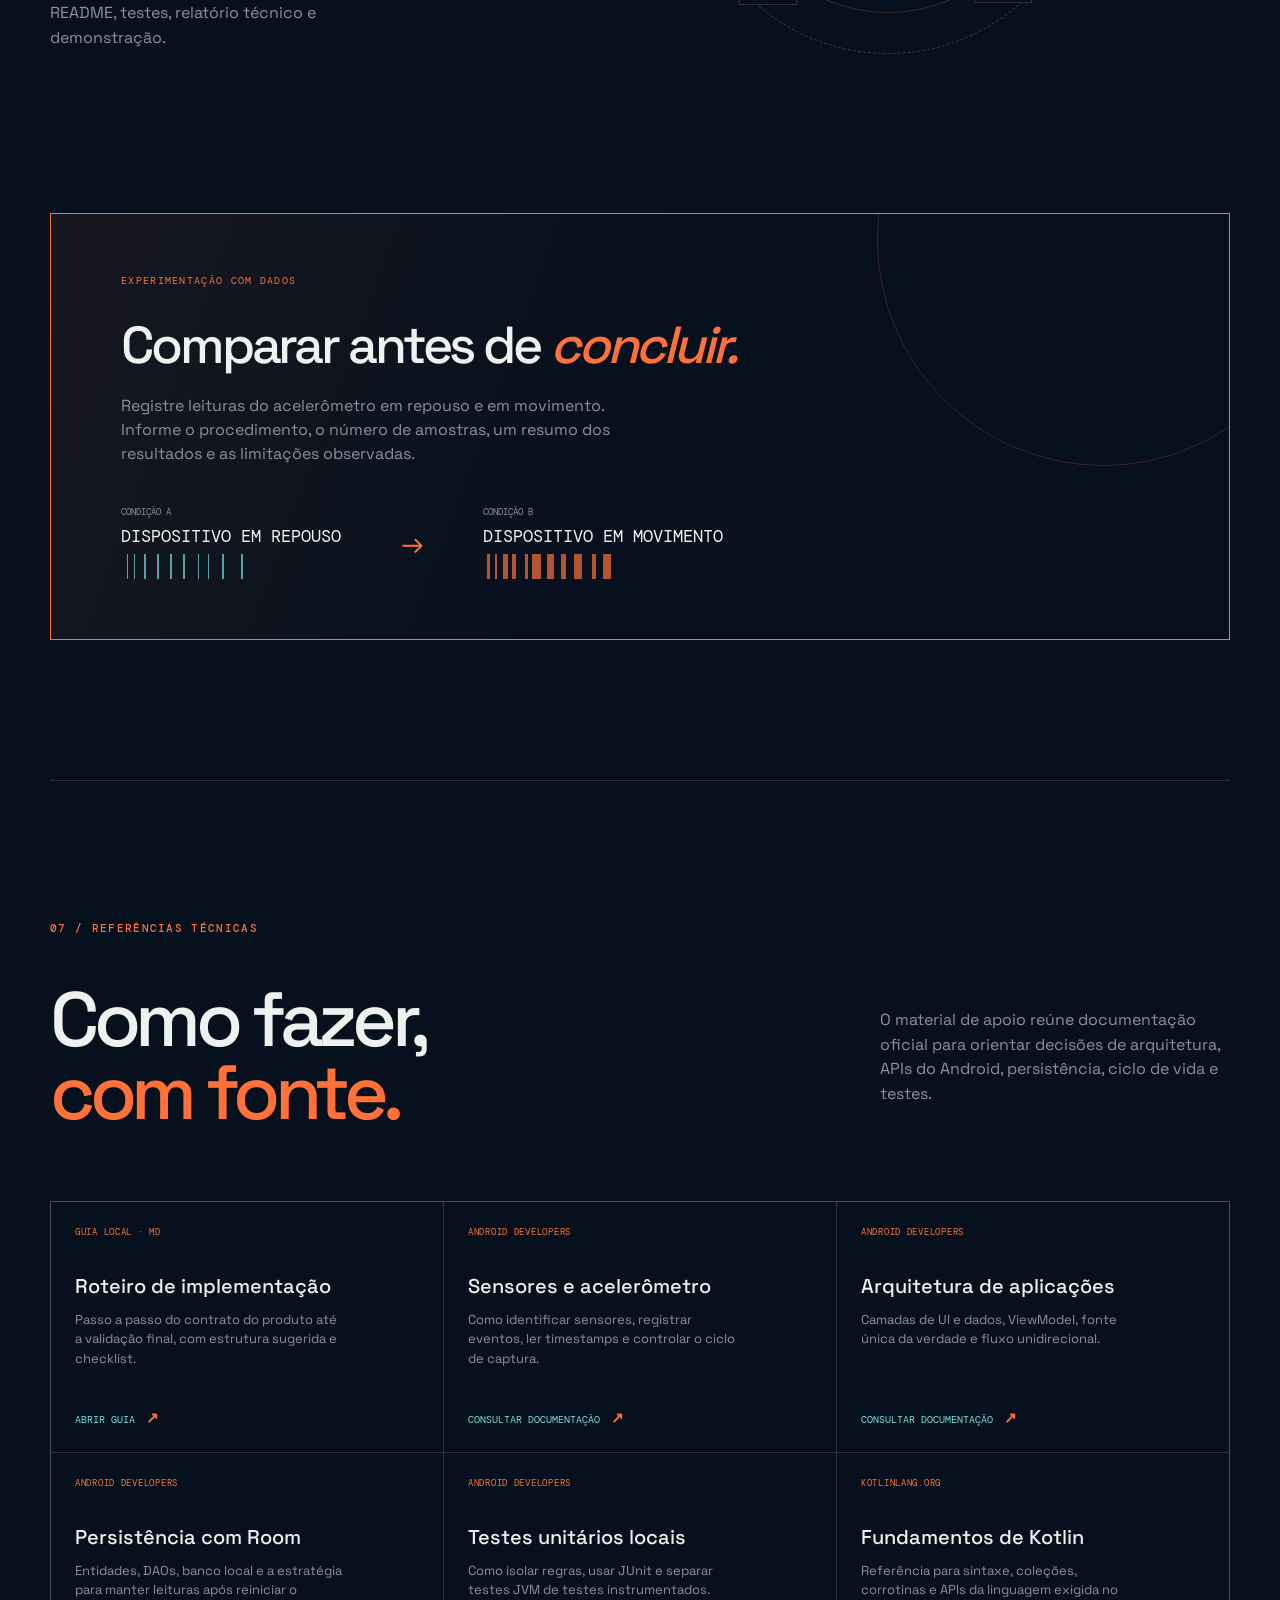
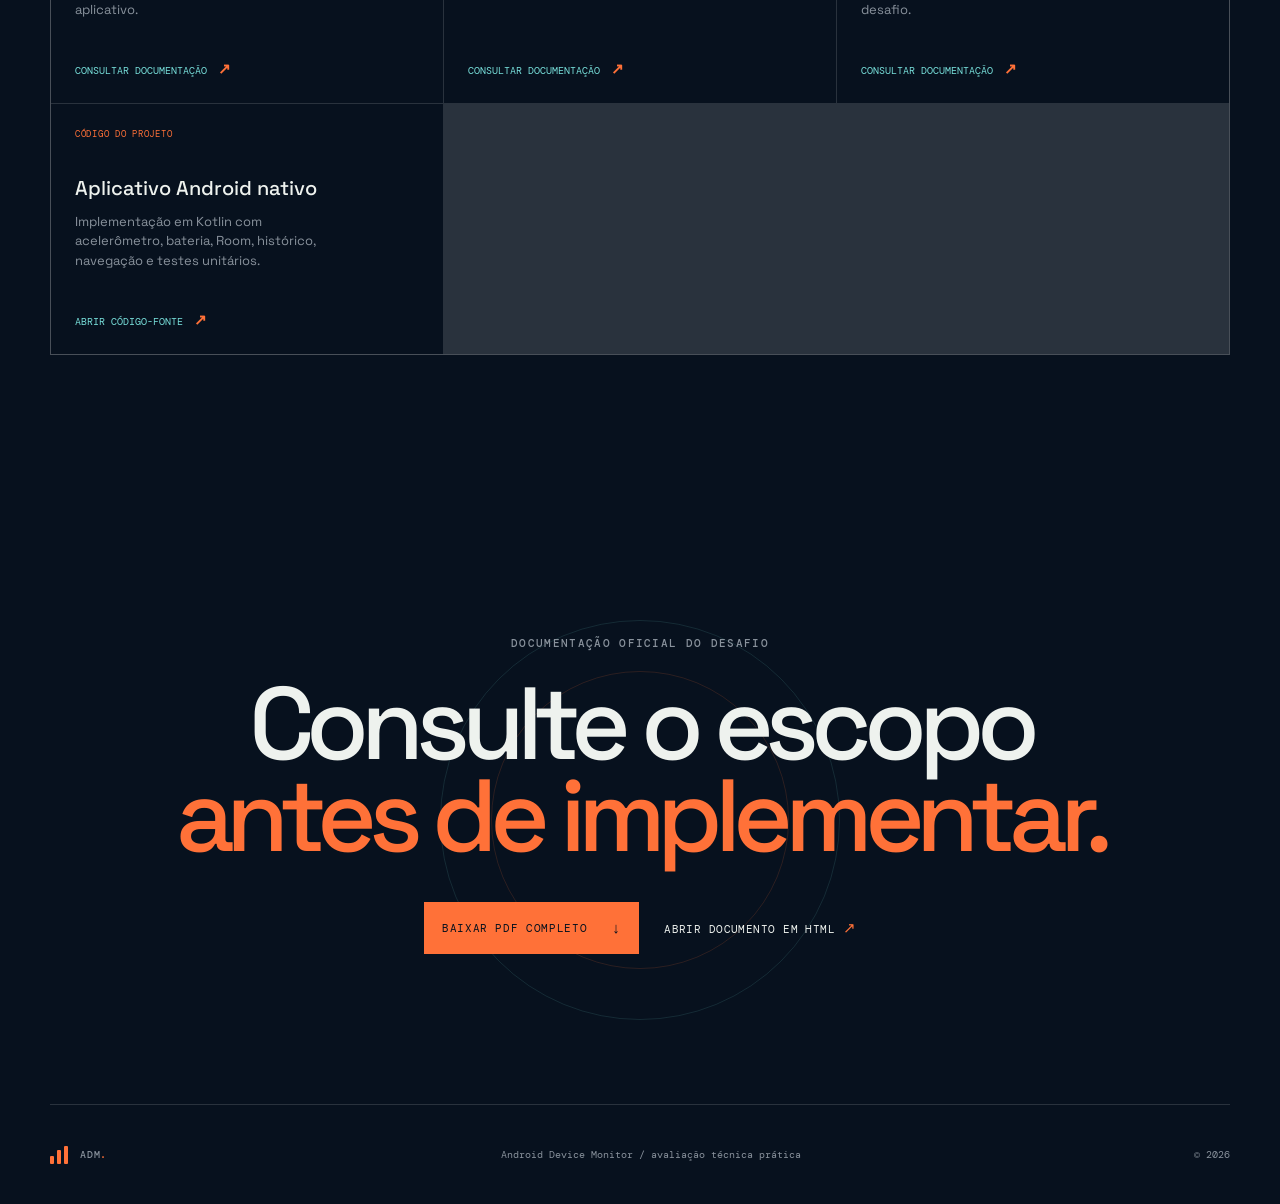
==== commit bc801e22: "feat(site): showcase 5 real app execution examples and interactive telemetry dashboard" ====
--- a/index.html
+++ b/index.html
@@ -23,6 +23,7 @@
         <a href="#brief">Contexto</a>
         <a href="#requirements">Requisitos</a>
         <a href="#screenshots">Telas Reais</a>
+        <a href="#telemetry">Telemetria &amp; Gráficos</a>
         <a href="#ui-example">Exemplo de UI</a>
         <a href="#resources">Referências</a>
       </nav>
@@ -119,7 +120,7 @@
         <div class="section-index">03.1 / TELAS DO APLICATIVO REAL</div>
         <div class="section-heading">
           <div><h2>Execução real no<br /><em>dispositivo e emulador.</em></h2></div>
-          <p>Capturas reais do aplicativo Android nativo em execução, demonstrando os três painéis exigidos, persistência local e integridade de dados.</p>
+          <p>Capturas reais do aplicativo Android nativo em execução, demonstrando os painéis exigidos, persistência com Room, visualização gráfica vetorial, exportação de CSV e compatibilidade com hardware físico.</p>
         </div>
         <div class="screenshots-grid">
           <article class="screenshot-card reveal">
@@ -135,11 +136,173 @@
             <p>Exibição real de fabricante, modelo, versão do Android, API Level, percentual de carga, fonte de alimentação e enum de domínio da bateria.</p>
           </article>
           <article class="screenshot-card reveal reveal-delay-2">
-            <span class="screenshot-tag">Painel 3 · RF004</span>
-            <img src="assets/screenshot-historico.png" alt="Tela de Histórico com Room" loading="lazy" />
-            <h3>Histórico de leituras</h3>
-            <p>Persistência local segura com Room Database, listagem ordenada por timestamp, exclusão pontual e sobrevivência ao reinício do aplicativo.</p>
-          </article>
+            <span class="screenshot-tag">Painel 3 · RF004 &amp; Gráficos</span>
+            <img src="assets/screenshot-historico.png" alt="Tela de Histórico com Gráfico de Curvas Vetoriais" loading="lazy" />
+            <h3>Histórico e Curvas Analíticas</h3>
+            <p>Visualização vetorial nativa em Canvas com curvas para eixos X, Y, Z e Magnitude (||a||), linhas de gravidade (±10 m/s²) e métricas consolidadas.</p>
+          </article>
+          <article class="screenshot-card reveal">
+            <span class="screenshot-tag">Recurso · Compartilhamento</span>
+            <img src="assets/screenshot-export-csv.png" alt="Exportação de CSV pelo Android Share Sheet" loading="lazy" />
+            <h3>Exportação Nativa para CSV</h3>
+            <p>Acionamento do Android Share Sheet nativo via Intent para compartilhar séries temporais do banco SQLite diretamente para WhatsApp, Google Drive ou E-mail.</p>
+          </article>
+          <article class="screenshot-card reveal reveal-delay">
+            <span class="screenshot-tag">Hardware Físico · Samsung S23</span>
+            <img src="assets/screenshot-samsung-real.png" alt="Execução em Samsung Galaxy S23 Ultra Físico" loading="lazy" />
+            <h3>Execução no Celular Real</h3>
+            <p>Validação em hardware físico real (Samsung Galaxy S23 Ultra, Android 14, Snapdragon), registrando dados inerciais de gravidade terrestre.</p>
+          </article>
+        </div>
+      </section>
+
+      <section class="section-shell" id="telemetry">
+        <div class="section-index">03.2 / PAINEL INTERATIVO DE TELEMETRIA SALVA</div>
+        <div class="section-heading">
+          <div><h2>Visualização interativa<br /><em>das séries inerciais gravadas.</em></h2></div>
+          <p>Demonstração web interativa dos dados persistidos no banco de dados SQLite/Room do dispositivo, com curvas temporais de aceleração e exportação para CSV.</p>
+        </div>
+
+        <div class="telemetry-dashboard reveal">
+          <div style="display:flex;justify-content:space-between;align-items:center;flex-wrap:wrap;gap:12px;border-bottom:1px solid var(--line);padding-bottom:16px;">
+            <div>
+              <span style="font:11px var(--mono);color:var(--cyan);text-transform:uppercase;letter-spacing:.08em;">Room Database · Amostras Gravadas</span>
+              <h3 style="font-size:22px;margin:4px 0 0;font-weight:600;">Série Temporal do Acelerômetro</h3>
+            </div>
+            <div style="display:flex;gap:12px;align-items:center;">
+              <span style="background:rgba(120,224,219,.1);color:var(--cyan);border:1px solid rgba(120,224,219,.3);padding:4px 12px;border-radius:20px;font:11px var(--mono);">4 Amostras no SQLite</span>
+              <button onclick="downloadBrowserCSV()" class="btn-csv">Exportar CSV <span>↓</span></button>
+            </div>
+          </div>
+
+          <!-- Metrics Grid -->
+          <div class="telemetry-stats">
+            <div class="stat-box">
+              <small>Eixo X Médio (Lateral)</small>
+              <strong style="color:var(--cyan);">-0.88 m/s²</strong>
+            </div>
+            <div class="stat-box">
+              <small>Eixo Y Médio (Longitudinal)</small>
+              <strong style="color:var(--orange);">+5.13 m/s²</strong>
+            </div>
+            <div class="stat-box">
+              <small>Eixo Z Médio (Normal)</small>
+              <strong style="color:var(--paper);">+7.22 m/s²</strong>
+            </div>
+            <div class="stat-box">
+              <small>Magnitude Média (‖a‖)</small>
+              <strong style="color:#34D399;">9.89 m/s²</strong>
+            </div>
+          </div>
+
+          <!-- Interactive Vector Chart (SVG) -->
+          <div class="telemetry-chart-wrap">
+            <div class="chart-header">
+              <span>Curvas de Aceleração Dinâmica vs. Estática</span>
+              <div class="chart-legend">
+                <span><i style="background:#78E0DB;"></i> Eixo X</span>
+                <span><i style="background:#FF7138;"></i> Eixo Y</span>
+                <span><i style="background:#EEF2EE;"></i> Eixo Z</span>
+                <span><i style="background:#34D399;border-radius:2px;width:14px;height:3px;"></i> ‖a‖</span>
+              </div>
+            </div>
+            <div class="telemetry-svg-container">
+              <svg viewBox="0 0 600 160" preserveAspectRatio="none">
+                <!-- Reference Lines -->
+                <line x1="60" y1="28" x2="590" y2="28" stroke="rgba(255,255,255,0.08)" stroke-dasharray="4,4" />
+                <line x1="60" y1="80" x2="590" y2="80" stroke="rgba(255,255,255,0.18)" />
+                <line x1="60" y1="132" x2="590" y2="132" stroke="rgba(255,255,255,0.08)" stroke-dasharray="4,4" />
+                <!-- Y Axis Labels -->
+                <text x="8" y="32" fill="rgba(255,255,255,0.4)" font-size="10" font-family="monospace">+10 m/s² (1G)</text>
+                <text x="8" y="84" fill="rgba(255,255,255,0.4)" font-size="10" font-family="monospace">0 m/s² (Neutro)</text>
+                <text x="8" y="136" fill="rgba(255,255,255,0.4)" font-size="10" font-family="monospace">-10 m/s²</text>
+                <!-- Curves: X, Y, Z, Magnitude -->
+                <!-- X Path: -2.48, -0.16, -0.87, +0.00 -> Y coords: 93, 81, 85, 80 -->
+                <path d="M 100 93 L 250 81 L 400 85 L 550 80" fill="none" stroke="#78E0DB" stroke-width="2.5" stroke-linecap="round" />
+                <!-- Y Path: +4.47, +2.98, +3.29, +9.78 -> Y coords: 57, 65, 63, 29 -->
+                <path d="M 100 57 L 250 65 L 400 63 L 550 29" fill="none" stroke="#FF7138" stroke-width="2.5" stroke-linecap="round" />
+                <!-- Z Path: +9.67, +9.36, +9.01, +0.81 -> Y coords: 30, 31, 33, 76 -->
+                <path d="M 100 30 L 250 31 L 400 33 L 550 76" fill="none" stroke="#EEF2EE" stroke-width="2.5" stroke-linecap="round" />
+                <!-- Mag Path: 10.93, 9.82, 9.63, 9.81 -> Y coords: 23, 29, 30, 29 -->
+                <path d="M 100 23 L 250 29 L 400 30 L 550 29" fill="none" stroke="#34D399" stroke-width="2" stroke-dasharray="5,3" stroke-linecap="round" />
+                <!-- Point dots -->
+                <circle cx="100" cy="93" r="3.5" fill="#78E0DB" />
+                <circle cx="250" cy="81" r="3.5" fill="#78E0DB" />
+                <circle cx="400" cy="85" r="3.5" fill="#78E0DB" />
+                <circle cx="550" cy="80" r="3.5" fill="#78E0DB" />
+
+                <circle cx="100" cy="57" r="3.5" fill="#FF7138" />
+                <circle cx="250" cy="65" r="3.5" fill="#FF7138" />
+                <circle cx="400" cy="63" r="3.5" fill="#FF7138" />
+                <circle cx="550" cy="29" r="3.5" fill="#FF7138" />
+
+                <circle cx="100" cy="30" r="3.5" fill="#EEF2EE" />
+                <circle cx="250" cy="31" r="3.5" fill="#EEF2EE" />
+                <circle cx="400" cy="33" r="3.5" fill="#EEF2EE" />
+                <circle cx="550" cy="76" r="3.5" fill="#EEF2EE" />
+
+                <circle cx="100" cy="23" r="3" fill="#34D399" />
+                <circle cx="250" cy="29" r="3" fill="#34D399" />
+                <circle cx="400" cy="30" r="3" fill="#34D399" />
+                <circle cx="550" cy="29" r="3" fill="#34D399" />
+              </svg>
+            </div>
+          </div>
+
+          <!-- Samples Table -->
+          <div class="telemetry-table-wrap">
+            <table class="telemetry-table">
+              <thead>
+                <tr>
+                  <th>#ID</th>
+                  <th>Data e Hora</th>
+                  <th style="color:var(--cyan);">Eixo X</th>
+                  <th style="color:var(--orange);">Eixo Y</th>
+                  <th style="color:var(--paper);">Eixo Z</th>
+                  <th style="color:#34D399;">Magnitude ‖a‖</th>
+                  <th>Dispositivo / Origem</th>
+                </tr>
+              </thead>
+              <tbody>
+                <tr>
+                  <td>1</td>
+                  <td>23/10/2026 18:21:16</td>
+                  <td style="color:var(--cyan);">-2.48 m/s²</td>
+                  <td style="color:var(--orange);">+4.47 m/s²</td>
+                  <td style="color:var(--paper);">+9.67 m/s²</td>
+                  <td style="color:#34D399;font-weight:bold;">10.93 m/s²</td>
+                  <td><span style="color:var(--muted);font-size:11px;">Samsung Galaxy S23 Ultra</span></td>
+                </tr>
+                <tr>
+                  <td>2</td>
+                  <td>23/10/2026 18:21:27</td>
+                  <td style="color:var(--cyan);">-0.16 m/s²</td>
+                  <td style="color:var(--orange);">+2.98 m/s²</td>
+                  <td style="color:var(--paper);">+9.36 m/s²</td>
+                  <td style="color:#34D399;font-weight:bold;">9.82 m/s²</td>
+                  <td><span style="color:var(--muted);font-size:11px;">Samsung Galaxy S23 Ultra</span></td>
+                </tr>
+                <tr>
+                  <td>3</td>
+                  <td>23/10/2026 18:21:37</td>
+                  <td style="color:var(--cyan);">-0.87 m/s²</td>
+                  <td style="color:var(--orange);">+3.29 m/s²</td>
+                  <td style="color:var(--paper);">+9.01 m/s²</td>
+                  <td style="color:#34D399;font-weight:bold;">9.63 m/s²</td>
+                  <td><span style="color:var(--muted);font-size:11px;">Samsung Galaxy S23 Ultra</span></td>
+                </tr>
+                <tr>
+                  <td>4</td>
+                  <td>23/10/2026 19:54:11</td>
+                  <td style="color:var(--cyan);">+0.00 m/s²</td>
+                  <td style="color:var(--orange);">+9.78 m/s²</td>
+                  <td style="color:var(--paper);">+0.81 m/s²</td>
+                  <td style="color:#34D399;font-weight:bold;">9.81 m/s²</td>
+                  <td><span style="color:var(--muted);font-size:11px;">Emulador Android 14 (Pixel)</span></td>
+                </tr>
+              </tbody>
+            </table>
+          </div>
         </div>
       </section>
 
--- a/styles.css
+++ b/styles.css
@@ -2,5 +2,28 @@
  .ui-example{padding:140px 0;border-top:1px solid var(--line)}.ui-showcase{display:grid;grid-template-columns:1fr 430px;gap:80px;align-items:center}.ui-notes{display:flex;flex-direction:column;gap:28px;max-width:360px}.ui-note{display:grid;grid-template-columns:42px 1fr;gap:18px;border-top:1px solid var(--line);padding-top:18px}.ui-note>span{font:10px var(--mono);color:var(--orange)}.ui-note strong{font-size:17px;font-weight:500}.ui-note p{font-size:13px;line-height:1.5;color:var(--muted);margin:8px 0 0}.ui-device{width:330px;min-height:620px;justify-self:center;border:1px solid rgba(120,224,219,.5);border-radius:28px;padding:18px 17px 12px;background:linear-gradient(155deg,#132b42,#091522 60%,#102436);box-shadow:-30px 30px 60px rgba(0,0,0,.38),0 0 50px rgba(120,224,219,.08);position:relative;overflow:hidden}.ui-device:before{content:"";position:absolute;inset:8px;border:1px solid rgba(255,255,255,.07);border-radius:22px;pointer-events:none}.ui-device-bar,.ui-appbar,.ui-tabs,.ui-live-state,.ui-reading-head,.ui-reading-values,.ui-device-card,.ui-bottom-nav{position:relative;z-index:1}.ui-device-bar{display:flex;justify-content:space-between;font:9px var(--mono);color:var(--muted);padding:1px 4px 24px}.ui-appbar{display:flex;justify-content:space-between;align-items:end}.ui-appbar small,.ui-reading-head,.ui-device-card small,.ui-reading-values small{font:8px var(--mono);color:var(--muted);letter-spacing:.04em}.ui-appbar strong{display:block;font-size:21px;font-weight:500;margin-top:5px}.ui-menu{font:18px var(--mono);color:var(--muted)}.ui-tabs{display:flex;gap:20px;border-bottom:1px solid var(--line);margin-top:24px}.ui-tabs span{padding-bottom:11px;font:10px var(--mono);color:var(--muted)}.ui-tabs .active{color:var(--cyan);border-bottom:2px solid var(--cyan)}.ui-live-state{display:flex;align-items:center;gap:11px;margin:21px 0 14px}.ui-live-state small{display:block;color:var(--cyan);font:8px var(--mono)}.ui-live-state strong{display:block;font-size:12px;font-weight:500;margin-top:4px}.ui-live-state button{margin-left:auto;background:transparent;border:1px solid rgba(255,113,56,.7);color:var(--orange);font:9px var(--mono);padding:7px 9px}.live-pulse{width:8px;height:8px;border-radius:50%;background:var(--cyan);box-shadow:0 0 0 5px rgba(120,224,219,.1);animation:pulse 1.7s ease-in-out infinite}.ui-reading-card,.ui-device-card{background:rgba(255,255,255,.045);border:1px solid rgba(255,255,255,.09);padding:15px;border-radius:9px}.ui-reading-head{display:flex;justify-content:space-between;color:var(--muted)}.ui-reading-head b{font-weight:400;color:var(--cyan);font-size:9px}.ui-reading-values{display:grid;grid-template-columns:repeat(3,1fr);gap:10px;margin-top:20px}.ui-reading-values div{display:flex;flex-direction:column;gap:6px}.ui-reading-values strong{font:18px var(--mono);font-weight:400;color:var(--paper)}.ui-reading-values span{font:8px var(--mono);color:var(--muted)}.ui-sparkline{height:42px;display:flex;align-items:center;gap:4px;border-top:1px solid rgba(120,224,219,.15);border-bottom:1px solid rgba(120,224,219,.15);margin-top:18px}.ui-sparkline i{display:block;width:5px;background:var(--orange);border-radius:4px;animation:bars 1.3s ease-in-out infinite alternate}.ui-sparkline i:nth-child(1){height:18%}.ui-sparkline i:nth-child(2){height:36%}.ui-sparkline i:nth-child(3){height:25%}.ui-sparkline i:nth-child(4){height:70%}.ui-sparkline i:nth-child(5){height:48%}.ui-sparkline i:nth-child(6){height:82%}.ui-sparkline i:nth-child(7){height:40%}.ui-sparkline i:nth-child(8){height:62%}.ui-sparkline i:nth-child(9){height:30%}.ui-sparkline i:nth-child(10){height:74%}.ui-sparkline i:nth-child(11){height:45%}.ui-sparkline i:nth-child(12){height:88%}.ui-sparkline i:nth-child(13){height:50%}.ui-sparkline i:nth-child(14){height:65%}.ui-sparkline i:nth-child(15){height:35%}.ui-sparkline i:nth-child(16){height:56%}.ui-device-card{display:grid;grid-template-columns:1fr 1fr;gap:12px;margin-top:12px}.ui-device-card div{display:flex;flex-direction:column;gap:5px}.ui-device-card strong{font:11px var(--mono);font-weight:400}.ui-save{width:100%;margin-top:14px;padding:13px;border:0;background:var(--orange);color:var(--ink);font:10px var(--mono);letter-spacing:.03em}.ui-save span{font-size:14px;margin-right:5px}.ui-bottom-nav{display:flex;justify-content:space-around;margin-top:18px;padding-top:13px;border-top:1px solid var(--line)}.ui-bottom-nav span{display:flex;flex-direction:column;align-items:center;gap:5px;font-size:15px;color:var(--muted)}.ui-bottom-nav span.selected{color:var(--cyan)}.ui-bottom-nav small{font:8px var(--mono)}@keyframes pulse{50%{transform:scale(.8);opacity:.55}}@media(max-width:800px){.ui-example{padding:90px 0}.ui-showcase{display:flex;flex-direction:column;gap:45px;align-items:stretch}.ui-notes{max-width:none}.ui-device{align-self:center;width:320px}}
  .resources{padding:140px 0;border-top:1px solid var(--line)}.resource-grid{display:grid;grid-template-columns:repeat(3,1fr);gap:1px;background:var(--line);border:1px solid var(--line)}.resource-card{min-height:250px;background:var(--ink);padding:24px;display:flex;flex-direction:column;transition:background .25s,transform .25s}.resource-card:hover{background:#0d1d2d;transform:translateY(-4px)}.resource-type{font:9px var(--mono);color:var(--orange);letter-spacing:.08em}.resource-card h3{font-size:20px;font-weight:500;margin:35px 0 11px}.resource-card p{color:var(--muted);font-size:13px;line-height:1.5;margin:0;max-width:270px}.resource-link{margin-top:auto;padding-top:26px;color:var(--cyan);font:10px var(--mono);text-transform:uppercase}.resource-link b{color:var(--orange);font-size:15px;margin-left:5px}@media(max-width:800px){.resources{padding:90px 0}.resource-grid{grid-template-columns:1fr}.resource-card{min-height:210px}}
 
-.screenshots-section{padding:120px 0;border-top:1px solid var(--line)}.screenshots-grid{display:grid;grid-template-columns:repeat(3,1fr);gap:32px;margin-top:48px}.screenshot-card{background:rgba(255,255,255,.025);border:1px solid var(--line);border-radius:18px;padding:22px;display:flex;flex-direction:column;transition:transform .3s ease,border-color .3s ease}.screenshot-card:hover{transform:translateY(-6px);border-color:var(--orange)}.screenshot-card img{width:100%;border-radius:12px;border:1px solid rgba(255,255,255,.1);box-shadow:0 14px 34px rgba(0,0,0,.55)}.screenshot-card h3{font-size:19px;margin:18px 0 8px;font-weight:500}.screenshot-card p{font-size:13px;color:var(--muted);line-height:1.5;margin:0}.screenshot-tag{font:10px var(--mono);color:var(--cyan);text-transform:uppercase;letter-spacing:.08em;margin-bottom:8px;display:block}@media(max-width:800px){.screenshots-section{padding:80px 0}.screenshots-grid{grid-template-columns:1fr}}
+.screenshots-section{padding:120px 0;border-top:1px solid var(--line)}.screenshots-grid{display:grid;grid-template-columns:repeat(auto-fit,minmax(260px,1fr));gap:28px;margin-top:48px}.screenshot-card{background:rgba(255,255,255,.025);border:1px solid var(--line);border-radius:18px;padding:22px;display:flex;flex-direction:column;transition:transform .3s ease,border-color .3s ease}.screenshot-card:hover{transform:translateY(-6px);border-color:var(--orange)}.screenshot-card img{width:100%;border-radius:12px;border:1px solid rgba(255,255,255,.1);box-shadow:0 14px 34px rgba(0,0,0,.55)}.screenshot-card h3{font-size:18px;margin:16px 0 8px;font-weight:500}.screenshot-card p{font-size:13px;color:var(--muted);line-height:1.5;margin:0}.screenshot-tag{font:10px var(--mono);color:var(--cyan);text-transform:uppercase;letter-spacing:.08em;margin-bottom:8px;display:block}@media(max-width:800px){.screenshots-section{padding:80px 0}.screenshots-grid{grid-template-columns:1fr}}
 
+/* Telemetry Dashboard Component */
+.telemetry-dashboard{background:rgba(255,255,255,.02);border:1px solid var(--line);border-radius:20px;padding:32px;margin-top:40px;box-shadow:0 20px 50px rgba(0,0,0,.4)}
+.telemetry-stats{display:grid;grid-template-columns:repeat(4,1fr);gap:16px;margin:24px 0}
+.stat-box{background:rgba(7,17,30,.8);border:1px solid var(--line);border-radius:14px;padding:16px 20px}
+.stat-box small{display:block;font:11px var(--mono);color:var(--muted);text-transform:uppercase;letter-spacing:.06em}
+.stat-box strong{display:block;font-size:22px;font-family:var(--mono);margin-top:6px;font-weight:600}
+.telemetry-chart-wrap{background:rgba(7,17,30,.8);border:1px solid var(--line);border-radius:14px;padding:20px;margin-top:20px}
+.chart-header{display:flex;justify-content:space-between;align-items:center;margin-bottom:14px;flex-wrap:wrap;gap:12px}
+.chart-header span{font:13px var(--mono);color:var(--paper)}
+.chart-legend{display:flex;gap:18px;font:12px var(--mono)}
+.chart-legend span{display:inline-flex;align-items:center;gap:6px}
+.chart-legend i{display:inline-block;width:10px;height:10px;border-radius:50%}
+.telemetry-svg-container{width:100%;height:180px;position:relative}
+.telemetry-svg-container svg{width:100%;height:100%}
+.telemetry-table-wrap{max-height:240px;overflow-y:auto;margin-top:20px;border:1px solid var(--line);border-radius:12px}
+.telemetry-table{width:100%;border-collapse:collapse;font:13px var(--mono);text-align:left}
+.telemetry-table th,.telemetry-table td{padding:10px 16px;border-bottom:1px solid rgba(255,255,255,.06)}
+.telemetry-table th{background:rgba(11,23,39,.95);position:sticky;top:0;color:var(--muted);font-weight:500;font-size:11px;text-transform:uppercase}
+.btn-csv{display:inline-flex;align-items:center;gap:8px;background:transparent;border:1px solid var(--cyan);color:var(--cyan);border-radius:8px;padding:8px 16px;font:12px var(--mono);cursor:pointer;transition:all .2s ease;text-decoration:none}
+.btn-csv:hover{background:var(--cyan);color:#07111e}
+@media(max-width:800px){.telemetry-stats{grid-template-columns:repeat(2,1fr)}.telemetry-dashboard{padding:20px}}
+
+
